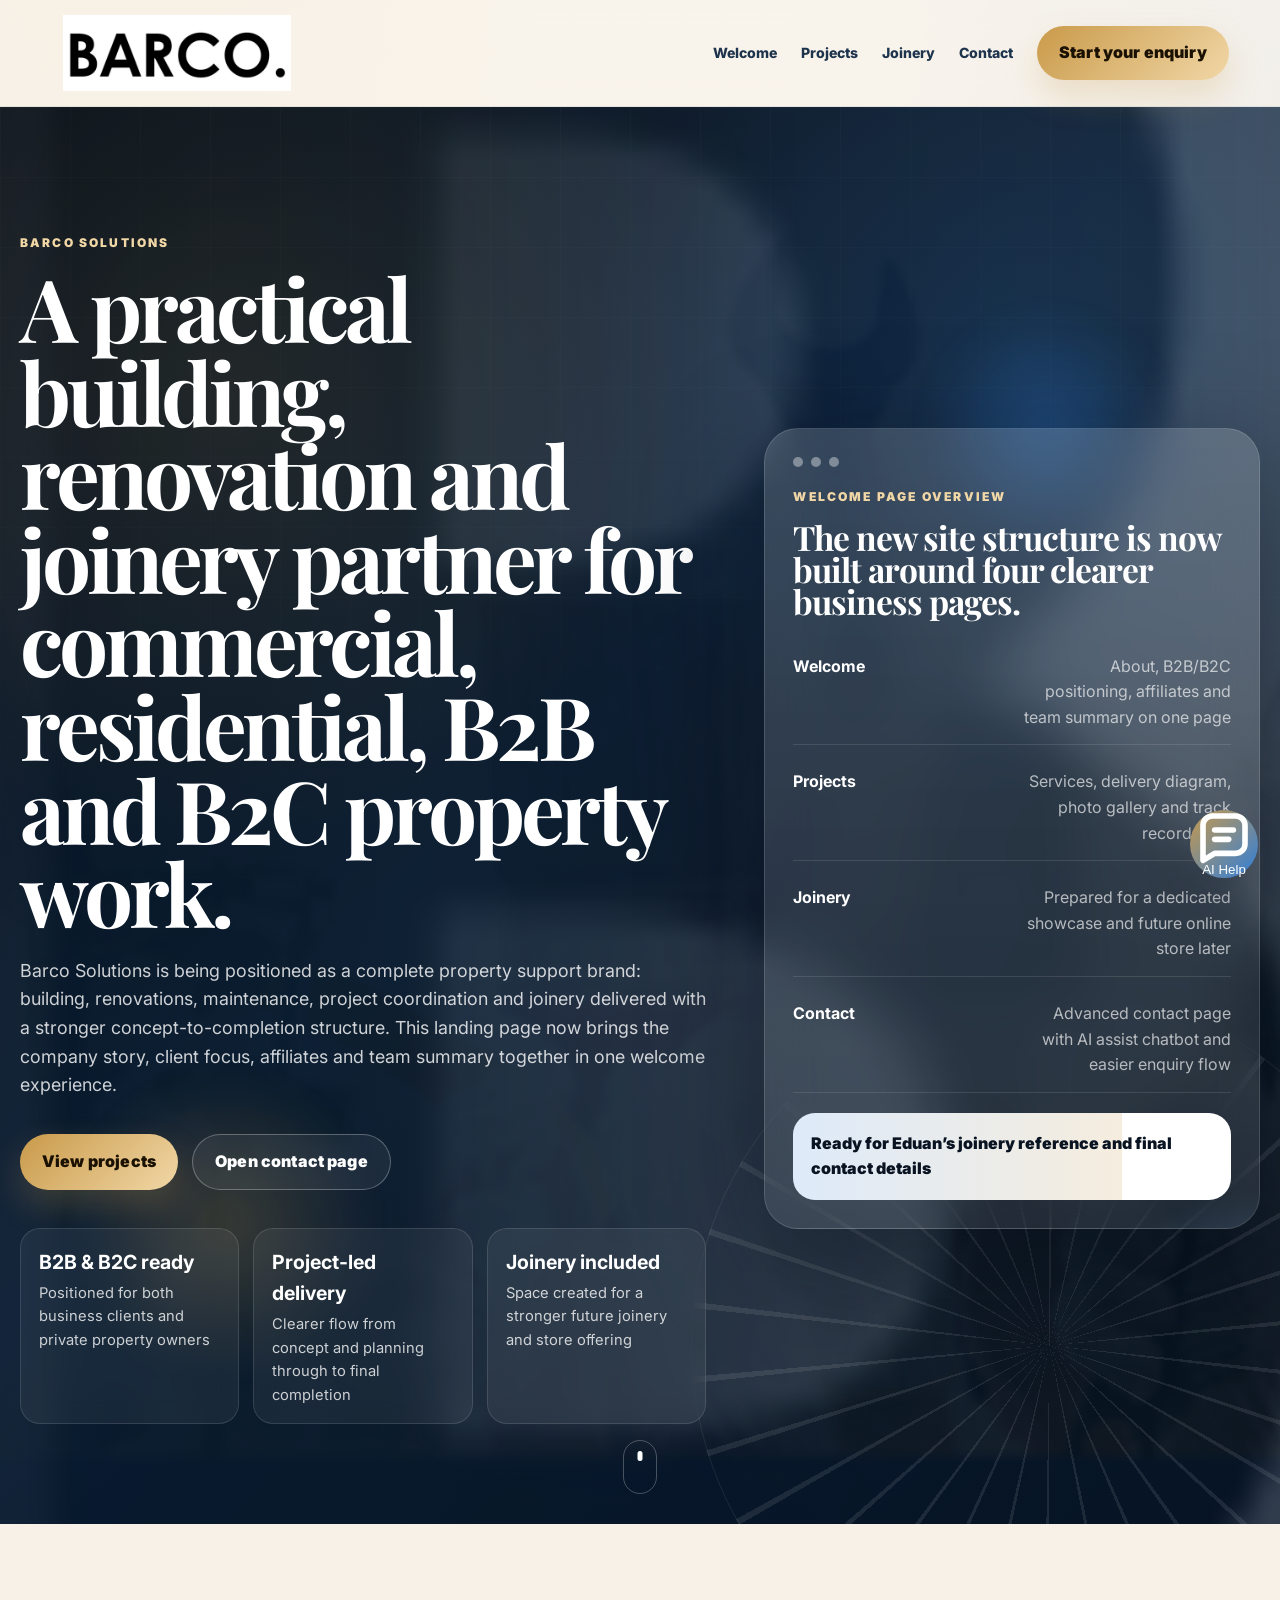
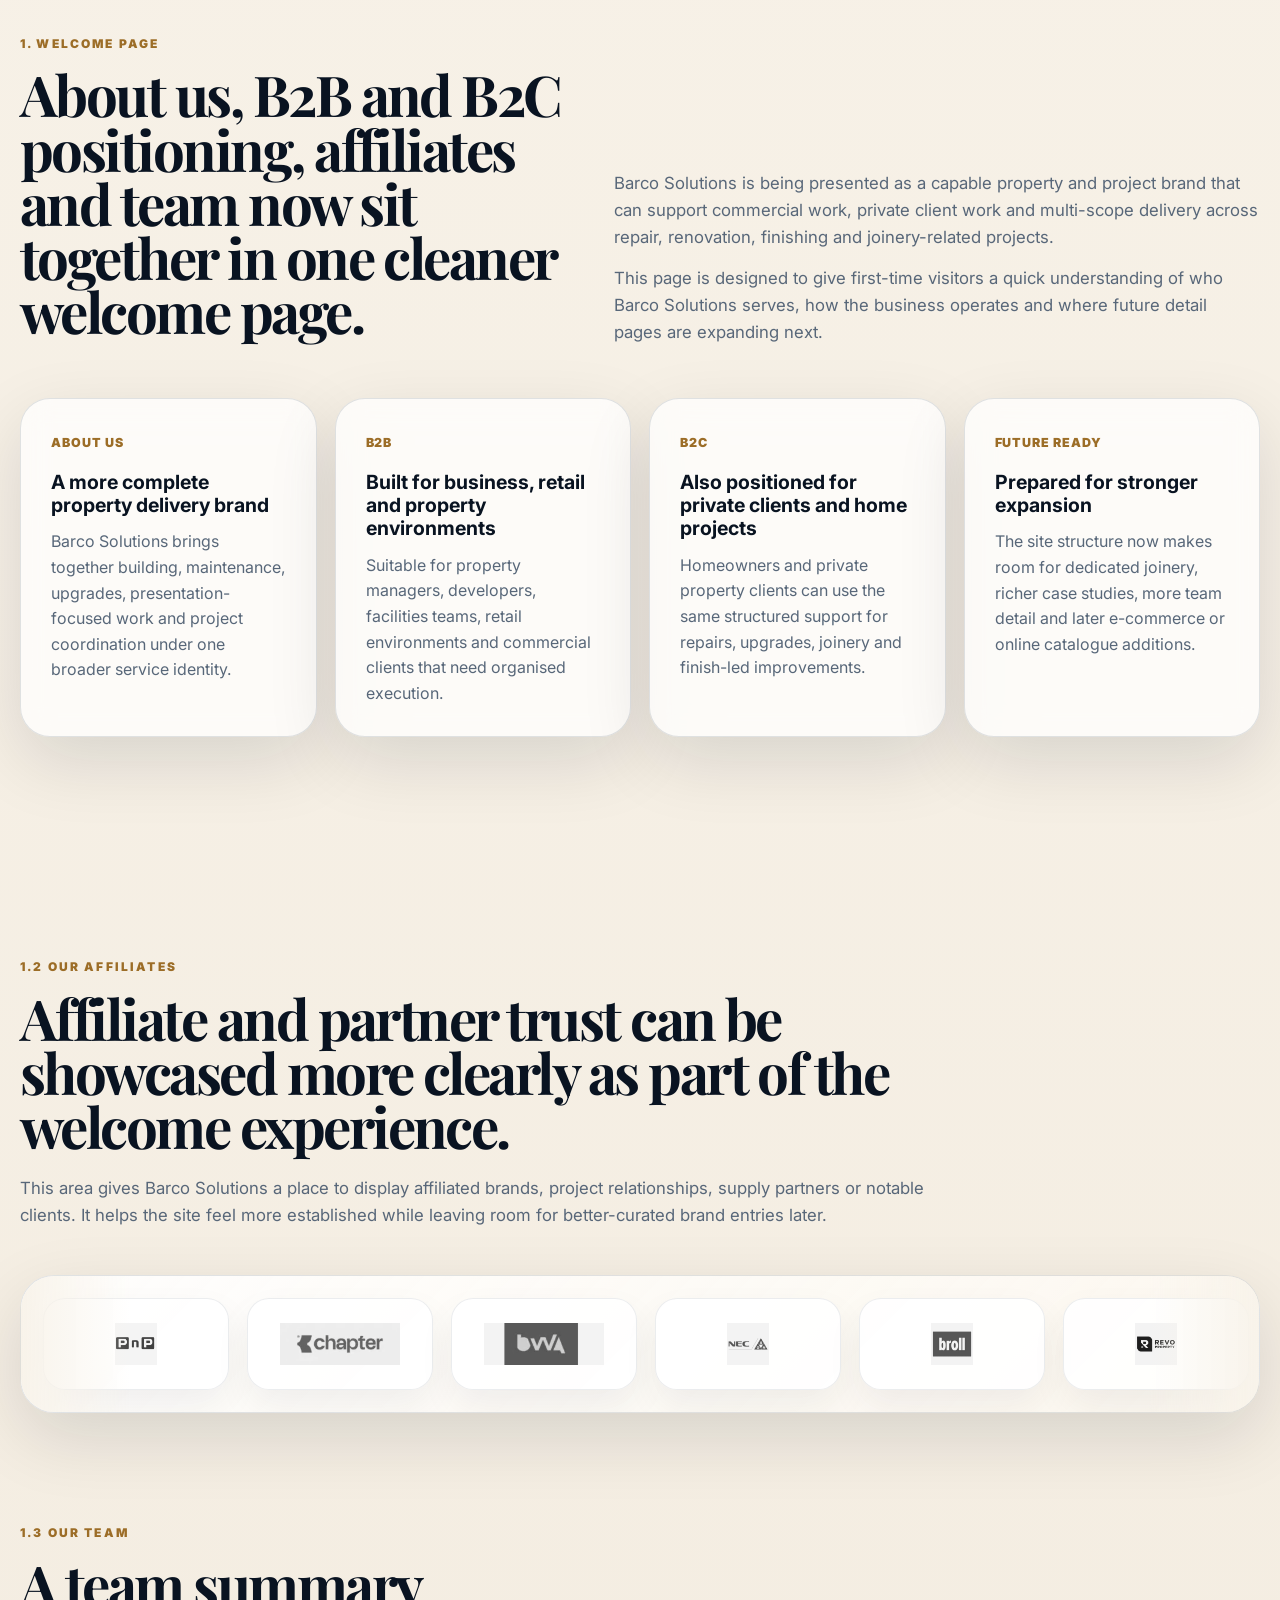
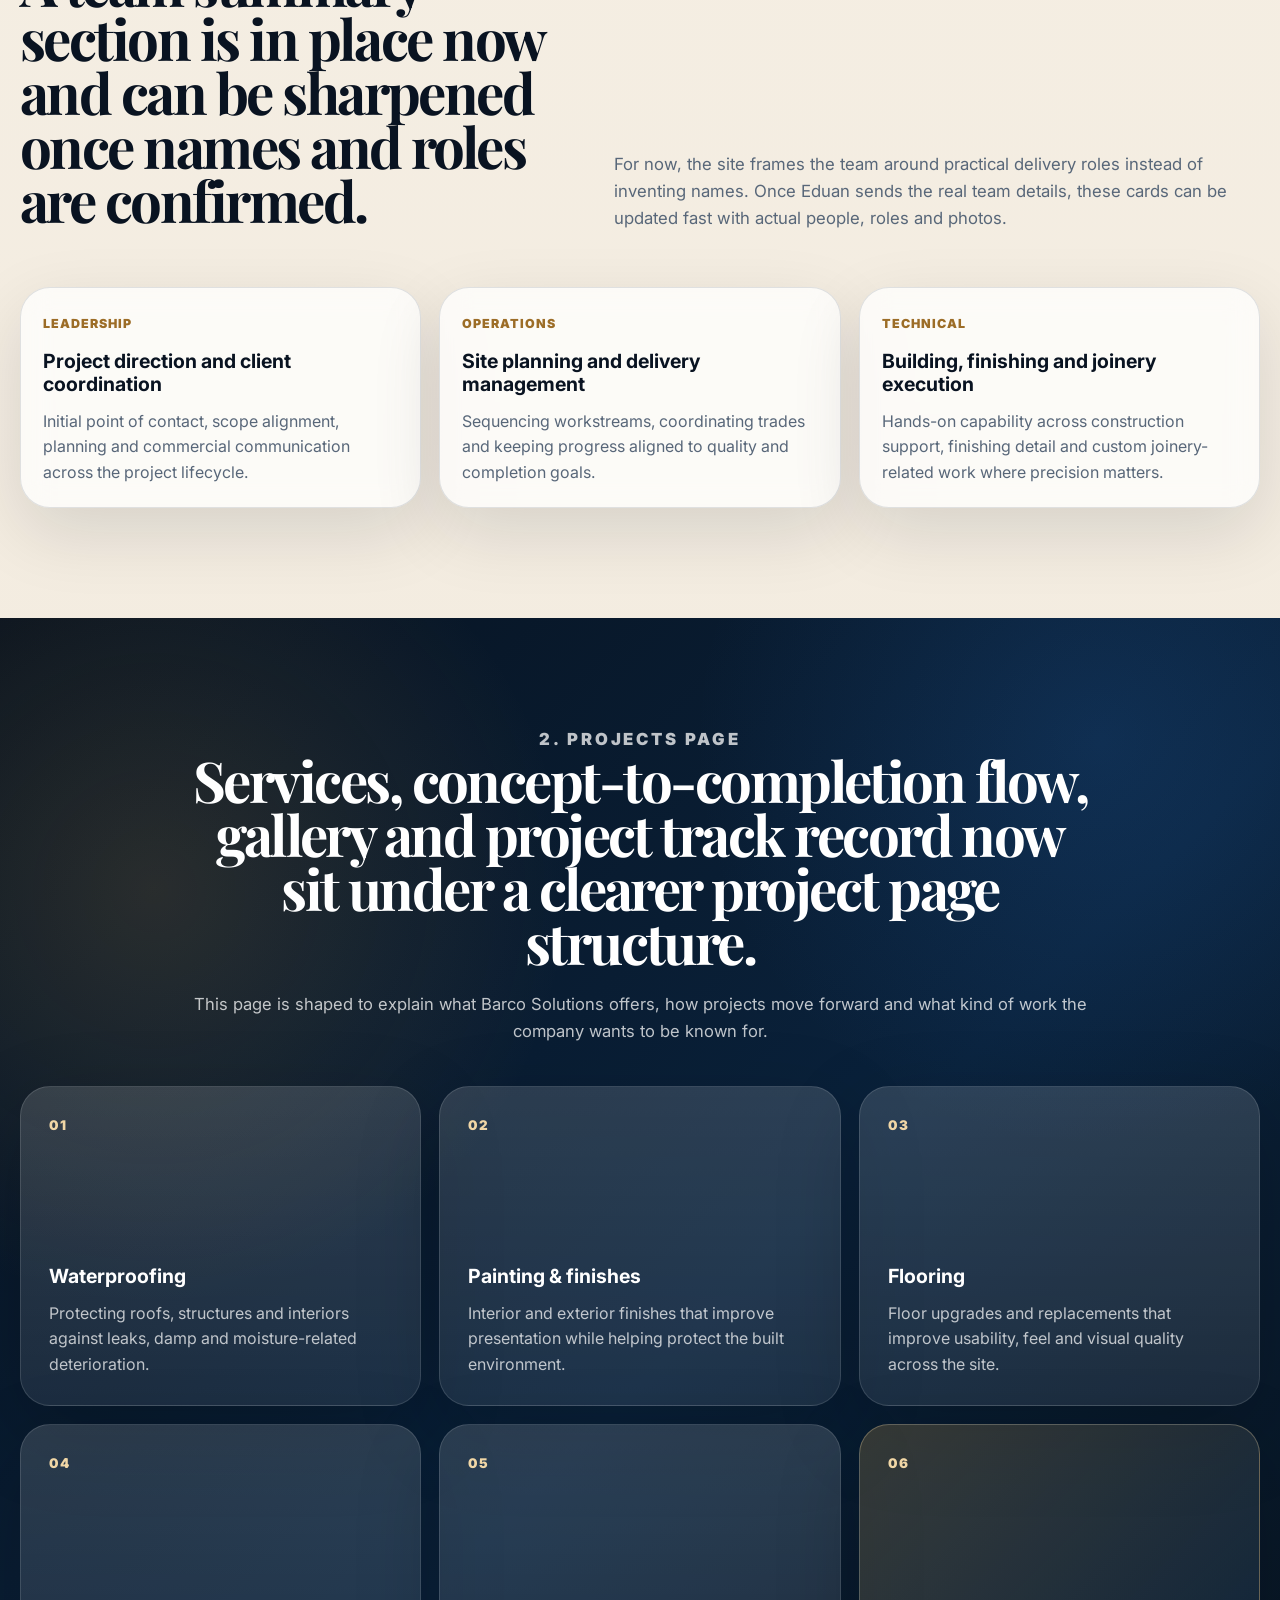
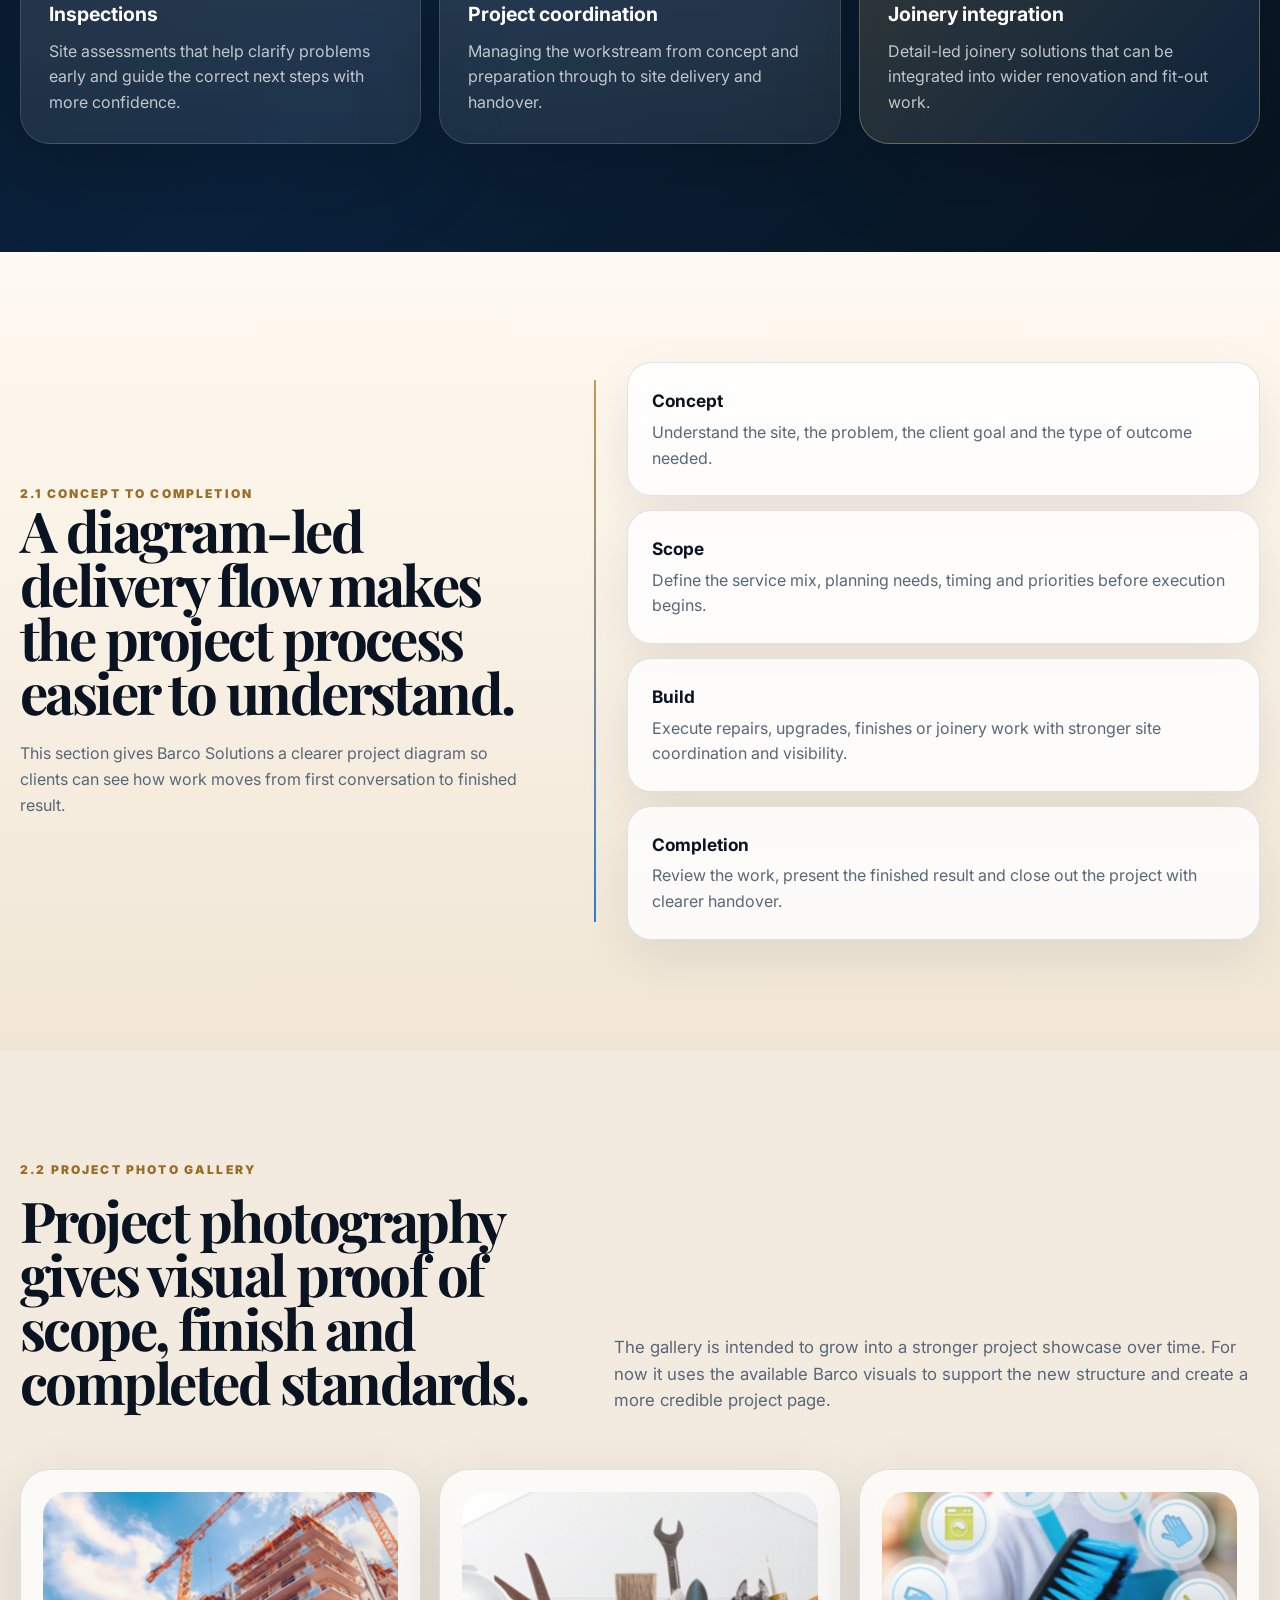
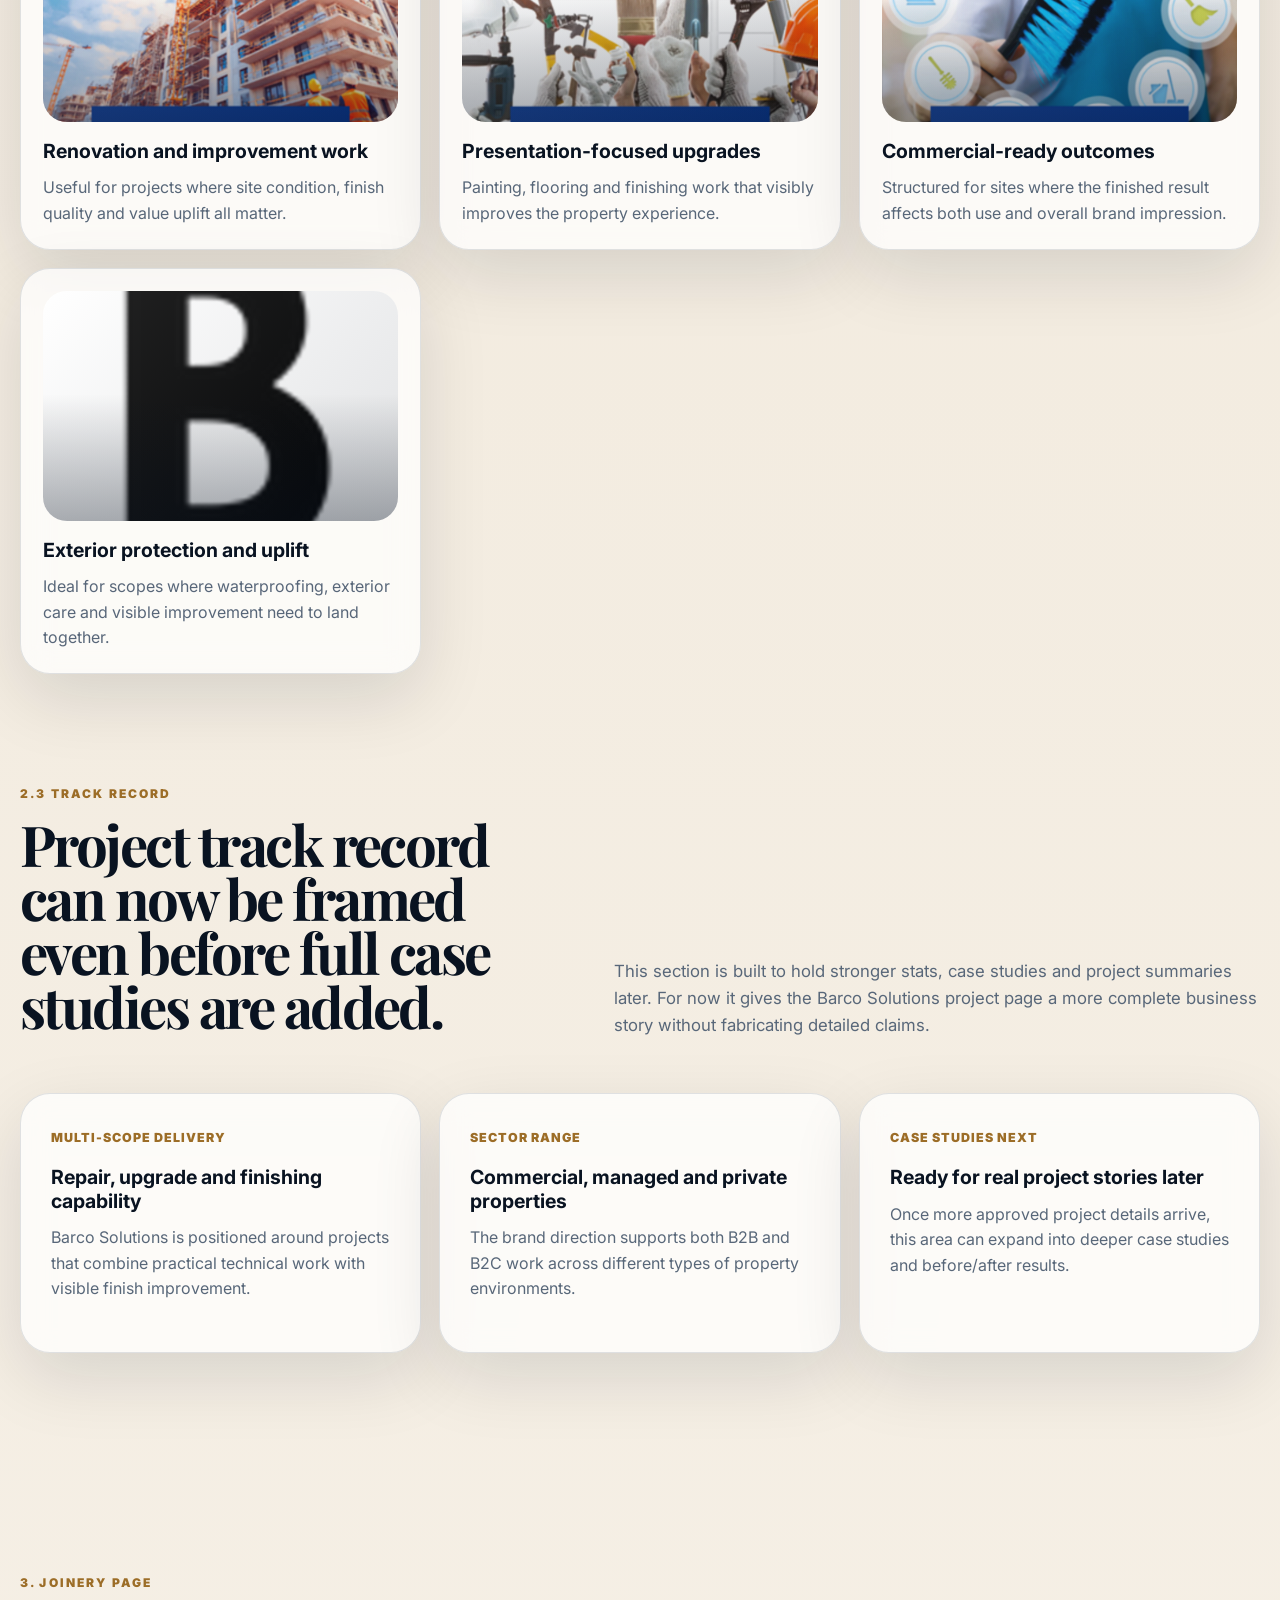
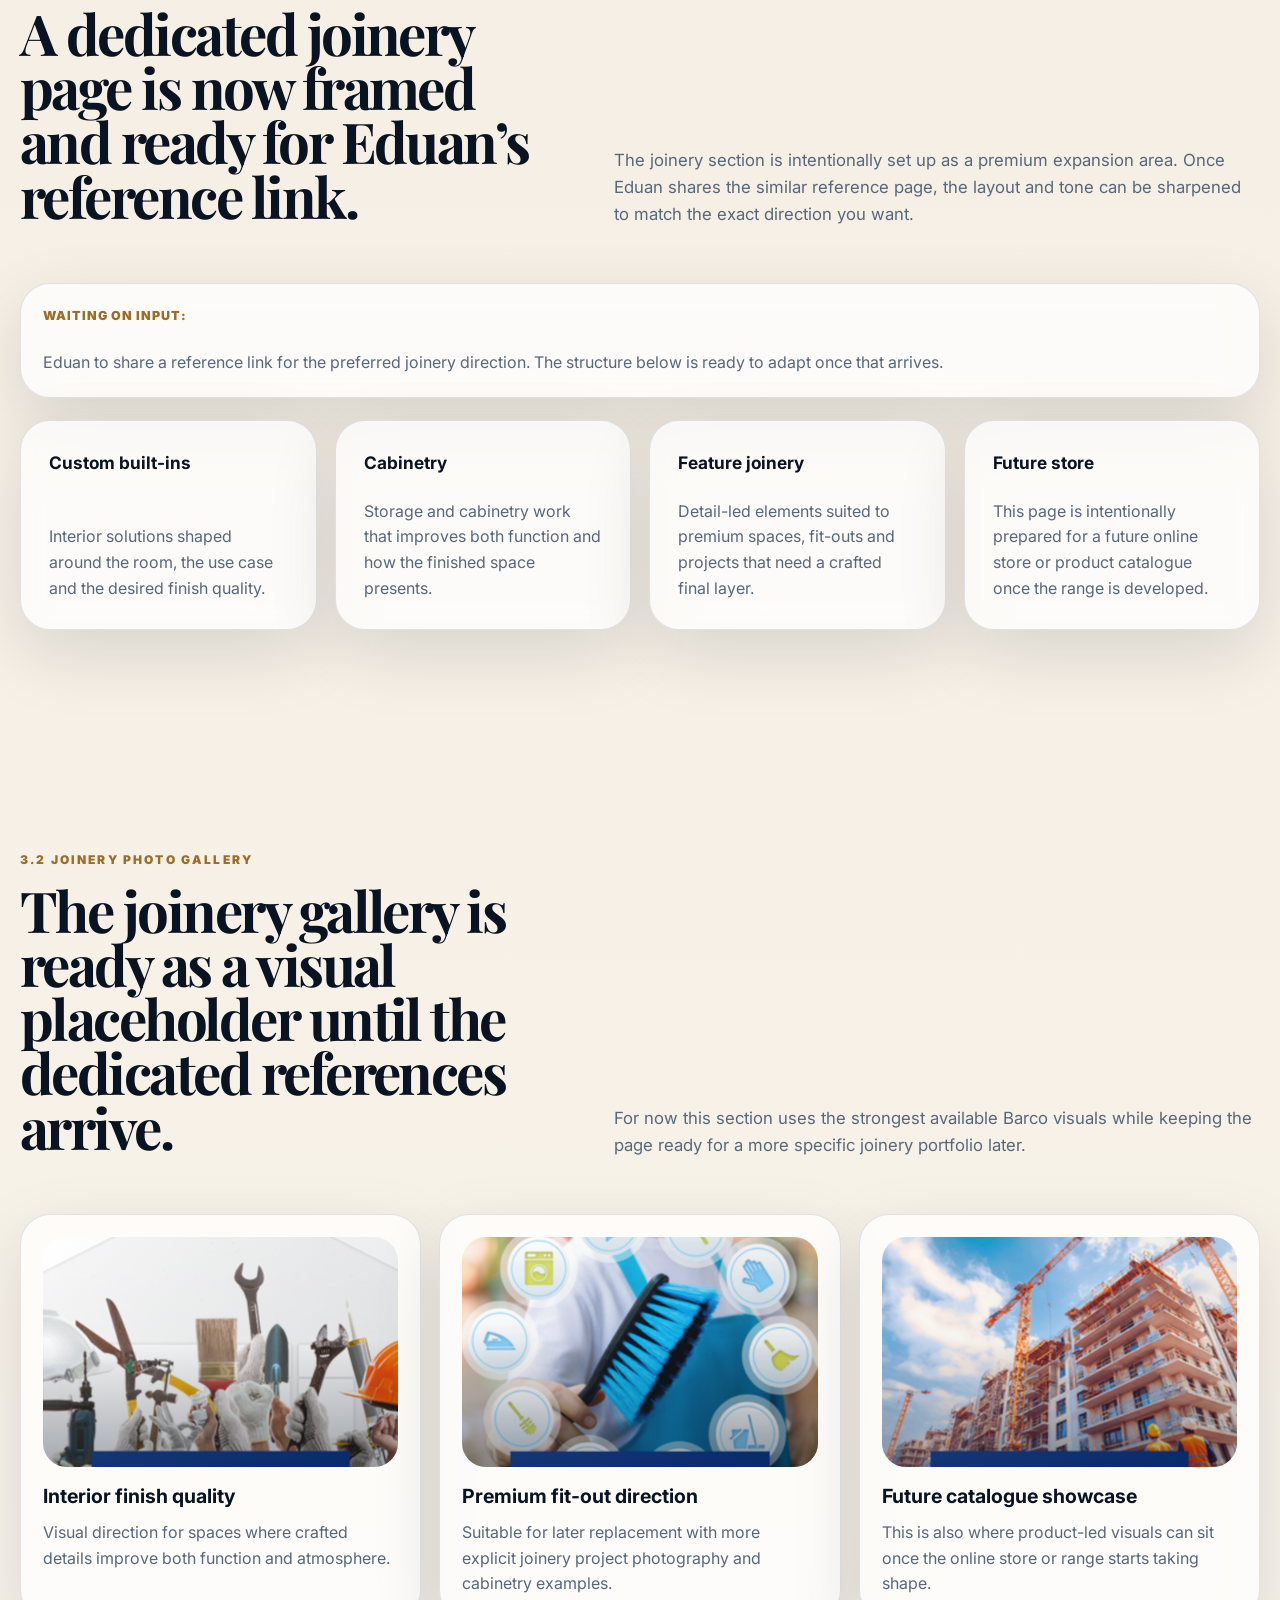
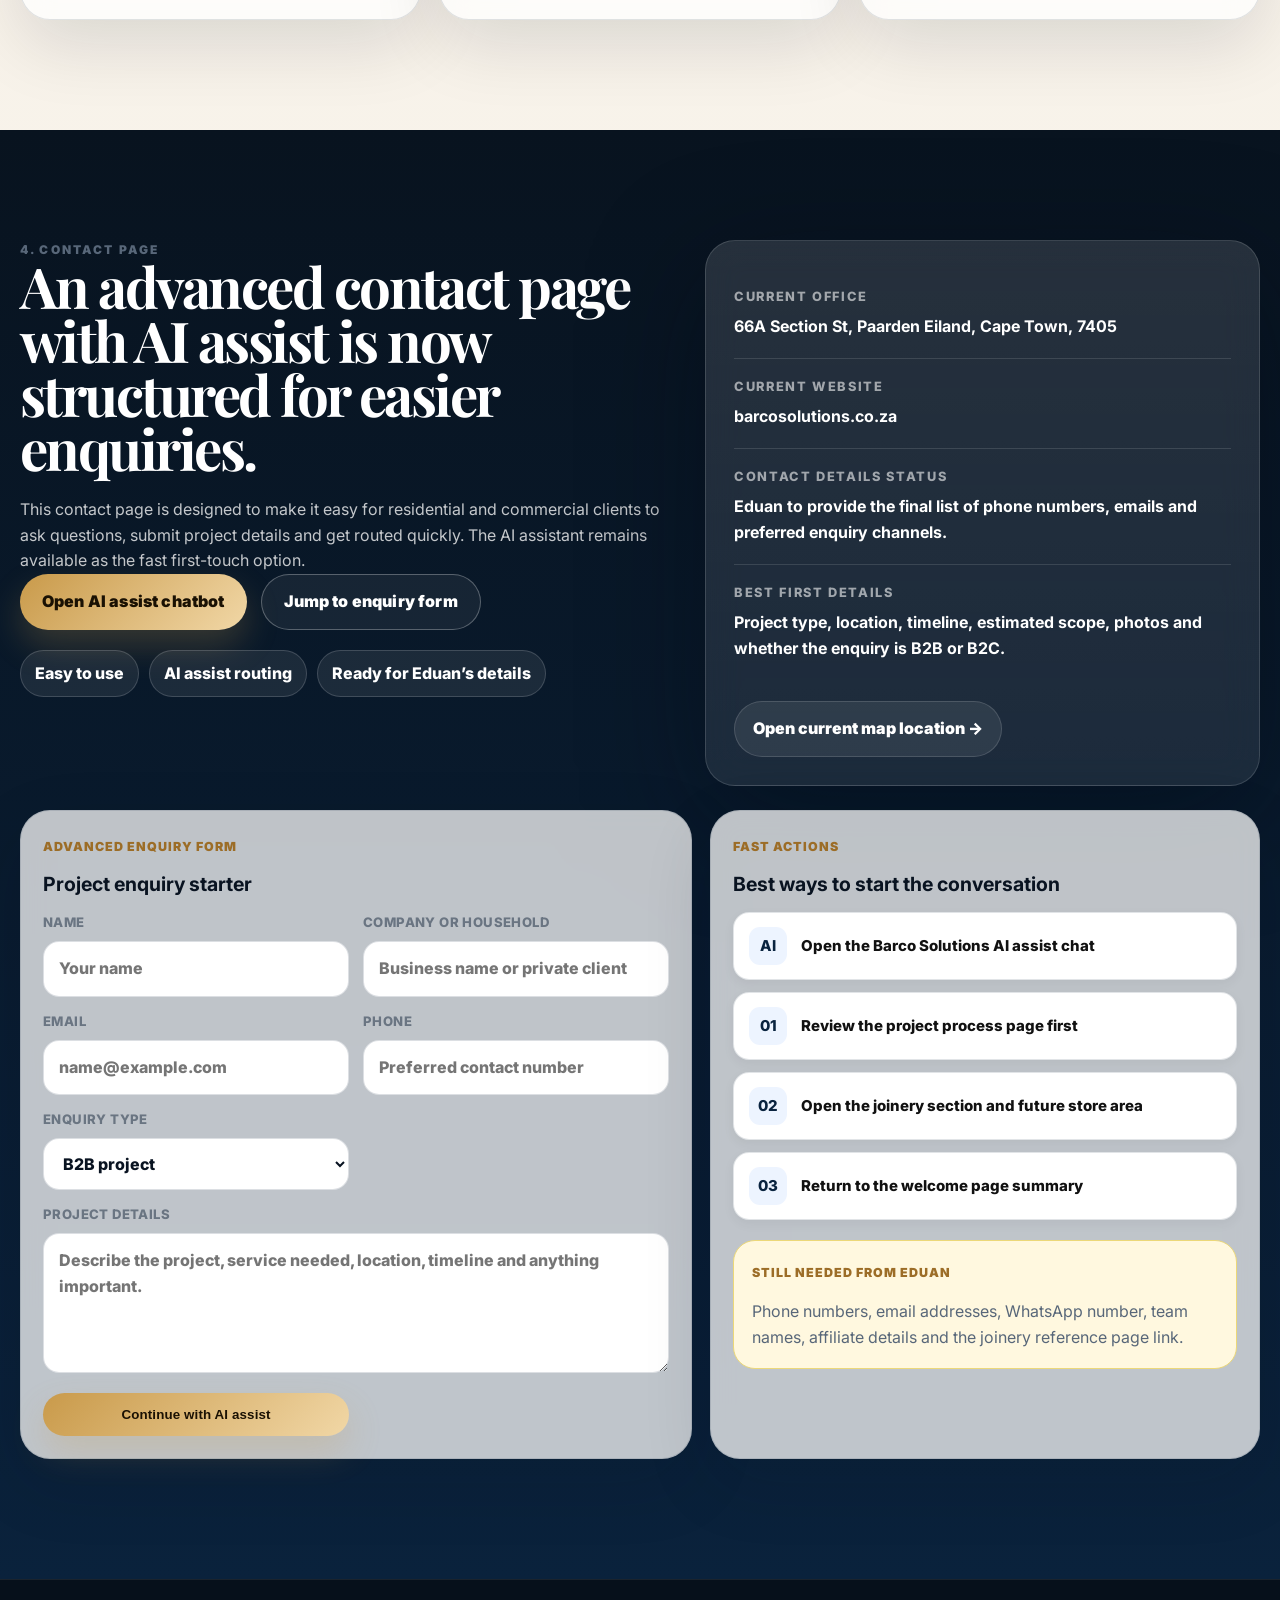
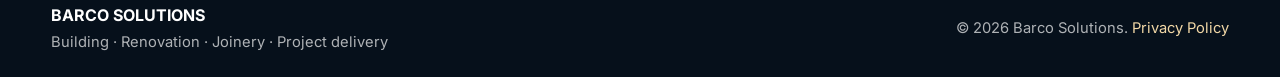
==== index.html @ ae9f6ff8 "Add polished local Barco project images" ====
<!DOCTYPE html>
<html lang="en">
<head>
  <meta charset="UTF-8">
  <meta name="viewport" content="width=device-width, initial-scale=1.0">
  <title>Barco Solutions | Building, renovation and joinery</title>
  <meta name="description" content="Barco Solutions delivers building, renovation, maintenance and joinery support for residential, commercial, B2B and B2C property projects with a practical concept-to-completion approach.">
  <meta name="theme-color" content="#07111f">
  <link rel="preconnect" href="https://fonts.googleapis.com">
  <link rel="preconnect" href="https://fonts.gstatic.com" crossorigin>
  <link href="https://fonts.googleapis.com/css2?family=Inter:wght@400;500;600;700;800;900&family=Playfair+Display:wght@700;800&display=swap" rel="stylesheet">
  <link rel="stylesheet" href="styles.css">
</head>
<body>
  <div class="page-glow" aria-hidden="true"></div>

  <header class="site-head" data-elevate>
    <a class="brand brand-logo-only" href="#top" aria-label="Barco Solutions home">
      <img src="assets/project-images/barco-logo-local.webp" alt="Barco Solutions">
    </a>
    <nav class="main-nav" aria-label="Primary navigation">
      <a href="#welcome">Welcome</a>
      <a href="#projects">Projects</a>
      <a href="#joinery">Joinery</a>
      <a href="#contact">Contact</a>
    </nav>
    <a class="nav-cta" href="#contact">Start your enquiry</a>
  </header>

  <main id="top">
    <section class="hero hero-solutions" id="welcome" aria-labelledby="hero-title">
      <div class="hero-media" aria-hidden="true">
        <div class="hero-photo" style="background-image:url('assets/project-images/live-exterior-uplift-polished.webp')"></div>
        <div class="hero-photo hero-photo-alt" style="background-image:url('assets/project-images/live-interior-finish-polished.webp')"></div>
        <div class="orb orb-one"></div>
        <div class="orb orb-two"></div>
        <div class="blueprint"></div>
      </div>
      <div class="hero-inner">
        <div class="hero-copy reveal">
          <p class="eyebrow">BARCO SOLUTIONS</p>
          <h1 id="hero-title">A practical building, renovation and joinery partner for commercial, residential, B2B and B2C property work.</h1>
          <p class="lead">Barco Solutions is being positioned as a complete property support brand: building, renovations, maintenance, project coordination and joinery delivered with a stronger concept-to-completion structure. This landing page now brings the company story, client focus, affiliates and team summary together in one welcome experience.</p>
          <div class="hero-actions">
            <a class="btn primary" href="#projects">View projects</a>
            <a class="btn ghost" href="#contact">Open contact page</a>
          </div>
          <div class="hero-proof">
            <span><b>B2B & B2C ready</b> Positioned for both business clients and private property owners</span>
            <span><b>Project-led delivery</b> Clearer flow from concept and planning through to final completion</span>
            <span><b>Joinery included</b> Space created for a stronger future joinery and store offering</span>
          </div>
        </div>
        <aside class="command-card reveal delay-1" aria-labelledby="welcome-command-title">
          <div class="card-top"><span></span><span></span><span></span></div>
          <p class="panel-label">WELCOME PAGE OVERVIEW</p>
          <h2 id="welcome-command-title">The new site structure is now built around four clearer business pages.</h2>
          <div class="status-lines">
            <div><strong>Welcome</strong><span>About, B2B/B2C positioning, affiliates and team summary on one page</span></div>
            <div><strong>Projects</strong><span>Services, delivery diagram, photo gallery and track record view</span></div>
            <div><strong>Joinery</strong><span>Prepared for a dedicated showcase and future online store later</span></div>
            <div><strong>Contact</strong><span>Advanced contact page with AI assist chatbot and easier enquiry flow</span></div>
          </div>
          <div class="live-meter"><i></i><span>Ready for Eduan’s joinery reference and final contact details</span></div>
        </aside>
      </div>
      <a class="scroll-cue" href="#about" aria-label="Scroll to about"><span></span></a>
    </section>

    <section id="about" class="section-shell about-section">
      <div class="split reveal">
        <div>
          <p class="eyebrow dark">1. Welcome page</p>
          <h2>About us, B2B and B2C positioning, affiliates and team now sit together in one cleaner welcome page.</h2>
        </div>
        <div class="rich-copy">
          <p>Barco Solutions is being presented as a capable property and project brand that can support commercial work, private client work and multi-scope delivery across repair, renovation, finishing and joinery-related projects.</p>
          <p>This page is designed to give first-time visitors a quick understanding of who Barco Solutions serves, how the business operates and where future detail pages are expanding next.</p>
        </div>
      </div>

      <div class="value-grid four-up">
        <article class="value-card reveal"><span>ABOUT US</span><h3>A more complete property delivery brand</h3><p>Barco Solutions brings together building, maintenance, upgrades, presentation-focused work and project coordination under one broader service identity.</p></article>
        <article class="value-card reveal delay-1"><span>B2B</span><h3>Built for business, retail and property environments</h3><p>Suitable for property managers, developers, facilities teams, retail environments and commercial clients that need organised execution.</p></article>
        <article class="value-card reveal delay-2"><span>B2C</span><h3>Also positioned for private clients and home projects</h3><p>Homeowners and private property clients can use the same structured support for repairs, upgrades, joinery and finish-led improvements.</p></article>
        <article class="value-card reveal delay-3"><span>FUTURE READY</span><h3>Prepared for stronger expansion</h3><p>The site structure now makes room for dedicated joinery, richer case studies, more team detail and later e-commerce or online catalogue additions.</p></article>
      </div>
    </section>

    <section class="clients-section">
      <div class="section-shell clients-grid">
        <div class="clients-copy reveal">
          <p class="eyebrow dark">1.2 Our affiliates</p>
          <h2>Affiliate and partner trust can be showcased more clearly as part of the welcome experience.</h2>
          <p class="rich-copy">This area gives Barco Solutions a place to display affiliated brands, project relationships, supply partners or notable clients. It helps the site feel more established while leaving room for better-curated brand entries later.</p>
        </div>
        <div class="logo-marquee reveal delay-1" aria-label="Affiliate logo showcase">
          <div class="logo-track">
            <div class="logo-item"><img src="assets/client-logos/logo-01.webp" alt="Pick n Pay"></div>
            <div class="logo-item"><img src="assets/client-logos/logo-02.webp" alt="Chapter"></div>
            <div class="logo-item"><img src="assets/client-logos/logo-03.webp" alt="BWA"></div>
            <div class="logo-item"><img src="assets/client-logos/logo-04.webp" alt="NEC OXN"></div>
            <div class="logo-item"><img src="assets/client-logos/logo-05.webp" alt="Broll"></div>
            <div class="logo-item"><img src="assets/client-logos/logo-06.webp" alt="Revo Property"></div>
            <div class="logo-item"><img src="assets/client-logos/logo-07.webp" alt="FPG Property Fund"></div>
            <div class="logo-item"><img src="assets/client-logos/logo-08.webp" alt="Republica Student Living"></div>
            <div class="logo-item"><img src="assets/client-logos/logo-09.webp" alt="Maison and Marble"></div>
            <div class="logo-item"><img src="assets/client-logos/logo-10.webp" alt="Residentia"></div>
            <div class="logo-item"><img src="assets/client-logos/logo-11.webp" alt="Vukile Property Fund"></div>
            <div class="logo-item"><img src="assets/client-logos/logo-12.webp" alt="Boxwood Property Fund"></div>
            <div class="logo-item"><img src="assets/client-logos/logo-13.webp" alt="BWA"></div>
            <div class="logo-item"><img src="assets/client-logos/logo-01.webp" alt="Pick n Pay"></div>
            <div class="logo-item"><img src="assets/client-logos/logo-02.webp" alt="Chapter"></div>
            <div class="logo-item"><img src="assets/client-logos/logo-03.webp" alt="BWA"></div>
            <div class="logo-item"><img src="assets/client-logos/logo-04.webp" alt="NEC OXN"></div>
            <div class="logo-item"><img src="assets/client-logos/logo-05.webp" alt="Broll"></div>
            <div class="logo-item"><img src="assets/client-logos/logo-06.webp" alt="Revo Property"></div>
            <div class="logo-item"><img src="assets/client-logos/logo-07.webp" alt="FPG Property Fund"></div>
            <div class="logo-item"><img src="assets/client-logos/logo-08.webp" alt="Republica Student Living"></div>
            <div class="logo-item"><img src="assets/client-logos/logo-09.webp" alt="Maison and Marble"></div>
            <div class="logo-item"><img src="assets/client-logos/logo-10.webp" alt="Residentia"></div>
            <div class="logo-item"><img src="assets/client-logos/logo-11.webp" alt="Vukile Property Fund"></div>
            <div class="logo-item"><img src="assets/client-logos/logo-12.webp" alt="Boxwood Property Fund"></div>
            <div class="logo-item"><img src="assets/client-logos/logo-13.webp" alt="BWA"></div>
          </div>
        </div>
      </div>
    </section>

    <section class="section-shell team-section" id="team">
      <div class="split reveal">
        <div>
          <p class="eyebrow dark">1.3 Our team</p>
          <h2>A team summary section is in place now and can be sharpened once names and roles are confirmed.</h2>
        </div>
        <p class="rich-copy">For now, the site frames the team around practical delivery roles instead of inventing names. Once Eduan sends the real team details, these cards can be updated fast with actual people, roles and photos.</p>
      </div>
      <div class="team-grid">
        <article class="team-card reveal"><span>Leadership</span><h3>Project direction and client coordination</h3><p>Initial point of contact, scope alignment, planning and commercial communication across the project lifecycle.</p></article>
        <article class="team-card reveal delay-1"><span>Operations</span><h3>Site planning and delivery management</h3><p>Sequencing workstreams, coordinating trades and keeping progress aligned to quality and completion goals.</p></article>
        <article class="team-card reveal delay-2"><span>Technical</span><h3>Building, finishing and joinery execution</h3><p>Hands-on capability across construction support, finishing detail and custom joinery-related work where precision matters.</p></article>
      </div>
    </section>

    <section id="projects" class="dark-section services-section projects-page-shell">
      <div class="section-shell">
        <div class="section-heading reveal">
          <p class="eyebrow">2. Projects page</p>
          <h2>Services, concept-to-completion flow, gallery and project track record now sit under a clearer project page structure.</h2>
          <p>This page is shaped to explain what Barco Solutions offers, how projects move forward and what kind of work the company wants to be known for.</p>
        </div>
        <div class="service-grid concept-grid">
          <article class="service-card reveal"><small>01</small><h3>Waterproofing</h3><p>Protecting roofs, structures and interiors against leaks, damp and moisture-related deterioration.</p></article>
          <article class="service-card reveal delay-1"><small>02</small><h3>Painting & finishes</h3><p>Interior and exterior finishes that improve presentation while helping protect the built environment.</p></article>
          <article class="service-card reveal delay-2"><small>03</small><h3>Flooring</h3><p>Floor upgrades and replacements that improve usability, feel and visual quality across the site.</p></article>
          <article class="service-card reveal"><small>04</small><h3>Inspections</h3><p>Site assessments that help clarify problems early and guide the correct next steps with more confidence.</p></article>
          <article class="service-card reveal delay-1"><small>05</small><h3>Project coordination</h3><p>Managing the workstream from concept and preparation through to site delivery and handover.</p></article>
          <article class="service-card premium reveal delay-2"><small>06</small><h3>Joinery integration</h3><p>Detail-led joinery solutions that can be integrated into wider renovation and fit-out work.</p></article>
        </div>
      </div>
    </section>

    <section class="process-section">
      <div class="section-shell process-grid">
        <div class="process-copy reveal">
          <p class="eyebrow dark">2.1 Concept to completion</p>
          <h2>A diagram-led delivery flow makes the project process easier to understand.</h2>
          <p>This section gives Barco Solutions a clearer project diagram so clients can see how work moves from first conversation to finished result.</p>
        </div>
        <div class="timeline reveal delay-1">
          <div><span>01</span><strong>Concept</strong><p>Understand the site, the problem, the client goal and the type of outcome needed.</p></div>
          <div><span>02</span><strong>Scope</strong><p>Define the service mix, planning needs, timing and priorities before execution begins.</p></div>
          <div><span>03</span><strong>Build</strong><p>Execute repairs, upgrades, finishes or joinery work with stronger site coordination and visibility.</p></div>
          <div><span>04</span><strong>Completion</strong><p>Review the work, present the finished result and close out the project with clearer handover.</p></div>
        </div>
      </div>
    </section>

    <section class="section-shell gallery-section" id="project-gallery">
      <div class="split reveal">
        <div>
          <p class="eyebrow dark">2.2 Project photo gallery</p>
          <h2>Project photography gives visual proof of scope, finish and completed standards.</h2>
        </div>
        <p class="rich-copy">The gallery is intended to grow into a stronger project showcase over time. For now it uses the available Barco visuals to support the new structure and create a more credible project page.</p>
      </div>
      <div class="project-gallery real-gallery">
        <article class="gallery-card reveal"><div class="gallery-visual photo" style="background-image:url('assets/project-images/live-renovation-work-polished.webp')"></div><h3>Renovation and improvement work</h3><p>Useful for projects where site condition, finish quality and value uplift all matter.</p></article>
        <article class="gallery-card reveal delay-1"><div class="gallery-visual photo" style="background-image:url('assets/project-images/live-interior-finish-polished.webp')"></div><h3>Presentation-focused upgrades</h3><p>Painting, flooring and finishing work that visibly improves the property experience.</p></article>
        <article class="gallery-card reveal delay-2"><div class="gallery-visual photo" style="background-image:url('assets/project-images/live-commercial-outcome-polished.webp')"></div><h3>Commercial-ready outcomes</h3><p>Structured for sites where the finished result affects both use and overall brand impression.</p></article>
        <article class="gallery-card reveal"><div class="gallery-visual photo" style="background-image:url('assets/project-images/live-exterior-uplift-polished.webp')"></div><h3>Exterior protection and uplift</h3><p>Ideal for scopes where waterproofing, exterior care and visible improvement need to land together.</p></article>
      </div>
    </section>

    <section class="section-shell track-record-section">
      <div class="split reveal">
        <div>
          <p class="eyebrow dark">2.3 Track record</p>
          <h2>Project track record can now be framed even before full case studies are added.</h2>
        </div>
        <p class="rich-copy">This section is built to hold stronger stats, case studies and project summaries later. For now it gives the Barco Solutions project page a more complete business story without fabricating detailed claims.</p>
      </div>
      <div class="track-record-grid">
        <article class="value-card reveal"><span>MULTI-SCOPE DELIVERY</span><h3>Repair, upgrade and finishing capability</h3><p>Barco Solutions is positioned around projects that combine practical technical work with visible finish improvement.</p></article>
        <article class="value-card reveal delay-1"><span>SECTOR RANGE</span><h3>Commercial, managed and private properties</h3><p>The brand direction supports both B2B and B2C work across different types of property environments.</p></article>
        <article class="value-card reveal delay-2"><span>CASE STUDIES NEXT</span><h3>Ready for real project stories later</h3><p>Once more approved project details arrive, this area can expand into deeper case studies and before/after results.</p></article>
      </div>
    </section>

    <section id="joinery" class="section-shell joinery-page-shell sectors-section">
      <div class="split reveal">
        <div>
          <p class="eyebrow dark">3. Joinery page</p>
          <h2>A dedicated joinery page is now framed and ready for Eduan’s reference link.</h2>
        </div>
        <p class="rich-copy">The joinery section is intentionally set up as a premium expansion area. Once Eduan shares the similar reference page, the layout and tone can be sharpened to match the exact direction you want.</p>
      </div>
      <div class="joinery-note reveal">
        <strong>Waiting on input:</strong>
        <span>Eduan to share a reference link for the preferred joinery direction. The structure below is ready to adapt once that arrives.</span>
      </div>
      <div class="sector-track">
        <article class="sector-card reveal"><b>Custom built-ins</b><span>Interior solutions shaped around the room, the use case and the desired finish quality.</span></article>
        <article class="sector-card reveal delay-1"><b>Cabinetry</b><span>Storage and cabinetry work that improves both function and how the finished space presents.</span></article>
        <article class="sector-card reveal delay-2"><b>Feature joinery</b><span>Detail-led elements suited to premium spaces, fit-outs and projects that need a crafted final layer.</span></article>
        <article class="sector-card reveal delay-3"><b>Future store</b><span>This page is intentionally prepared for a future online store or product catalogue once the range is developed.</span></article>
      </div>
    </section>

    <section class="section-shell gallery-section" id="joinery-gallery">
      <div class="split reveal">
        <div>
          <p class="eyebrow dark">3.2 Joinery photo gallery</p>
          <h2>The joinery gallery is ready as a visual placeholder until the dedicated references arrive.</h2>
        </div>
        <p class="rich-copy">For now this section uses the strongest available Barco visuals while keeping the page ready for a more specific joinery portfolio later.</p>
      </div>
      <div class="project-gallery real-gallery">
        <article class="gallery-card reveal"><div class="gallery-visual photo" style="background-image:url('assets/project-images/live-interior-finish-polished.webp')"></div><h3>Interior finish quality</h3><p>Visual direction for spaces where crafted details improve both function and atmosphere.</p></article>
        <article class="gallery-card reveal delay-1"><div class="gallery-visual photo" style="background-image:url('assets/project-images/live-commercial-outcome-polished.webp')"></div><h3>Premium fit-out direction</h3><p>Suitable for later replacement with more explicit joinery project photography and cabinetry examples.</p></article>
        <article class="gallery-card reveal delay-2"><div class="gallery-visual photo" style="background-image:url('assets/project-images/live-renovation-work-polished.webp')"></div><h3>Future catalogue showcase</h3><p>This is also where product-led visuals can sit once the online store or range starts taking shape.</p></article>
      </div>
    </section>

    <section id="contact" class="contact-section advanced-contact-section">
      <div class="section-shell contact-grid advanced-contact-grid">
        <div class="contact-copy reveal">
          <p class="eyebrow">4. Contact page</p>
          <h2>An advanced contact page with AI assist is now structured for easier enquiries.</h2>
          <p>This contact page is designed to make it easy for residential and commercial clients to ask questions, submit project details and get routed quickly. The AI assistant remains available as the fast first-touch option.</p>
          <div class="contact-actions">
            <a class="btn primary" href="javascript:void(0)" onclick="window.openSmartSiteBot && window.openSmartSiteBot()">Open AI assist chatbot</a>
            <a class="btn ghost" href="#contact-form">Jump to enquiry form</a>
          </div>
          <div class="contact-pills">
            <span>Easy to use</span>
            <span>AI assist routing</span>
            <span>Ready for Eduan’s details</span>
          </div>
        </div>
        <div class="contact-card reveal delay-1">
          <div class="contact-line"><span>Current office</span><strong>66A Section St, Paarden Eiland, Cape Town, 7405</strong></div>
          <div class="contact-line"><span>Current website</span><strong>barcosolutions.co.za</strong></div>
          <div class="contact-line"><span>Contact details status</span><strong>Eduan to provide the final list of phone numbers, emails and preferred enquiry channels.</strong></div>
          <div class="contact-line"><span>Best first details</span><strong>Project type, location, timeline, estimated scope, photos and whether the enquiry is B2B or B2C.</strong></div>
          <a class="map-link" href="https://maps.google.com/?q=66A+Section+St,+Paarden+Eiland,+Cape+Town,+7405" target="_blank" rel="noreferrer">Open current map location →</a>
        </div>
      </div>
      <div class="section-shell contact-tools-grid">
        <div class="contact-form-card reveal" id="contact-form">
          <p class="eyebrow">Advanced enquiry form</p>
          <h3>Project enquiry starter</h3>
          <form class="contact-form-shell" onsubmit="event.preventDefault(); window.openSmartSiteBot && window.openSmartSiteBot();">
            <label><span>Name</span><input type="text" placeholder="Your name"></label>
            <label><span>Company or household</span><input type="text" placeholder="Business name or private client"></label>
            <label><span>Email</span><input type="email" placeholder="name@example.com"></label>
            <label><span>Phone</span><input type="tel" placeholder="Preferred contact number"></label>
            <label><span>Enquiry type</span><select><option>B2B project</option><option>B2C / home project</option><option>Joinery enquiry</option><option>General enquiry</option></select></label>
            <label class="full"><span>Project details</span><textarea placeholder="Describe the project, service needed, location, timeline and anything important."></textarea></label>
            <button class="btn primary form-submit" type="submit">Continue with AI assist</button>
          </form>
        </div>
        <div class="contact-form-card reveal delay-1">
          <p class="eyebrow">Fast actions</p>
          <h3>Best ways to start the conversation</h3>
          <div class="quick-actions-list">
            <a class="contactOption" href="javascript:void(0)" onclick="window.openSmartSiteBot && window.openSmartSiteBot()"><span class="contactIcon">AI</span><span>Open the Barco Solutions AI assist chat</span></a>
            <a class="contactOption" href="#projects"><span class="contactIcon">01</span><span>Review the project process page first</span></a>
            <a class="contactOption" href="#joinery"><span class="contactIcon">02</span><span>Open the joinery section and future store area</span></a>
            <a class="contactOption" href="#welcome"><span class="contactIcon">03</span><span>Return to the welcome page summary</span></a>
          </div>
          <div class="waiting-note">
            <strong>Still needed from Eduan</strong>
            <p>Phone numbers, email addresses, WhatsApp number, team names, affiliate details and the joinery reference page link.</p>
          </div>
        </div>
      </div>
    </section>
  </main>

  <footer class="site-footer">
    <div><strong>BARCO SOLUTIONS</strong><span>Building · Renovation · Joinery · Project delivery</span></div>
    <p>© 2026 Barco Solutions. <a href="privacy.html">Privacy Policy</a></p>
  </footer>

  <script src="bot-config.js"></script>
  <script src="bot-widget.js"></script>
  <script src="site.js"></script>
</body>
</html>
---- styles.css ----
:root{--bg:#f4efe7;--bg-soft:#fbf7f0;--surface:#fffdf9;--surface-2:rgba(255,255,255,.74);--ink:#091321;--navy:#0a223c;--navy-2:#102f52;--blue:#2f7edb;--blue-soft:#86bbff;--gold:#c99a4a;--gold-soft:#f1d7a6;--line:rgba(10,34,60,.12);--line-strong:rgba(255,255,255,.16);--muted:#586779;--shadow:0 24px 70px rgba(9,19,33,.12);--shadow-deep:0 30px 120px rgba(3,9,18,.42);--radius:30px;--radius-sm:20px;--max:1240px}*{box-sizing:border-box}html{scroll-behavior:smooth}body{margin:0;font-family:Inter,system-ui,-apple-system,Segoe UI,sans-serif;color:var(--ink);background:linear-gradient(180deg,#f9f4eb 0%,#f1e9dc 48%,#faf6ef 100%);line-height:1.6;overflow-x:hidden}body:before{content:"";position:fixed;inset:0;z-index:-4;background:radial-gradient(circle at 10% 0%,rgba(201,154,74,.12),transparent 28%),radial-gradient(circle at 100% 10%,rgba(47,126,219,.12),transparent 32%)}body:after{content:"";position:fixed;inset:0;z-index:-5;background-image:linear-gradient(rgba(10,34,60,.022) 1px,transparent 1px),linear-gradient(90deg,rgba(10,34,60,.022) 1px,transparent 1px);background-size:38px 38px;mask-image:linear-gradient(180deg,rgba(0,0,0,.5),transparent 90%);pointer-events:none}a{color:inherit;text-decoration:none}img{display:block;max-width:100%}.page-glow{position:fixed;right:-16vw;top:14vh;width:45vw;height:45vw;border-radius:50%;background:radial-gradient(circle,rgba(47,126,219,.18),transparent 66%);z-index:-3;pointer-events:none}.site-head{position:sticky;top:0;z-index:80;display:flex;align-items:center;gap:24px;padding:15px clamp(18px,4vw,54px);background:rgba(249,244,235,.7);backdrop-filter:blur(20px);border-bottom:1px solid rgba(10,34,60,.08);transition:background .25s,box-shadow .25s,border-color .25s}.site-head.is-scrolled{background:rgba(249,244,235,.94);box-shadow:0 18px 50px rgba(9,19,33,.08);border-color:rgba(10,34,60,.12)}.brand{display:flex;align-items:center;gap:14px;margin-right:auto}.brand img{width:252px;height:76px;object-fit:contain}.main-nav{display:flex;gap:24px;align-items:center;font-size:.88rem;font-weight:800;color:#1e344d}.main-nav a{position:relative}.main-nav a:after{content:"";position:absolute;left:0;right:100%;bottom:-8px;height:2px;border-radius:999px;background:linear-gradient(90deg,var(--gold),var(--blue));transition:right .24s}.main-nav a:hover:after,.main-nav a:focus-visible:after{right:0}.nav-cta,.btn{display:inline-flex;align-items:center;justify-content:center;border:0;border-radius:999px;padding:14px 22px;font-weight:900;letter-spacing:.01em;transition:transform .2s,box-shadow .2s,background .2s,color .2s}.nav-cta,.btn.primary{background:linear-gradient(135deg,var(--gold),var(--gold-soft));color:#1a1103;box-shadow:0 16px 34px rgba(201,154,74,.24)}.nav-cta:hover,.btn:hover{transform:translateY(-2px)}.btn.ghost{border:1px solid rgba(255,255,255,.28);background:rgba(255,255,255,.06);color:#fff}.hero{position:relative;min-height:860px;display:grid;align-items:center;overflow:hidden;color:#fff;background:linear-gradient(135deg,#06101a 0%,#0a223c 45%,#081523 100%)}.hero:before{content:"";position:absolute;inset:0;background:radial-gradient(circle at 18% 20%,rgba(201,154,74,.18),transparent 30%),radial-gradient(circle at 80% 18%,rgba(47,126,219,.22),transparent 28%)}.hero:after{content:"";position:absolute;inset:0;background-image:linear-gradient(rgba(255,255,255,.06) 1px,transparent 1px),linear-gradient(90deg,rgba(255,255,255,.06) 1px,transparent 1px);background-size:70px 70px;mask-image:linear-gradient(180deg,#000,transparent 86%);opacity:.34}.hero-media{position:absolute;inset:0}.hero-photo{position:absolute;inset:0;background-size:cover;background-position:center;opacity:.3;transform:scale(1.05);animation:heroParallax 18s ease-in-out infinite alternate}.hero-photo:after{content:"";position:absolute;inset:0;background:linear-gradient(90deg,rgba(4,9,16,.9) 0%,rgba(4,9,16,.78) 35%,rgba(4,9,16,.44) 100%)}.hero-photo-alt{opacity:.12;mix-blend-mode:screen;animation-duration:24s;animation-direction:alternate-reverse}.orb{position:absolute;border-radius:50%;filter:blur(18px);animation:float 9s ease-in-out infinite;opacity:.82}.orb-one{right:8%;top:14%;width:260px;height:260px;background:radial-gradient(circle,rgba(47,126,219,.44),transparent 68%)}.orb-two{left:5%;bottom:10%;width:320px;height:320px;background:radial-gradient(circle,rgba(201,154,74,.3),transparent 68%);animation-delay:-2s}.blueprint{position:absolute;right:-10vw;bottom:-20vh;width:56vw;height:56vw;border-radius:50%;border:1px solid rgba(255,255,255,.08);background:repeating-conic-gradient(from 0deg,rgba(255,255,255,.09) 0 1deg,transparent 1deg 12deg);animation:spin 38s linear infinite}.hero-inner{position:relative;z-index:2;width:min(var(--max),calc(100% - 34px));margin:0 auto;display:grid;grid-template-columns:1.08fr .78fr;gap:58px;align-items:center;padding:126px 0 100px}.eyebrow{margin:0 0 14px;text-transform:uppercase;letter-spacing:.18em;font-size:.75rem;font-weight:900;color:var(--gold-soft)}.eyebrow.dark{color:#9c6d27}h1,h2{margin:0 0 22px;font-family:"Playfair Display",Georgia,serif;line-height:.96;letter-spacing:-.045em}h1{font-size:clamp(3.2rem,6.8vw,7.2rem);max-width:880px}h2{font-size:clamp(2.2rem,4.4vw,4.9rem)}h3{margin:0 0 12px;font-size:1.22rem;line-height:1.2}.lead{max-width:760px;margin:0 0 34px;font-size:1.12rem;color:rgba(255,255,255,.8)}.hero-actions,.contact-actions{display:flex;flex-wrap:wrap;gap:14px}.hero-proof{display:grid;grid-template-columns:repeat(3,1fr);gap:14px;margin-top:38px;max-width:860px}.hero-proof span{padding:18px 18px 16px;border-radius:20px;border:1px solid rgba(255,255,255,.12);background:rgba(255,255,255,.06);backdrop-filter:blur(12px);font-size:.92rem;color:rgba(255,255,255,.78);animation:proofPulse 7s ease-in-out infinite}.hero-proof span:nth-child(2){animation-delay:1.2s}.hero-proof span:nth-child(3){animation-delay:2.4s}.hero-proof b{display:block;margin-bottom:4px;font-size:1.22rem;color:#fff}.command-card{position:relative;padding:28px;border:1px solid rgba(255,255,255,.14);border-radius:34px;background:linear-gradient(180deg,rgba(255,255,255,.16),rgba(255,255,255,.08));box-shadow:var(--shadow-deep);backdrop-filter:blur(24px);overflow:hidden}.command-card:before{content:"";position:absolute;inset:auto -20% -25% auto;width:240px;height:240px;border-radius:50%;background:radial-gradient(circle,rgba(134,187,255,.26),transparent 70%)}.card-top{display:flex;gap:8px;margin-bottom:20px}.card-top span{width:10px;height:10px;border-radius:50%;background:rgba(255,255,255,.38)}.panel-label{margin:0 0 14px;font-size:.76rem;font-weight:900;letter-spacing:.18em;color:var(--gold-soft)}.command-card h2{font-size:2.1rem;letter-spacing:-.03em}.status-lines{display:grid;gap:10px;margin:20px 0}.status-lines div{display:flex;justify-content:space-between;gap:18px;padding:14px 0;border-bottom:1px solid rgba(255,255,255,.11)}.status-lines span{max-width:210px;color:rgba(255,255,255,.66);text-align:right}.live-meter{position:relative;margin-top:18px;padding:18px;border-radius:22px;background:#fff;color:var(--ink);font-weight:900;overflow:hidden}.live-meter i{position:absolute;left:0;top:0;bottom:0;width:75%;background:linear-gradient(90deg,rgba(47,126,219,.16),rgba(201,154,74,.18));animation:pulseWidth 3.8s ease-in-out infinite}.live-meter span{position:relative}.scroll-cue{position:absolute;left:50%;bottom:30px;z-index:2;width:34px;height:54px;border:1px solid rgba(255,255,255,.26);border-radius:999px;transform:translateX(-50%)}.scroll-cue span{position:absolute;left:50%;top:10px;width:5px;height:10px;border-radius:999px;background:#fff;transform:translateX(-50%);animation:scrollDot 1.8s infinite}.section-shell{width:min(var(--max),calc(100% - 34px));margin:0 auto}.about-section,.gallery-section,.sectors-section,.clients-section,.faq-section{padding:110px 0}.split{display:grid;grid-template-columns:.92fr 1.08fr;gap:44px;align-items:end;margin-bottom:38px}.rich-copy{font-size:1.05rem;color:var(--muted)}.rich-copy p{margin:0 0 14px}.clients-grid{display:grid;gap:30px}.clients-copy{max-width:920px}.logo-marquee{position:relative;overflow:hidden;padding:22px;border:1px solid var(--line);border-radius:34px;background:linear-gradient(135deg,rgba(255,255,255,.9),rgba(255,251,244,.72));box-shadow:var(--shadow)}.logo-marquee:before,.logo-marquee:after{content:"";position:absolute;top:0;bottom:0;width:110px;z-index:2;pointer-events:none}.logo-marquee:before{left:0;background:linear-gradient(90deg,#f8f3ea,rgba(248,243,234,0))}.logo-marquee:after{right:0;background:linear-gradient(270deg,#f8f3ea,rgba(248,243,234,0))}.logo-track{display:flex;align-items:center;gap:18px;width:max-content;animation:logoScroll 42s linear infinite}.logo-marquee:hover .logo-track{animation-play-state:paused}.logo-item{display:flex;align-items:center;justify-content:center;min-width:186px;height:92px;padding:16px 22px;border:1px solid rgba(10,34,60,.08);border-radius:22px;background:rgba(255,255,255,.88);box-shadow:0 16px 36px rgba(9,19,33,.06);transition:transform .22s ease,box-shadow .22s ease}.logo-item:hover{transform:translateY(-4px);box-shadow:0 20px 44px rgba(9,19,33,.1)}.logo-item img{max-width:120px;max-height:42px;width:auto;height:auto;object-fit:contain;filter:grayscale(1) contrast(1.06) saturate(.15) brightness(.95);opacity:.88;transition:filter .22s ease,opacity .22s ease,transform .22s ease}.logo-item:hover img{filter:none;opacity:1;transform:scale(1.03)}.value-grid{display:grid;grid-template-columns:repeat(3,1fr);gap:18px}.value-grid.four-up{grid-template-columns:repeat(4,1fr)}.value-card,.service-card,.sector-card,.gallery-card,.contact-card,.contact-line,.timeline div{position:relative;overflow:hidden}.value-card,.service-card,.sector-card,.contact-card,.gallery-card{border:1px solid var(--line);border-radius:var(--radius);background:var(--surface-2);box-shadow:var(--shadow)}.value-card,.sector-card,.gallery-card{backdrop-filter:blur(14px)}.value-card:before,.service-card:before,.sector-card:before{content:"";position:absolute;left:var(--mx,50%);top:var(--my,50%);width:220px;height:220px;border-radius:50%;background:radial-gradient(circle,rgba(47,126,219,.14),transparent 68%);transform:translate(-50%,-50%);opacity:0;transition:opacity .28s;pointer-events:none}.value-card:hover:before,.service-card:hover:before,.sector-card:hover:before{opacity:1}.value-card{padding:30px;min-height:260px;transition:transform .22s,box-shadow .22s}.value-card:hover,.service-card:hover,.sector-card:hover,.gallery-card:hover{transform:translateY(-6px);box-shadow:0 34px 90px rgba(9,19,33,.16)}.value-card span{display:inline-flex;margin-bottom:18px;color:#9c6d27;font-weight:900;letter-spacing:.08em;font-size:.78rem}.value-card p,.service-card p,.section-heading p,.sector-card span,.process-copy p,.contact-copy p,.gallery-card p{margin:0;color:var(--muted)}.dark-section{position:relative;padding:108px 0;background:linear-gradient(135deg,#07121f,#0a223c 56%,#081420);color:#fff;overflow:hidden}.dark-section:before{content:"";position:absolute;inset:0;background:radial-gradient(circle at 12% 22%,rgba(201,154,74,.17),transparent 28%),radial-gradient(circle at 86% 10%,rgba(47,126,219,.16),transparent 26%)}.dark-section .section-shell{position:relative}.section-heading{text-align:center;max-width:900px;margin:0 auto 42px}.section-heading p{font-size:1.04rem;color:rgba(255,255,255,.74)}.service-grid{display:grid;grid-template-columns:repeat(3,1fr);gap:18px}.service-grid.concept-grid .service-card{min-height:320px}.service-card{min-height:310px;padding:28px;display:flex;flex-direction:column;justify-content:flex-end;border-color:rgba(255,255,255,.13);background:linear-gradient(180deg,rgba(255,255,255,.14),rgba(255,255,255,.08));box-shadow:0 28px 86px rgba(0,0,0,.2);transition:transform .24s,border-color .24s,box-shadow .24s}.service-card small{display:inline-flex;margin-bottom:auto;color:var(--gold-soft);font-weight:900;letter-spacing:.14em}.service-card p{color:rgba(255,255,255,.72)}.service-card.premium{background:linear-gradient(135deg,rgba(201,154,74,.24),rgba(47,126,219,.12));border-color:rgba(241,215,166,.3)}.process-section{padding:110px 0;background:linear-gradient(180deg,#fffaf2,#f1e6d5)}.process-grid{display:grid;grid-template-columns:.84fr 1.16fr;gap:48px;align-items:center}.timeline{position:relative;display:grid;gap:14px}.timeline:before{content:"";position:absolute;left:25px;top:18px;bottom:18px;width:2px;background:linear-gradient(var(--gold),var(--blue))}.timeline div{margin-left:58px;padding:24px;border:1px solid var(--line);border-radius:24px;background:rgba(255,255,255,.82);box-shadow:0 18px 50px rgba(9,19,33,.08)}.timeline span{position:absolute;left:-58px;top:20px;width:52px;height:52px;border-radius:50%;display:grid;place-items:center;background:linear-gradient(135deg,var(--gold),var(--blue));color:#08131f;font-weight:900;border:6px solid #fff7ec}.timeline strong{display:block;font-size:1.08rem}.timeline p{margin:5px 0 0;color:var(--muted)}.project-gallery,.track-record-grid,.software-grid,.team-grid,.contact-tools-grid{display:grid;grid-template-columns:repeat(3,1fr);gap:18px}.gallery-card,.team-card,.contact-form-card,.joinery-note{padding:22px}.gallery-visual{height:230px;border-radius:24px;margin-bottom:18px;overflow:hidden;position:relative;background-size:cover;background-position:center}.gallery-visual:before{content:"";position:absolute;inset:0;background:linear-gradient(135deg,rgba(255,255,255,.14),rgba(9,19,33,.12))}.gallery-visual.photo:after{content:"";position:absolute;inset:auto 0 0 0;height:55%;background:linear-gradient(180deg,transparent,rgba(9,19,33,.32))}.gallery-visual.photo{transition:transform .8s ease,filter .8s ease}.gallery-card:hover .gallery-visual.photo{transform:scale(1.06);filter:saturate(1.05)}.team-section,.track-record-section{padding:0 0 110px}.team-grid{grid-template-columns:repeat(3,1fr)}.team-card,.contact-form-card,.joinery-note{border:1px solid var(--line);border-radius:var(--radius);background:var(--surface-2);box-shadow:var(--shadow);backdrop-filter:blur(14px)}.team-card span,.waiting-note strong,.joinery-note strong,.contact-form-card .eyebrow{display:inline-flex;margin-bottom:16px;color:#9c6d27;font-weight:900;letter-spacing:.08em;font-size:.78rem;text-transform:uppercase}.team-card p,.joinery-note span,.waiting-note p{margin:0;color:var(--muted)}.joinery-note{display:flex;flex-direction:column;gap:8px;margin-bottom:22px}.sector-track{display:grid;grid-template-columns:repeat(4,1fr);gap:18px}.sector-card{padding:28px;min-height:210px;display:flex;flex-direction:column;justify-content:space-between}.sector-card b{font-size:1.08rem}.contact-section{padding:110px 0 120px;background:linear-gradient(180deg,#08131f,#0a223c)}.contact-grid{display:grid;grid-template-columns:1fr .84fr;gap:24px;align-items:stretch}.advanced-contact-grid{margin-bottom:24px}.contact-copy{color:#fff}.contact-copy p:not(.eyebrow){color:rgba(255,255,255,.76)}.contact-pills{display:flex;flex-wrap:wrap;gap:10px;margin-top:20px}.contact-pills span{padding:10px 14px;border-radius:999px;border:1px solid rgba(255,255,255,.16);background:rgba(255,255,255,.08);font-weight:800;color:#fff}.contact-card{padding:28px;background:linear-gradient(180deg,rgba(255,255,255,.12),rgba(255,255,255,.08));border:1px solid rgba(255,255,255,.14);box-shadow:var(--shadow-deep);backdrop-filter:blur(18px);color:#fff}.contact-line{padding:18px 0;border-bottom:1px solid rgba(255,255,255,.12)}.contact-line:last-of-type{border-bottom:0}.contact-line span{display:block;margin-bottom:7px;font-size:.8rem;letter-spacing:.13em;text-transform:uppercase;color:rgba(255,255,255,.58);font-weight:800}.contact-line strong{font-size:1rem;line-height:1.5}.contact-tools-grid{grid-template-columns:1.1fr .9fr}.contact-form-card h3{margin:0 0 16px}.contact-form-shell{display:grid;grid-template-columns:repeat(2,1fr);gap:14px}.contact-form-shell label{display:grid;gap:8px;font-weight:800;color:var(--ink)}.contact-form-shell label span{font-size:.82rem;letter-spacing:.03em;text-transform:uppercase;color:#6a7582}.contact-form-shell input,.contact-form-shell textarea,.contact-form-shell select{width:100%;padding:14px 15px;border-radius:16px;border:1px solid rgba(10,34,60,.14);background:#fff;font:inherit;color:var(--ink)}.contact-form-shell textarea{min-height:140px;resize:vertical}.contact-form-shell .full{grid-column:1/-1}.form-submit{margin-top:6px}.quick-actions-list{display:grid;gap:12px}.waiting-note{margin-top:20px;padding:18px;border-radius:22px;background:#fff8df;border:1px solid #ecd878}.map-link{display:inline-flex;align-items:center;gap:8px;margin-top:22px;padding:14px 18px;border-radius:999px;background:rgba(255,255,255,.08);border:1px solid rgba(255,255,255,.14);font-weight:900;color:#fff}.site-footer{display:flex;justify-content:space-between;gap:18px;align-items:center;padding:22px clamp(18px,4vw,54px);background:#06101b;color:rgba(255,255,255,.68);font-size:.92rem;border-top:1px solid rgba(255,255,255,.08)}.site-footer strong{display:block;color:#fff;font-size:1rem}.site-footer span{display:block;margin-top:3px}.site-footer a{color:#f1d7a6}.reveal{opacity:0;transform:translateY(26px);transition:opacity .75s ease,transform .75s ease}.reveal.in-view{opacity:1;transform:none}.delay-1{transition-delay:.12s}.delay-2{transition-delay:.24s}.delay-3{transition-delay:.36s}@keyframes float{0%,100%{transform:translateY(0)}50%{transform:translateY(-18px)}}@keyframes spin{to{transform:rotate(360deg)}}@keyframes pulseWidth{0%,100%{width:62%}50%{width:83%}}@keyframes scrollDot{0%{opacity:0;transform:translate(-50%,0)}30%{opacity:1}100%{opacity:0;transform:translate(-50%,18px)}}@keyframes logoScroll{from{transform:translateX(0)}to{transform:translateX(-50%)}}@keyframes heroParallax{0%{transform:scale(1.05) translate3d(0,0,0)}100%{transform:scale(1.12) translate3d(0,-18px,0)}}@keyframes proofPulse{0%,100%{transform:translateY(0);box-shadow:none}50%{transform:translateY(-4px);box-shadow:0 18px 34px rgba(9,19,33,.14)}}.aiFab{position:fixed;right:22px;bottom:22px;z-index:95;width:68px;height:68px;border:0;border-radius:50%;display:grid;place-items:center;background:linear-gradient(135deg,var(--gold),var(--blue));color:#fff;box-shadow:0 18px 45px rgba(9,19,33,.28);cursor:pointer}.aiPanel{position:fixed;right:22px;bottom:106px;z-index:96;width:min(390px,calc(100vw - 28px));max-height:min(78vh,720px);border-radius:22px;background:#f7f8fb;box-shadow:0 24px 90px rgba(0,0,0,.24);color:#111;font-family:Inter,Arial,sans-serif}.aiHead{display:flex;align-items:center;justify-content:space-between;gap:14px;padding:17px 18px;background:#09233f;color:#fff;border-radius:22px 22px 0 0}.aiHeadMain{display:flex;gap:12px;align-items:center}.aiLogo{width:42px;height:42px;border-radius:50%;background:#fff;display:grid;place-items:center;color:#09233f;font-weight:900;font-size:19px;box-shadow:0 2px 8px rgba(0,0,0,.12)}.aiHead b{display:block;font-size:18px;line-height:1.1}.aiHead small{display:block;font-size:13px;color:rgba(255,255,255,.86);margin-top:4px}.aiHead button{border:0;background:transparent;color:#fff;font-size:28px;line-height:1;cursor:pointer}.aiBack{font-size:24px!important}.aiBody{padding:16px;display:grid;gap:12px}.aiBody p{margin:0 0 8px;color:#506072;font-size:14px}.contactOption{display:flex;align-items:center;gap:14px;width:100%;border:1px solid rgba(9,35,63,.12);border-radius:16px;background:#fff;color:#111;padding:14px 15px;font-weight:800;font-size:15px;text-align:left;box-shadow:0 4px 12px rgba(0,0,0,.05);cursor:pointer;text-decoration:none;font-family:inherit}.contactIcon{width:38px;height:38px;border-radius:11px;background:#edf4ff;display:grid;place-items:center;color:#09233f;flex:0 0 38px}.contactIcon.whatsapp{background:#25d366;color:#fff;border-radius:50%}.contactIcon svg{width:21px;height:21px}.aiFooter{display:flex;align-items:center;gap:6px;justify-content:center;color:#7d8790;font-size:12px;padding:12px 0 2px;border-top:1px solid rgba(9,35,63,.1)}.aiFooter a{color:#09233f;font-weight:800}.aiField{display:grid;gap:7px}.aiField label{font-size:13px;font-weight:800;color:#20262d}.aiInput,.aiTextarea{width:100%;border:1px solid rgba(9,35,63,.18);border-radius:10px;background:#fff;padding:13px 14px;font:inherit;color:#111}.aiTextarea{min-height:90px;resize:vertical}.aiSubmit{border:0;border-radius:10px;background:#09233f;color:#fff;font-weight:900;padding:14px 16px;font:inherit;cursor:pointer}.aiNotice{padding:12px 14px;border-radius:10px;background:#fff8df;border:1px solid #ecd878;color:#5c4b00;font-size:13px}.aiChat{display:grid;gap:10px;max-height:390px;overflow:auto;padding-right:2px}.chatMsg{max-width:88%;padding:10px 12px;border-radius:16px;font-size:14px;line-height:1.4}.chatMsg.bot{background:#fff;color:#1e2832;border:1px solid rgba(9,35,63,.1);border-top-left-radius:5px}.chatMsg.user{background:#09233f;color:#fff;justify-self:end;border-top-right-radius:5px}.chatChoices{display:flex;flex-wrap:wrap;gap:8px;margin:10px 0 4px}.chatChoices button{border:1px solid rgba(9,35,63,.14);background:#fff;color:#09233f;border-radius:999px;padding:9px 11px;font-weight:800;cursor:pointer;font-size:12px}.chatInputRow{display:flex;gap:8px;margin-top:4px}.chatInputRow input{flex:1;border:1px solid rgba(9,35,63,.18);border-radius:999px;background:#fff;padding:12px 14px;font:inherit;min-width:0}.chatInputRow button{border:0;border-radius:999px;background:#09233f;color:#fff;font-weight:900;padding:0 16px;cursor:pointer}.botLang{display:flex;justify-content:flex-end;gap:.35rem;margin-bottom:.35rem}.botLang button{border:1px solid rgba(9,35,63,.14);background:#fff;color:#09233f;border-radius:999px;padding:.35rem .65rem;font-weight:900;cursor:pointer}.botLang button.active,.botLang button:hover{background:#09233f;border-color:#09233f;color:#fff}.botLinks{display:grid;gap:.45rem;margin-top:.7rem}.botLinks a{display:inline-flex;align-items:center;justify-content:center;text-decoration:none;border-radius:999px;padding:.65rem .85rem;background:#09233f;color:#fff;font-weight:900}.privacy-shell{min-height:100vh;display:grid;place-items:center;padding:72px 0}.privacy-card{max-width:920px;background:#fff!important;color:var(--ink)!important}.privacy-card h1{font-size:clamp(2.5rem,5vw,5rem)}.privacy-card h2{font-size:clamp(1.7rem,3vw,2.6rem);margin-top:28px}.privacy-card p{color:var(--muted)}@media (max-width:1100px){.hero-inner,.contact-grid,.process-grid,.split,.contact-tools-grid{grid-template-columns:1fr}.hero-proof,.value-grid.four-up,.service-grid,.project-gallery,.sector-track,.team-grid,.track-record-grid{grid-template-columns:repeat(2,1fr)}.command-card{max-width:720px}.status-lines span{max-width:none}.contact-form-shell{grid-template-columns:1fr}}@media (max-width:780px){.site-head{flex-wrap:wrap}.main-nav{order:3;flex-wrap:wrap;gap:14px;width:100%}.hero{min-height:auto}.hero-inner{padding:120px 0 90px}.hero-proof,.value-grid,.value-grid.four-up,.service-grid,.project-gallery,.sector-track,.team-grid,.track-record-grid,.contact-tools-grid{grid-template-columns:1fr}.logo-marquee{padding:16px}.logo-item{min-width:150px;height:82px;padding:14px 18px}.logo-item img{max-width:100px;max-height:34px}.brand img{width:220px;height:64px}h1{font-size:clamp(2.6rem,14vw,4.3rem)}h2{font-size:clamp(2rem,9vw,3.2rem)}.site-footer{flex-direction:column;align-items:flex-start}.contact-form-shell{grid-template-columns:1fr}.aiPanel{right:14px;bottom:96px;width:calc(100vw - 28px)}.aiFab{right:14px;bottom:14px}}@media (prefers-reduced-motion:reduce){html{scroll-behavior:auto}.hero-photo,.hero-photo-alt,.orb,.blueprint,.hero-proof span,.logo-track{animation:none!important}.reveal{opacity:1;transform:none;transition:none}.nav-cta,.btn,.value-card,.service-card,.sector-card,.gallery-card,.gallery-visual.photo{transition:none!important}}
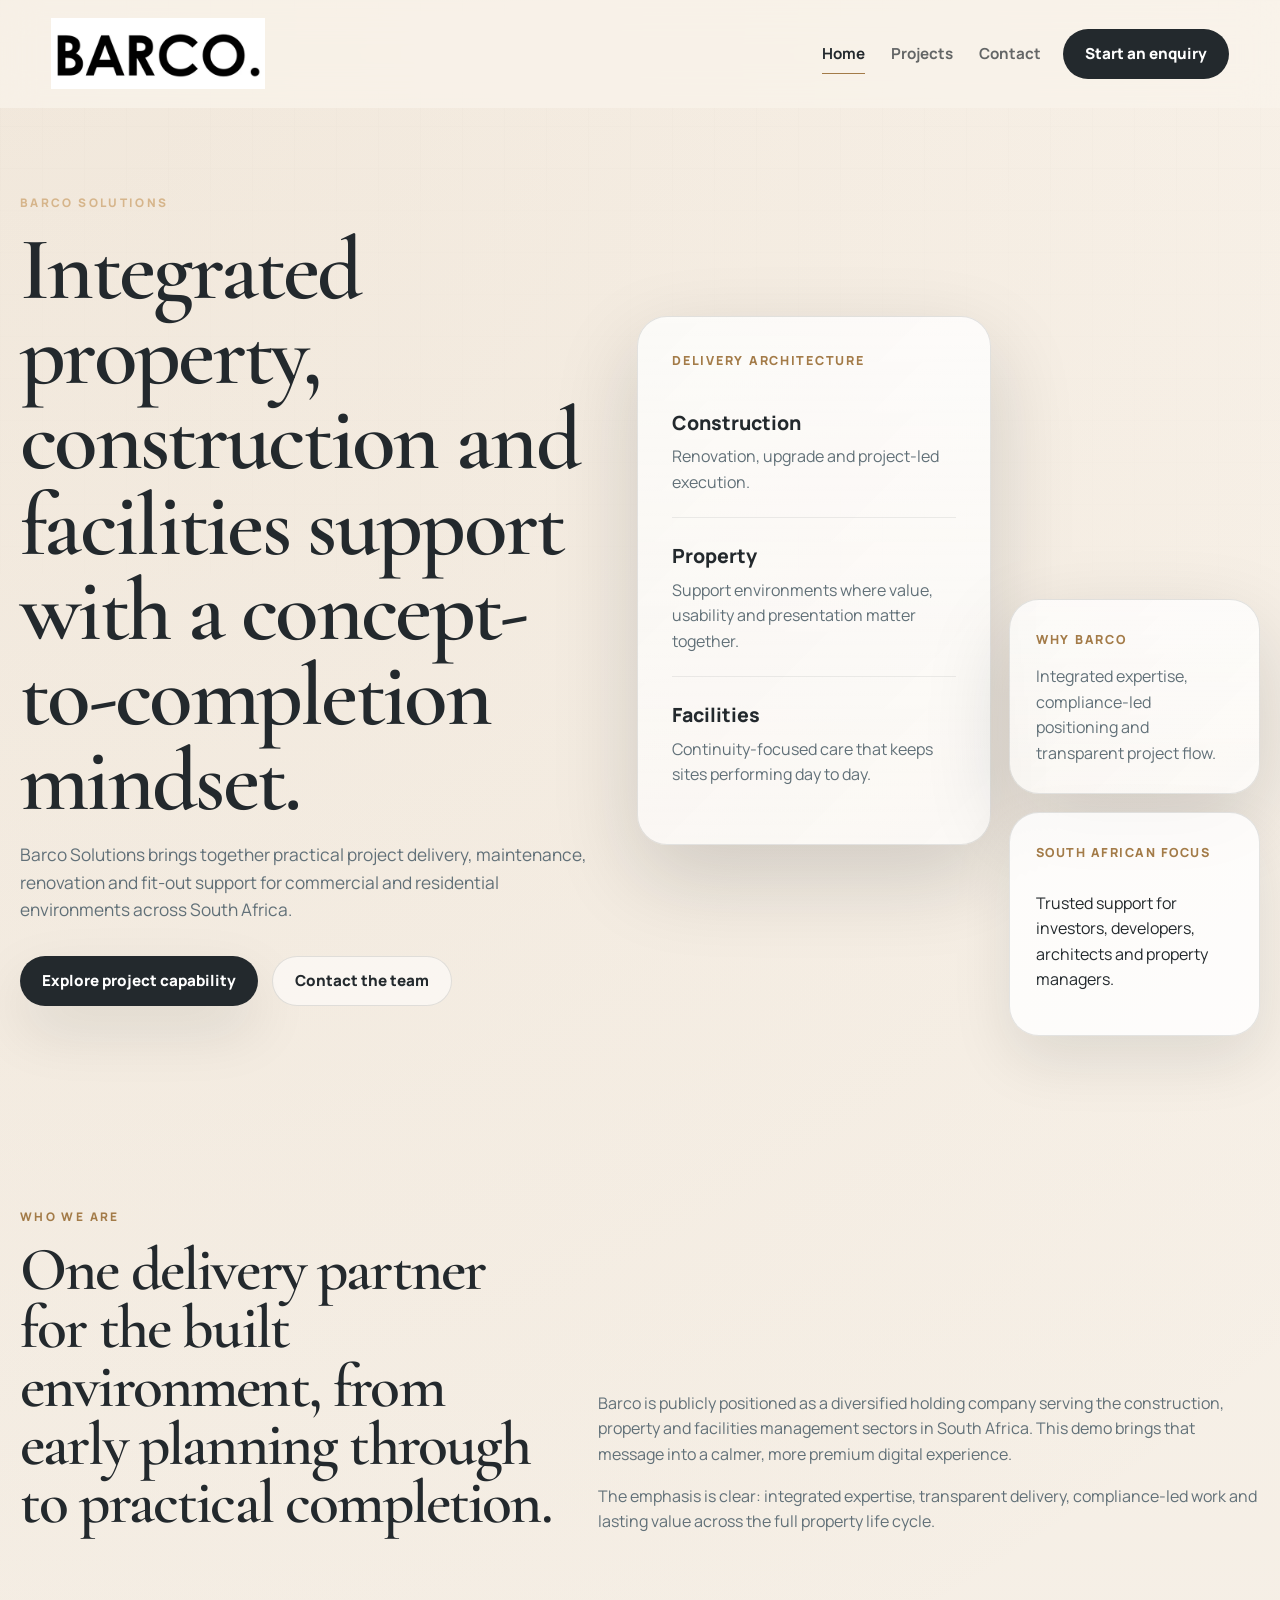
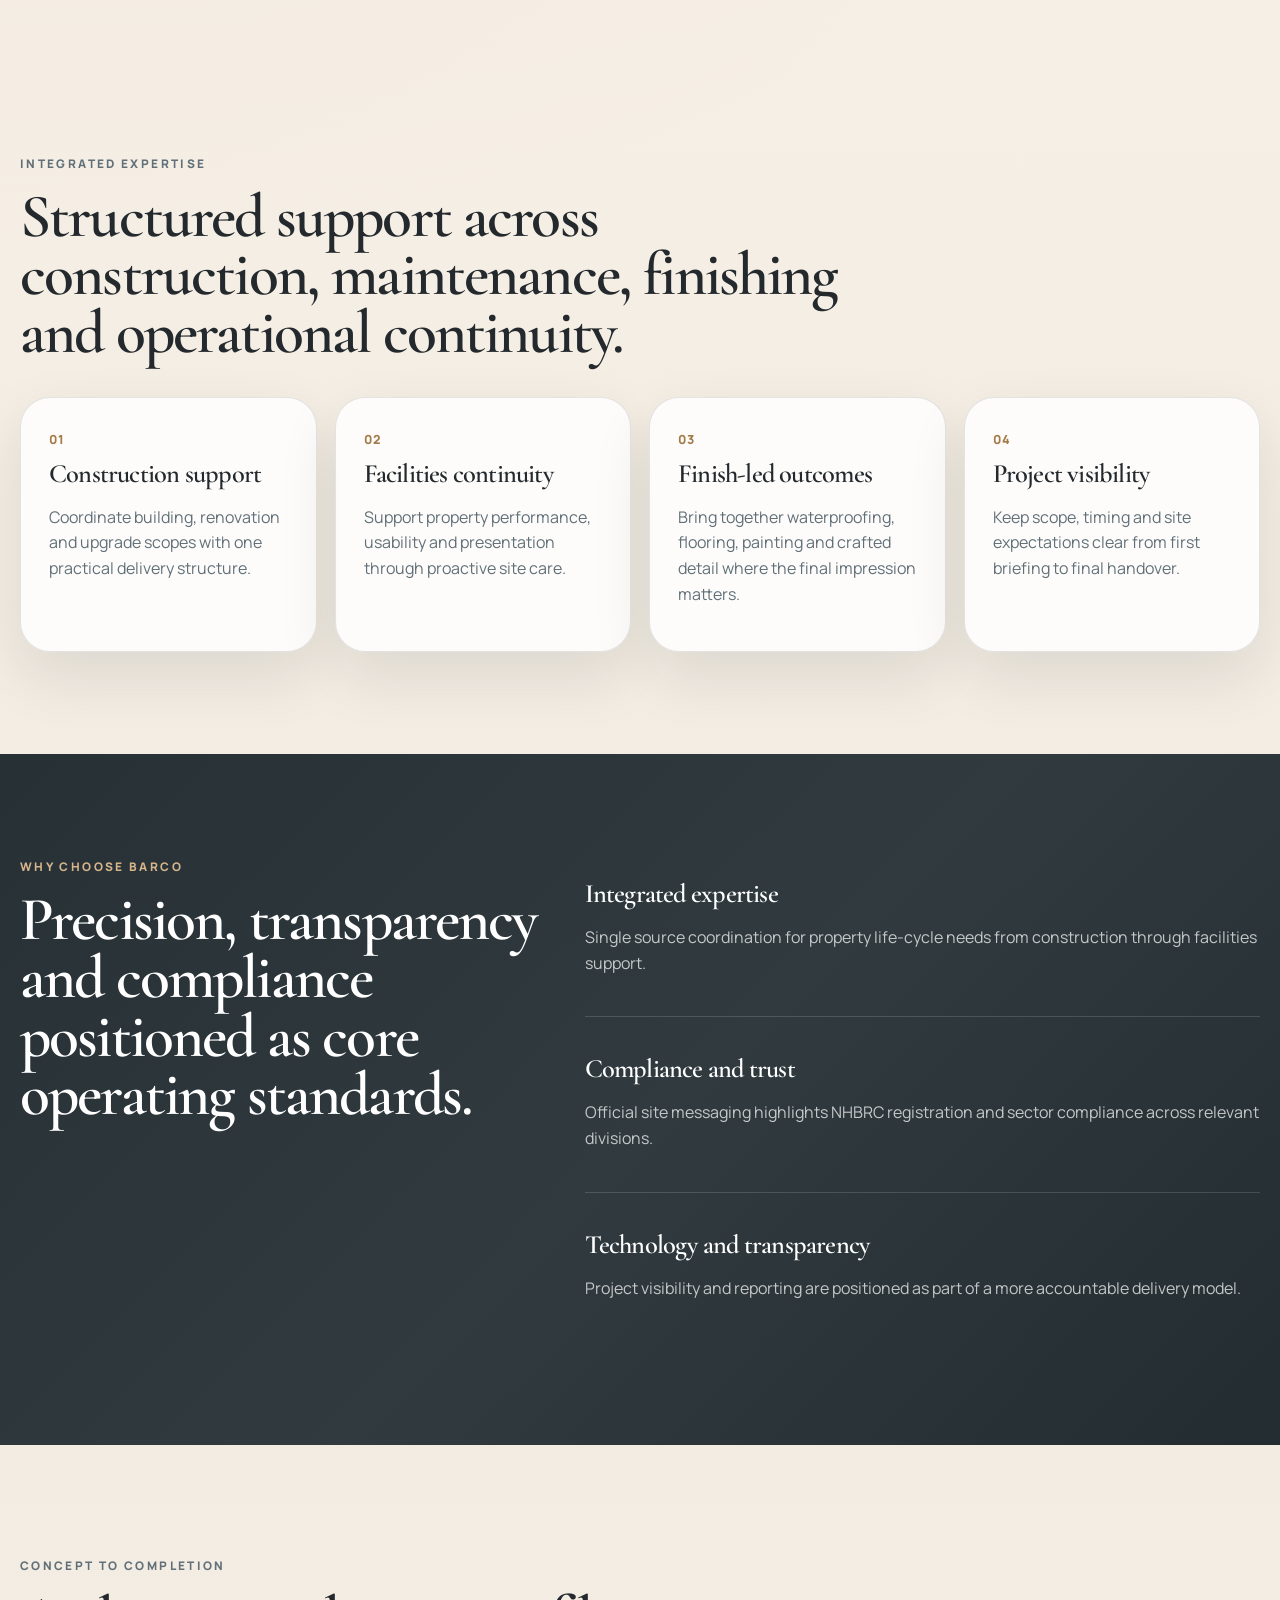
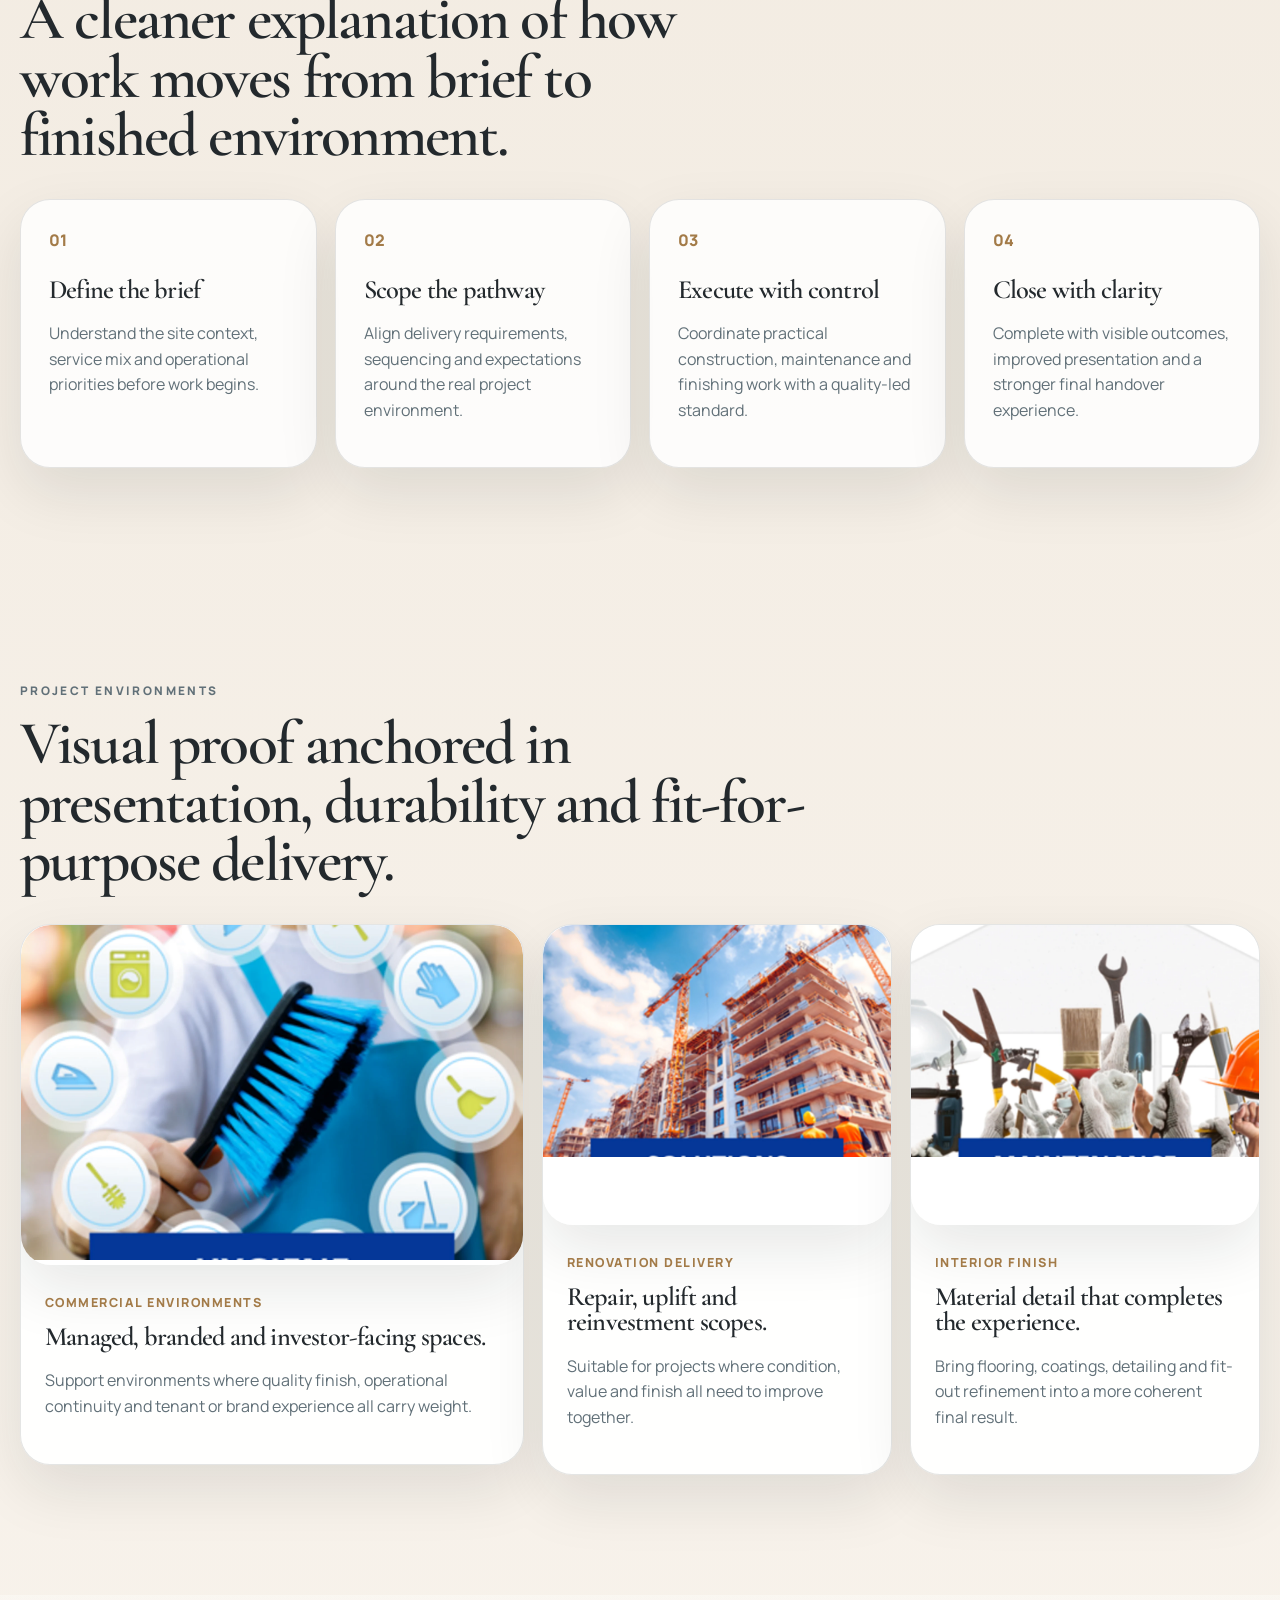
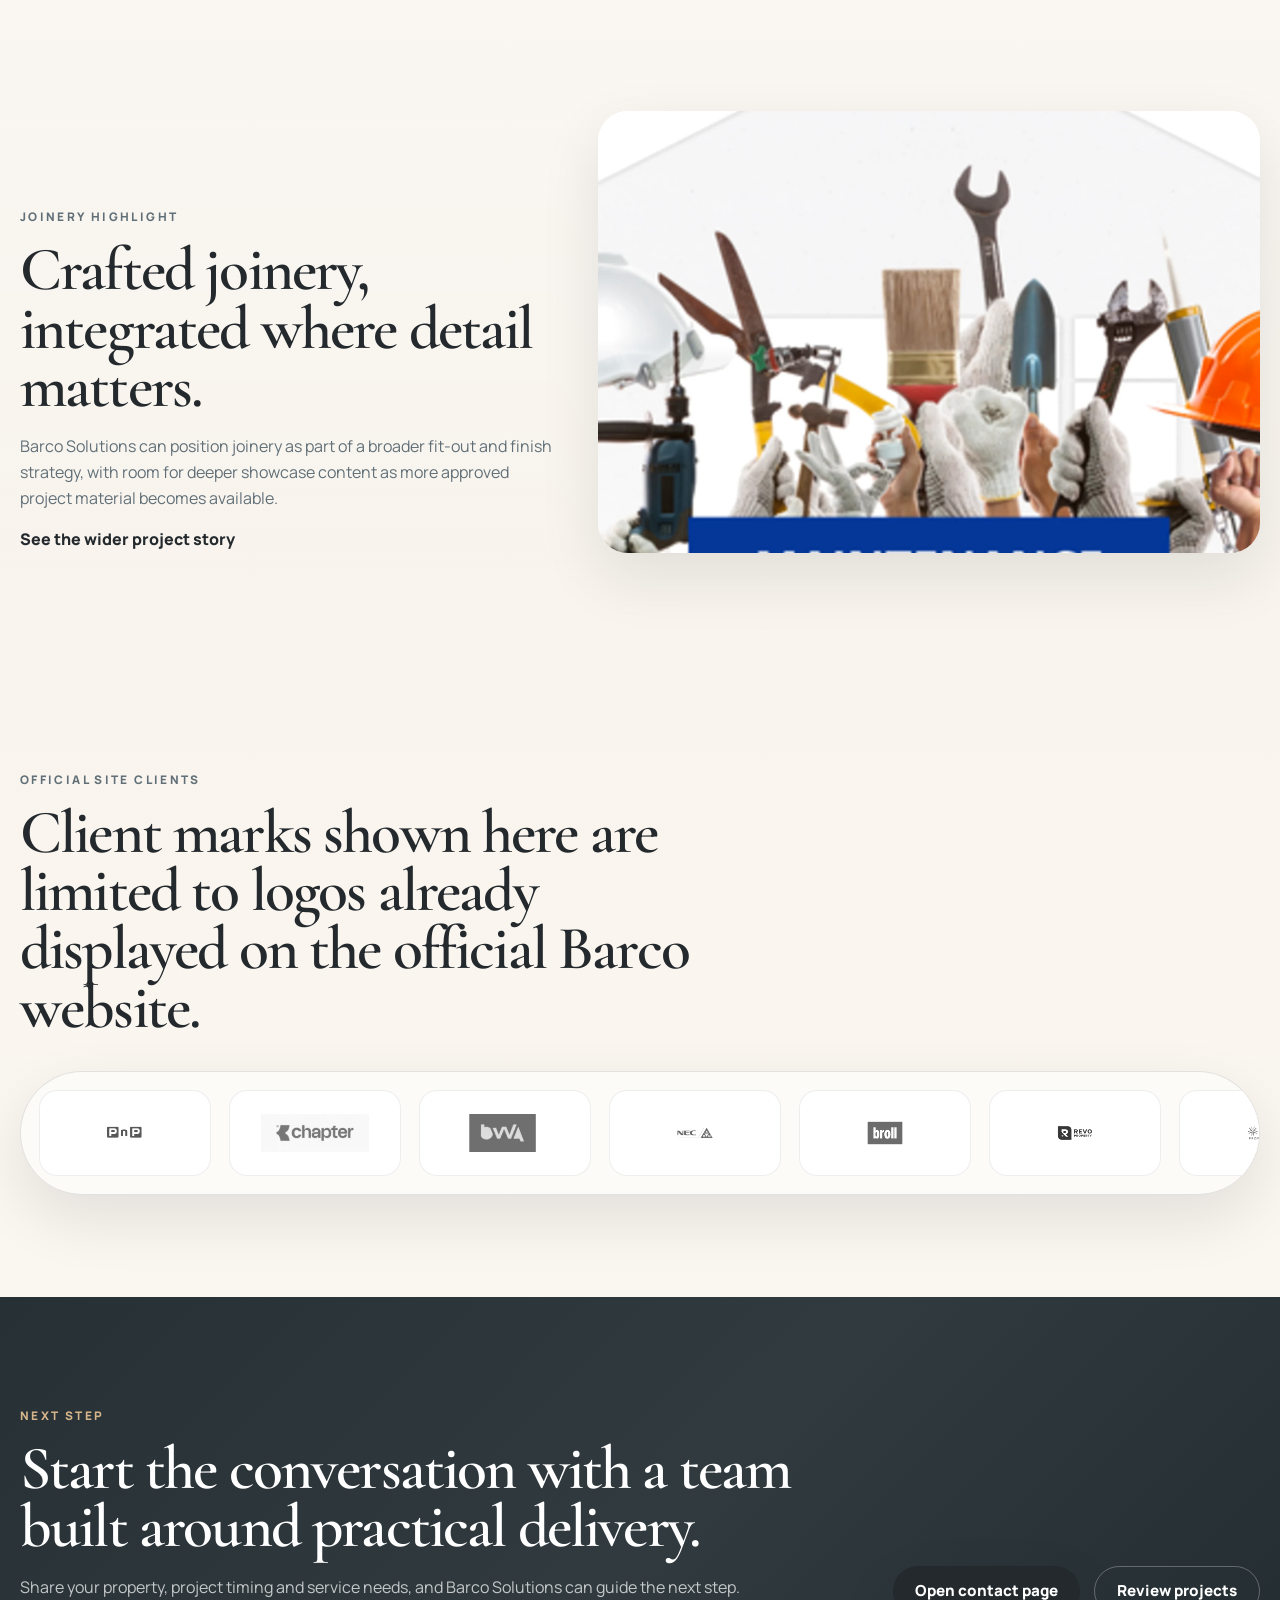
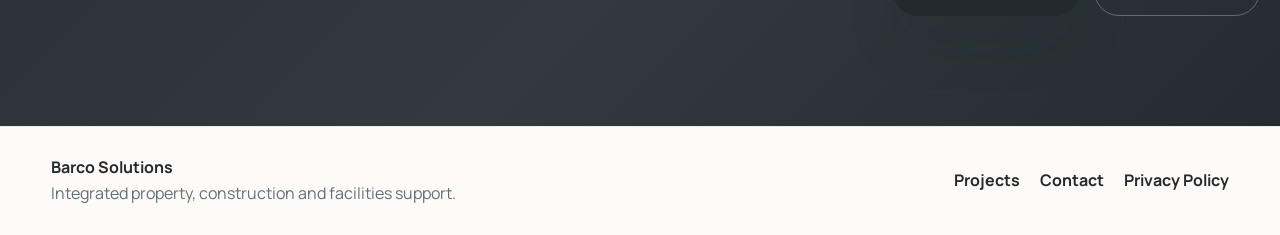
==== commit 5d94c6f8: "feat: rebuild barco solutions premium demo" ====
--- a/index.html
+++ b/index.html
@@ -3,98 +3,227 @@
 <head>
   <meta charset="UTF-8">
   <meta name="viewport" content="width=device-width, initial-scale=1.0">
-  <title>Barco Solutions | Building, renovation and joinery</title>
-  <meta name="description" content="Barco Solutions delivers building, renovation, maintenance and joinery support for residential, commercial, B2B and B2C property projects with a practical concept-to-completion approach.">
-  <meta name="theme-color" content="#07111f">
+  <title>Barco Solutions | Integrated Property, Construction and Facilities Support</title>
+  <meta name="description" content="Barco Solutions delivers integrated property, construction and facilities support with a concept-to-completion mindset across South Africa.">
+  <meta name="theme-color" content="#f5efe6">
   <link rel="preconnect" href="https://fonts.googleapis.com">
   <link rel="preconnect" href="https://fonts.gstatic.com" crossorigin>
-  <link href="https://fonts.googleapis.com/css2?family=Inter:wght@400;500;600;700;800;900&family=Playfair+Display:wght@700;800&display=swap" rel="stylesheet">
+  <link href="https://fonts.googleapis.com/css2?family=Cormorant+Garamond:wght@500;600;700&family=Manrope:wght@400;500;600;700;800&display=swap" rel="stylesheet">
   <link rel="stylesheet" href="styles.css">
 </head>
 <body>
-  <div class="page-glow" aria-hidden="true"></div>
+  <div class="page-noise" aria-hidden="true"></div>
 
   <header class="site-head" data-elevate>
-    <a class="brand brand-logo-only" href="#top" aria-label="Barco Solutions home">
+    <a class="brand" href="index.html" aria-label="Barco Solutions home">
       <img src="assets/project-images/barco-logo-local.webp" alt="Barco Solutions">
     </a>
     <nav class="main-nav" aria-label="Primary navigation">
-      <a href="#welcome">Welcome</a>
-      <a href="#projects">Projects</a>
-      <a href="#joinery">Joinery</a>
-      <a href="#contact">Contact</a>
+      <a href="index.html" aria-current="page">Home</a>
+      <a href="projects.html">Projects</a>
+      <a href="contact.html">Contact</a>
     </nav>
-    <a class="nav-cta" href="#contact">Start your enquiry</a>
+    <a class="nav-cta" href="contact.html">Start an enquiry</a>
   </header>
 
-  <main id="top">
-    <section class="hero hero-solutions" id="welcome" aria-labelledby="hero-title">
-      <div class="hero-media" aria-hidden="true">
-        <div class="hero-photo" style="background-image:url('assets/project-images/live-exterior-uplift-polished.webp')"></div>
-        <div class="hero-photo hero-photo-alt" style="background-image:url('assets/project-images/live-interior-finish-polished.webp')"></div>
-        <div class="orb orb-one"></div>
-        <div class="orb orb-two"></div>
-        <div class="blueprint"></div>
-      </div>
-      <div class="hero-inner">
-        <div class="hero-copy reveal">
-          <p class="eyebrow">BARCO SOLUTIONS</p>
-          <h1 id="hero-title">A practical building, renovation and joinery partner for commercial, residential, B2B and B2C property work.</h1>
-          <p class="lead">Barco Solutions is being positioned as a complete property support brand: building, renovations, maintenance, project coordination and joinery delivered with a stronger concept-to-completion structure. This landing page now brings the company story, client focus, affiliates and team summary together in one welcome experience.</p>
+  <main>
+    <section class="hero">
+      <div class="hero-shell">
+        <div class="hero-copy" data-reveal>
+          <p class="eyebrow">Barco Solutions</p>
+          <h1>Integrated property, construction and facilities support with a concept-to-completion mindset.</h1>
+          <p class="lead">Barco Solutions brings together practical project delivery, maintenance, renovation and fit-out support for commercial and residential environments across South Africa.</p>
           <div class="hero-actions">
-            <a class="btn primary" href="#projects">View projects</a>
-            <a class="btn ghost" href="#contact">Open contact page</a>
-          </div>
-          <div class="hero-proof">
-            <span><b>B2B & B2C ready</b> Positioned for both business clients and private property owners</span>
-            <span><b>Project-led delivery</b> Clearer flow from concept and planning through to final completion</span>
-            <span><b>Joinery included</b> Space created for a stronger future joinery and store offering</span>
-          </div>
-        </div>
-        <aside class="command-card reveal delay-1" aria-labelledby="welcome-command-title">
-          <div class="card-top"><span></span><span></span><span></span></div>
-          <p class="panel-label">WELCOME PAGE OVERVIEW</p>
-          <h2 id="welcome-command-title">The new site structure is now built around four clearer business pages.</h2>
-          <div class="status-lines">
-            <div><strong>Welcome</strong><span>About, B2B/B2C positioning, affiliates and team summary on one page</span></div>
-            <div><strong>Projects</strong><span>Services, delivery diagram, photo gallery and track record view</span></div>
-            <div><strong>Joinery</strong><span>Prepared for a dedicated showcase and future online store later</span></div>
-            <div><strong>Contact</strong><span>Advanced contact page with AI assist chatbot and easier enquiry flow</span></div>
-          </div>
-          <div class="live-meter"><i></i><span>Ready for Eduan’s joinery reference and final contact details</span></div>
-        </aside>
-      </div>
-      <a class="scroll-cue" href="#about" aria-label="Scroll to about"><span></span></a>
-    </section>
-
-    <section id="about" class="section-shell about-section">
-      <div class="split reveal">
-        <div>
-          <p class="eyebrow dark">1. Welcome page</p>
-          <h2>About us, B2B and B2C positioning, affiliates and team now sit together in one cleaner welcome page.</h2>
-        </div>
-        <div class="rich-copy">
-          <p>Barco Solutions is being presented as a capable property and project brand that can support commercial work, private client work and multi-scope delivery across repair, renovation, finishing and joinery-related projects.</p>
-          <p>This page is designed to give first-time visitors a quick understanding of who Barco Solutions serves, how the business operates and where future detail pages are expanding next.</p>
-        </div>
-      </div>
-
-      <div class="value-grid four-up">
-        <article class="value-card reveal"><span>ABOUT US</span><h3>A more complete property delivery brand</h3><p>Barco Solutions brings together building, maintenance, upgrades, presentation-focused work and project coordination under one broader service identity.</p></article>
-        <article class="value-card reveal delay-1"><span>B2B</span><h3>Built for business, retail and property environments</h3><p>Suitable for property managers, developers, facilities teams, retail environments and commercial clients that need organised execution.</p></article>
-        <article class="value-card reveal delay-2"><span>B2C</span><h3>Also positioned for private clients and home projects</h3><p>Homeowners and private property clients can use the same structured support for repairs, upgrades, joinery and finish-led improvements.</p></article>
-        <article class="value-card reveal delay-3"><span>FUTURE READY</span><h3>Prepared for stronger expansion</h3><p>The site structure now makes room for dedicated joinery, richer case studies, more team detail and later e-commerce or online catalogue additions.</p></article>
+            <a class="btn btn-solid" href="projects.html">Explore project capability</a>
+            <a class="btn btn-outline" href="contact.html">Contact the team</a>
+          </div>
+        </div>
+        <div class="hero-visual" data-reveal>
+          <div class="hero-matrix">
+            <div class="matrix-card matrix-card-lead">
+              <span>Delivery architecture</span>
+              <div class="matrix-row">
+                <strong>Construction</strong>
+                <p>Renovation, upgrade and project-led execution.</p>
+              </div>
+              <div class="matrix-row">
+                <strong>Property</strong>
+                <p>Support environments where value, usability and presentation matter together.</p>
+              </div>
+              <div class="matrix-row">
+                <strong>Facilities</strong>
+                <p>Continuity-focused care that keeps sites performing day to day.</p>
+              </div>
+            </div>
+          </div>
+          <div class="visual-aside">
+            <div class="matrix-card matrix-card-note">
+              <span>Why Barco</span>
+              <p>Integrated expertise, compliance-led positioning and transparent project flow.</p>
+            </div>
+            <div class="note-card">
+              <span>South African focus</span>
+              <p>Trusted support for investors, developers, architects and property managers.</p>
+            </div>
+          </div>
+        </div>
+      </div>
+    </section>
+
+    <section class="intro-band">
+      <div class="section-shell two-column">
+        <div data-reveal>
+          <p class="eyebrow eyebrow-dark">Who we are</p>
+          <h2>One delivery partner for the built environment, from early planning through to practical completion.</h2>
+        </div>
+        <div class="rich-copy" data-reveal>
+          <p>Barco is publicly positioned as a diversified holding company serving the construction, property and facilities management sectors in South Africa. This demo brings that message into a calmer, more premium digital experience.</p>
+          <p>The emphasis is clear: integrated expertise, transparent delivery, compliance-led work and lasting value across the full property life cycle.</p>
+        </div>
+      </div>
+    </section>
+
+    <section class="section-shell expertise-section">
+      <div class="section-heading left" data-reveal>
+        <p class="eyebrow eyebrow-dark">Integrated expertise</p>
+        <h2>Structured support across construction, maintenance, finishing and operational continuity.</h2>
+      </div>
+      <div class="feature-grid feature-grid-four">
+        <article class="feature-card" data-reveal>
+          <span>01</span>
+          <h3>Construction support</h3>
+          <p>Coordinate building, renovation and upgrade scopes with one practical delivery structure.</p>
+        </article>
+        <article class="feature-card" data-reveal>
+          <span>02</span>
+          <h3>Facilities continuity</h3>
+          <p>Support property performance, usability and presentation through proactive site care.</p>
+        </article>
+        <article class="feature-card" data-reveal>
+          <span>03</span>
+          <h3>Finish-led outcomes</h3>
+          <p>Bring together waterproofing, flooring, painting and crafted detail where the final impression matters.</p>
+        </article>
+        <article class="feature-card" data-reveal>
+          <span>04</span>
+          <h3>Project visibility</h3>
+          <p>Keep scope, timing and site expectations clear from first briefing to final handover.</p>
+        </article>
+      </div>
+    </section>
+
+    <section class="contrast-band">
+      <div class="section-shell trust-grid">
+        <div class="trust-copy" data-reveal>
+          <p class="eyebrow">Why choose Barco</p>
+          <h2>Precision, transparency and compliance positioned as core operating standards.</h2>
+        </div>
+        <div class="trust-list">
+          <article class="trust-item" data-reveal>
+            <h3>Integrated expertise</h3>
+            <p>Single source coordination for property life-cycle needs from construction through facilities support.</p>
+          </article>
+          <article class="trust-item" data-reveal>
+            <h3>Compliance and trust</h3>
+            <p>Official site messaging highlights NHBRC registration and sector compliance across relevant divisions.</p>
+          </article>
+          <article class="trust-item" data-reveal>
+            <h3>Technology and transparency</h3>
+            <p>Project visibility and reporting are positioned as part of a more accountable delivery model.</p>
+          </article>
+        </div>
+      </div>
+    </section>
+
+    <section class="section-shell process-section">
+      <div class="section-heading left narrow" data-reveal>
+        <p class="eyebrow eyebrow-dark">Concept to completion</p>
+        <h2>A cleaner explanation of how work moves from brief to finished environment.</h2>
+      </div>
+      <div class="timeline-grid">
+        <article class="timeline-card" data-reveal>
+          <strong>01</strong>
+          <h3>Define the brief</h3>
+          <p>Understand the site context, service mix and operational priorities before work begins.</p>
+        </article>
+        <article class="timeline-card" data-reveal>
+          <strong>02</strong>
+          <h3>Scope the pathway</h3>
+          <p>Align delivery requirements, sequencing and expectations around the real project environment.</p>
+        </article>
+        <article class="timeline-card" data-reveal>
+          <strong>03</strong>
+          <h3>Execute with control</h3>
+          <p>Coordinate practical construction, maintenance and finishing work with a quality-led standard.</p>
+        </article>
+        <article class="timeline-card" data-reveal>
+          <strong>04</strong>
+          <h3>Close with clarity</h3>
+          <p>Complete with visible outcomes, improved presentation and a stronger final handover experience.</p>
+        </article>
+      </div>
+    </section>
+
+    <section class="section-shell environments-section">
+      <div class="section-heading left" data-reveal>
+        <p class="eyebrow eyebrow-dark">Project environments</p>
+        <h2>Visual proof anchored in presentation, durability and fit-for-purpose delivery.</h2>
+      </div>
+      <div class="project-grid">
+        <article class="project-card project-card-wide" data-reveal>
+          <div class="media-frame landscape">
+            <img src="assets/project-images/live-commercial-outcome-polished.webp" alt="Commercial-ready environment">
+          </div>
+          <div class="project-copy">
+            <span>Commercial environments</span>
+            <h3>Managed, branded and investor-facing spaces.</h3>
+            <p>Support environments where quality finish, operational continuity and tenant or brand experience all carry weight.</p>
+          </div>
+        </article>
+        <article class="project-card" data-reveal>
+          <div class="media-frame square">
+            <img src="assets/project-images/live-renovation-work-polished.webp" alt="Renovation work in progress">
+          </div>
+          <div class="project-copy">
+            <span>Renovation delivery</span>
+            <h3>Repair, uplift and reinvestment scopes.</h3>
+            <p>Suitable for projects where condition, value and finish all need to improve together.</p>
+          </div>
+        </article>
+        <article class="project-card" data-reveal>
+          <div class="media-frame square">
+            <img src="assets/project-images/live-interior-finish-polished.webp" alt="Interior finish detail and joinery atmosphere">
+          </div>
+          <div class="project-copy">
+            <span>Interior finish</span>
+            <h3>Material detail that completes the experience.</h3>
+            <p>Bring flooring, coatings, detailing and fit-out refinement into a more coherent final result.</p>
+          </div>
+        </article>
+      </div>
+    </section>
+
+    <section class="joinery-section">
+      <div class="section-shell joinery-layout">
+        <div class="joinery-copy" data-reveal>
+          <p class="eyebrow">Joinery highlight</p>
+          <h2>Crafted joinery, integrated where detail matters.</h2>
+          <p>Barco Solutions can position joinery as part of a broader fit-out and finish strategy, with room for deeper showcase content as more approved project material becomes available.</p>
+          <a class="text-link" href="projects.html">See the wider project story</a>
+        </div>
+        <div class="media-frame wide-soft" data-reveal>
+          <img src="assets/project-images/live-interior-finish-polished.webp" alt="Joinery and interior detail">
+        </div>
       </div>
     </section>
 
     <section class="clients-section">
-      <div class="section-shell clients-grid">
-        <div class="clients-copy reveal">
-          <p class="eyebrow dark">1.2 Our affiliates</p>
-          <h2>Affiliate and partner trust can be showcased more clearly as part of the welcome experience.</h2>
-          <p class="rich-copy">This area gives Barco Solutions a place to display affiliated brands, project relationships, supply partners or notable clients. It helps the site feel more established while leaving room for better-curated brand entries later.</p>
-        </div>
-        <div class="logo-marquee reveal delay-1" aria-label="Affiliate logo showcase">
+      <div class="section-shell">
+        <div class="section-heading left narrow" data-reveal>
+          <p class="eyebrow eyebrow-dark">Official site clients</p>
+          <h2>Client marks shown here are limited to logos already displayed on the official Barco website.</h2>
+        </div>
+        <div class="logo-marquee" data-reveal aria-label="Official Barco client logos">
           <div class="logo-track">
             <div class="logo-item"><img src="assets/client-logos/logo-01.webp" alt="Pick n Pay"></div>
             <div class="logo-item"><img src="assets/client-logos/logo-02.webp" alt="Chapter"></div>
@@ -109,202 +238,38 @@
             <div class="logo-item"><img src="assets/client-logos/logo-11.webp" alt="Vukile Property Fund"></div>
             <div class="logo-item"><img src="assets/client-logos/logo-12.webp" alt="Boxwood Property Fund"></div>
             <div class="logo-item"><img src="assets/client-logos/logo-13.webp" alt="BWA"></div>
-            <div class="logo-item"><img src="assets/client-logos/logo-01.webp" alt="Pick n Pay"></div>
-            <div class="logo-item"><img src="assets/client-logos/logo-02.webp" alt="Chapter"></div>
-            <div class="logo-item"><img src="assets/client-logos/logo-03.webp" alt="BWA"></div>
-            <div class="logo-item"><img src="assets/client-logos/logo-04.webp" alt="NEC OXN"></div>
-            <div class="logo-item"><img src="assets/client-logos/logo-05.webp" alt="Broll"></div>
-            <div class="logo-item"><img src="assets/client-logos/logo-06.webp" alt="Revo Property"></div>
-            <div class="logo-item"><img src="assets/client-logos/logo-07.webp" alt="FPG Property Fund"></div>
-            <div class="logo-item"><img src="assets/client-logos/logo-08.webp" alt="Republica Student Living"></div>
-            <div class="logo-item"><img src="assets/client-logos/logo-09.webp" alt="Maison and Marble"></div>
-            <div class="logo-item"><img src="assets/client-logos/logo-10.webp" alt="Residentia"></div>
-            <div class="logo-item"><img src="assets/client-logos/logo-11.webp" alt="Vukile Property Fund"></div>
-            <div class="logo-item"><img src="assets/client-logos/logo-12.webp" alt="Boxwood Property Fund"></div>
-            <div class="logo-item"><img src="assets/client-logos/logo-13.webp" alt="BWA"></div>
-          </div>
-        </div>
-      </div>
-    </section>
-
-    <section class="section-shell team-section" id="team">
-      <div class="split reveal">
-        <div>
-          <p class="eyebrow dark">1.3 Our team</p>
-          <h2>A team summary section is in place now and can be sharpened once names and roles are confirmed.</h2>
-        </div>
-        <p class="rich-copy">For now, the site frames the team around practical delivery roles instead of inventing names. Once Eduan sends the real team details, these cards can be updated fast with actual people, roles and photos.</p>
-      </div>
-      <div class="team-grid">
-        <article class="team-card reveal"><span>Leadership</span><h3>Project direction and client coordination</h3><p>Initial point of contact, scope alignment, planning and commercial communication across the project lifecycle.</p></article>
-        <article class="team-card reveal delay-1"><span>Operations</span><h3>Site planning and delivery management</h3><p>Sequencing workstreams, coordinating trades and keeping progress aligned to quality and completion goals.</p></article>
-        <article class="team-card reveal delay-2"><span>Technical</span><h3>Building, finishing and joinery execution</h3><p>Hands-on capability across construction support, finishing detail and custom joinery-related work where precision matters.</p></article>
-      </div>
-    </section>
-
-    <section id="projects" class="dark-section services-section projects-page-shell">
-      <div class="section-shell">
-        <div class="section-heading reveal">
-          <p class="eyebrow">2. Projects page</p>
-          <h2>Services, concept-to-completion flow, gallery and project track record now sit under a clearer project page structure.</h2>
-          <p>This page is shaped to explain what Barco Solutions offers, how projects move forward and what kind of work the company wants to be known for.</p>
-        </div>
-        <div class="service-grid concept-grid">
-          <article class="service-card reveal"><small>01</small><h3>Waterproofing</h3><p>Protecting roofs, structures and interiors against leaks, damp and moisture-related deterioration.</p></article>
-          <article class="service-card reveal delay-1"><small>02</small><h3>Painting & finishes</h3><p>Interior and exterior finishes that improve presentation while helping protect the built environment.</p></article>
-          <article class="service-card reveal delay-2"><small>03</small><h3>Flooring</h3><p>Floor upgrades and replacements that improve usability, feel and visual quality across the site.</p></article>
-          <article class="service-card reveal"><small>04</small><h3>Inspections</h3><p>Site assessments that help clarify problems early and guide the correct next steps with more confidence.</p></article>
-          <article class="service-card reveal delay-1"><small>05</small><h3>Project coordination</h3><p>Managing the workstream from concept and preparation through to site delivery and handover.</p></article>
-          <article class="service-card premium reveal delay-2"><small>06</small><h3>Joinery integration</h3><p>Detail-led joinery solutions that can be integrated into wider renovation and fit-out work.</p></article>
-        </div>
-      </div>
-    </section>
-
-    <section class="process-section">
-      <div class="section-shell process-grid">
-        <div class="process-copy reveal">
-          <p class="eyebrow dark">2.1 Concept to completion</p>
-          <h2>A diagram-led delivery flow makes the project process easier to understand.</h2>
-          <p>This section gives Barco Solutions a clearer project diagram so clients can see how work moves from first conversation to finished result.</p>
-        </div>
-        <div class="timeline reveal delay-1">
-          <div><span>01</span><strong>Concept</strong><p>Understand the site, the problem, the client goal and the type of outcome needed.</p></div>
-          <div><span>02</span><strong>Scope</strong><p>Define the service mix, planning needs, timing and priorities before execution begins.</p></div>
-          <div><span>03</span><strong>Build</strong><p>Execute repairs, upgrades, finishes or joinery work with stronger site coordination and visibility.</p></div>
-          <div><span>04</span><strong>Completion</strong><p>Review the work, present the finished result and close out the project with clearer handover.</p></div>
-        </div>
-      </div>
-    </section>
-
-    <section class="section-shell gallery-section" id="project-gallery">
-      <div class="split reveal">
-        <div>
-          <p class="eyebrow dark">2.2 Project photo gallery</p>
-          <h2>Project photography gives visual proof of scope, finish and completed standards.</h2>
-        </div>
-        <p class="rich-copy">The gallery is intended to grow into a stronger project showcase over time. For now it uses the available Barco visuals to support the new structure and create a more credible project page.</p>
-      </div>
-      <div class="project-gallery real-gallery">
-        <article class="gallery-card reveal"><div class="gallery-visual photo" style="background-image:url('assets/project-images/live-renovation-work-polished.webp')"></div><h3>Renovation and improvement work</h3><p>Useful for projects where site condition, finish quality and value uplift all matter.</p></article>
-        <article class="gallery-card reveal delay-1"><div class="gallery-visual photo" style="background-image:url('assets/project-images/live-interior-finish-polished.webp')"></div><h3>Presentation-focused upgrades</h3><p>Painting, flooring and finishing work that visibly improves the property experience.</p></article>
-        <article class="gallery-card reveal delay-2"><div class="gallery-visual photo" style="background-image:url('assets/project-images/live-commercial-outcome-polished.webp')"></div><h3>Commercial-ready outcomes</h3><p>Structured for sites where the finished result affects both use and overall brand impression.</p></article>
-        <article class="gallery-card reveal"><div class="gallery-visual photo" style="background-image:url('assets/project-images/live-exterior-uplift-polished.webp')"></div><h3>Exterior protection and uplift</h3><p>Ideal for scopes where waterproofing, exterior care and visible improvement need to land together.</p></article>
-      </div>
-    </section>
-
-    <section class="section-shell track-record-section">
-      <div class="split reveal">
-        <div>
-          <p class="eyebrow dark">2.3 Track record</p>
-          <h2>Project track record can now be framed even before full case studies are added.</h2>
-        </div>
-        <p class="rich-copy">This section is built to hold stronger stats, case studies and project summaries later. For now it gives the Barco Solutions project page a more complete business story without fabricating detailed claims.</p>
-      </div>
-      <div class="track-record-grid">
-        <article class="value-card reveal"><span>MULTI-SCOPE DELIVERY</span><h3>Repair, upgrade and finishing capability</h3><p>Barco Solutions is positioned around projects that combine practical technical work with visible finish improvement.</p></article>
-        <article class="value-card reveal delay-1"><span>SECTOR RANGE</span><h3>Commercial, managed and private properties</h3><p>The brand direction supports both B2B and B2C work across different types of property environments.</p></article>
-        <article class="value-card reveal delay-2"><span>CASE STUDIES NEXT</span><h3>Ready for real project stories later</h3><p>Once more approved project details arrive, this area can expand into deeper case studies and before/after results.</p></article>
-      </div>
-    </section>
-
-    <section id="joinery" class="section-shell joinery-page-shell sectors-section">
-      <div class="split reveal">
-        <div>
-          <p class="eyebrow dark">3. Joinery page</p>
-          <h2>A dedicated joinery page is now framed and ready for Eduan’s reference link.</h2>
-        </div>
-        <p class="rich-copy">The joinery section is intentionally set up as a premium expansion area. Once Eduan shares the similar reference page, the layout and tone can be sharpened to match the exact direction you want.</p>
-      </div>
-      <div class="joinery-note reveal">
-        <strong>Waiting on input:</strong>
-        <span>Eduan to share a reference link for the preferred joinery direction. The structure below is ready to adapt once that arrives.</span>
-      </div>
-      <div class="sector-track">
-        <article class="sector-card reveal"><b>Custom built-ins</b><span>Interior solutions shaped around the room, the use case and the desired finish quality.</span></article>
-        <article class="sector-card reveal delay-1"><b>Cabinetry</b><span>Storage and cabinetry work that improves both function and how the finished space presents.</span></article>
-        <article class="sector-card reveal delay-2"><b>Feature joinery</b><span>Detail-led elements suited to premium spaces, fit-outs and projects that need a crafted final layer.</span></article>
-        <article class="sector-card reveal delay-3"><b>Future store</b><span>This page is intentionally prepared for a future online store or product catalogue once the range is developed.</span></article>
-      </div>
-    </section>
-
-    <section class="section-shell gallery-section" id="joinery-gallery">
-      <div class="split reveal">
-        <div>
-          <p class="eyebrow dark">3.2 Joinery photo gallery</p>
-          <h2>The joinery gallery is ready as a visual placeholder until the dedicated references arrive.</h2>
-        </div>
-        <p class="rich-copy">For now this section uses the strongest available Barco visuals while keeping the page ready for a more specific joinery portfolio later.</p>
-      </div>
-      <div class="project-gallery real-gallery">
-        <article class="gallery-card reveal"><div class="gallery-visual photo" style="background-image:url('assets/project-images/live-interior-finish-polished.webp')"></div><h3>Interior finish quality</h3><p>Visual direction for spaces where crafted details improve both function and atmosphere.</p></article>
-        <article class="gallery-card reveal delay-1"><div class="gallery-visual photo" style="background-image:url('assets/project-images/live-commercial-outcome-polished.webp')"></div><h3>Premium fit-out direction</h3><p>Suitable for later replacement with more explicit joinery project photography and cabinetry examples.</p></article>
-        <article class="gallery-card reveal delay-2"><div class="gallery-visual photo" style="background-image:url('assets/project-images/live-renovation-work-polished.webp')"></div><h3>Future catalogue showcase</h3><p>This is also where product-led visuals can sit once the online store or range starts taking shape.</p></article>
-      </div>
-    </section>
-
-    <section id="contact" class="contact-section advanced-contact-section">
-      <div class="section-shell contact-grid advanced-contact-grid">
-        <div class="contact-copy reveal">
-          <p class="eyebrow">4. Contact page</p>
-          <h2>An advanced contact page with AI assist is now structured for easier enquiries.</h2>
-          <p>This contact page is designed to make it easy for residential and commercial clients to ask questions, submit project details and get routed quickly. The AI assistant remains available as the fast first-touch option.</p>
-          <div class="contact-actions">
-            <a class="btn primary" href="javascript:void(0)" onclick="window.openSmartSiteBot && window.openSmartSiteBot()">Open AI assist chatbot</a>
-            <a class="btn ghost" href="#contact-form">Jump to enquiry form</a>
-          </div>
-          <div class="contact-pills">
-            <span>Easy to use</span>
-            <span>AI assist routing</span>
-            <span>Ready for Eduan’s details</span>
-          </div>
-        </div>
-        <div class="contact-card reveal delay-1">
-          <div class="contact-line"><span>Current office</span><strong>66A Section St, Paarden Eiland, Cape Town, 7405</strong></div>
-          <div class="contact-line"><span>Current website</span><strong>barcosolutions.co.za</strong></div>
-          <div class="contact-line"><span>Contact details status</span><strong>Eduan to provide the final list of phone numbers, emails and preferred enquiry channels.</strong></div>
-          <div class="contact-line"><span>Best first details</span><strong>Project type, location, timeline, estimated scope, photos and whether the enquiry is B2B or B2C.</strong></div>
-          <a class="map-link" href="https://maps.google.com/?q=66A+Section+St,+Paarden+Eiland,+Cape+Town,+7405" target="_blank" rel="noreferrer">Open current map location →</a>
-        </div>
-      </div>
-      <div class="section-shell contact-tools-grid">
-        <div class="contact-form-card reveal" id="contact-form">
-          <p class="eyebrow">Advanced enquiry form</p>
-          <h3>Project enquiry starter</h3>
-          <form class="contact-form-shell" onsubmit="event.preventDefault(); window.openSmartSiteBot && window.openSmartSiteBot();">
-            <label><span>Name</span><input type="text" placeholder="Your name"></label>
-            <label><span>Company or household</span><input type="text" placeholder="Business name or private client"></label>
-            <label><span>Email</span><input type="email" placeholder="name@example.com"></label>
-            <label><span>Phone</span><input type="tel" placeholder="Preferred contact number"></label>
-            <label><span>Enquiry type</span><select><option>B2B project</option><option>B2C / home project</option><option>Joinery enquiry</option><option>General enquiry</option></select></label>
-            <label class="full"><span>Project details</span><textarea placeholder="Describe the project, service needed, location, timeline and anything important."></textarea></label>
-            <button class="btn primary form-submit" type="submit">Continue with AI assist</button>
-          </form>
-        </div>
-        <div class="contact-form-card reveal delay-1">
-          <p class="eyebrow">Fast actions</p>
-          <h3>Best ways to start the conversation</h3>
-          <div class="quick-actions-list">
-            <a class="contactOption" href="javascript:void(0)" onclick="window.openSmartSiteBot && window.openSmartSiteBot()"><span class="contactIcon">AI</span><span>Open the Barco Solutions AI assist chat</span></a>
-            <a class="contactOption" href="#projects"><span class="contactIcon">01</span><span>Review the project process page first</span></a>
-            <a class="contactOption" href="#joinery"><span class="contactIcon">02</span><span>Open the joinery section and future store area</span></a>
-            <a class="contactOption" href="#welcome"><span class="contactIcon">03</span><span>Return to the welcome page summary</span></a>
-          </div>
-          <div class="waiting-note">
-            <strong>Still needed from Eduan</strong>
-            <p>Phone numbers, email addresses, WhatsApp number, team names, affiliate details and the joinery reference page link.</p>
-          </div>
+          </div>
+        </div>
+      </div>
+    </section>
+
+    <section class="cta-section">
+      <div class="section-shell cta-shell">
+        <div data-reveal>
+          <p class="eyebrow">Next step</p>
+          <h2>Start the conversation with a team built around practical delivery.</h2>
+          <p>Share your property, project timing and service needs, and Barco Solutions can guide the next step.</p>
+        </div>
+        <div class="cta-actions" data-reveal>
+          <a class="btn btn-light" href="contact.html">Open contact page</a>
+          <a class="btn btn-light-outline" href="projects.html">Review projects</a>
         </div>
       </div>
     </section>
   </main>
 
   <footer class="site-footer">
-    <div><strong>BARCO SOLUTIONS</strong><span>Building · Renovation · Joinery · Project delivery</span></div>
-    <p>© 2026 Barco Solutions. <a href="privacy.html">Privacy Policy</a></p>
+    <div>
+      <strong>Barco Solutions</strong>
+      <span>Integrated property, construction and facilities support.</span>
+    </div>
+    <div class="footer-links">
+      <a href="projects.html">Projects</a>
+      <a href="contact.html">Contact</a>
+      <a href="privacy.html">Privacy Policy</a>
+    </div>
   </footer>
 
-  <script src="bot-config.js"></script>
-  <script src="bot-widget.js"></script>
   <script src="site.js"></script>
 </body>
 </html>
--- a/styles.css
+++ b/styles.css
@@ -1 +1,918 @@
-:root{--bg:#f4efe7;--bg-soft:#fbf7f0;--surface:#fffdf9;--surface-2:rgba(255,255,255,.74);--ink:#091321;--navy:#0a223c;--navy-2:#102f52;--blue:#2f7edb;--blue-soft:#86bbff;--gold:#c99a4a;--gold-soft:#f1d7a6;--line:rgba(10,34,60,.12);--line-strong:rgba(255,255,255,.16);--muted:#586779;--shadow:0 24px 70px rgba(9,19,33,.12);--shadow-deep:0 30px 120px rgba(3,9,18,.42);--radius:30px;--radius-sm:20px;--max:1240px}*{box-sizing:border-box}html{scroll-behavior:smooth}body{margin:0;font-family:Inter,system-ui,-apple-system,Segoe UI,sans-serif;color:var(--ink);background:linear-gradient(180deg,#f9f4eb 0%,#f1e9dc 48%,#faf6ef 100%);line-height:1.6;overflow-x:hidden}body:before{content:"";position:fixed;inset:0;z-index:-4;background:radial-gradient(circle at 10% 0%,rgba(201,154,74,.12),transparent 28%),radial-gradient(circle at 100% 10%,rgba(47,126,219,.12),transparent 32%)}body:after{content:"";position:fixed;inset:0;z-index:-5;background-image:linear-gradient(rgba(10,34,60,.022) 1px,transparent 1px),linear-gradient(90deg,rgba(10,34,60,.022) 1px,transparent 1px);background-size:38px 38px;mask-image:linear-gradient(180deg,rgba(0,0,0,.5),transparent 90%);pointer-events:none}a{color:inherit;text-decoration:none}img{display:block;max-width:100%}.page-glow{position:fixed;right:-16vw;top:14vh;width:45vw;height:45vw;border-radius:50%;background:radial-gradient(circle,rgba(47,126,219,.18),transparent 66%);z-index:-3;pointer-events:none}.site-head{position:sticky;top:0;z-index:80;display:flex;align-items:center;gap:24px;padding:15px clamp(18px,4vw,54px);background:rgba(249,244,235,.7);backdrop-filter:blur(20px);border-bottom:1px solid rgba(10,34,60,.08);transition:background .25s,box-shadow .25s,border-color .25s}.site-head.is-scrolled{background:rgba(249,244,235,.94);box-shadow:0 18px 50px rgba(9,19,33,.08);border-color:rgba(10,34,60,.12)}.brand{display:flex;align-items:center;gap:14px;margin-right:auto}.brand img{width:252px;height:76px;object-fit:contain}.main-nav{display:flex;gap:24px;align-items:center;font-size:.88rem;font-weight:800;color:#1e344d}.main-nav a{position:relative}.main-nav a:after{content:"";position:absolute;left:0;right:100%;bottom:-8px;height:2px;border-radius:999px;background:linear-gradient(90deg,var(--gold),var(--blue));transition:right .24s}.main-nav a:hover:after,.main-nav a:focus-visible:after{right:0}.nav-cta,.btn{display:inline-flex;align-items:center;justify-content:center;border:0;border-radius:999px;padding:14px 22px;font-weight:900;letter-spacing:.01em;transition:transform .2s,box-shadow .2s,background .2s,color .2s}.nav-cta,.btn.primary{background:linear-gradient(135deg,var(--gold),var(--gold-soft));color:#1a1103;box-shadow:0 16px 34px rgba(201,154,74,.24)}.nav-cta:hover,.btn:hover{transform:translateY(-2px)}.btn.ghost{border:1px solid rgba(255,255,255,.28);background:rgba(255,255,255,.06);color:#fff}.hero{position:relative;min-height:860px;display:grid;align-items:center;overflow:hidden;color:#fff;background:linear-gradient(135deg,#06101a 0%,#0a223c 45%,#081523 100%)}.hero:before{content:"";position:absolute;inset:0;background:radial-gradient(circle at 18% 20%,rgba(201,154,74,.18),transparent 30%),radial-gradient(circle at 80% 18%,rgba(47,126,219,.22),transparent 28%)}.hero:after{content:"";position:absolute;inset:0;background-image:linear-gradient(rgba(255,255,255,.06) 1px,transparent 1px),linear-gradient(90deg,rgba(255,255,255,.06) 1px,transparent 1px);background-size:70px 70px;mask-image:linear-gradient(180deg,#000,transparent 86%);opacity:.34}.hero-media{position:absolute;inset:0}.hero-photo{position:absolute;inset:0;background-size:cover;background-position:center;opacity:.3;transform:scale(1.05);animation:heroParallax 18s ease-in-out infinite alternate}.hero-photo:after{content:"";position:absolute;inset:0;background:linear-gradient(90deg,rgba(4,9,16,.9) 0%,rgba(4,9,16,.78) 35%,rgba(4,9,16,.44) 100%)}.hero-photo-alt{opacity:.12;mix-blend-mode:screen;animation-duration:24s;animation-direction:alternate-reverse}.orb{position:absolute;border-radius:50%;filter:blur(18px);animation:float 9s ease-in-out infinite;opacity:.82}.orb-one{right:8%;top:14%;width:260px;height:260px;background:radial-gradient(circle,rgba(47,126,219,.44),transparent 68%)}.orb-two{left:5%;bottom:10%;width:320px;height:320px;background:radial-gradient(circle,rgba(201,154,74,.3),transparent 68%);animation-delay:-2s}.blueprint{position:absolute;right:-10vw;bottom:-20vh;width:56vw;height:56vw;border-radius:50%;border:1px solid rgba(255,255,255,.08);background:repeating-conic-gradient(from 0deg,rgba(255,255,255,.09) 0 1deg,transparent 1deg 12deg);animation:spin 38s linear infinite}.hero-inner{position:relative;z-index:2;width:min(var(--max),calc(100% - 34px));margin:0 auto;display:grid;grid-template-columns:1.08fr .78fr;gap:58px;align-items:center;padding:126px 0 100px}.eyebrow{margin:0 0 14px;text-transform:uppercase;letter-spacing:.18em;font-size:.75rem;font-weight:900;color:var(--gold-soft)}.eyebrow.dark{color:#9c6d27}h1,h2{margin:0 0 22px;font-family:"Playfair Display",Georgia,serif;line-height:.96;letter-spacing:-.045em}h1{font-size:clamp(3.2rem,6.8vw,7.2rem);max-width:880px}h2{font-size:clamp(2.2rem,4.4vw,4.9rem)}h3{margin:0 0 12px;font-size:1.22rem;line-height:1.2}.lead{max-width:760px;margin:0 0 34px;font-size:1.12rem;color:rgba(255,255,255,.8)}.hero-actions,.contact-actions{display:flex;flex-wrap:wrap;gap:14px}.hero-proof{display:grid;grid-template-columns:repeat(3,1fr);gap:14px;margin-top:38px;max-width:860px}.hero-proof span{padding:18px 18px 16px;border-radius:20px;border:1px solid rgba(255,255,255,.12);background:rgba(255,255,255,.06);backdrop-filter:blur(12px);font-size:.92rem;color:rgba(255,255,255,.78);animation:proofPulse 7s ease-in-out infinite}.hero-proof span:nth-child(2){animation-delay:1.2s}.hero-proof span:nth-child(3){animation-delay:2.4s}.hero-proof b{display:block;margin-bottom:4px;font-size:1.22rem;color:#fff}.command-card{position:relative;padding:28px;border:1px solid rgba(255,255,255,.14);border-radius:34px;background:linear-gradient(180deg,rgba(255,255,255,.16),rgba(255,255,255,.08));box-shadow:var(--shadow-deep);backdrop-filter:blur(24px);overflow:hidden}.command-card:before{content:"";position:absolute;inset:auto -20% -25% auto;width:240px;height:240px;border-radius:50%;background:radial-gradient(circle,rgba(134,187,255,.26),transparent 70%)}.card-top{display:flex;gap:8px;margin-bottom:20px}.card-top span{width:10px;height:10px;border-radius:50%;background:rgba(255,255,255,.38)}.panel-label{margin:0 0 14px;font-size:.76rem;font-weight:900;letter-spacing:.18em;color:var(--gold-soft)}.command-card h2{font-size:2.1rem;letter-spacing:-.03em}.status-lines{display:grid;gap:10px;margin:20px 0}.status-lines div{display:flex;justify-content:space-between;gap:18px;padding:14px 0;border-bottom:1px solid rgba(255,255,255,.11)}.status-lines span{max-width:210px;color:rgba(255,255,255,.66);text-align:right}.live-meter{position:relative;margin-top:18px;padding:18px;border-radius:22px;background:#fff;color:var(--ink);font-weight:900;overflow:hidden}.live-meter i{position:absolute;left:0;top:0;bottom:0;width:75%;background:linear-gradient(90deg,rgba(47,126,219,.16),rgba(201,154,74,.18));animation:pulseWidth 3.8s ease-in-out infinite}.live-meter span{position:relative}.scroll-cue{position:absolute;left:50%;bottom:30px;z-index:2;width:34px;height:54px;border:1px solid rgba(255,255,255,.26);border-radius:999px;transform:translateX(-50%)}.scroll-cue span{position:absolute;left:50%;top:10px;width:5px;height:10px;border-radius:999px;background:#fff;transform:translateX(-50%);animation:scrollDot 1.8s infinite}.section-shell{width:min(var(--max),calc(100% - 34px));margin:0 auto}.about-section,.gallery-section,.sectors-section,.clients-section,.faq-section{padding:110px 0}.split{display:grid;grid-template-columns:.92fr 1.08fr;gap:44px;align-items:end;margin-bottom:38px}.rich-copy{font-size:1.05rem;color:var(--muted)}.rich-copy p{margin:0 0 14px}.clients-grid{display:grid;gap:30px}.clients-copy{max-width:920px}.logo-marquee{position:relative;overflow:hidden;padding:22px;border:1px solid var(--line);border-radius:34px;background:linear-gradient(135deg,rgba(255,255,255,.9),rgba(255,251,244,.72));box-shadow:var(--shadow)}.logo-marquee:before,.logo-marquee:after{content:"";position:absolute;top:0;bottom:0;width:110px;z-index:2;pointer-events:none}.logo-marquee:before{left:0;background:linear-gradient(90deg,#f8f3ea,rgba(248,243,234,0))}.logo-marquee:after{right:0;background:linear-gradient(270deg,#f8f3ea,rgba(248,243,234,0))}.logo-track{display:flex;align-items:center;gap:18px;width:max-content;animation:logoScroll 42s linear infinite}.logo-marquee:hover .logo-track{animation-play-state:paused}.logo-item{display:flex;align-items:center;justify-content:center;min-width:186px;height:92px;padding:16px 22px;border:1px solid rgba(10,34,60,.08);border-radius:22px;background:rgba(255,255,255,.88);box-shadow:0 16px 36px rgba(9,19,33,.06);transition:transform .22s ease,box-shadow .22s ease}.logo-item:hover{transform:translateY(-4px);box-shadow:0 20px 44px rgba(9,19,33,.1)}.logo-item img{max-width:120px;max-height:42px;width:auto;height:auto;object-fit:contain;filter:grayscale(1) contrast(1.06) saturate(.15) brightness(.95);opacity:.88;transition:filter .22s ease,opacity .22s ease,transform .22s ease}.logo-item:hover img{filter:none;opacity:1;transform:scale(1.03)}.value-grid{display:grid;grid-template-columns:repeat(3,1fr);gap:18px}.value-grid.four-up{grid-template-columns:repeat(4,1fr)}.value-card,.service-card,.sector-card,.gallery-card,.contact-card,.contact-line,.timeline div{position:relative;overflow:hidden}.value-card,.service-card,.sector-card,.contact-card,.gallery-card{border:1px solid var(--line);border-radius:var(--radius);background:var(--surface-2);box-shadow:var(--shadow)}.value-card,.sector-card,.gallery-card{backdrop-filter:blur(14px)}.value-card:before,.service-card:before,.sector-card:before{content:"";position:absolute;left:var(--mx,50%);top:var(--my,50%);width:220px;height:220px;border-radius:50%;background:radial-gradient(circle,rgba(47,126,219,.14),transparent 68%);transform:translate(-50%,-50%);opacity:0;transition:opacity .28s;pointer-events:none}.value-card:hover:before,.service-card:hover:before,.sector-card:hover:before{opacity:1}.value-card{padding:30px;min-height:260px;transition:transform .22s,box-shadow .22s}.value-card:hover,.service-card:hover,.sector-card:hover,.gallery-card:hover{transform:translateY(-6px);box-shadow:0 34px 90px rgba(9,19,33,.16)}.value-card span{display:inline-flex;margin-bottom:18px;color:#9c6d27;font-weight:900;letter-spacing:.08em;font-size:.78rem}.value-card p,.service-card p,.section-heading p,.sector-card span,.process-copy p,.contact-copy p,.gallery-card p{margin:0;color:var(--muted)}.dark-section{position:relative;padding:108px 0;background:linear-gradient(135deg,#07121f,#0a223c 56%,#081420);color:#fff;overflow:hidden}.dark-section:before{content:"";position:absolute;inset:0;background:radial-gradient(circle at 12% 22%,rgba(201,154,74,.17),transparent 28%),radial-gradient(circle at 86% 10%,rgba(47,126,219,.16),transparent 26%)}.dark-section .section-shell{position:relative}.section-heading{text-align:center;max-width:900px;margin:0 auto 42px}.section-heading p{font-size:1.04rem;color:rgba(255,255,255,.74)}.service-grid{display:grid;grid-template-columns:repeat(3,1fr);gap:18px}.service-grid.concept-grid .service-card{min-height:320px}.service-card{min-height:310px;padding:28px;display:flex;flex-direction:column;justify-content:flex-end;border-color:rgba(255,255,255,.13);background:linear-gradient(180deg,rgba(255,255,255,.14),rgba(255,255,255,.08));box-shadow:0 28px 86px rgba(0,0,0,.2);transition:transform .24s,border-color .24s,box-shadow .24s}.service-card small{display:inline-flex;margin-bottom:auto;color:var(--gold-soft);font-weight:900;letter-spacing:.14em}.service-card p{color:rgba(255,255,255,.72)}.service-card.premium{background:linear-gradient(135deg,rgba(201,154,74,.24),rgba(47,126,219,.12));border-color:rgba(241,215,166,.3)}.process-section{padding:110px 0;background:linear-gradient(180deg,#fffaf2,#f1e6d5)}.process-grid{display:grid;grid-template-columns:.84fr 1.16fr;gap:48px;align-items:center}.timeline{position:relative;display:grid;gap:14px}.timeline:before{content:"";position:absolute;left:25px;top:18px;bottom:18px;width:2px;background:linear-gradient(var(--gold),var(--blue))}.timeline div{margin-left:58px;padding:24px;border:1px solid var(--line);border-radius:24px;background:rgba(255,255,255,.82);box-shadow:0 18px 50px rgba(9,19,33,.08)}.timeline span{position:absolute;left:-58px;top:20px;width:52px;height:52px;border-radius:50%;display:grid;place-items:center;background:linear-gradient(135deg,var(--gold),var(--blue));color:#08131f;font-weight:900;border:6px solid #fff7ec}.timeline strong{display:block;font-size:1.08rem}.timeline p{margin:5px 0 0;color:var(--muted)}.project-gallery,.track-record-grid,.software-grid,.team-grid,.contact-tools-grid{display:grid;grid-template-columns:repeat(3,1fr);gap:18px}.gallery-card,.team-card,.contact-form-card,.joinery-note{padding:22px}.gallery-visual{height:230px;border-radius:24px;margin-bottom:18px;overflow:hidden;position:relative;background-size:cover;background-position:center}.gallery-visual:before{content:"";position:absolute;inset:0;background:linear-gradient(135deg,rgba(255,255,255,.14),rgba(9,19,33,.12))}.gallery-visual.photo:after{content:"";position:absolute;inset:auto 0 0 0;height:55%;background:linear-gradient(180deg,transparent,rgba(9,19,33,.32))}.gallery-visual.photo{transition:transform .8s ease,filter .8s ease}.gallery-card:hover .gallery-visual.photo{transform:scale(1.06);filter:saturate(1.05)}.team-section,.track-record-section{padding:0 0 110px}.team-grid{grid-template-columns:repeat(3,1fr)}.team-card,.contact-form-card,.joinery-note{border:1px solid var(--line);border-radius:var(--radius);background:var(--surface-2);box-shadow:var(--shadow);backdrop-filter:blur(14px)}.team-card span,.waiting-note strong,.joinery-note strong,.contact-form-card .eyebrow{display:inline-flex;margin-bottom:16px;color:#9c6d27;font-weight:900;letter-spacing:.08em;font-size:.78rem;text-transform:uppercase}.team-card p,.joinery-note span,.waiting-note p{margin:0;color:var(--muted)}.joinery-note{display:flex;flex-direction:column;gap:8px;margin-bottom:22px}.sector-track{display:grid;grid-template-columns:repeat(4,1fr);gap:18px}.sector-card{padding:28px;min-height:210px;display:flex;flex-direction:column;justify-content:space-between}.sector-card b{font-size:1.08rem}.contact-section{padding:110px 0 120px;background:linear-gradient(180deg,#08131f,#0a223c)}.contact-grid{display:grid;grid-template-columns:1fr .84fr;gap:24px;align-items:stretch}.advanced-contact-grid{margin-bottom:24px}.contact-copy{color:#fff}.contact-copy p:not(.eyebrow){color:rgba(255,255,255,.76)}.contact-pills{display:flex;flex-wrap:wrap;gap:10px;margin-top:20px}.contact-pills span{padding:10px 14px;border-radius:999px;border:1px solid rgba(255,255,255,.16);background:rgba(255,255,255,.08);font-weight:800;color:#fff}.contact-card{padding:28px;background:linear-gradient(180deg,rgba(255,255,255,.12),rgba(255,255,255,.08));border:1px solid rgba(255,255,255,.14);box-shadow:var(--shadow-deep);backdrop-filter:blur(18px);color:#fff}.contact-line{padding:18px 0;border-bottom:1px solid rgba(255,255,255,.12)}.contact-line:last-of-type{border-bottom:0}.contact-line span{display:block;margin-bottom:7px;font-size:.8rem;letter-spacing:.13em;text-transform:uppercase;color:rgba(255,255,255,.58);font-weight:800}.contact-line strong{font-size:1rem;line-height:1.5}.contact-tools-grid{grid-template-columns:1.1fr .9fr}.contact-form-card h3{margin:0 0 16px}.contact-form-shell{display:grid;grid-template-columns:repeat(2,1fr);gap:14px}.contact-form-shell label{display:grid;gap:8px;font-weight:800;color:var(--ink)}.contact-form-shell label span{font-size:.82rem;letter-spacing:.03em;text-transform:uppercase;color:#6a7582}.contact-form-shell input,.contact-form-shell textarea,.contact-form-shell select{width:100%;padding:14px 15px;border-radius:16px;border:1px solid rgba(10,34,60,.14);background:#fff;font:inherit;color:var(--ink)}.contact-form-shell textarea{min-height:140px;resize:vertical}.contact-form-shell .full{grid-column:1/-1}.form-submit{margin-top:6px}.quick-actions-list{display:grid;gap:12px}.waiting-note{margin-top:20px;padding:18px;border-radius:22px;background:#fff8df;border:1px solid #ecd878}.map-link{display:inline-flex;align-items:center;gap:8px;margin-top:22px;padding:14px 18px;border-radius:999px;background:rgba(255,255,255,.08);border:1px solid rgba(255,255,255,.14);font-weight:900;color:#fff}.site-footer{display:flex;justify-content:space-between;gap:18px;align-items:center;padding:22px clamp(18px,4vw,54px);background:#06101b;color:rgba(255,255,255,.68);font-size:.92rem;border-top:1px solid rgba(255,255,255,.08)}.site-footer strong{display:block;color:#fff;font-size:1rem}.site-footer span{display:block;margin-top:3px}.site-footer a{color:#f1d7a6}.reveal{opacity:0;transform:translateY(26px);transition:opacity .75s ease,transform .75s ease}.reveal.in-view{opacity:1;transform:none}.delay-1{transition-delay:.12s}.delay-2{transition-delay:.24s}.delay-3{transition-delay:.36s}@keyframes float{0%,100%{transform:translateY(0)}50%{transform:translateY(-18px)}}@keyframes spin{to{transform:rotate(360deg)}}@keyframes pulseWidth{0%,100%{width:62%}50%{width:83%}}@keyframes scrollDot{0%{opacity:0;transform:translate(-50%,0)}30%{opacity:1}100%{opacity:0;transform:translate(-50%,18px)}}@keyframes logoScroll{from{transform:translateX(0)}to{transform:translateX(-50%)}}@keyframes heroParallax{0%{transform:scale(1.05) translate3d(0,0,0)}100%{transform:scale(1.12) translate3d(0,-18px,0)}}@keyframes proofPulse{0%,100%{transform:translateY(0);box-shadow:none}50%{transform:translateY(-4px);box-shadow:0 18px 34px rgba(9,19,33,.14)}}.aiFab{position:fixed;right:22px;bottom:22px;z-index:95;width:68px;height:68px;border:0;border-radius:50%;display:grid;place-items:center;background:linear-gradient(135deg,var(--gold),var(--blue));color:#fff;box-shadow:0 18px 45px rgba(9,19,33,.28);cursor:pointer}.aiPanel{position:fixed;right:22px;bottom:106px;z-index:96;width:min(390px,calc(100vw - 28px));max-height:min(78vh,720px);border-radius:22px;background:#f7f8fb;box-shadow:0 24px 90px rgba(0,0,0,.24);color:#111;font-family:Inter,Arial,sans-serif}.aiHead{display:flex;align-items:center;justify-content:space-between;gap:14px;padding:17px 18px;background:#09233f;color:#fff;border-radius:22px 22px 0 0}.aiHeadMain{display:flex;gap:12px;align-items:center}.aiLogo{width:42px;height:42px;border-radius:50%;background:#fff;display:grid;place-items:center;color:#09233f;font-weight:900;font-size:19px;box-shadow:0 2px 8px rgba(0,0,0,.12)}.aiHead b{display:block;font-size:18px;line-height:1.1}.aiHead small{display:block;font-size:13px;color:rgba(255,255,255,.86);margin-top:4px}.aiHead button{border:0;background:transparent;color:#fff;font-size:28px;line-height:1;cursor:pointer}.aiBack{font-size:24px!important}.aiBody{padding:16px;display:grid;gap:12px}.aiBody p{margin:0 0 8px;color:#506072;font-size:14px}.contactOption{display:flex;align-items:center;gap:14px;width:100%;border:1px solid rgba(9,35,63,.12);border-radius:16px;background:#fff;color:#111;padding:14px 15px;font-weight:800;font-size:15px;text-align:left;box-shadow:0 4px 12px rgba(0,0,0,.05);cursor:pointer;text-decoration:none;font-family:inherit}.contactIcon{width:38px;height:38px;border-radius:11px;background:#edf4ff;display:grid;place-items:center;color:#09233f;flex:0 0 38px}.contactIcon.whatsapp{background:#25d366;color:#fff;border-radius:50%}.contactIcon svg{width:21px;height:21px}.aiFooter{display:flex;align-items:center;gap:6px;justify-content:center;color:#7d8790;font-size:12px;padding:12px 0 2px;border-top:1px solid rgba(9,35,63,.1)}.aiFooter a{color:#09233f;font-weight:800}.aiField{display:grid;gap:7px}.aiField label{font-size:13px;font-weight:800;color:#20262d}.aiInput,.aiTextarea{width:100%;border:1px solid rgba(9,35,63,.18);border-radius:10px;background:#fff;padding:13px 14px;font:inherit;color:#111}.aiTextarea{min-height:90px;resize:vertical}.aiSubmit{border:0;border-radius:10px;background:#09233f;color:#fff;font-weight:900;padding:14px 16px;font:inherit;cursor:pointer}.aiNotice{padding:12px 14px;border-radius:10px;background:#fff8df;border:1px solid #ecd878;color:#5c4b00;font-size:13px}.aiChat{display:grid;gap:10px;max-height:390px;overflow:auto;padding-right:2px}.chatMsg{max-width:88%;padding:10px 12px;border-radius:16px;font-size:14px;line-height:1.4}.chatMsg.bot{background:#fff;color:#1e2832;border:1px solid rgba(9,35,63,.1);border-top-left-radius:5px}.chatMsg.user{background:#09233f;color:#fff;justify-self:end;border-top-right-radius:5px}.chatChoices{display:flex;flex-wrap:wrap;gap:8px;margin:10px 0 4px}.chatChoices button{border:1px solid rgba(9,35,63,.14);background:#fff;color:#09233f;border-radius:999px;padding:9px 11px;font-weight:800;cursor:pointer;font-size:12px}.chatInputRow{display:flex;gap:8px;margin-top:4px}.chatInputRow input{flex:1;border:1px solid rgba(9,35,63,.18);border-radius:999px;background:#fff;padding:12px 14px;font:inherit;min-width:0}.chatInputRow button{border:0;border-radius:999px;background:#09233f;color:#fff;font-weight:900;padding:0 16px;cursor:pointer}.botLang{display:flex;justify-content:flex-end;gap:.35rem;margin-bottom:.35rem}.botLang button{border:1px solid rgba(9,35,63,.14);background:#fff;color:#09233f;border-radius:999px;padding:.35rem .65rem;font-weight:900;cursor:pointer}.botLang button.active,.botLang button:hover{background:#09233f;border-color:#09233f;color:#fff}.botLinks{display:grid;gap:.45rem;margin-top:.7rem}.botLinks a{display:inline-flex;align-items:center;justify-content:center;text-decoration:none;border-radius:999px;padding:.65rem .85rem;background:#09233f;color:#fff;font-weight:900}.privacy-shell{min-height:100vh;display:grid;place-items:center;padding:72px 0}.privacy-card{max-width:920px;background:#fff!important;color:var(--ink)!important}.privacy-card h1{font-size:clamp(2.5rem,5vw,5rem)}.privacy-card h2{font-size:clamp(1.7rem,3vw,2.6rem);margin-top:28px}.privacy-card p{color:var(--muted)}@media (max-width:1100px){.hero-inner,.contact-grid,.process-grid,.split,.contact-tools-grid{grid-template-columns:1fr}.hero-proof,.value-grid.four-up,.service-grid,.project-gallery,.sector-track,.team-grid,.track-record-grid{grid-template-columns:repeat(2,1fr)}.command-card{max-width:720px}.status-lines span{max-width:none}.contact-form-shell{grid-template-columns:1fr}}@media (max-width:780px){.site-head{flex-wrap:wrap}.main-nav{order:3;flex-wrap:wrap;gap:14px;width:100%}.hero{min-height:auto}.hero-inner{padding:120px 0 90px}.hero-proof,.value-grid,.value-grid.four-up,.service-grid,.project-gallery,.sector-track,.team-grid,.track-record-grid,.contact-tools-grid{grid-template-columns:1fr}.logo-marquee{padding:16px}.logo-item{min-width:150px;height:82px;padding:14px 18px}.logo-item img{max-width:100px;max-height:34px}.brand img{width:220px;height:64px}h1{font-size:clamp(2.6rem,14vw,4.3rem)}h2{font-size:clamp(2rem,9vw,3.2rem)}.site-footer{flex-direction:column;align-items:flex-start}.contact-form-shell{grid-template-columns:1fr}.aiPanel{right:14px;bottom:96px;width:calc(100vw - 28px)}.aiFab{right:14px;bottom:14px}}@media (prefers-reduced-motion:reduce){html{scroll-behavior:auto}.hero-photo,.hero-photo-alt,.orb,.blueprint,.hero-proof span,.logo-track{animation:none!important}.reveal{opacity:1;transform:none;transition:none}.nav-cta,.btn,.value-card,.service-card,.sector-card,.gallery-card,.gallery-visual.photo{transition:none!important}}+:root {
+  --bg: #f5efe6;
+  --bg-soft: #fbf8f2;
+  --surface: rgba(255, 255, 255, 0.82);
+  --surface-strong: rgba(255, 255, 255, 0.94);
+  --ink: #23292d;
+  --ink-soft: #617078;
+  --accent: #a37b48;
+  --accent-soft: #d6b58b;
+  --band: #2a3337;
+  --band-soft: #394448;
+  --line: rgba(35, 41, 45, 0.12);
+  --line-light: rgba(255, 255, 255, 0.14);
+  --shadow: 0 24px 60px rgba(21, 26, 31, 0.1);
+  --shadow-deep: 0 32px 86px rgba(21, 26, 31, 0.16);
+  --radius: 30px;
+  --radius-sm: 22px;
+  --max: 1240px;
+}
+
+* {
+  box-sizing: border-box;
+}
+
+html {
+  scroll-behavior: smooth;
+}
+
+body {
+  margin: 0;
+  font-family: "Manrope", system-ui, sans-serif;
+  color: var(--ink);
+  background:
+    radial-gradient(circle at top left, rgba(163, 123, 72, 0.1), transparent 28%),
+    linear-gradient(180deg, #faf4ec 0%, #f2ebe1 42%, #fcf8f3 100%);
+  line-height: 1.6;
+  overflow-x: hidden;
+}
+
+img {
+  display: block;
+  max-width: 100%;
+}
+
+a {
+  color: inherit;
+  text-decoration: none;
+}
+
+.page-noise {
+  position: fixed;
+  inset: 0;
+  z-index: -1;
+  background-image:
+    linear-gradient(rgba(35, 41, 45, 0.02) 1px, transparent 1px),
+    linear-gradient(90deg, rgba(35, 41, 45, 0.02) 1px, transparent 1px);
+  background-size: 42px 42px;
+  mask-image: linear-gradient(180deg, rgba(0, 0, 0, 0.4), transparent 85%);
+  pointer-events: none;
+}
+
+.site-head {
+  position: sticky;
+  top: 0;
+  z-index: 50;
+  display: flex;
+  align-items: center;
+  justify-content: space-between;
+  gap: 22px;
+  padding: 18px clamp(18px, 4vw, 52px);
+  background: rgba(250, 244, 236, 0.7);
+  border-bottom: 1px solid transparent;
+  backdrop-filter: blur(18px);
+  transition: background 0.25s ease, border-color 0.25s ease, box-shadow 0.25s ease;
+}
+
+.site-head.is-scrolled {
+  background: rgba(251, 248, 242, 0.92);
+  border-color: rgba(35, 41, 45, 0.08);
+  box-shadow: 0 14px 36px rgba(21, 26, 31, 0.06);
+}
+
+.brand img {
+  width: clamp(160px, 18vw, 214px);
+  height: auto;
+}
+
+.main-nav {
+  display: flex;
+  align-items: center;
+  gap: 26px;
+  margin-left: auto;
+}
+
+.main-nav a {
+  position: relative;
+  font-size: 0.95rem;
+  font-weight: 700;
+  color: rgba(35, 41, 45, 0.7);
+}
+
+.main-nav a::after {
+  content: "";
+  position: absolute;
+  left: 0;
+  right: 0;
+  bottom: -8px;
+  height: 1px;
+  background: var(--accent);
+  transform: scaleX(0);
+  transform-origin: left;
+  transition: transform 0.24s ease;
+}
+
+.main-nav a:hover::after,
+.main-nav a[aria-current="page"]::after {
+  transform: scaleX(1);
+}
+
+.main-nav a[aria-current="page"] {
+  color: var(--ink);
+}
+
+.nav-cta,
+.btn,
+.text-link {
+  transition: transform 0.22s ease, background 0.22s ease, color 0.22s ease, border-color 0.22s ease, box-shadow 0.22s ease;
+}
+
+.nav-cta,
+.btn {
+  display: inline-flex;
+  align-items: center;
+  justify-content: center;
+  min-height: 50px;
+  padding: 0 22px;
+  border-radius: 999px;
+  font-size: 0.95rem;
+  font-weight: 800;
+}
+
+.nav-cta {
+  background: var(--ink);
+  color: #fff;
+}
+
+.nav-cta:hover,
+.btn:hover {
+  transform: translateY(-2px);
+}
+
+.section-shell,
+.hero-shell,
+.privacy-wrap {
+  width: min(var(--max), calc(100% - 34px));
+  margin: 0 auto;
+}
+
+.hero {
+  padding: 42px 0 70px;
+}
+
+.hero-shell {
+  display: grid;
+  grid-template-columns: 0.96fr 1.04fr;
+  gap: 42px;
+  align-items: end;
+}
+
+.hero-copy {
+  padding: 44px 0 30px;
+}
+
+.eyebrow {
+  margin: 0 0 14px;
+  text-transform: uppercase;
+  letter-spacing: 0.2em;
+  font-size: 0.74rem;
+  font-weight: 800;
+  color: var(--accent-soft);
+}
+
+.eyebrow-dark {
+  color: var(--accent);
+}
+
+h1,
+h2,
+h3 {
+  margin: 0 0 18px;
+  font-family: "Cormorant Garamond", Georgia, serif;
+  letter-spacing: -0.03em;
+  line-height: 0.95;
+  font-weight: 600;
+}
+
+h1 {
+  font-size: clamp(3.2rem, 7vw, 6.8rem);
+  max-width: 740px;
+}
+
+h2 {
+  font-size: clamp(2.4rem, 4.8vw, 4.6rem);
+  max-width: 820px;
+}
+
+h3 {
+  font-size: 1.65rem;
+}
+
+.lead,
+.rich-copy,
+.section-heading p,
+.feature-card p,
+.trust-item p,
+.timeline-card p,
+.project-copy p,
+.joinery-copy p,
+.cta-shell p,
+.privacy-card p,
+.privacy-card li,
+.contact-card p,
+.contact-list li,
+.contact-form-card p,
+.fact-card p {
+  color: var(--ink-soft);
+}
+
+.lead {
+  max-width: 620px;
+  margin: 0 0 32px;
+  font-size: 1.08rem;
+}
+
+.hero-actions,
+.cta-actions,
+.contact-actions {
+  display: flex;
+  flex-wrap: wrap;
+  gap: 14px;
+}
+
+.btn-solid,
+.btn-light {
+  background: var(--ink);
+  color: #fff;
+  box-shadow: var(--shadow);
+}
+
+.btn-outline {
+  border: 1px solid var(--line);
+  color: var(--ink);
+  background: rgba(255, 255, 255, 0.54);
+}
+
+.btn-light-outline {
+  border: 1px solid rgba(255, 255, 255, 0.28);
+  color: #fff;
+  background: transparent;
+}
+
+.hero-visual {
+  display: grid;
+  grid-template-columns: 1.1fr 0.78fr;
+  gap: 18px;
+  align-items: end;
+}
+
+.hero-matrix {
+  min-height: 720px;
+}
+
+.matrix-card {
+  border: 1px solid var(--line);
+  border-radius: var(--radius);
+  background:
+    linear-gradient(180deg, rgba(255, 255, 255, 0.82), rgba(255, 255, 255, 0.66)),
+    linear-gradient(135deg, rgba(163, 123, 72, 0.08), rgba(255, 255, 255, 0));
+  box-shadow: var(--shadow-deep);
+}
+
+.matrix-card span {
+  display: inline-block;
+  margin-bottom: 14px;
+  font-size: 0.78rem;
+  font-weight: 800;
+  text-transform: uppercase;
+  letter-spacing: 0.14em;
+  color: var(--accent);
+}
+
+.matrix-card-lead {
+  display: flex;
+  flex-direction: column;
+  justify-content: flex-end;
+  min-height: 100%;
+  padding: 34px;
+}
+
+.matrix-row {
+  padding: 22px 0;
+  border-top: 1px solid rgba(35, 41, 45, 0.08);
+}
+
+.matrix-row:first-of-type {
+  border-top: 0;
+}
+
+.matrix-row strong {
+  display: block;
+  margin-bottom: 6px;
+  font-size: 1.22rem;
+  font-weight: 800;
+}
+
+.matrix-row p,
+.matrix-card-note p {
+  margin: 0;
+  color: var(--ink-soft);
+}
+
+.matrix-card-note {
+  padding: 26px;
+}
+
+.media-frame {
+  overflow: hidden;
+  border-radius: var(--radius);
+  background: rgba(255, 255, 255, 0.56);
+  box-shadow: var(--shadow);
+}
+
+.media-frame img {
+  width: 100%;
+  height: 100%;
+  object-fit: cover;
+}
+
+.media-frame.tall {
+  min-height: 720px;
+}
+
+.media-frame.small {
+  min-height: 280px;
+}
+
+.media-frame.landscape {
+  min-height: 340px;
+}
+
+.media-frame.square {
+  min-height: 300px;
+}
+
+.media-frame.wide-soft {
+  min-height: 360px;
+}
+
+.visual-aside {
+  display: grid;
+  gap: 18px;
+}
+
+.note-card,
+.feature-card,
+.timeline-card,
+.contact-card,
+.contact-form-card,
+.fact-card,
+.privacy-card {
+  border: 1px solid var(--line);
+  border-radius: var(--radius);
+  background: var(--surface);
+  box-shadow: var(--shadow);
+}
+
+.note-card {
+  padding: 26px;
+}
+
+.note-card span,
+.feature-card span,
+.project-copy span,
+.fact-card span {
+  display: inline-block;
+  margin-bottom: 12px;
+  font-size: 0.78rem;
+  font-weight: 800;
+  text-transform: uppercase;
+  letter-spacing: 0.12em;
+  color: var(--accent);
+}
+
+.intro-band,
+.expertise-section,
+.environments-section,
+.clients-section,
+.contact-page {
+  padding: 102px 0;
+}
+
+.process-section {
+  padding: 112px 0;
+}
+
+.two-column,
+.joinery-layout,
+.contact-layout,
+.contact-grid {
+  display: grid;
+  grid-template-columns: 0.9fr 1.1fr;
+  gap: 36px;
+  align-items: end;
+}
+
+.feature-grid,
+.project-grid,
+.timeline-grid,
+.fact-grid {
+  display: grid;
+  gap: 18px;
+}
+
+.feature-grid-four {
+  grid-template-columns: repeat(4, 1fr);
+}
+
+.feature-card,
+.timeline-card,
+.fact-card {
+  min-height: 240px;
+  padding: 28px;
+}
+
+.contrast-band,
+.cta-section,
+.projects-hero,
+.contact-hero {
+  color: #fff;
+  background: linear-gradient(135deg, #263035 0%, #313b3f 52%, #232c30 100%);
+}
+
+.contrast-band {
+  padding: 104px 0;
+}
+
+.trust-grid {
+  display: grid;
+  grid-template-columns: 0.88fr 1.12fr;
+  gap: 34px;
+  align-items: start;
+}
+
+.trust-copy .eyebrow,
+.cta-section .eyebrow,
+.projects-hero .eyebrow,
+.contact-hero .eyebrow {
+  color: var(--accent-soft);
+}
+
+.trust-list {
+  display: grid;
+  gap: 16px;
+}
+
+.trust-item {
+  padding: 24px 0;
+  border-bottom: 1px solid var(--line-light);
+}
+
+.trust-item:last-child {
+  border-bottom: 0;
+}
+
+.trust-item p,
+.contrast-band p,
+.cta-section p,
+.projects-hero p,
+.contact-hero p {
+  color: rgba(255, 255, 255, 0.72);
+}
+
+.section-heading {
+  margin-bottom: 34px;
+}
+
+.section-heading.left,
+.section-heading.narrow {
+  text-align: left;
+}
+
+.section-heading.narrow h2 {
+  max-width: 700px;
+}
+
+.timeline-grid {
+  grid-template-columns: repeat(4, 1fr);
+}
+
+.timeline-card strong {
+  display: inline-flex;
+  margin-bottom: 24px;
+  font-size: 1rem;
+  font-weight: 800;
+  color: var(--accent);
+}
+
+.project-grid {
+  grid-template-columns: 1.18fr 0.82fr 0.82fr;
+  align-items: start;
+}
+
+.project-card {
+  overflow: hidden;
+  border-radius: var(--radius);
+  background: var(--surface-strong);
+  border: 1px solid var(--line);
+  box-shadow: var(--shadow);
+}
+
+.project-card-wide {
+  grid-row: span 2;
+}
+
+.project-copy {
+  padding: 24px 24px 28px;
+}
+
+.joinery-section {
+  padding: 116px 0;
+  background: linear-gradient(180deg, rgba(255, 255, 255, 0.36), rgba(255, 255, 255, 0));
+}
+
+.text-link {
+  display: inline-flex;
+  align-items: center;
+  gap: 8px;
+  font-weight: 800;
+  color: var(--ink);
+}
+
+.text-link:hover {
+  color: var(--accent);
+}
+
+.logo-marquee {
+  overflow: hidden;
+  padding: 18px;
+  border: 1px solid var(--line);
+  border-radius: 999px;
+  background: rgba(255, 255, 255, 0.56);
+  box-shadow: var(--shadow);
+}
+
+.logo-track {
+  display: flex;
+  align-items: center;
+  gap: 18px;
+  width: max-content;
+  animation: logoScroll 30s linear infinite;
+}
+
+.logo-item {
+  display: flex;
+  align-items: center;
+  justify-content: center;
+  min-width: 172px;
+  height: 86px;
+  padding: 14px 20px;
+  border-radius: 18px;
+  background: rgba(255, 255, 255, 0.9);
+  border: 1px solid rgba(35, 41, 45, 0.08);
+}
+
+.logo-item img {
+  max-width: 114px;
+  max-height: 38px;
+  width: auto;
+  height: auto;
+  object-fit: contain;
+  filter: grayscale(1) contrast(1.05);
+  opacity: 0.78;
+  transition: filter 0.22s ease, opacity 0.22s ease, transform 0.22s ease;
+}
+
+.logo-item:hover img {
+  filter: none;
+  opacity: 1;
+  transform: scale(1.03);
+}
+
+.cta-section {
+  padding: 110px 0;
+}
+
+.cta-shell {
+  display: grid;
+  grid-template-columns: 1fr auto;
+  gap: 28px;
+  align-items: end;
+}
+
+.site-footer {
+  display: flex;
+  justify-content: space-between;
+  gap: 24px;
+  align-items: center;
+  padding: 28px clamp(18px, 4vw, 52px);
+  border-top: 1px solid rgba(35, 41, 45, 0.08);
+  background: rgba(255, 255, 255, 0.42);
+}
+
+.site-footer strong {
+  display: block;
+  font-size: 1rem;
+}
+
+.site-footer span {
+  display: block;
+  color: var(--ink-soft);
+}
+
+.footer-links {
+  display: flex;
+  flex-wrap: wrap;
+  gap: 20px;
+  font-weight: 700;
+}
+
+.footer-links a:hover {
+  color: var(--accent);
+}
+
+.projects-hero,
+.contact-hero {
+  padding: 64px 0 84px;
+}
+
+.projects-hero-shell,
+.contact-hero-shell {
+  width: min(var(--max), calc(100% - 34px));
+  margin: 0 auto;
+  display: grid;
+  grid-template-columns: 0.88fr 1.12fr;
+  gap: 34px;
+  align-items: end;
+}
+
+.hero-panel {
+  border: 1px solid rgba(255, 255, 255, 0.14);
+  border-radius: var(--radius);
+  background: rgba(255, 255, 255, 0.08);
+  padding: 28px;
+}
+
+.hero-panel ul,
+.contact-list,
+.privacy-card ul {
+  margin: 0;
+  padding-left: 18px;
+}
+
+.hero-panel li,
+.contact-list li,
+.privacy-card li {
+  margin-bottom: 10px;
+}
+
+.fact-grid {
+  grid-template-columns: repeat(3, 1fr);
+}
+
+.contact-page {
+  padding-top: 96px;
+}
+
+.contact-layout {
+  align-items: start;
+}
+
+.contact-card,
+.contact-form-card {
+  padding: 30px;
+}
+
+.contact-list {
+  color: var(--ink-soft);
+}
+
+.contact-list a,
+.privacy-card a {
+  font-weight: 800;
+}
+
+.contact-list a:hover,
+.privacy-card a:hover {
+  color: var(--accent);
+}
+
+.contact-form {
+  display: grid;
+  gap: 14px;
+}
+
+.contact-form-grid {
+  display: grid;
+  grid-template-columns: repeat(2, 1fr);
+  gap: 14px;
+}
+
+.contact-form label {
+  display: grid;
+  gap: 8px;
+  font-size: 0.88rem;
+  font-weight: 700;
+  color: var(--ink);
+}
+
+.contact-form input,
+.contact-form textarea {
+  width: 100%;
+  border: 1px solid rgba(35, 41, 45, 0.12);
+  border-radius: 18px;
+  background: #fff;
+  padding: 15px 16px;
+  font: inherit;
+  color: var(--ink);
+}
+
+.contact-form textarea {
+  min-height: 150px;
+  resize: vertical;
+}
+
+.form-note {
+  margin: 0;
+  font-size: 0.92rem;
+}
+
+.privacy-shell {
+  min-height: calc(100vh - 180px);
+  padding: 92px 0;
+}
+
+.privacy-card {
+  padding: clamp(28px, 4vw, 48px);
+  background: var(--surface-strong);
+}
+
+[data-reveal] {
+  opacity: 0;
+  transform: translateY(22px);
+  transition: opacity 0.72s ease, transform 0.72s ease;
+}
+
+[data-reveal].in-view {
+  opacity: 1;
+  transform: none;
+}
+
+@keyframes logoScroll {
+  from {
+    transform: translateX(0);
+  }
+  to {
+    transform: translateX(-50%);
+  }
+}
+
+@media (max-width: 1100px) {
+  .hero-shell,
+  .projects-hero-shell,
+  .contact-hero-shell,
+  .two-column,
+  .joinery-layout,
+  .contact-layout,
+  .trust-grid,
+  .cta-shell {
+    grid-template-columns: 1fr;
+  }
+
+  .hero-visual,
+  .feature-grid-four,
+  .timeline-grid,
+  .fact-grid,
+  .project-grid {
+    grid-template-columns: repeat(2, 1fr);
+  }
+
+  .project-card-wide {
+    grid-row: auto;
+    grid-column: 1 / -1;
+  }
+}
+
+@media (max-width: 780px) {
+  .site-head {
+    display: grid;
+    grid-template-columns: 1fr auto;
+    align-items: center;
+  }
+
+  .main-nav {
+    width: 100%;
+    order: 3;
+    gap: 16px;
+    justify-content: flex-start;
+    grid-column: 1 / -1;
+  }
+
+  .hero,
+  .intro-band,
+  .expertise-section,
+  .contrast-band,
+  .process-section,
+  .environments-section,
+  .joinery-section,
+  .clients-section,
+  .cta-section,
+  .projects-hero,
+  .contact-hero,
+  .contact-page {
+    padding-top: 78px;
+    padding-bottom: 78px;
+  }
+
+  h1 {
+    font-size: clamp(1.42rem, 6.9vw, 2.2rem);
+  }
+
+  h2 {
+    font-size: clamp(2.1rem, 10vw, 3.5rem);
+  }
+
+  .brand img {
+    width: 160px;
+  }
+
+  .nav-cta,
+  .btn {
+    min-height: 44px;
+    padding: 0 16px;
+    font-size: 0.88rem;
+  }
+
+  .nav-cta {
+    display: none;
+  }
+
+  .hero-actions,
+  .cta-actions,
+  .contact-actions {
+    flex-direction: column;
+    align-items: flex-start;
+  }
+
+  .hero-visual,
+  .feature-grid-four,
+  .timeline-grid,
+  .fact-grid,
+  .project-grid,
+  .contact-form-grid {
+    grid-template-columns: 1fr;
+  }
+
+  .hero-copy h1 {
+    max-width: 320px;
+    overflow-wrap: anywhere;
+  }
+
+  .hero-copy,
+  .hero-copy .lead {
+    max-width: 320px;
+  }
+
+  .media-frame.tall {
+    min-height: 420px;
+  }
+
+  .hero-matrix {
+    min-height: auto;
+  }
+
+  .media-frame.landscape,
+  .media-frame.square,
+  .media-frame.wide-soft {
+    min-height: 260px;
+  }
+
+  .logo-marquee {
+    border-radius: 28px;
+  }
+
+  .logo-item {
+    min-width: 150px;
+  }
+
+  .site-footer {
+    flex-direction: column;
+    align-items: flex-start;
+  }
+}
+
+@media (prefers-reduced-motion: reduce) {
+  html {
+    scroll-behavior: auto;
+  }
+
+  * {
+    animation: none !important;
+    transition: none !important;
+  }
+
+  [data-reveal] {
+    opacity: 1;
+    transform: none;
+  }
+}
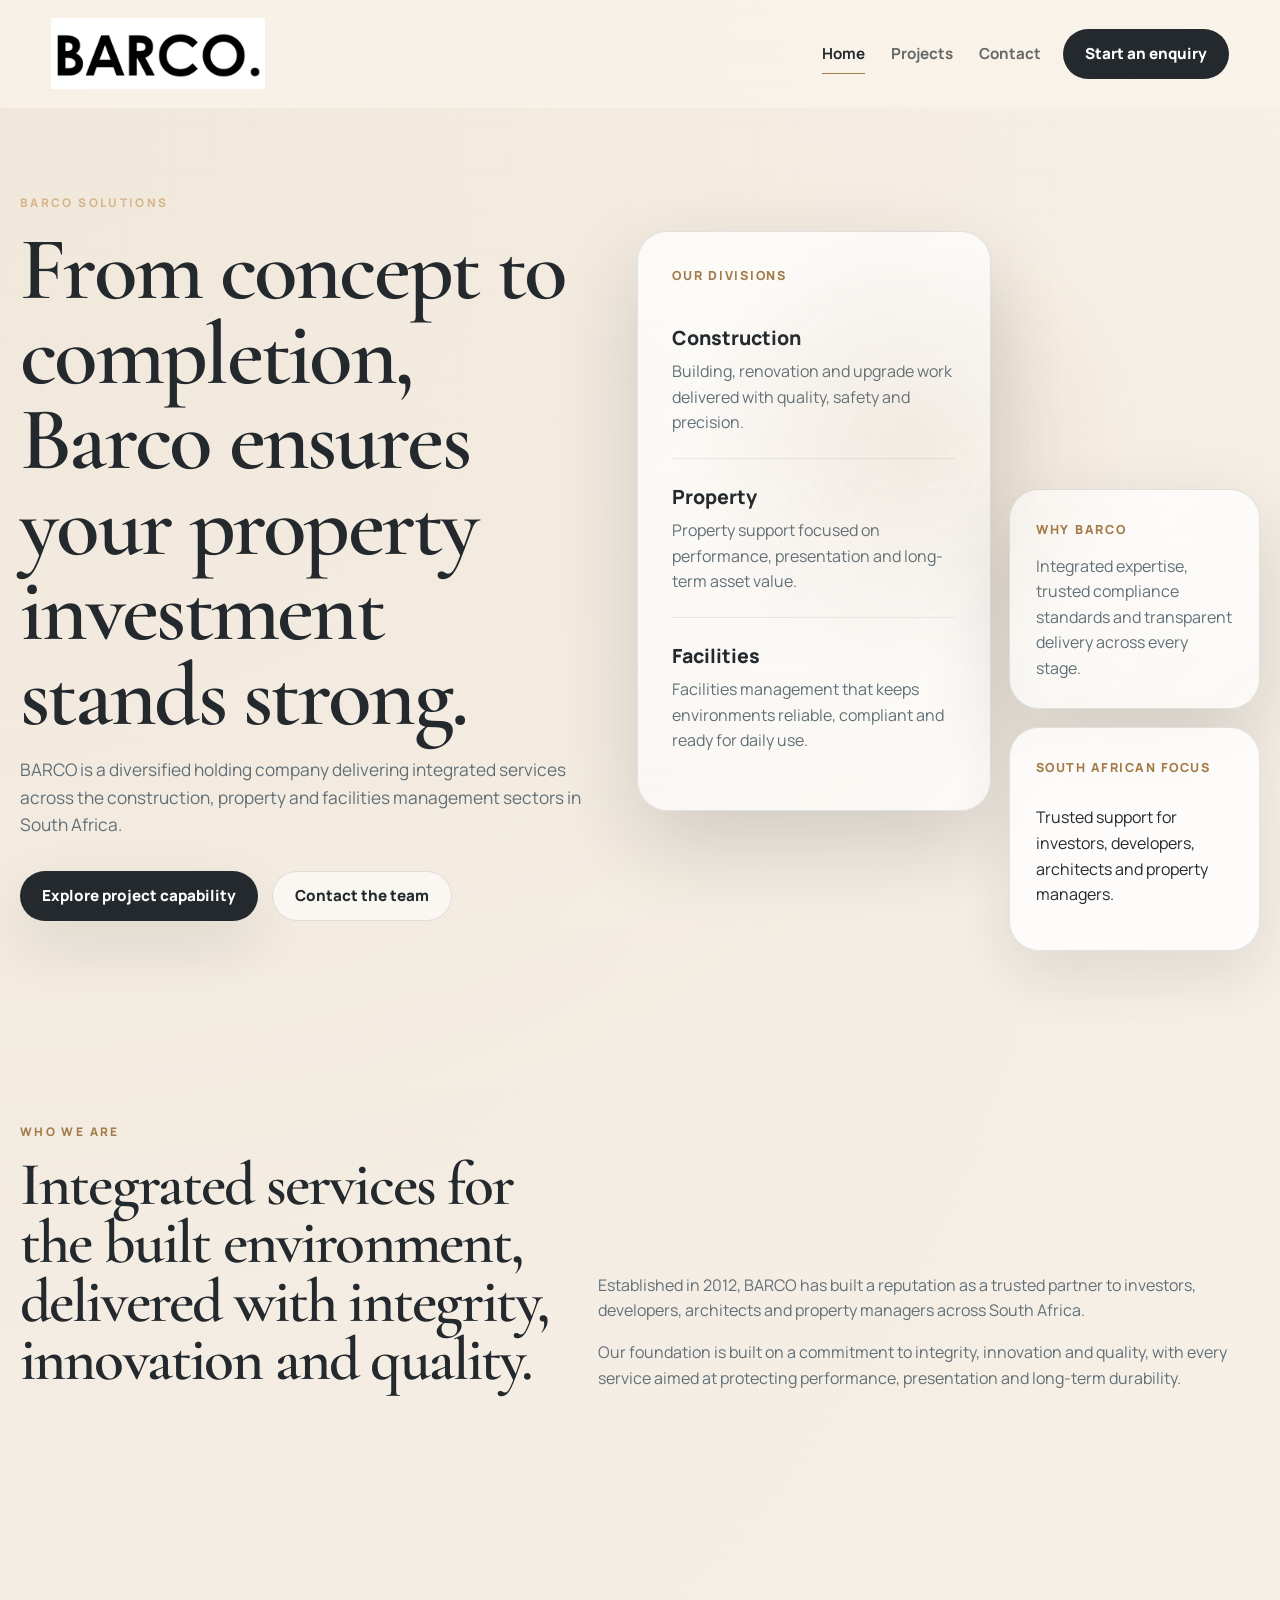
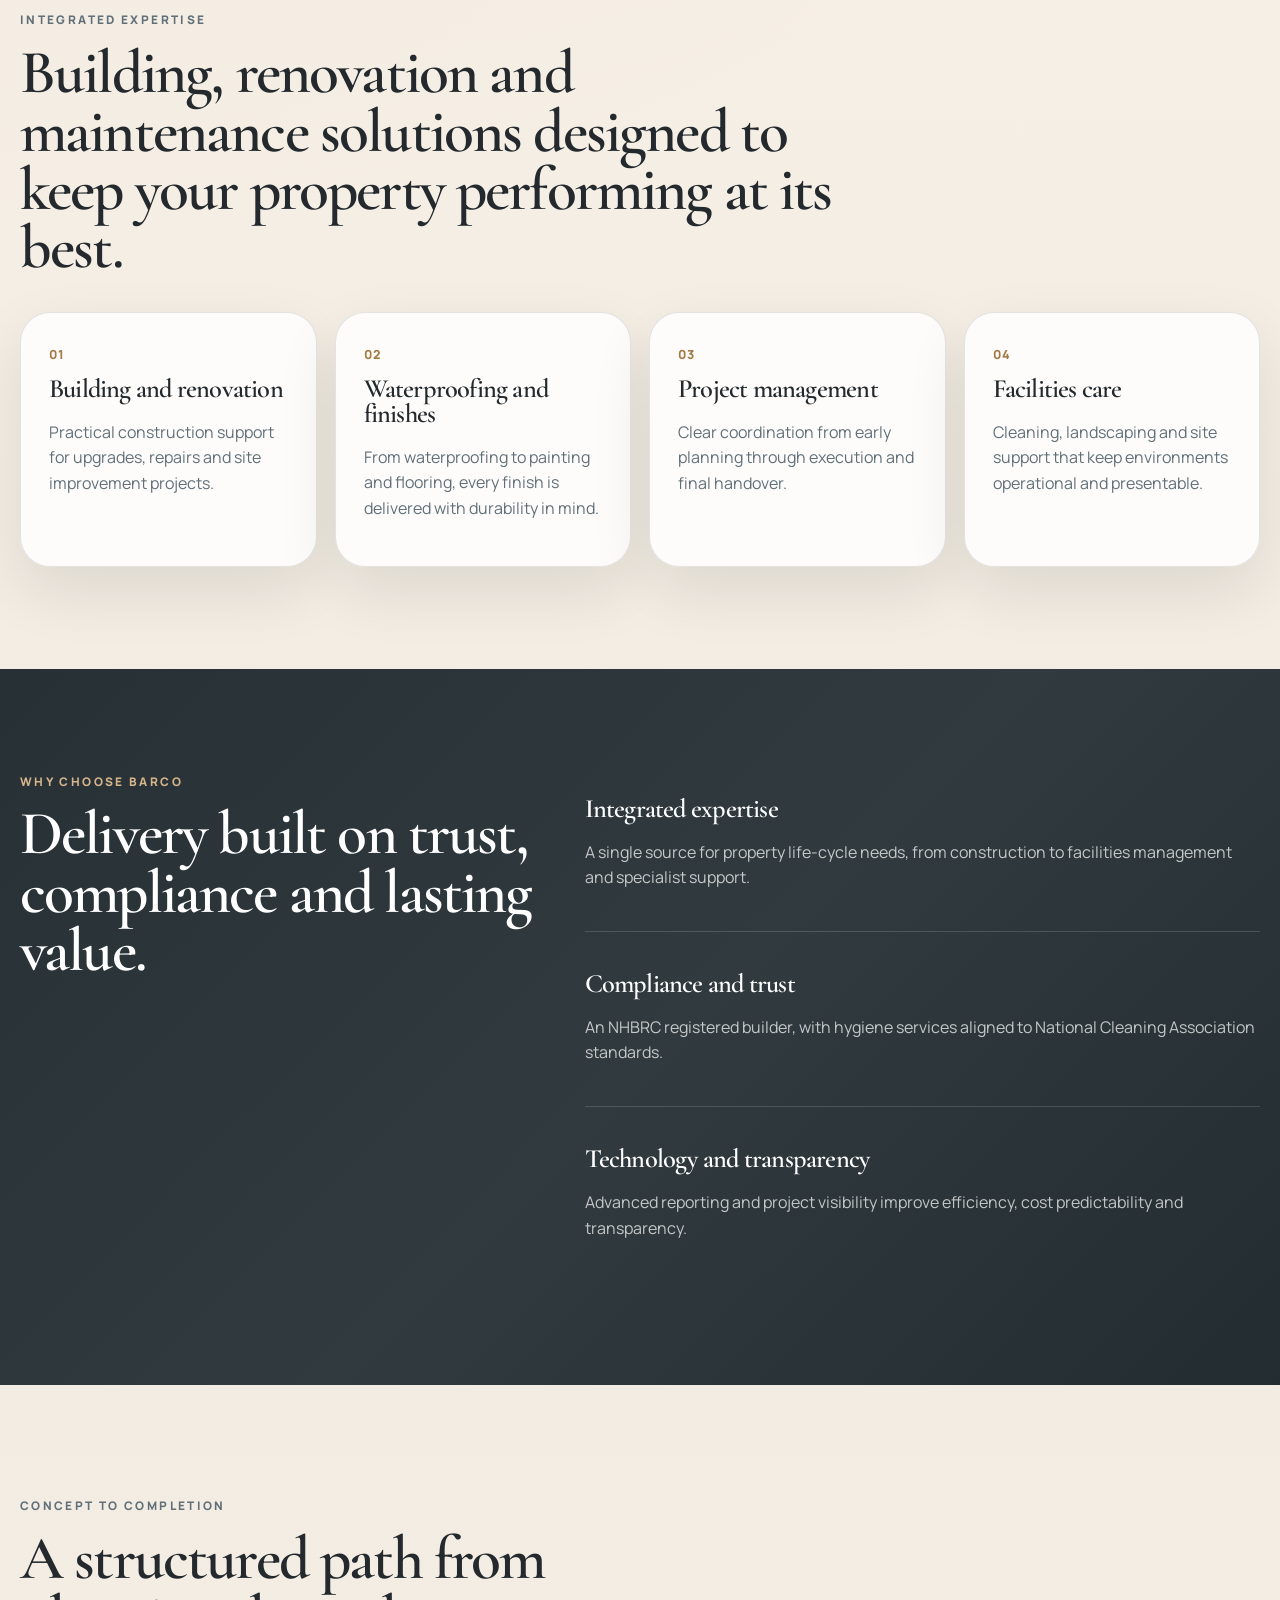
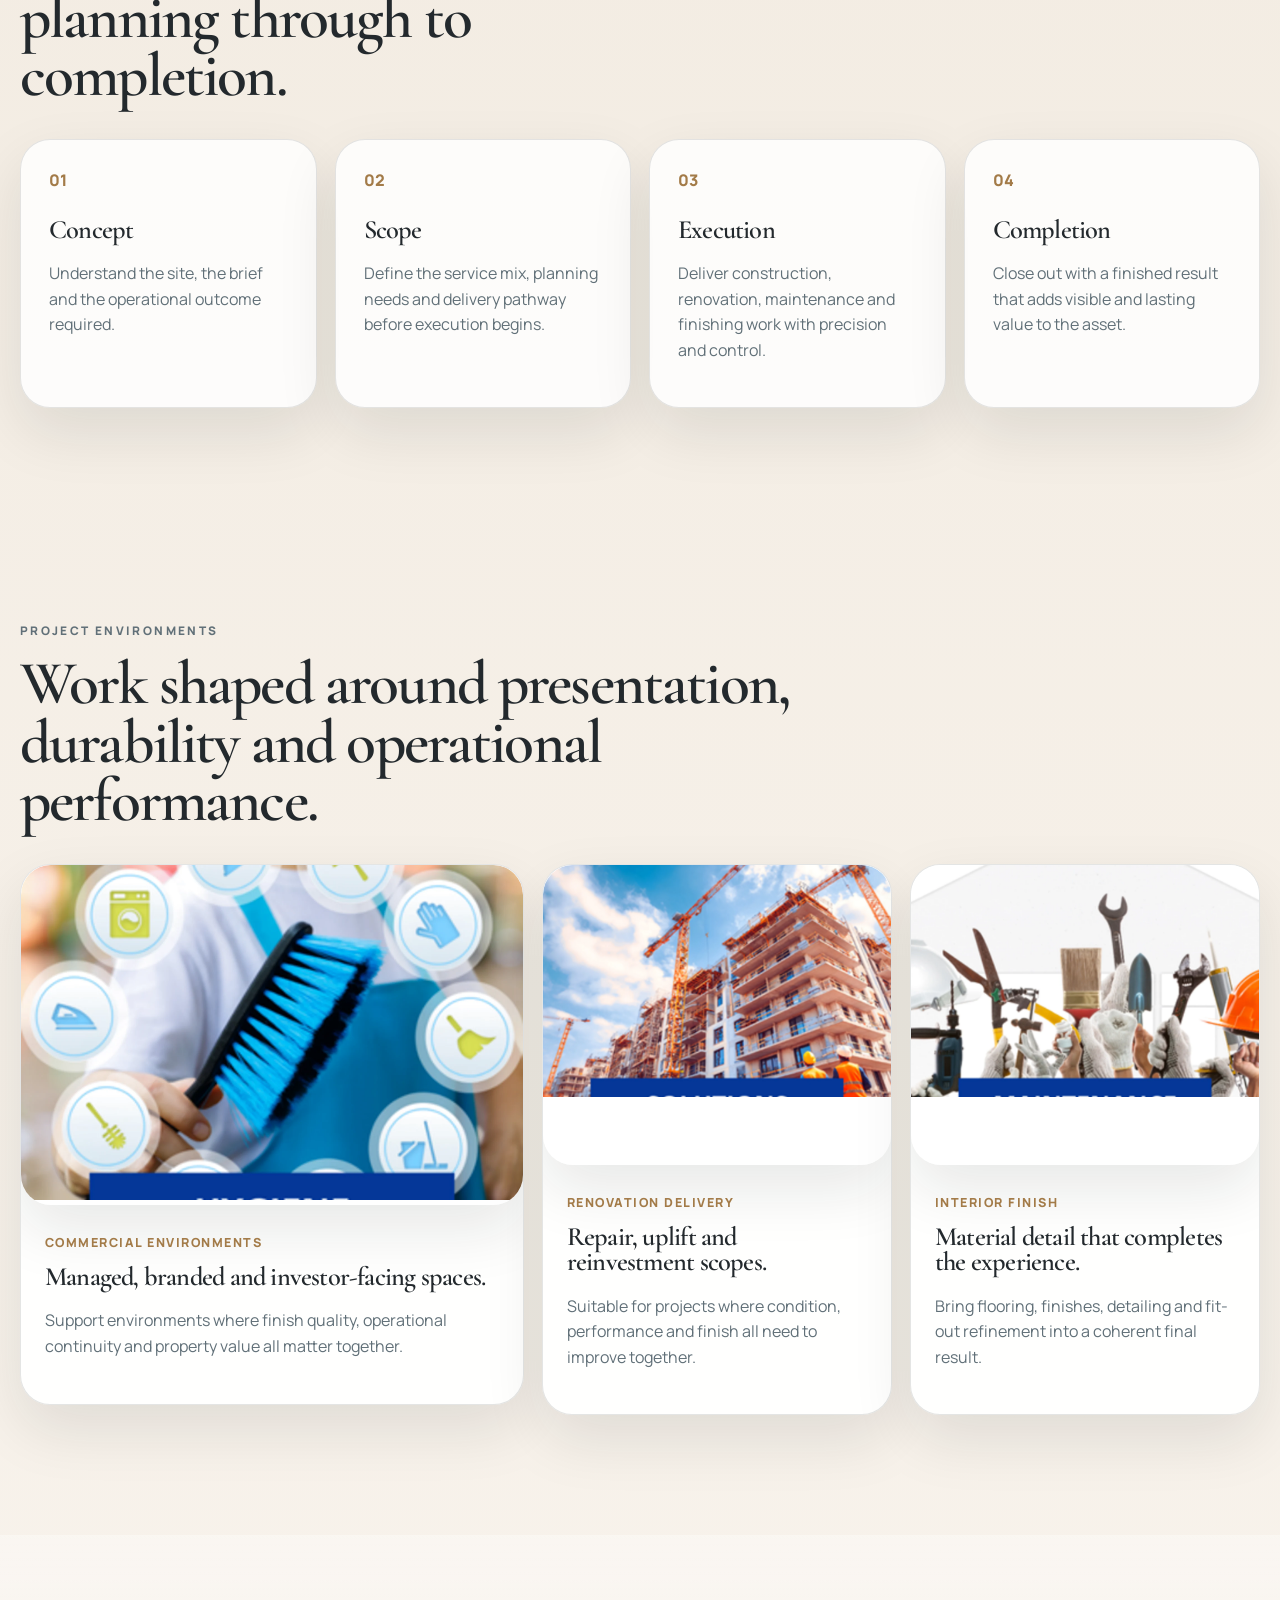
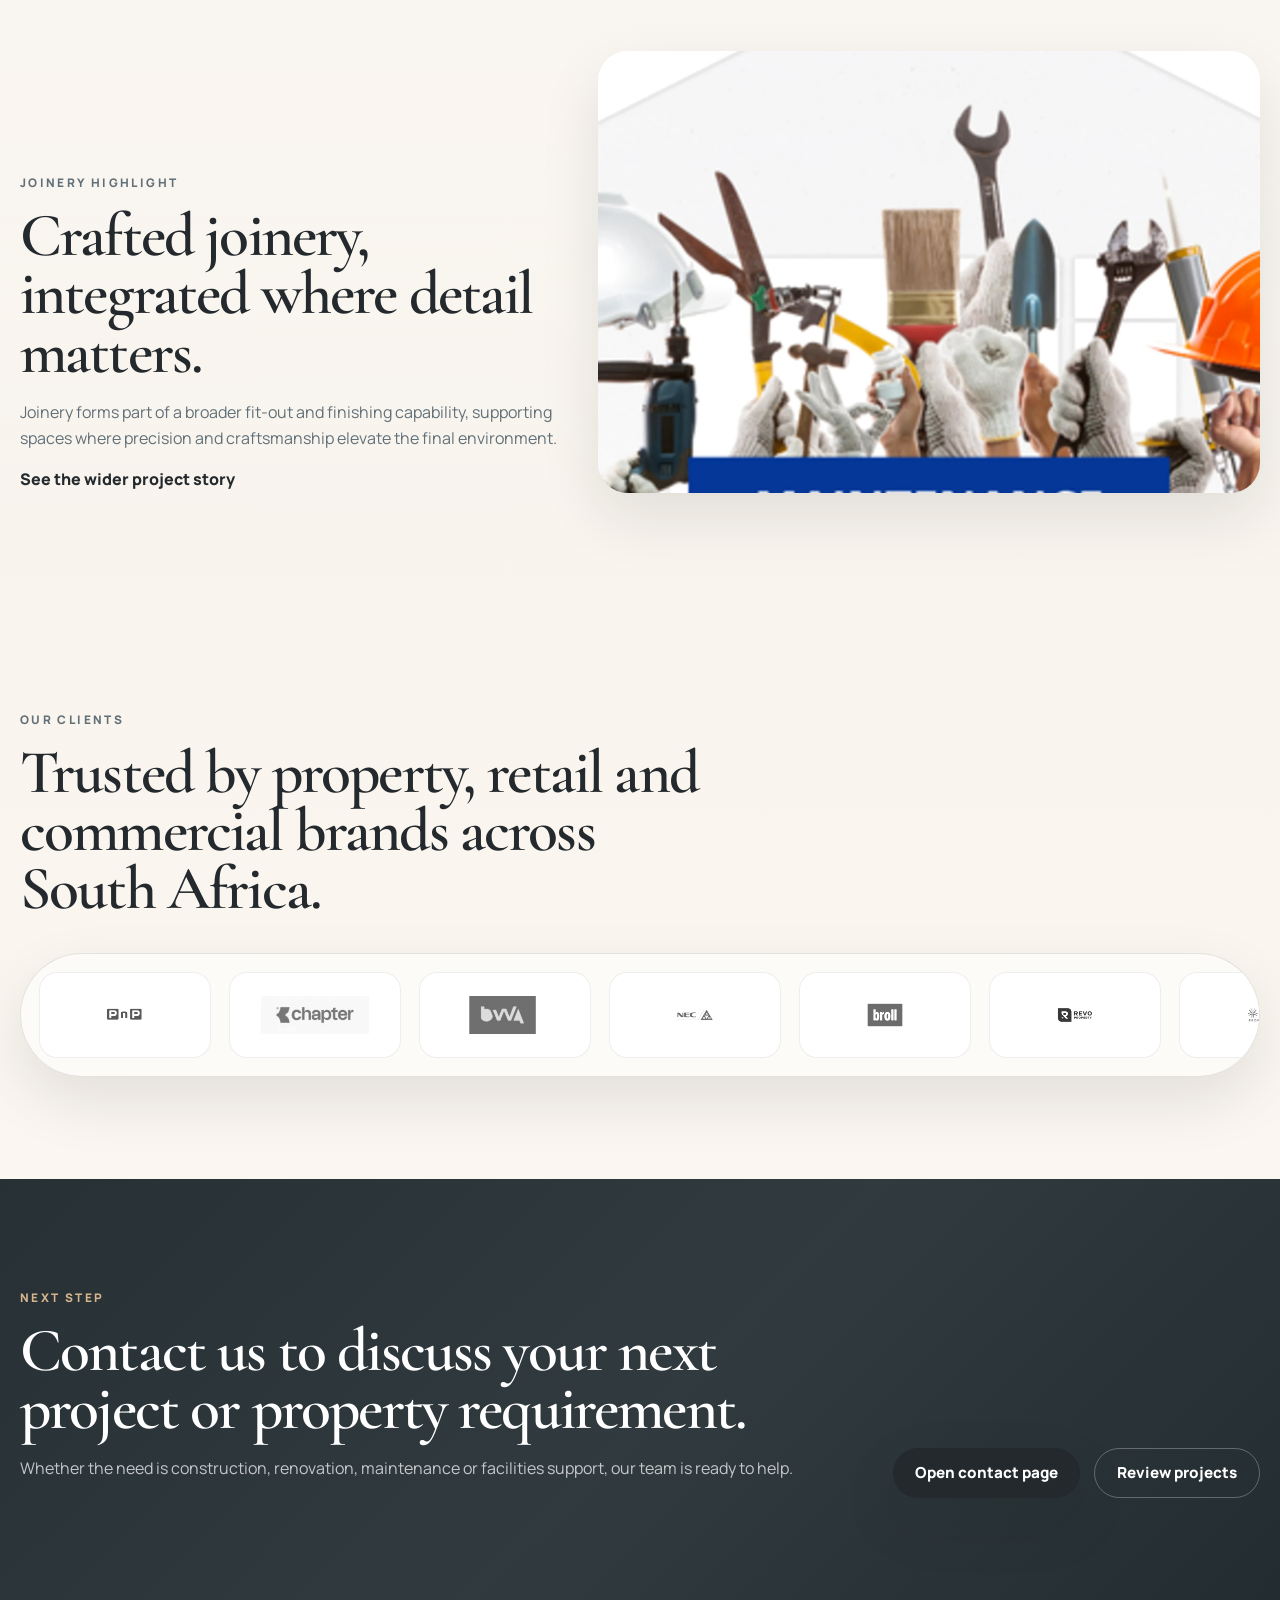
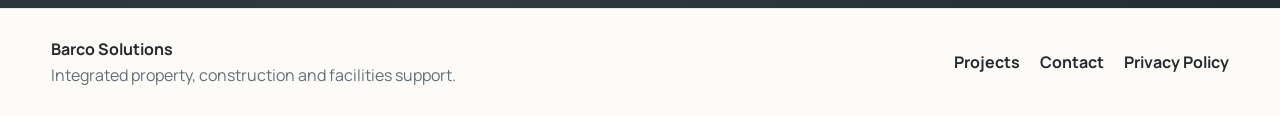
==== commit df2463be: "refine live site copy and motion" ====
--- a/index.html
+++ b/index.html
@@ -31,8 +31,8 @@
       <div class="hero-shell">
         <div class="hero-copy" data-reveal>
           <p class="eyebrow">Barco Solutions</p>
-          <h1>Integrated property, construction and facilities support with a concept-to-completion mindset.</h1>
-          <p class="lead">Barco Solutions brings together practical project delivery, maintenance, renovation and fit-out support for commercial and residential environments across South Africa.</p>
+          <h1>From concept to completion, Barco ensures your property investment stands strong.</h1>
+          <p class="lead">BARCO is a diversified holding company delivering integrated services across the construction, property and facilities management sectors in South Africa.</p>
           <div class="hero-actions">
             <a class="btn btn-solid" href="projects.html">Explore project capability</a>
             <a class="btn btn-outline" href="contact.html">Contact the team</a>
@@ -41,25 +41,25 @@
         <div class="hero-visual" data-reveal>
           <div class="hero-matrix">
             <div class="matrix-card matrix-card-lead">
-              <span>Delivery architecture</span>
+              <span>Our divisions</span>
               <div class="matrix-row">
                 <strong>Construction</strong>
-                <p>Renovation, upgrade and project-led execution.</p>
+                <p>Building, renovation and upgrade work delivered with quality, safety and precision.</p>
               </div>
               <div class="matrix-row">
                 <strong>Property</strong>
-                <p>Support environments where value, usability and presentation matter together.</p>
+                <p>Property support focused on performance, presentation and long-term asset value.</p>
               </div>
               <div class="matrix-row">
                 <strong>Facilities</strong>
-                <p>Continuity-focused care that keeps sites performing day to day.</p>
+                <p>Facilities management that keeps environments reliable, compliant and ready for daily use.</p>
               </div>
             </div>
           </div>
           <div class="visual-aside">
             <div class="matrix-card matrix-card-note">
               <span>Why Barco</span>
-              <p>Integrated expertise, compliance-led positioning and transparent project flow.</p>
+              <p>Integrated expertise, trusted compliance standards and transparent delivery across every stage.</p>
             </div>
             <div class="note-card">
               <span>South African focus</span>
@@ -74,11 +74,11 @@
       <div class="section-shell two-column">
         <div data-reveal>
           <p class="eyebrow eyebrow-dark">Who we are</p>
-          <h2>One delivery partner for the built environment, from early planning through to practical completion.</h2>
+          <h2>Integrated services for the built environment, delivered with integrity, innovation and quality.</h2>
         </div>
         <div class="rich-copy" data-reveal>
-          <p>Barco is publicly positioned as a diversified holding company serving the construction, property and facilities management sectors in South Africa. This demo brings that message into a calmer, more premium digital experience.</p>
-          <p>The emphasis is clear: integrated expertise, transparent delivery, compliance-led work and lasting value across the full property life cycle.</p>
+          <p>Established in 2012, BARCO has built a reputation as a trusted partner to investors, developers, architects and property managers across South Africa.</p>
+          <p>Our foundation is built on a commitment to integrity, innovation and quality, with every service aimed at protecting performance, presentation and long-term durability.</p>
         </div>
       </div>
     </section>
@@ -86,28 +86,28 @@
     <section class="section-shell expertise-section">
       <div class="section-heading left" data-reveal>
         <p class="eyebrow eyebrow-dark">Integrated expertise</p>
-        <h2>Structured support across construction, maintenance, finishing and operational continuity.</h2>
+        <h2>Building, renovation and maintenance solutions designed to keep your property performing at its best.</h2>
       </div>
       <div class="feature-grid feature-grid-four">
         <article class="feature-card" data-reveal>
           <span>01</span>
-          <h3>Construction support</h3>
-          <p>Coordinate building, renovation and upgrade scopes with one practical delivery structure.</p>
+          <h3>Building and renovation</h3>
+          <p>Practical construction support for upgrades, repairs and site improvement projects.</p>
         </article>
         <article class="feature-card" data-reveal>
           <span>02</span>
-          <h3>Facilities continuity</h3>
-          <p>Support property performance, usability and presentation through proactive site care.</p>
+          <h3>Waterproofing and finishes</h3>
+          <p>From waterproofing to painting and flooring, every finish is delivered with durability in mind.</p>
         </article>
         <article class="feature-card" data-reveal>
           <span>03</span>
-          <h3>Finish-led outcomes</h3>
-          <p>Bring together waterproofing, flooring, painting and crafted detail where the final impression matters.</p>
+          <h3>Project management</h3>
+          <p>Clear coordination from early planning through execution and final handover.</p>
         </article>
         <article class="feature-card" data-reveal>
           <span>04</span>
-          <h3>Project visibility</h3>
-          <p>Keep scope, timing and site expectations clear from first briefing to final handover.</p>
+          <h3>Facilities care</h3>
+          <p>Cleaning, landscaping and site support that keep environments operational and presentable.</p>
         </article>
       </div>
     </section>
@@ -116,20 +116,20 @@
       <div class="section-shell trust-grid">
         <div class="trust-copy" data-reveal>
           <p class="eyebrow">Why choose Barco</p>
-          <h2>Precision, transparency and compliance positioned as core operating standards.</h2>
+          <h2>Delivery built on trust, compliance and lasting value.</h2>
         </div>
         <div class="trust-list">
           <article class="trust-item" data-reveal>
             <h3>Integrated expertise</h3>
-            <p>Single source coordination for property life-cycle needs from construction through facilities support.</p>
+            <p>A single source for property life-cycle needs, from construction to facilities management and specialist support.</p>
           </article>
           <article class="trust-item" data-reveal>
             <h3>Compliance and trust</h3>
-            <p>Official site messaging highlights NHBRC registration and sector compliance across relevant divisions.</p>
+            <p>An NHBRC registered builder, with hygiene services aligned to National Cleaning Association standards.</p>
           </article>
           <article class="trust-item" data-reveal>
             <h3>Technology and transparency</h3>
-            <p>Project visibility and reporting are positioned as part of a more accountable delivery model.</p>
+            <p>Advanced reporting and project visibility improve efficiency, cost predictability and transparency.</p>
           </article>
         </div>
       </div>
@@ -138,28 +138,28 @@
     <section class="section-shell process-section">
       <div class="section-heading left narrow" data-reveal>
         <p class="eyebrow eyebrow-dark">Concept to completion</p>
-        <h2>A cleaner explanation of how work moves from brief to finished environment.</h2>
+        <h2>A structured path from planning through to completion.</h2>
       </div>
       <div class="timeline-grid">
         <article class="timeline-card" data-reveal>
           <strong>01</strong>
-          <h3>Define the brief</h3>
-          <p>Understand the site context, service mix and operational priorities before work begins.</p>
+          <h3>Concept</h3>
+          <p>Understand the site, the brief and the operational outcome required.</p>
         </article>
         <article class="timeline-card" data-reveal>
           <strong>02</strong>
-          <h3>Scope the pathway</h3>
-          <p>Align delivery requirements, sequencing and expectations around the real project environment.</p>
+          <h3>Scope</h3>
+          <p>Define the service mix, planning needs and delivery pathway before execution begins.</p>
         </article>
         <article class="timeline-card" data-reveal>
           <strong>03</strong>
-          <h3>Execute with control</h3>
-          <p>Coordinate practical construction, maintenance and finishing work with a quality-led standard.</p>
+          <h3>Execution</h3>
+          <p>Deliver construction, renovation, maintenance and finishing work with precision and control.</p>
         </article>
         <article class="timeline-card" data-reveal>
           <strong>04</strong>
-          <h3>Close with clarity</h3>
-          <p>Complete with visible outcomes, improved presentation and a stronger final handover experience.</p>
+          <h3>Completion</h3>
+          <p>Close out with a finished result that adds visible and lasting value to the asset.</p>
         </article>
       </div>
     </section>
@@ -167,7 +167,7 @@
     <section class="section-shell environments-section">
       <div class="section-heading left" data-reveal>
         <p class="eyebrow eyebrow-dark">Project environments</p>
-        <h2>Visual proof anchored in presentation, durability and fit-for-purpose delivery.</h2>
+        <h2>Work shaped around presentation, durability and operational performance.</h2>
       </div>
       <div class="project-grid">
         <article class="project-card project-card-wide" data-reveal>
@@ -177,7 +177,7 @@
           <div class="project-copy">
             <span>Commercial environments</span>
             <h3>Managed, branded and investor-facing spaces.</h3>
-            <p>Support environments where quality finish, operational continuity and tenant or brand experience all carry weight.</p>
+            <p>Support environments where finish quality, operational continuity and property value all matter together.</p>
           </div>
         </article>
         <article class="project-card" data-reveal>
@@ -187,7 +187,7 @@
           <div class="project-copy">
             <span>Renovation delivery</span>
             <h3>Repair, uplift and reinvestment scopes.</h3>
-            <p>Suitable for projects where condition, value and finish all need to improve together.</p>
+            <p>Suitable for projects where condition, performance and finish all need to improve together.</p>
           </div>
         </article>
         <article class="project-card" data-reveal>
@@ -197,7 +197,7 @@
           <div class="project-copy">
             <span>Interior finish</span>
             <h3>Material detail that completes the experience.</h3>
-            <p>Bring flooring, coatings, detailing and fit-out refinement into a more coherent final result.</p>
+            <p>Bring flooring, finishes, detailing and fit-out refinement into a coherent final result.</p>
           </div>
         </article>
       </div>
@@ -208,7 +208,7 @@
         <div class="joinery-copy" data-reveal>
           <p class="eyebrow">Joinery highlight</p>
           <h2>Crafted joinery, integrated where detail matters.</h2>
-          <p>Barco Solutions can position joinery as part of a broader fit-out and finish strategy, with room for deeper showcase content as more approved project material becomes available.</p>
+          <p>Joinery forms part of a broader fit-out and finishing capability, supporting spaces where precision and craftsmanship elevate the final environment.</p>
           <a class="text-link" href="projects.html">See the wider project story</a>
         </div>
         <div class="media-frame wide-soft" data-reveal>
@@ -220,8 +220,8 @@
     <section class="clients-section">
       <div class="section-shell">
         <div class="section-heading left narrow" data-reveal>
-          <p class="eyebrow eyebrow-dark">Official site clients</p>
-          <h2>Client marks shown here are limited to logos already displayed on the official Barco website.</h2>
+          <p class="eyebrow eyebrow-dark">Our clients</p>
+          <h2>Trusted by property, retail and commercial brands across South Africa.</h2>
         </div>
         <div class="logo-marquee" data-reveal aria-label="Official Barco client logos">
           <div class="logo-track">
@@ -247,8 +247,8 @@
       <div class="section-shell cta-shell">
         <div data-reveal>
           <p class="eyebrow">Next step</p>
-          <h2>Start the conversation with a team built around practical delivery.</h2>
-          <p>Share your property, project timing and service needs, and Barco Solutions can guide the next step.</p>
+          <h2>Contact us to discuss your next project or property requirement.</h2>
+          <p>Whether the need is construction, renovation, maintenance or facilities support, our team is ready to help.</p>
         </div>
         <div class="cta-actions" data-reveal>
           <a class="btn btn-light" href="contact.html">Open contact page</a>
--- a/styles.css
+++ b/styles.css
@@ -57,6 +57,7 @@
   background-size: 42px 42px;
   mask-image: linear-gradient(180deg, rgba(0, 0, 0, 0.4), transparent 85%);
   pointer-events: none;
+  animation: noiseShift 22s ease-in-out infinite alternate;
 }
 
 .site-head {
@@ -158,6 +159,21 @@
 
 .hero {
   padding: 42px 0 70px;
+  position: relative;
+  overflow: hidden;
+}
+
+.hero::before {
+  content: "";
+  position: absolute;
+  inset: 10% auto auto 52%;
+  width: 38vw;
+  height: 38vw;
+  border-radius: 50%;
+  background: radial-gradient(circle, rgba(163, 123, 72, 0.12), transparent 66%);
+  filter: blur(10px);
+  animation: driftGlow 18s ease-in-out infinite alternate;
+  pointer-events: none;
 }
 
 .hero-shell {
@@ -277,6 +293,7 @@
     linear-gradient(180deg, rgba(255, 255, 255, 0.82), rgba(255, 255, 255, 0.66)),
     linear-gradient(135deg, rgba(163, 123, 72, 0.08), rgba(255, 255, 255, 0));
   box-shadow: var(--shadow-deep);
+  transition: transform 0.28s ease, box-shadow 0.28s ease, border-color 0.28s ease;
 }
 
 .matrix-card span {
@@ -372,6 +389,20 @@
   border-radius: var(--radius);
   background: var(--surface);
   box-shadow: var(--shadow);
+  transition: transform 0.28s ease, box-shadow 0.28s ease, border-color 0.28s ease;
+}
+
+.matrix-card:hover,
+.note-card:hover,
+.feature-card:hover,
+.timeline-card:hover,
+.project-card:hover,
+.contact-card:hover,
+.contact-form-card:hover,
+.fact-card:hover {
+  transform: translateY(-4px);
+  box-shadow: 0 30px 72px rgba(21, 26, 31, 0.14);
+  border-color: rgba(163, 123, 72, 0.2);
 }
 
 .note-card {
@@ -764,6 +795,24 @@
   }
   to {
     transform: translateX(-50%);
+  }
+}
+
+@keyframes noiseShift {
+  from {
+    transform: translate3d(0, 0, 0);
+  }
+  to {
+    transform: translate3d(6px, -8px, 0);
+  }
+}
+
+@keyframes driftGlow {
+  from {
+    transform: translate3d(0, 0, 0) scale(1);
+  }
+  to {
+    transform: translate3d(-18px, 24px, 0) scale(1.08);
   }
 }
 
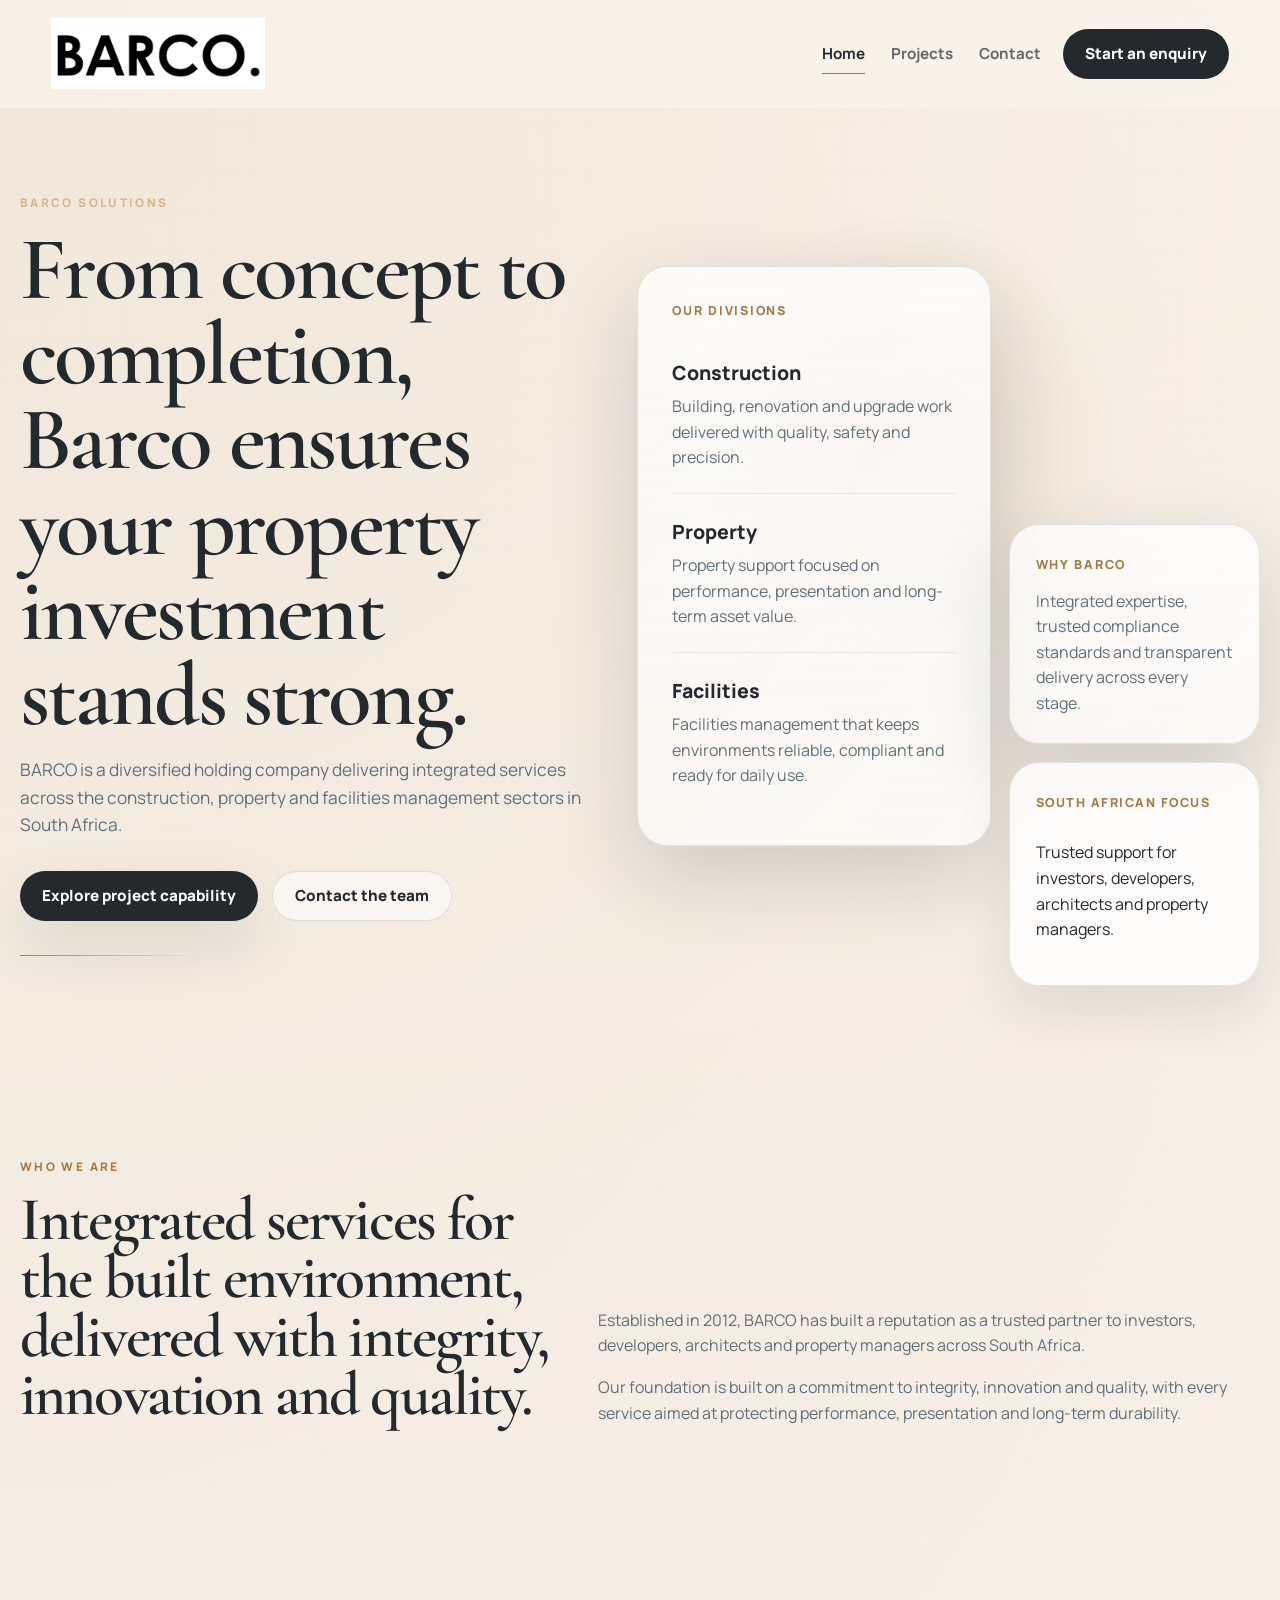
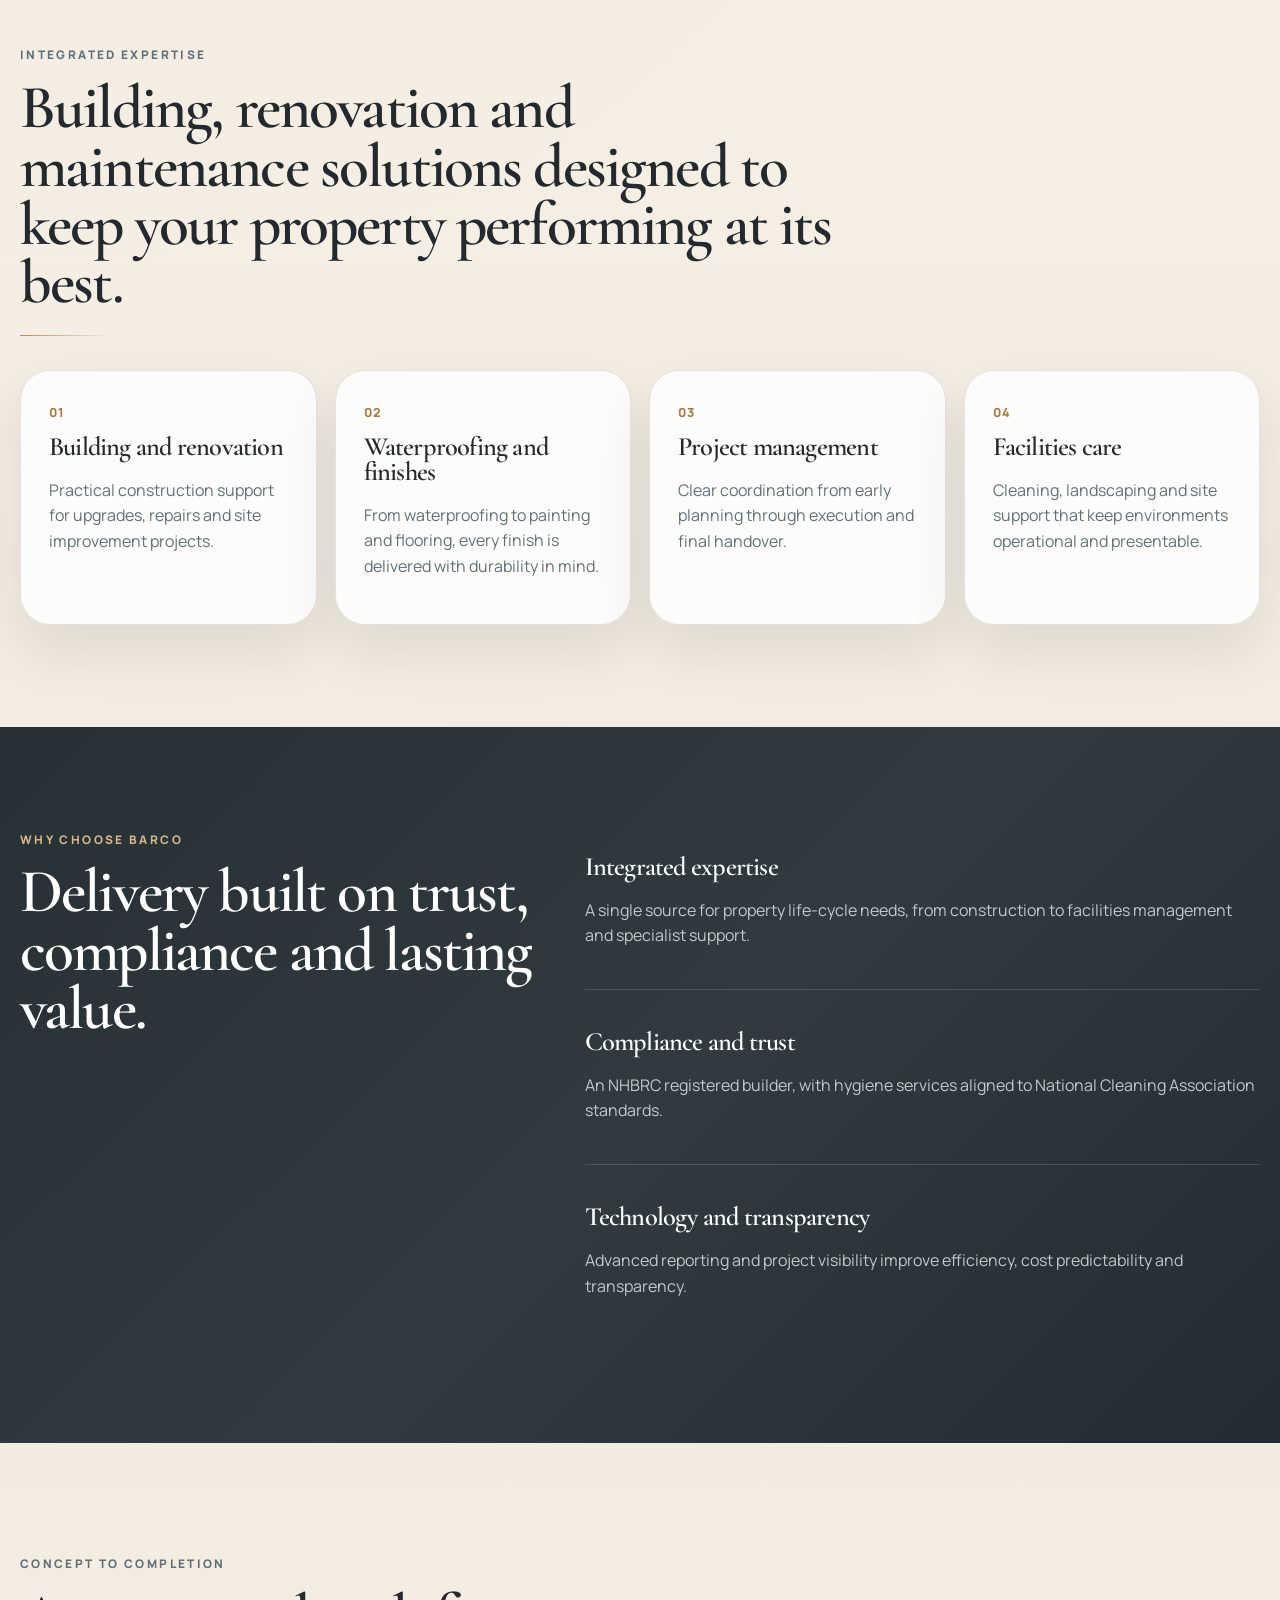
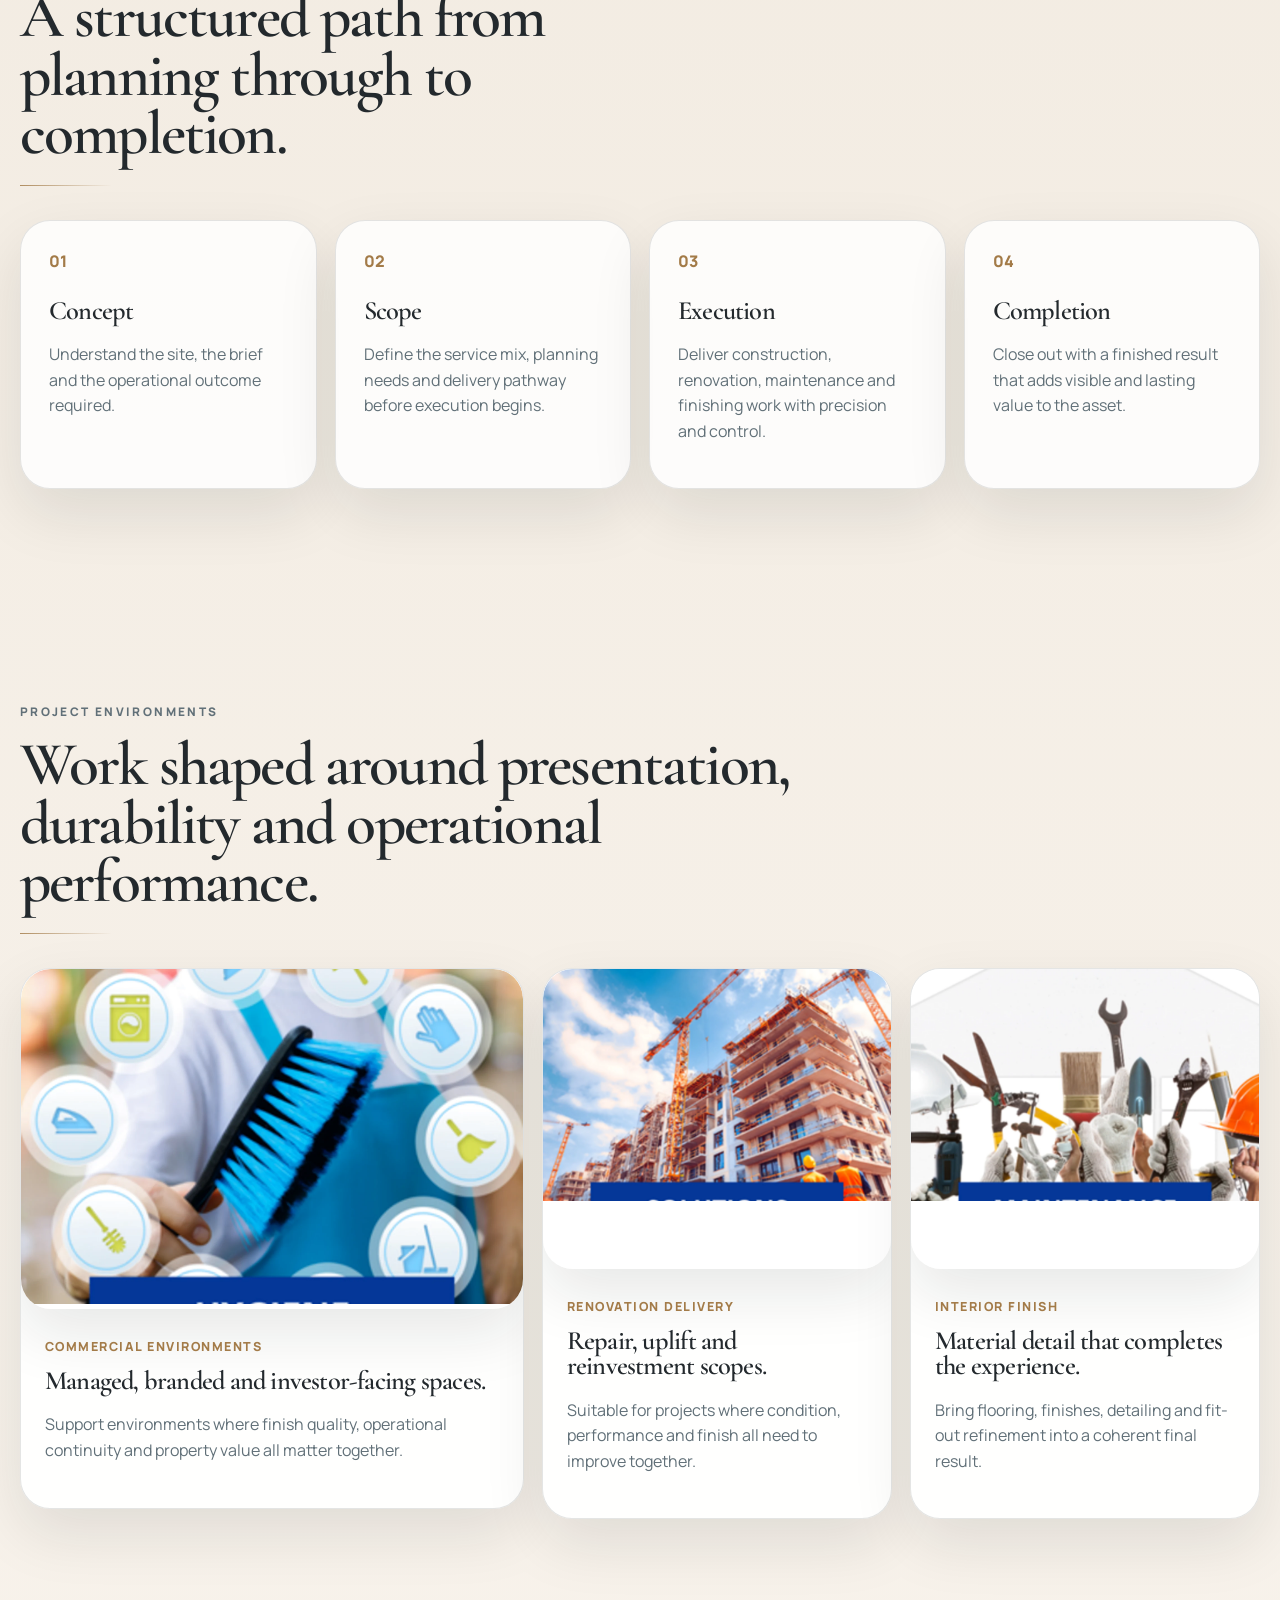
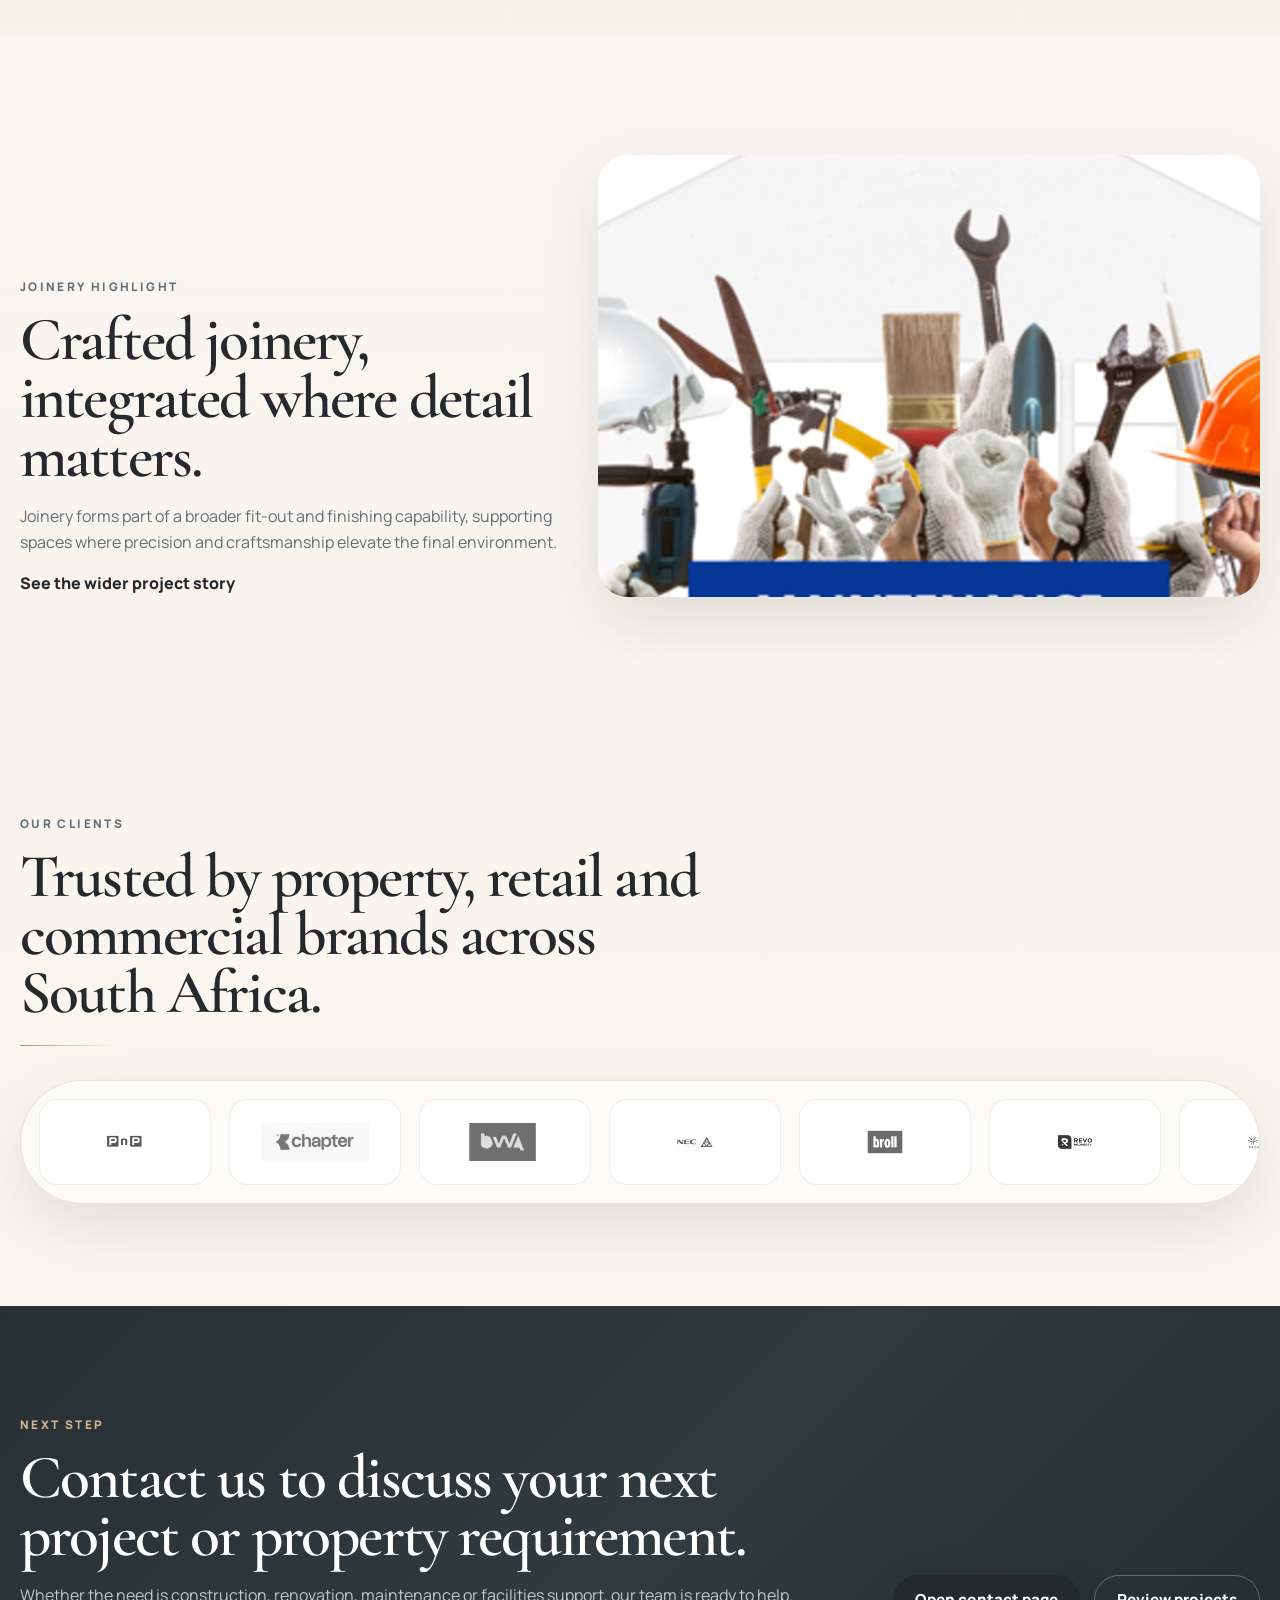
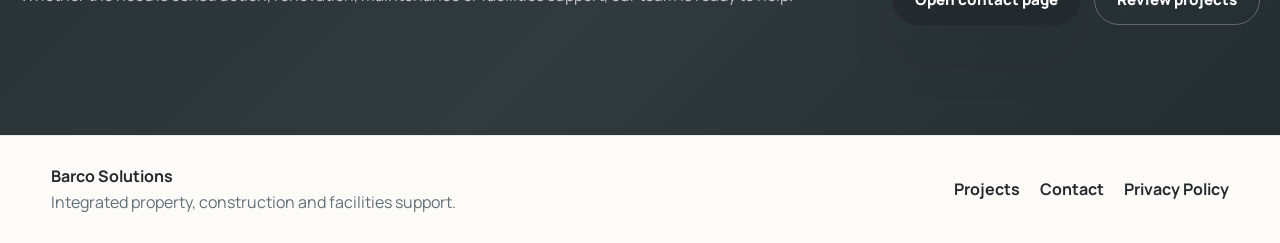
==== commit d8ea6d55: "add premium motion cues" ====
--- a/index.html
+++ b/index.html
@@ -13,6 +13,7 @@
 </head>
 <body>
   <div class="page-noise" aria-hidden="true"></div>
+  <div class="scroll-progress" aria-hidden="true"><i></i></div>
 
   <header class="site-head" data-elevate>
     <a class="brand" href="index.html" aria-label="Barco Solutions home">
@@ -37,9 +38,10 @@
             <a class="btn btn-solid" href="projects.html">Explore project capability</a>
             <a class="btn btn-outline" href="contact.html">Contact the team</a>
           </div>
+          <div class="hero-line" aria-hidden="true"></div>
         </div>
         <div class="hero-visual" data-reveal>
-          <div class="hero-matrix">
+          <div class="hero-matrix" data-float data-float-speed="0.7">
             <div class="matrix-card matrix-card-lead">
               <span>Our divisions</span>
               <div class="matrix-row">
@@ -57,11 +59,11 @@
             </div>
           </div>
           <div class="visual-aside">
-            <div class="matrix-card matrix-card-note">
+            <div class="matrix-card matrix-card-note" data-float data-float-speed="1.15">
               <span>Why Barco</span>
               <p>Integrated expertise, trusted compliance standards and transparent delivery across every stage.</p>
             </div>
-            <div class="note-card">
+            <div class="note-card" data-float data-float-speed="1.45">
               <span>South African focus</span>
               <p>Trusted support for investors, developers, architects and property managers.</p>
             </div>
--- a/styles.css
+++ b/styles.css
@@ -60,6 +60,25 @@
   animation: noiseShift 22s ease-in-out infinite alternate;
 }
 
+.scroll-progress {
+  position: fixed;
+  top: 0;
+  left: 0;
+  right: 0;
+  z-index: 120;
+  height: 3px;
+  pointer-events: none;
+}
+
+.scroll-progress i {
+  display: block;
+  width: var(--scroll-progress, 0%);
+  height: 100%;
+  background: linear-gradient(90deg, var(--accent), #d9c29d 52%, var(--ink));
+  box-shadow: 0 0 18px rgba(163, 123, 72, 0.45);
+  transition: width 0.12s linear;
+}
+
 .site-head {
   position: sticky;
   top: 0;
@@ -185,6 +204,14 @@
 
 .hero-copy {
   padding: 44px 0 30px;
+}
+
+.hero-line {
+  width: min(180px, 42vw);
+  height: 1px;
+  margin-top: 34px;
+  background: linear-gradient(90deg, rgba(163, 123, 72, 0.92), rgba(163, 123, 72, 0));
+  animation: linePulse 4.8s ease-in-out infinite;
 }
 
 .eyebrow {
@@ -294,6 +321,8 @@
     linear-gradient(135deg, rgba(163, 123, 72, 0.08), rgba(255, 255, 255, 0));
   box-shadow: var(--shadow-deep);
   transition: transform 0.28s ease, box-shadow 0.28s ease, border-color 0.28s ease;
+  position: relative;
+  overflow: hidden;
 }
 
 .matrix-card span {
@@ -390,6 +419,25 @@
   background: var(--surface);
   box-shadow: var(--shadow);
   transition: transform 0.28s ease, box-shadow 0.28s ease, border-color 0.28s ease;
+  position: relative;
+  overflow: hidden;
+}
+
+.matrix-card::after,
+.note-card::after,
+.feature-card::after,
+.timeline-card::after,
+.project-card::after,
+.contact-card::after,
+.contact-form-card::after,
+.fact-card::after {
+  content: "";
+  position: absolute;
+  inset: 0;
+  background: linear-gradient(120deg, transparent 20%, rgba(255, 255, 255, 0.22) 42%, transparent 62%);
+  transform: translateX(-130%);
+  transition: transform 0.8s ease;
+  pointer-events: none;
 }
 
 .matrix-card:hover,
@@ -405,6 +453,17 @@
   border-color: rgba(163, 123, 72, 0.2);
 }
 
+.matrix-card:hover::after,
+.note-card:hover::after,
+.feature-card:hover::after,
+.timeline-card:hover::after,
+.project-card:hover::after,
+.contact-card:hover::after,
+.contact-form-card:hover::after,
+.fact-card:hover::after {
+  transform: translateX(130%);
+}
+
 .note-card {
   padding: 26px;
 }
@@ -513,6 +572,7 @@
 
 .section-heading {
   margin-bottom: 34px;
+  position: relative;
 }
 
 .section-heading.left,
@@ -522,6 +582,15 @@
 
 .section-heading.narrow h2 {
   max-width: 700px;
+}
+
+.section-heading::after {
+  content: "";
+  display: block;
+  width: 92px;
+  height: 1px;
+  margin-top: 22px;
+  background: linear-gradient(90deg, rgba(163, 123, 72, 0.84), rgba(163, 123, 72, 0));
 }
 
 .timeline-grid {
@@ -780,13 +849,15 @@
 
 [data-reveal] {
   opacity: 0;
-  transform: translateY(22px);
-  transition: opacity 0.72s ease, transform 0.72s ease;
+  transform: translateY(28px) scale(0.985);
+  filter: blur(8px);
+  transition: opacity 0.82s ease, transform 0.82s ease, filter 0.82s ease;
 }
 
 [data-reveal].in-view {
   opacity: 1;
   transform: none;
+  filter: blur(0);
 }
 
 @keyframes logoScroll {
@@ -813,6 +884,19 @@
   }
   to {
     transform: translate3d(-18px, 24px, 0) scale(1.08);
+  }
+}
+
+@keyframes linePulse {
+  0%, 100% {
+    opacity: 0.7;
+    transform: scaleX(1);
+    transform-origin: left;
+  }
+  50% {
+    opacity: 1;
+    transform: scaleX(1.18);
+    transform-origin: left;
   }
 }
 
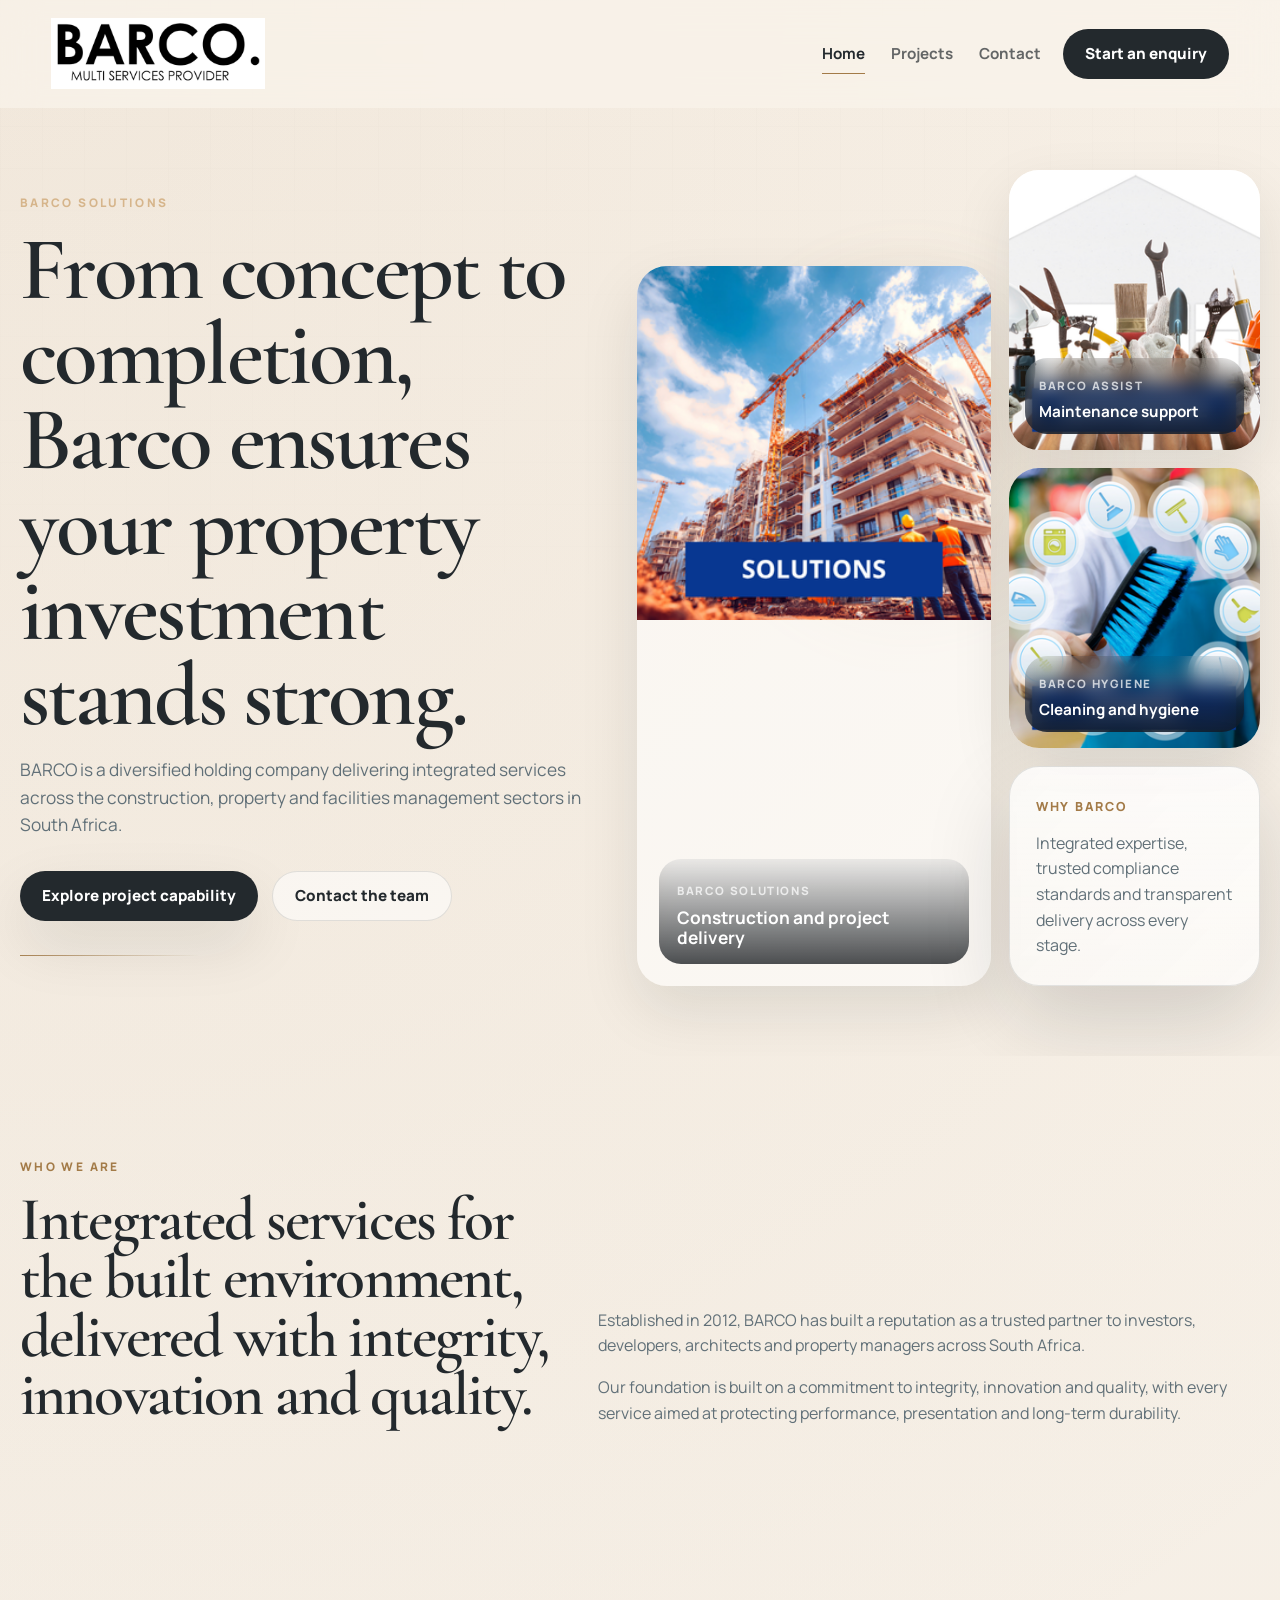
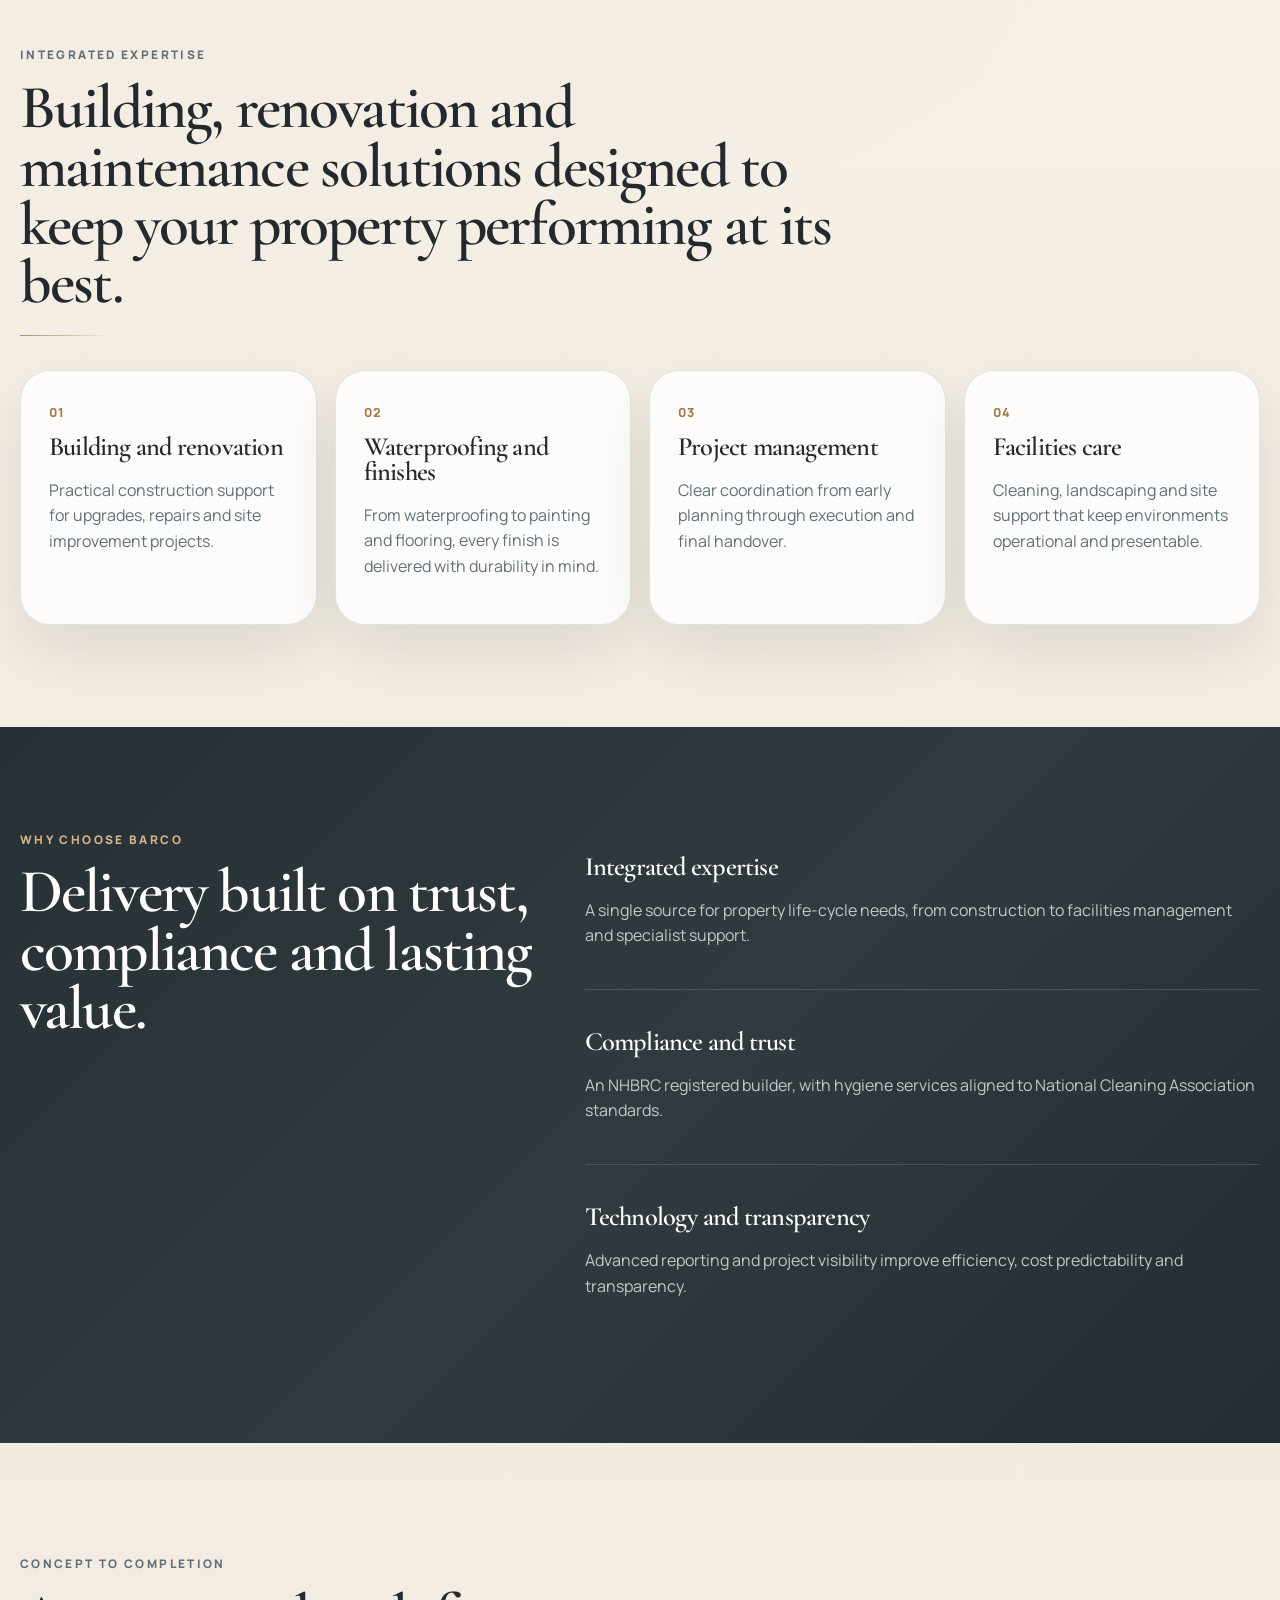
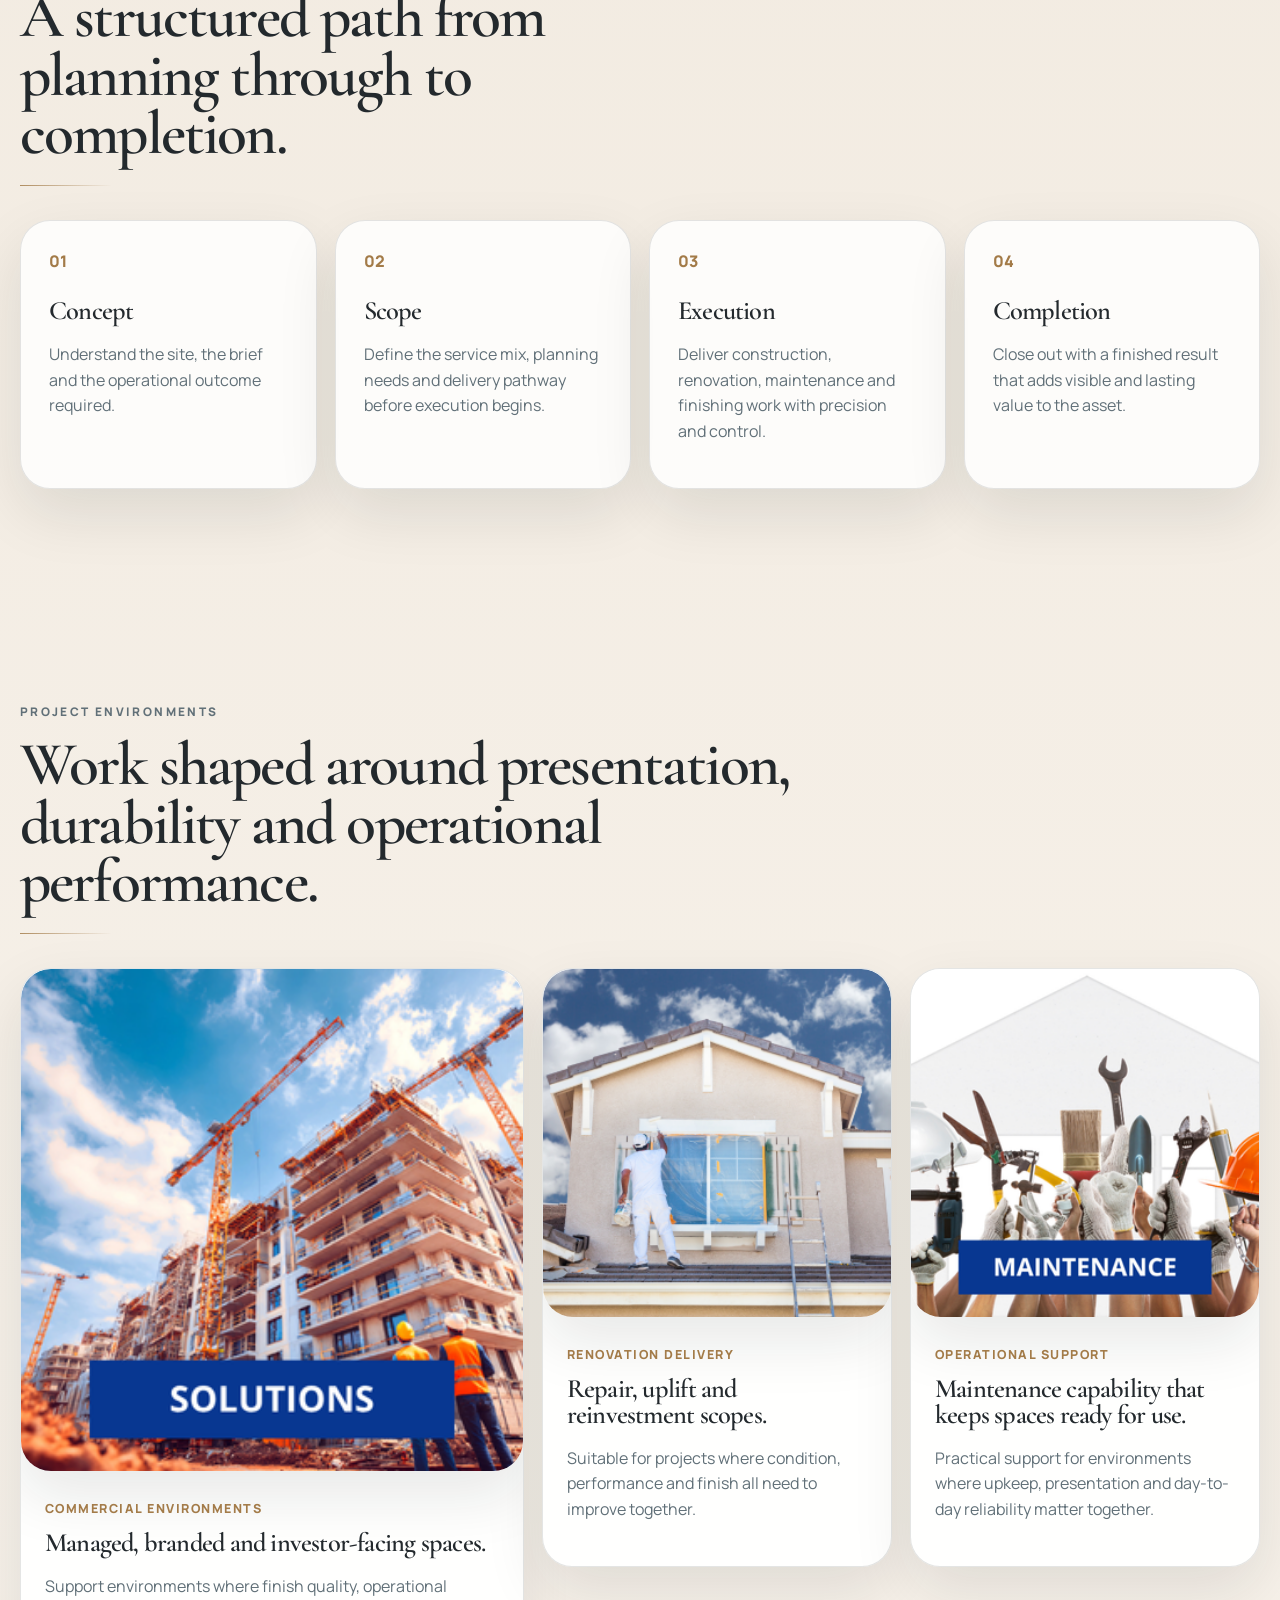
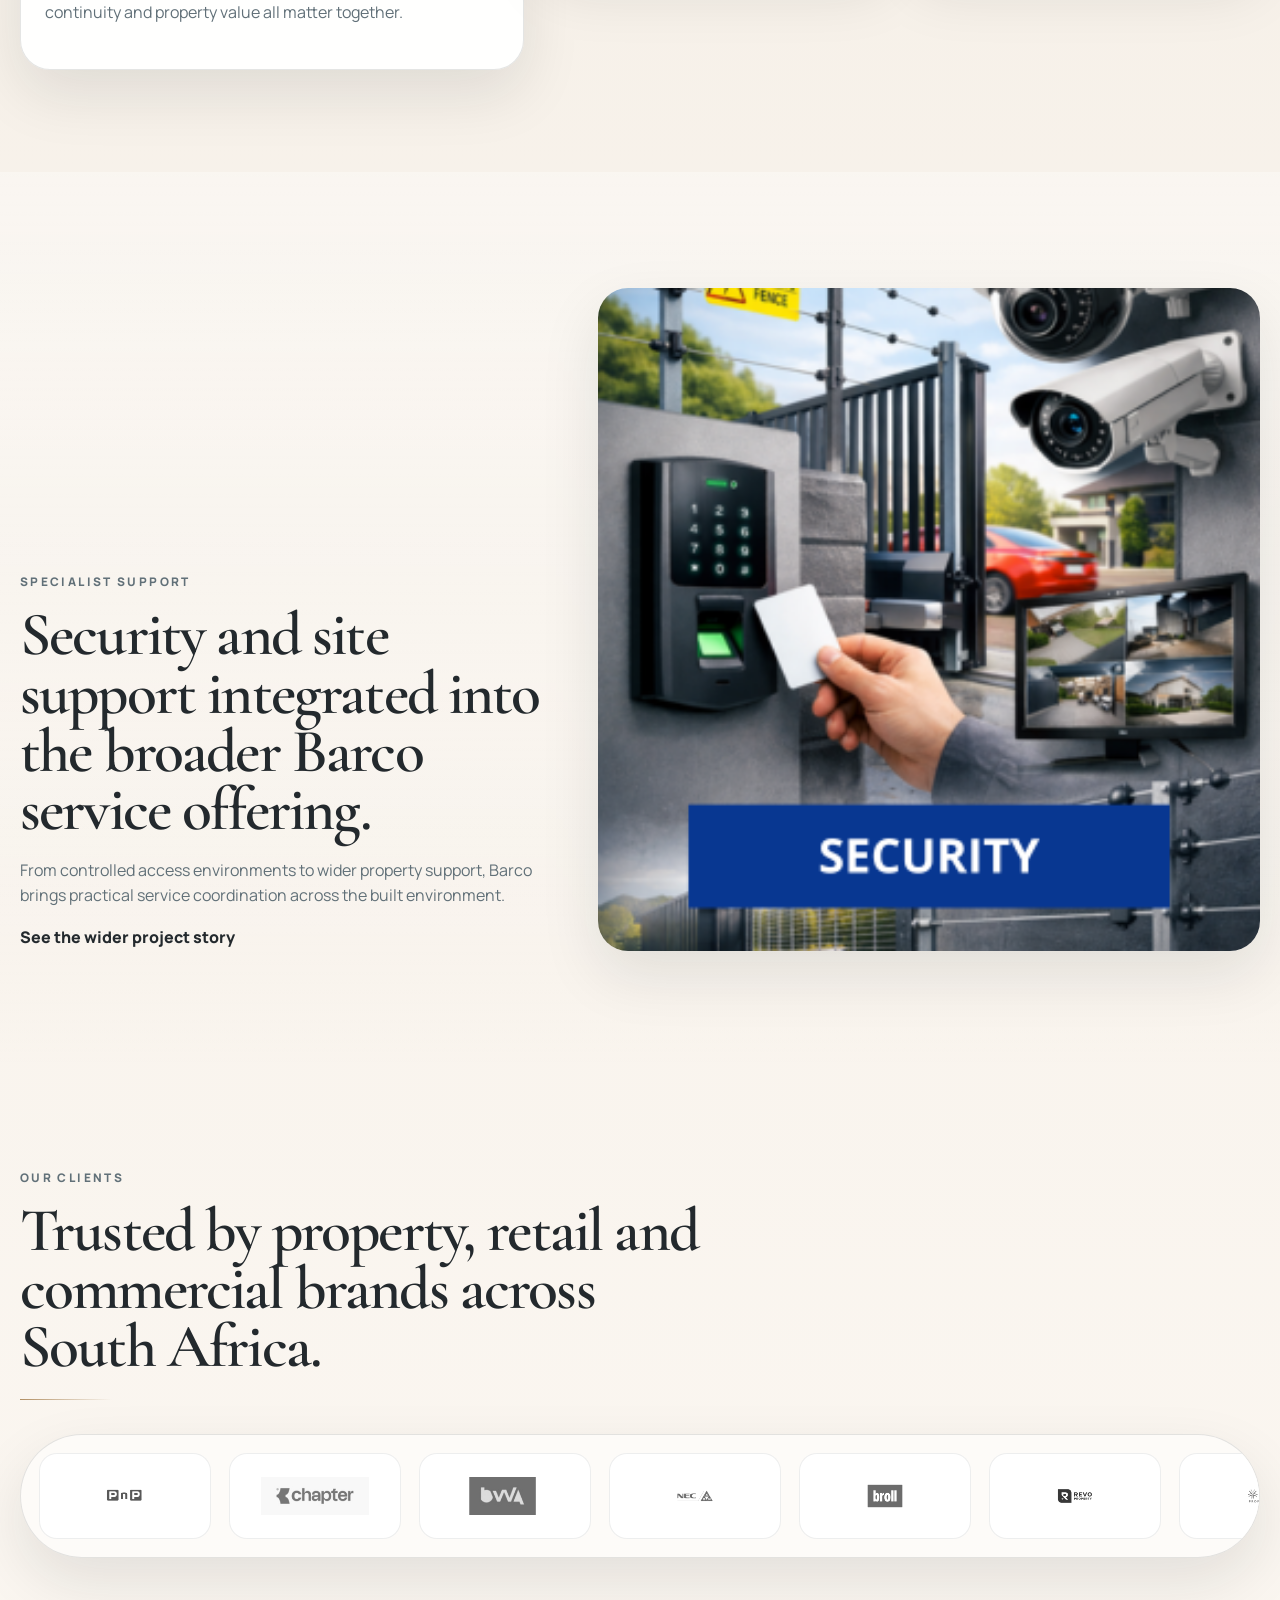
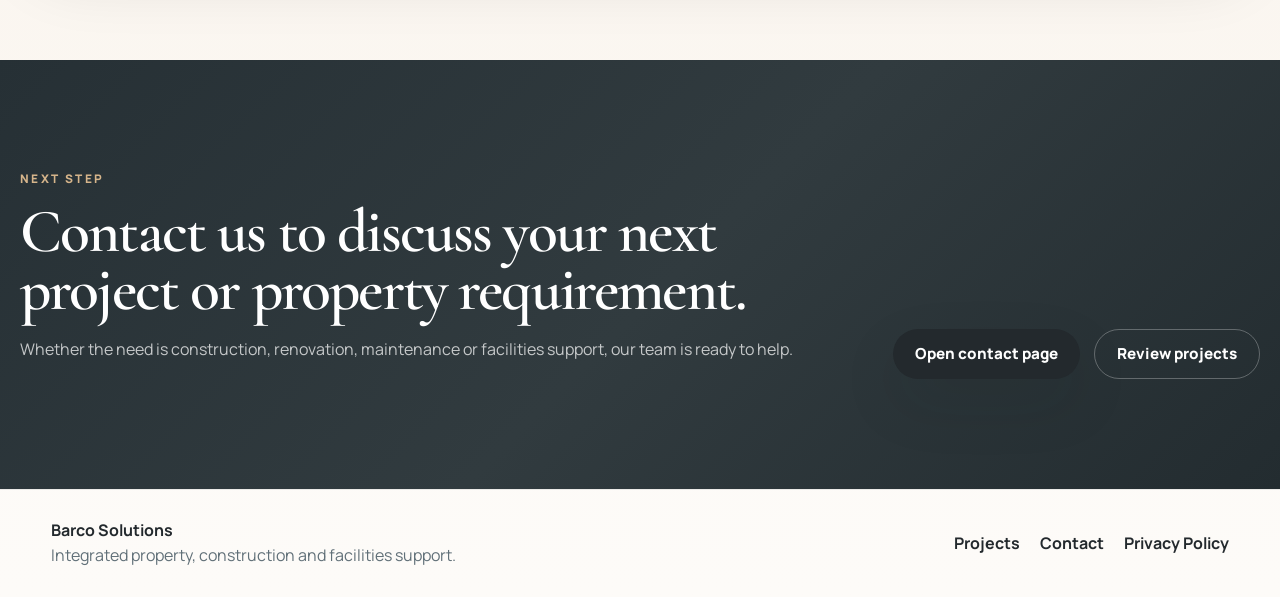
==== commit dab192f4: "feat: use live Barco site assets across premium demo" ====
--- a/index.html
+++ b/index.html
@@ -6,6 +6,7 @@
   <title>Barco Solutions | Integrated Property, Construction and Facilities Support</title>
   <meta name="description" content="Barco Solutions delivers integrated property, construction and facilities support with a concept-to-completion mindset across South Africa.">
   <meta name="theme-color" content="#f5efe6">
+  <link rel="icon" type="image/png" href="assets/live-site/68da5935373f4e2c315653e8.png">
   <link rel="preconnect" href="https://fonts.googleapis.com">
   <link rel="preconnect" href="https://fonts.gstatic.com" crossorigin>
   <link href="https://fonts.googleapis.com/css2?family=Cormorant+Garamond:wght@500;600;700&family=Manrope:wght@400;500;600;700;800&display=swap" rel="stylesheet">
@@ -17,7 +18,7 @@
 
   <header class="site-head" data-elevate>
     <a class="brand" href="index.html" aria-label="Barco Solutions home">
-      <img src="assets/project-images/barco-logo-local.webp" alt="Barco Solutions">
+      <img src="assets/live-site/68da3c4e373f4e697c51dfaf.png" alt="Barco Solutions">
     </a>
     <nav class="main-nav" aria-label="Primary navigation">
       <a href="index.html" aria-current="page">Home</a>
@@ -41,31 +42,31 @@
           <div class="hero-line" aria-hidden="true"></div>
         </div>
         <div class="hero-visual" data-reveal>
-          <div class="hero-matrix" data-float data-float-speed="0.7">
-            <div class="matrix-card matrix-card-lead">
-              <span>Our divisions</span>
-              <div class="matrix-row">
-                <strong>Construction</strong>
-                <p>Building, renovation and upgrade work delivered with quality, safety and precision.</p>
+          <div class="media-frame tall hero-primary-shot" data-float data-float-speed="0.7">
+            <img src="assets/live-site/690866dbf6799f78db1ed13f.png" alt="Barco Solutions construction and project delivery">
+            <div class="hero-photo-caption">
+              <span>Barco Solutions</span>
+              <strong>Construction and project delivery</strong>
+            </div>
+          </div>
+          <div class="visual-aside">
+            <div class="media-frame small hero-side-shot" data-float data-float-speed="1">
+              <img src="assets/live-site/690853745e5b74b26886f1ca.png" alt="Barco maintenance services">
+              <div class="hero-photo-caption hero-photo-caption-compact">
+                <span>Barco Assist</span>
+                <strong>Maintenance support</strong>
               </div>
-              <div class="matrix-row">
-                <strong>Property</strong>
-                <p>Property support focused on performance, presentation and long-term asset value.</p>
+            </div>
+            <div class="media-frame small hero-side-shot" data-float data-float-speed="1.2">
+              <img src="assets/live-site/6908537468dfc2a18da0f8c2.png" alt="Barco hygiene services">
+              <div class="hero-photo-caption hero-photo-caption-compact">
+                <span>Barco Hygiene</span>
+                <strong>Cleaning and hygiene</strong>
               </div>
-              <div class="matrix-row">
-                <strong>Facilities</strong>
-                <p>Facilities management that keeps environments reliable, compliant and ready for daily use.</p>
-              </div>
-            </div>
-          </div>
-          <div class="visual-aside">
-            <div class="matrix-card matrix-card-note" data-float data-float-speed="1.15">
+            </div>
+            <div class="matrix-card matrix-card-note" data-float data-float-speed="1.45">
               <span>Why Barco</span>
               <p>Integrated expertise, trusted compliance standards and transparent delivery across every stage.</p>
-            </div>
-            <div class="note-card" data-float data-float-speed="1.45">
-              <span>South African focus</span>
-              <p>Trusted support for investors, developers, architects and property managers.</p>
             </div>
           </div>
         </div>
@@ -174,7 +175,7 @@
       <div class="project-grid">
         <article class="project-card project-card-wide" data-reveal>
           <div class="media-frame landscape">
-            <img src="assets/project-images/live-commercial-outcome-polished.webp" alt="Commercial-ready environment">
+            <img src="assets/live-site/690866dbf6799f78db1ed13f.png" alt="Commercial construction environment">
           </div>
           <div class="project-copy">
             <span>Commercial environments</span>
@@ -184,7 +185,7 @@
         </article>
         <article class="project-card" data-reveal>
           <div class="media-frame square">
-            <img src="assets/project-images/live-renovation-work-polished.webp" alt="Renovation work in progress">
+            <img src="assets/live-site/68d533da19c729f42a561307.png" alt="Property maintenance and finishing work">
           </div>
           <div class="project-copy">
             <span>Renovation delivery</span>
@@ -194,12 +195,12 @@
         </article>
         <article class="project-card" data-reveal>
           <div class="media-frame square">
-            <img src="assets/project-images/live-interior-finish-polished.webp" alt="Interior finish detail and joinery atmosphere">
+            <img src="assets/live-site/690853745e5b74b26886f1ca.png" alt="Facilities maintenance support">
           </div>
           <div class="project-copy">
-            <span>Interior finish</span>
-            <h3>Material detail that completes the experience.</h3>
-            <p>Bring flooring, finishes, detailing and fit-out refinement into a coherent final result.</p>
+            <span>Operational support</span>
+            <h3>Maintenance capability that keeps spaces ready for use.</h3>
+            <p>Practical support for environments where upkeep, presentation and day-to-day reliability matter together.</p>
           </div>
         </article>
       </div>
@@ -208,13 +209,13 @@
     <section class="joinery-section">
       <div class="section-shell joinery-layout">
         <div class="joinery-copy" data-reveal>
-          <p class="eyebrow">Joinery highlight</p>
-          <h2>Crafted joinery, integrated where detail matters.</h2>
-          <p>Joinery forms part of a broader fit-out and finishing capability, supporting spaces where precision and craftsmanship elevate the final environment.</p>
+          <p class="eyebrow">Specialist support</p>
+          <h2>Security and site support integrated into the broader Barco service offering.</h2>
+          <p>From controlled access environments to wider property support, Barco brings practical service coordination across the built environment.</p>
           <a class="text-link" href="projects.html">See the wider project story</a>
         </div>
         <div class="media-frame wide-soft" data-reveal>
-          <img src="assets/project-images/live-interior-finish-polished.webp" alt="Joinery and interior detail">
+          <img src="assets/live-site/6969fe604e42b9475f2816b7.png" alt="Security and access control support">
         </div>
       </div>
     </section>
@@ -227,19 +228,32 @@
         </div>
         <div class="logo-marquee" data-reveal aria-label="Official Barco client logos">
           <div class="logo-track">
-            <div class="logo-item"><img src="assets/client-logos/logo-01.webp" alt="Pick n Pay"></div>
-            <div class="logo-item"><img src="assets/client-logos/logo-02.webp" alt="Chapter"></div>
-            <div class="logo-item"><img src="assets/client-logos/logo-03.webp" alt="BWA"></div>
-            <div class="logo-item"><img src="assets/client-logos/logo-04.webp" alt="NEC OXN"></div>
-            <div class="logo-item"><img src="assets/client-logos/logo-05.webp" alt="Broll"></div>
-            <div class="logo-item"><img src="assets/client-logos/logo-06.webp" alt="Revo Property"></div>
-            <div class="logo-item"><img src="assets/client-logos/logo-07.webp" alt="FPG Property Fund"></div>
-            <div class="logo-item"><img src="assets/client-logos/logo-08.webp" alt="Republica Student Living"></div>
-            <div class="logo-item"><img src="assets/client-logos/logo-09.webp" alt="Maison and Marble"></div>
-            <div class="logo-item"><img src="assets/client-logos/logo-10.webp" alt="Residentia"></div>
-            <div class="logo-item"><img src="assets/client-logos/logo-11.webp" alt="Vukile Property Fund"></div>
-            <div class="logo-item"><img src="assets/client-logos/logo-12.webp" alt="Boxwood Property Fund"></div>
-            <div class="logo-item"><img src="assets/client-logos/logo-13.webp" alt="BWA"></div>
+            <div class="logo-item"><img src="assets/live-site/68dd36c83deff08184a10efe.png" alt="Pick n Pay"></div>
+            <div class="logo-item"><img src="assets/live-site/68dd38536218a437bed11549.png" alt="Chapter"></div>
+            <div class="logo-item"><img src="assets/live-site/68dd39bb7f211916325b182e.png" alt="BWA"></div>
+            <div class="logo-item"><img src="assets/live-site/68dd36c9c896344f3a4d6b72.png" alt="NEC OXN"></div>
+            <div class="logo-item"><img src="assets/live-site/68dd36c8dadd7f0345f41980.png" alt="Broll"></div>
+            <div class="logo-item"><img src="assets/live-site/68dd36c89ed67b0480574eae.png" alt="Revo Property"></div>
+            <div class="logo-item"><img src="assets/live-site/68dd36c86218a46f36d0ddf5.png" alt="FPG Property Fund"></div>
+            <div class="logo-item"><img src="assets/live-site/68dd3854111a1d289beeef7c.png" alt="Republica Student Living"></div>
+            <div class="logo-item"><img src="assets/live-site/68dd38537f211948745aad83.png" alt="Maison and Marble"></div>
+            <div class="logo-item"><img src="assets/live-site/68dd36c8111a1d7ae8eebb07.png" alt="Residentia Trust"></div>
+            <div class="logo-item"><img src="assets/live-site/68dd369cc896340d364d66a0.png" alt="Vukile Property Fund"></div>
+            <div class="logo-item"><img src="assets/live-site/68dd38536218a46552d1154a.png" alt="Boxwood Property Fund"></div>
+            <div class="logo-item"><img src="assets/live-site/68dd36c93163a6d0f4ab93a5.png" alt="BWA"></div>
+            <div class="logo-item"><img src="assets/live-site/68dd36c83deff08184a10efe.png" alt="Pick n Pay"></div>
+            <div class="logo-item"><img src="assets/live-site/68dd38536218a437bed11549.png" alt="Chapter"></div>
+            <div class="logo-item"><img src="assets/live-site/68dd39bb7f211916325b182e.png" alt="BWA"></div>
+            <div class="logo-item"><img src="assets/live-site/68dd36c9c896344f3a4d6b72.png" alt="NEC OXN"></div>
+            <div class="logo-item"><img src="assets/live-site/68dd36c8dadd7f0345f41980.png" alt="Broll"></div>
+            <div class="logo-item"><img src="assets/live-site/68dd36c89ed67b0480574eae.png" alt="Revo Property"></div>
+            <div class="logo-item"><img src="assets/live-site/68dd36c86218a46f36d0ddf5.png" alt="FPG Property Fund"></div>
+            <div class="logo-item"><img src="assets/live-site/68dd3854111a1d289beeef7c.png" alt="Republica Student Living"></div>
+            <div class="logo-item"><img src="assets/live-site/68dd38537f211948745aad83.png" alt="Maison and Marble"></div>
+            <div class="logo-item"><img src="assets/live-site/68dd36c8111a1d7ae8eebb07.png" alt="Residentia Trust"></div>
+            <div class="logo-item"><img src="assets/live-site/68dd369cc896340d364d66a0.png" alt="Vukile Property Fund"></div>
+            <div class="logo-item"><img src="assets/live-site/68dd38536218a46552d1154a.png" alt="Boxwood Property Fund"></div>
+            <div class="logo-item"><img src="assets/live-site/68dd36c93163a6d0f4ab93a5.png" alt="BWA"></div>
           </div>
         </div>
       </div>
--- a/styles.css
+++ b/styles.css
@@ -313,6 +313,67 @@
   min-height: 720px;
 }
 
+.hero-primary-shot,
+.hero-side-shot,
+.hero-panel-shot {
+  position: relative;
+  isolation: isolate;
+}
+
+.hero-primary-shot img,
+.hero-side-shot img,
+.hero-panel-shot img,
+.project-card img {
+  transition: transform 0.8s ease;
+}
+
+.hero-primary-shot:hover img,
+.hero-side-shot:hover img,
+.hero-panel-shot:hover img,
+.project-card:hover img {
+  transform: scale(1.04);
+}
+
+.hero-photo-caption {
+  position: absolute;
+  left: 22px;
+  right: 22px;
+  bottom: 22px;
+  z-index: 1;
+  padding: 18px 18px 16px;
+  border-radius: 22px;
+  background: linear-gradient(180deg, rgba(20, 24, 28, 0.08), rgba(20, 24, 28, 0.76));
+  backdrop-filter: blur(10px);
+  color: #fff;
+}
+
+.hero-photo-caption span {
+  display: inline-block;
+  margin-bottom: 8px;
+  font-size: 0.72rem;
+  font-weight: 800;
+  text-transform: uppercase;
+  letter-spacing: 0.14em;
+  color: rgba(255, 255, 255, 0.72);
+}
+
+.hero-photo-caption strong {
+  display: block;
+  font-size: 1.08rem;
+  line-height: 1.15;
+}
+
+.hero-photo-caption-compact {
+  left: 16px;
+  right: 16px;
+  bottom: 16px;
+  padding: 14px 14px 13px;
+}
+
+.hero-photo-caption-compact strong {
+  font-size: 0.95rem;
+}
+
 .matrix-card {
   border: 1px solid var(--line);
   border-radius: var(--radius);
@@ -753,6 +814,26 @@
   padding: 28px;
 }
 
+.hero-panel-media {
+  display: grid;
+  grid-template-columns: repeat(2, 1fr);
+  gap: 14px;
+  margin-top: 20px;
+}
+
+.hero-panel-shot {
+  overflow: hidden;
+  min-height: 160px;
+  border-radius: 22px;
+  border: 1px solid rgba(255, 255, 255, 0.12);
+}
+
+.hero-panel-shot img {
+  width: 100%;
+  height: 100%;
+  object-fit: cover;
+}
+
 .hero-panel ul,
 .contact-list,
 .privacy-card ul {
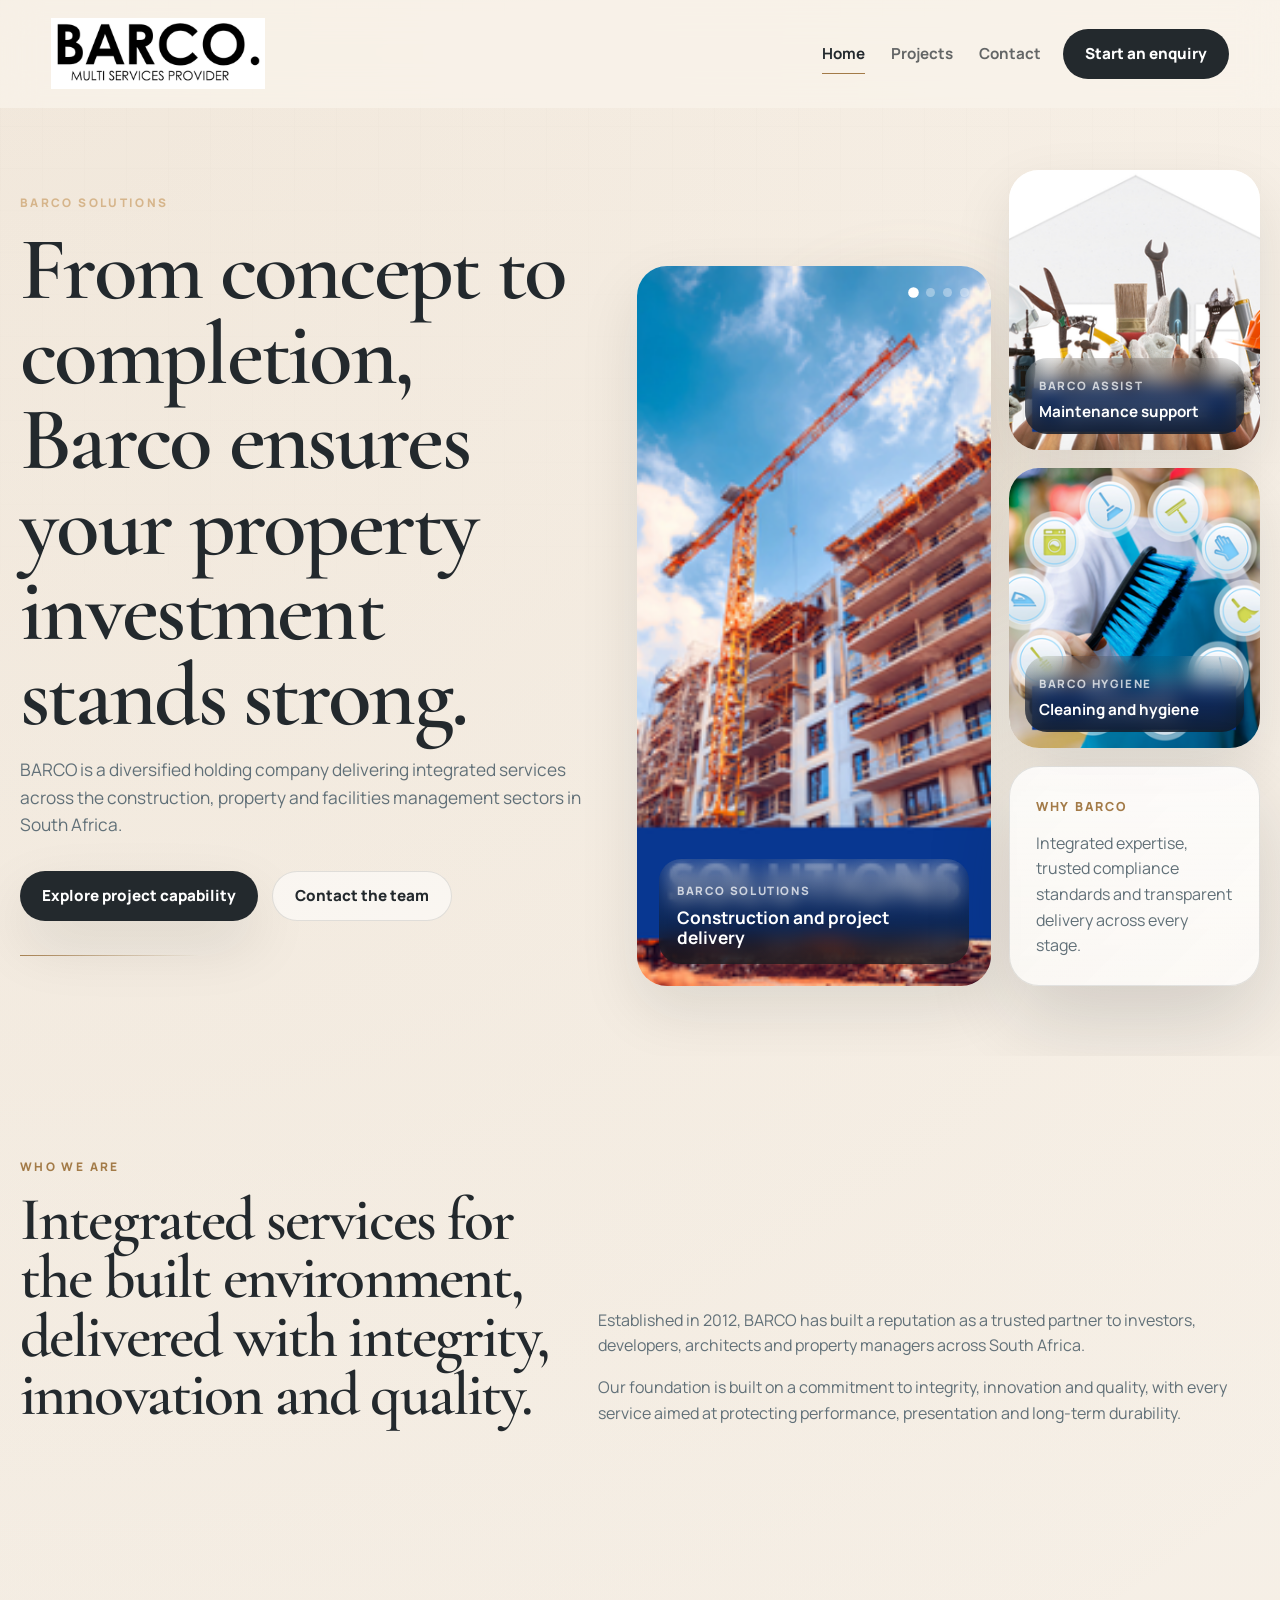
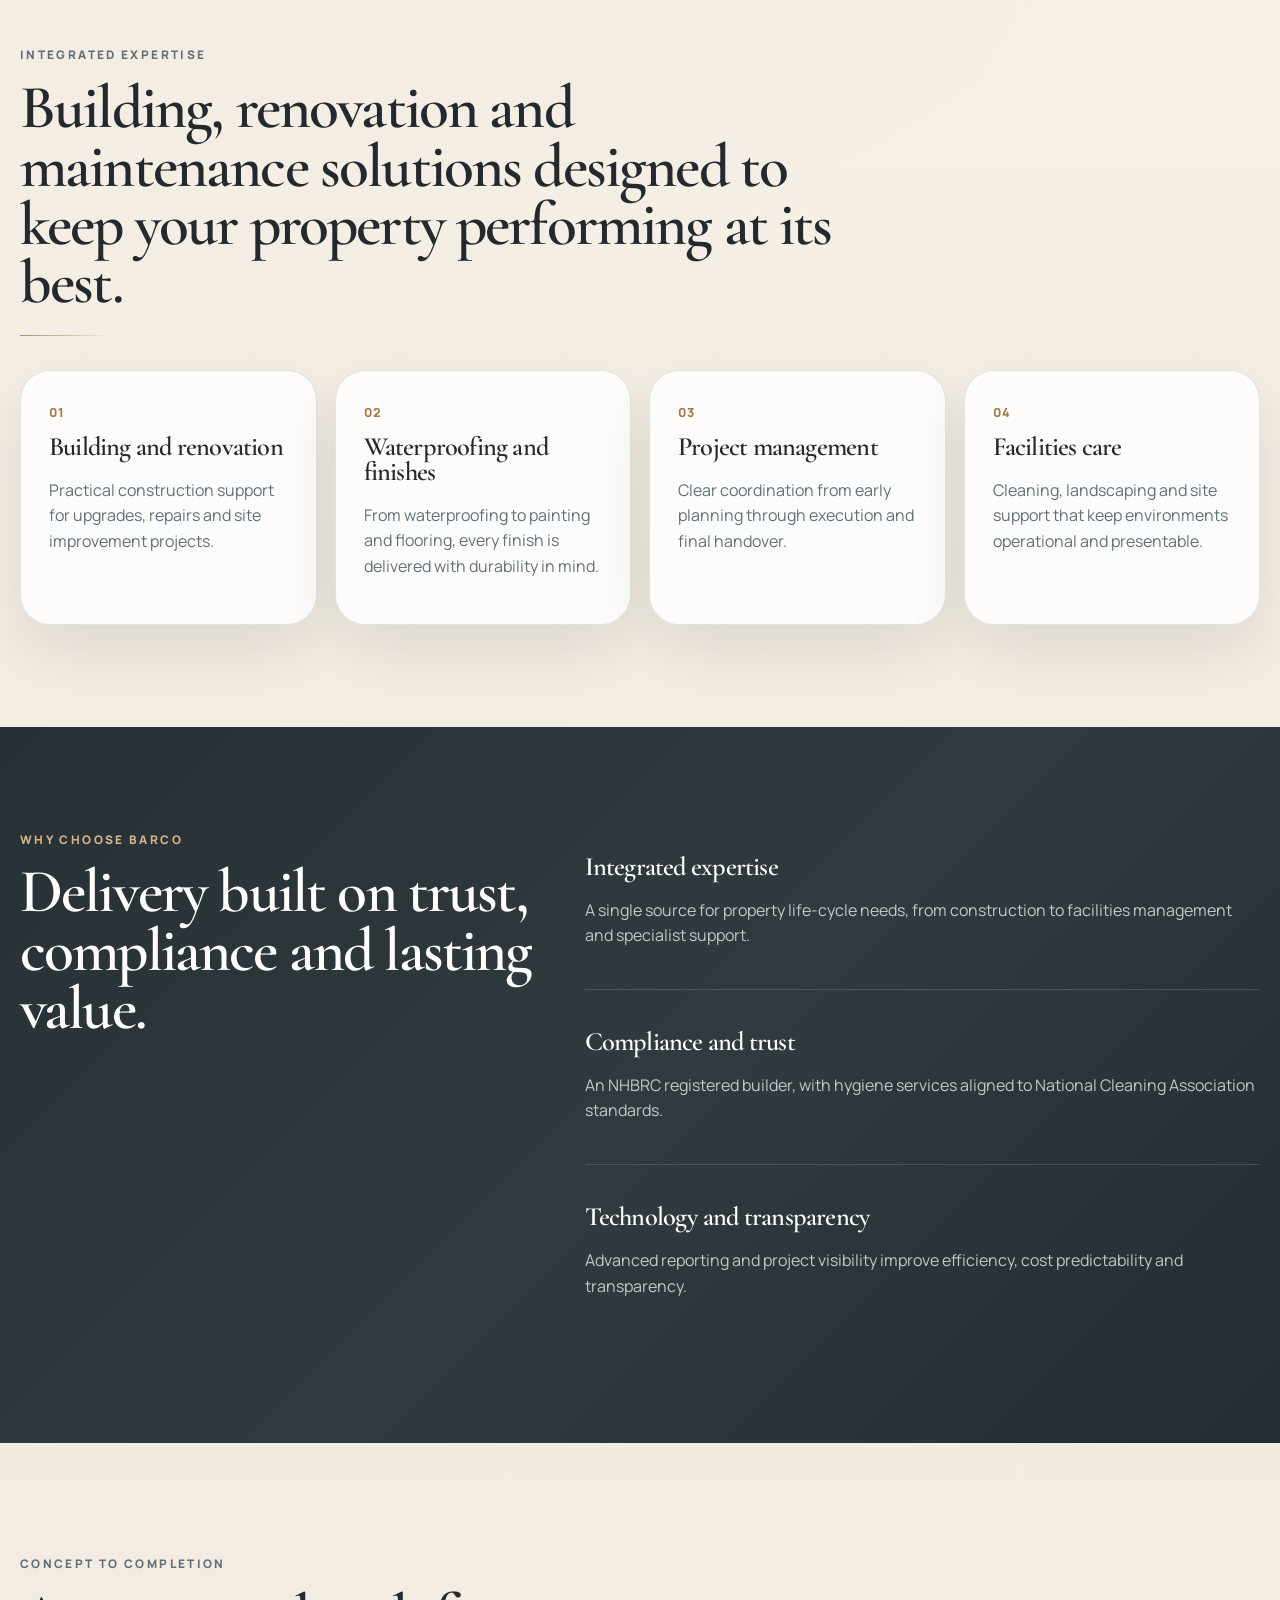
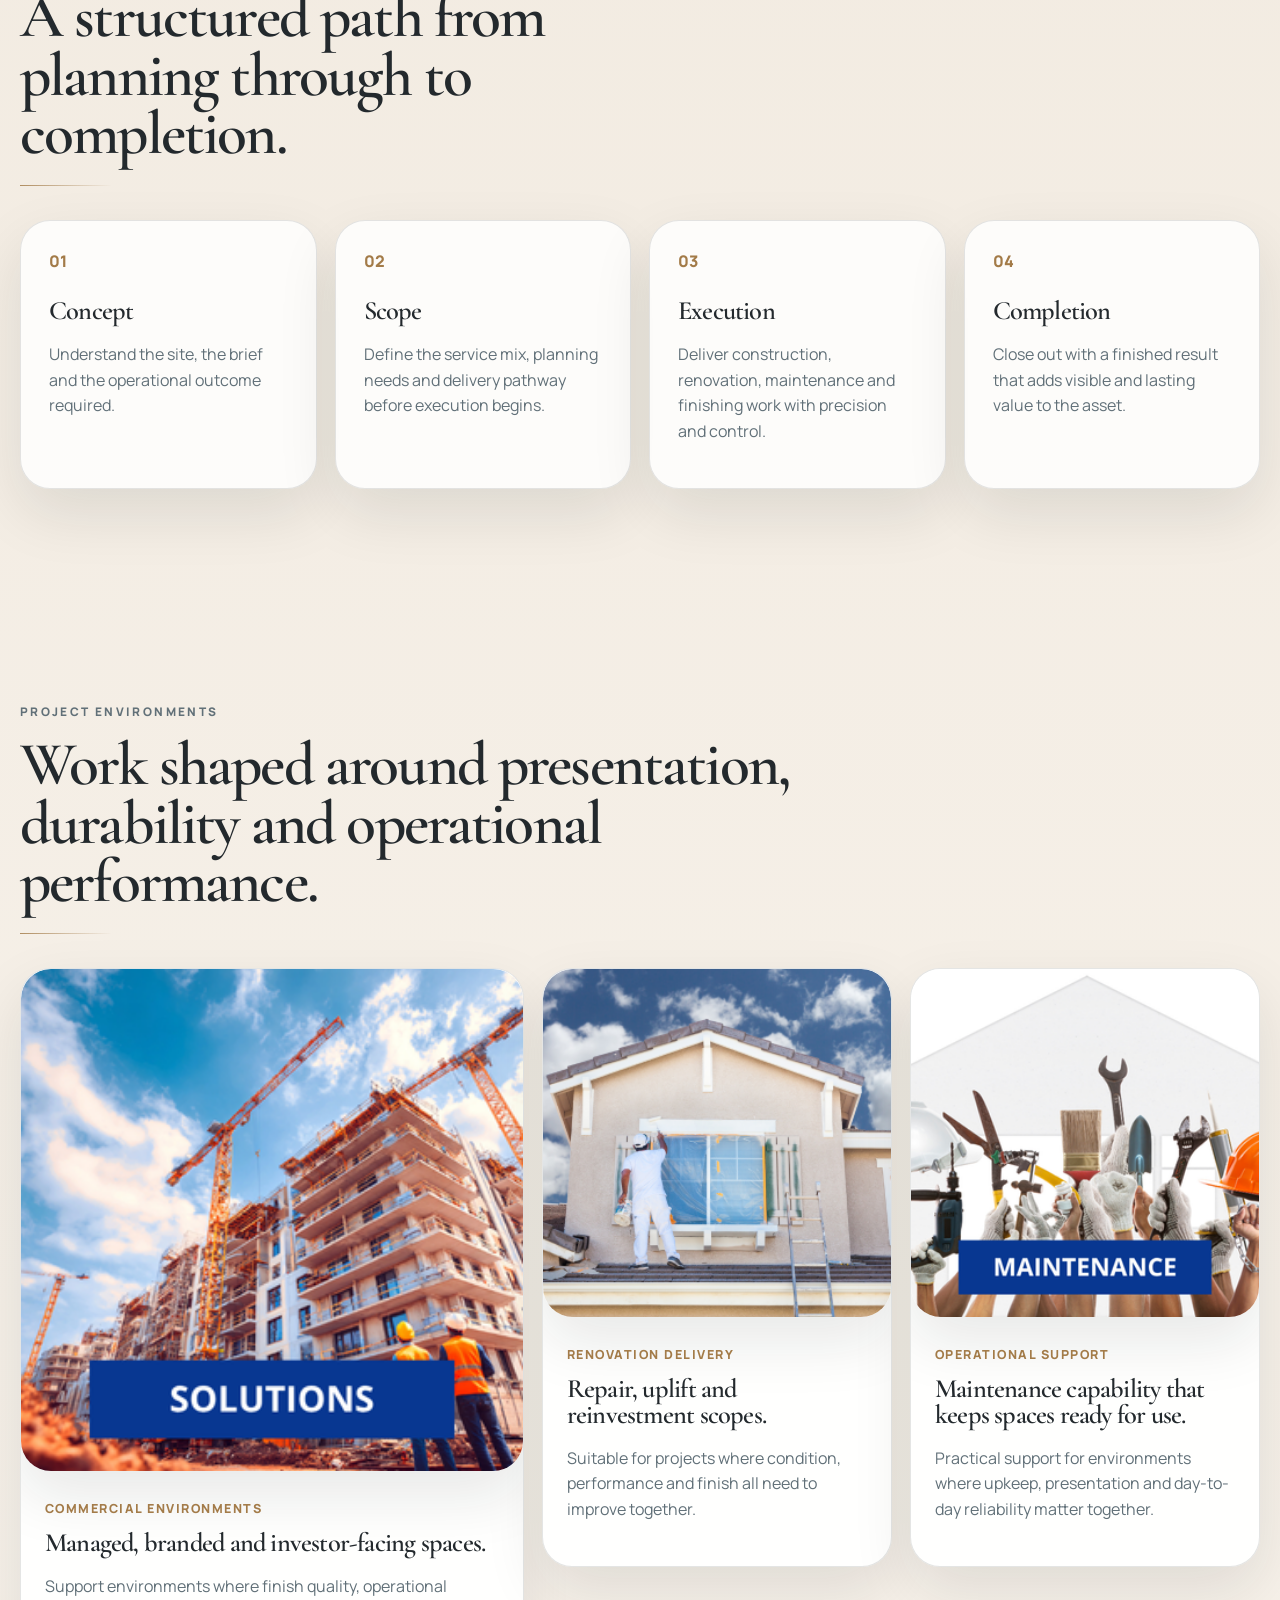
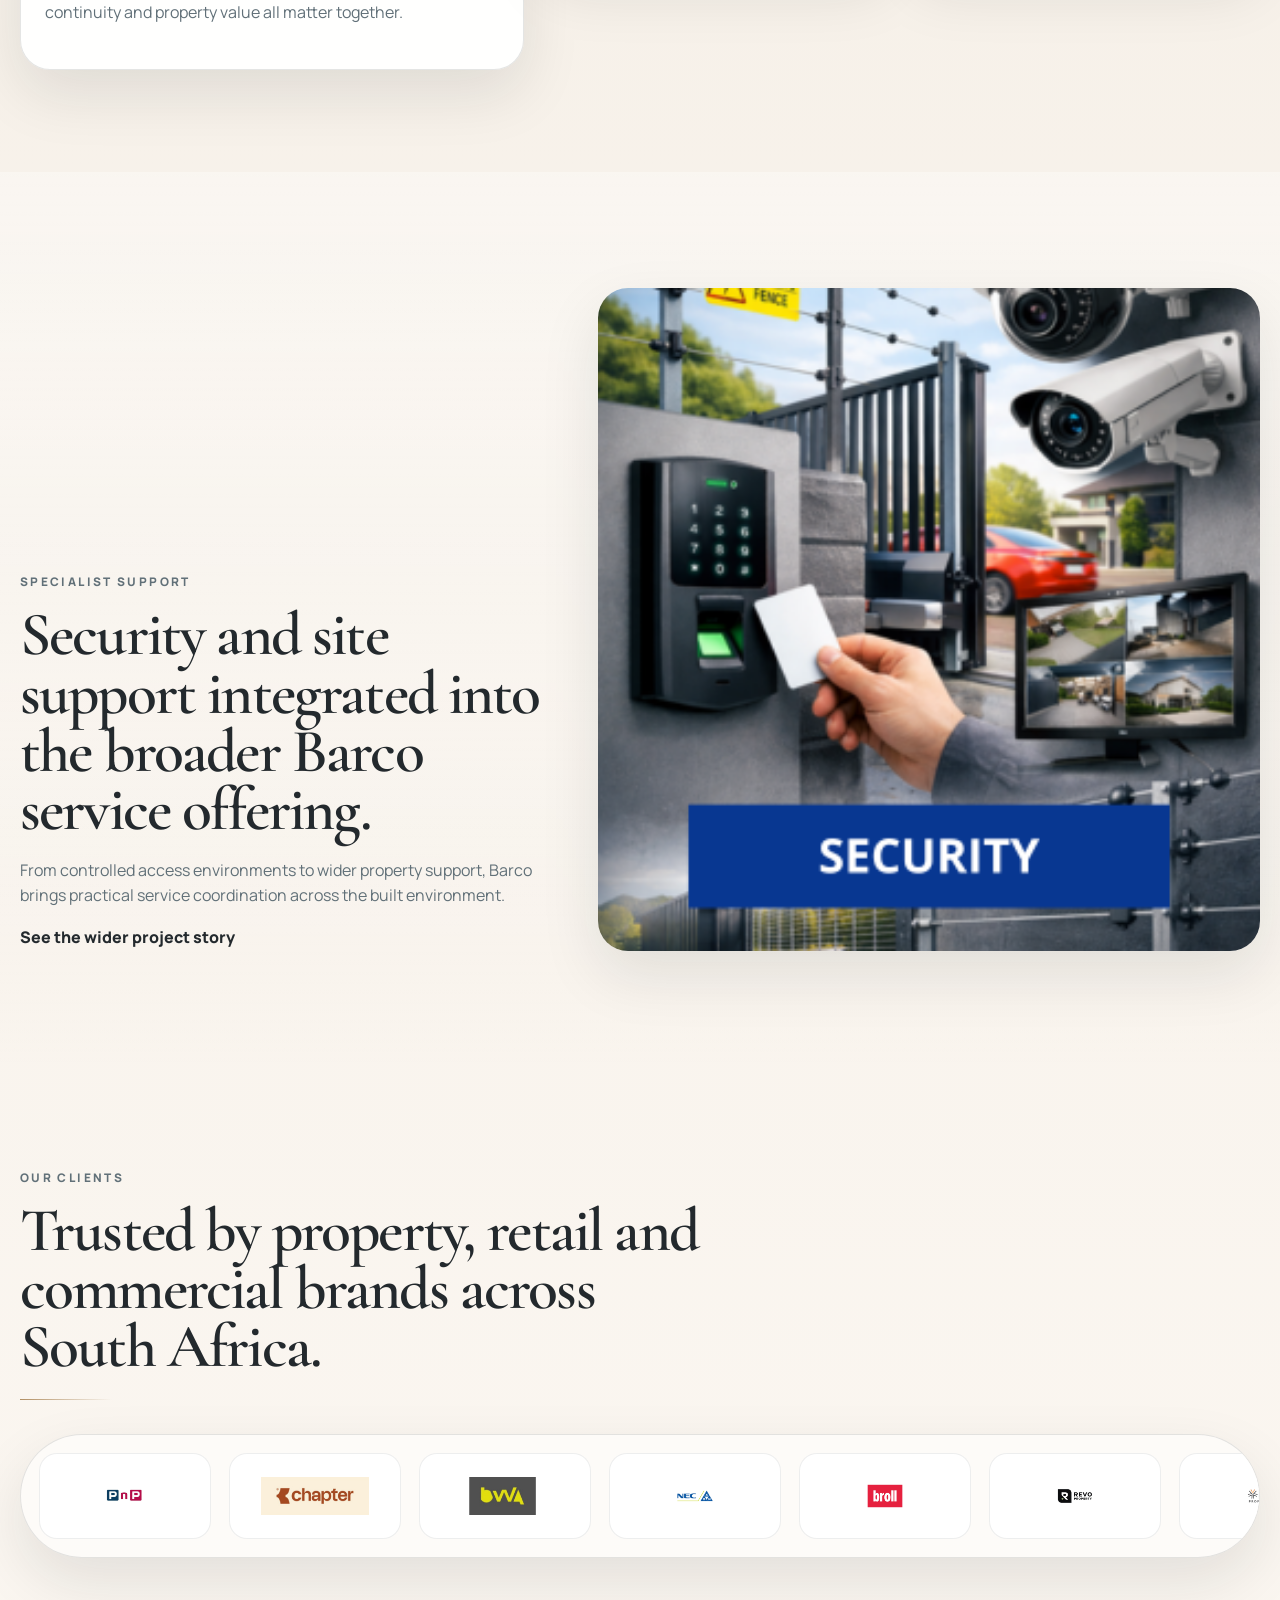
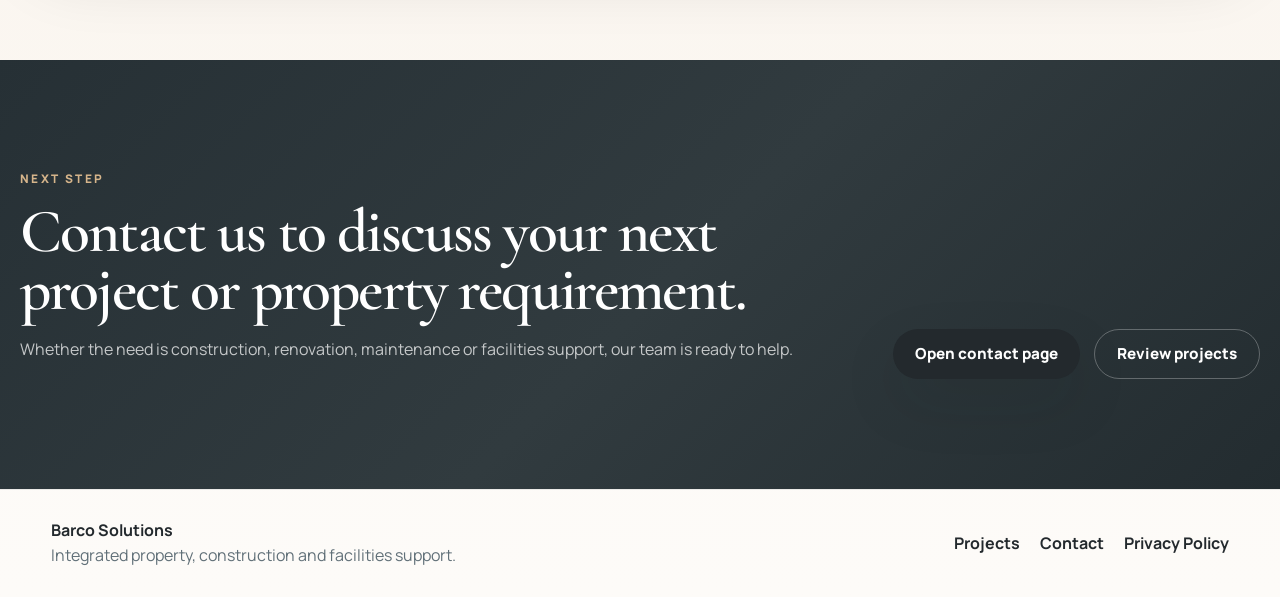
==== commit 10298f30: "fix: restore color logos and add hero slideshow" ====
--- a/index.html
+++ b/index.html
@@ -42,11 +42,20 @@
           <div class="hero-line" aria-hidden="true"></div>
         </div>
         <div class="hero-visual" data-reveal>
-          <div class="media-frame tall hero-primary-shot" data-float data-float-speed="0.7">
-            <img src="assets/live-site/690866dbf6799f78db1ed13f.png" alt="Barco Solutions construction and project delivery">
+          <div class="media-frame tall hero-primary-shot" data-float data-float-speed="0.7" data-slideshow>
+            <img class="hero-slide is-active" src="assets/live-site/690866dbf6799f78db1ed13f.png" alt="Barco Solutions construction and project delivery">
+            <img class="hero-slide" src="assets/live-site/68d533da19c729f42a561307.png" alt="Barco property maintenance and finishing work">
+            <img class="hero-slide" src="assets/live-site/690853745e5b74b26886f1ca.png" alt="Barco maintenance support services">
+            <img class="hero-slide" src="assets/live-site/6908537468dfc2a18da0f8c2.png" alt="Barco hygiene services">
             <div class="hero-photo-caption">
-              <span>Barco Solutions</span>
-              <strong>Construction and project delivery</strong>
+              <span data-slide-label>Barco Solutions</span>
+              <strong data-slide-title>Construction and project delivery</strong>
+            </div>
+            <div class="hero-slide-dots" aria-hidden="true">
+              <i class="is-active"></i>
+              <i></i>
+              <i></i>
+              <i></i>
             </div>
           </div>
           <div class="visual-aside">
--- a/styles.css
+++ b/styles.css
@@ -320,6 +320,26 @@
   isolation: isolate;
 }
 
+.hero-primary-shot {
+  overflow: hidden;
+}
+
+.hero-slide {
+  position: absolute;
+  inset: 0;
+  width: 100%;
+  height: 100%;
+  object-fit: cover;
+  opacity: 0;
+  transform: scale(1.03);
+  transition: opacity 0.9s ease, transform 6s ease;
+}
+
+.hero-slide.is-active {
+  opacity: 1;
+  transform: scale(1);
+}
+
 .hero-primary-shot img,
 .hero-side-shot img,
 .hero-panel-shot img,
@@ -345,6 +365,29 @@
   background: linear-gradient(180deg, rgba(20, 24, 28, 0.08), rgba(20, 24, 28, 0.76));
   backdrop-filter: blur(10px);
   color: #fff;
+}
+
+.hero-slide-dots {
+  position: absolute;
+  right: 22px;
+  top: 22px;
+  z-index: 1;
+  display: flex;
+  gap: 8px;
+}
+
+.hero-slide-dots i {
+  display: block;
+  width: 9px;
+  height: 9px;
+  border-radius: 999px;
+  background: rgba(255, 255, 255, 0.34);
+  transition: transform 0.22s ease, background 0.22s ease;
+}
+
+.hero-slide-dots i.is-active {
+  background: #fff;
+  transform: scale(1.18);
 }
 
 .hero-photo-caption span {
@@ -739,13 +782,11 @@
   width: auto;
   height: auto;
   object-fit: contain;
-  filter: grayscale(1) contrast(1.05);
-  opacity: 0.78;
-  transition: filter 0.22s ease, opacity 0.22s ease, transform 0.22s ease;
+  opacity: 0.96;
+  transition: opacity 0.22s ease, transform 0.22s ease;
 }
 
 .logo-item:hover img {
-  filter: none;
   opacity: 1;
   transform: scale(1.03);
 }
@@ -1091,6 +1132,11 @@
     min-height: 420px;
   }
 
+  .hero-slide-dots {
+    top: 16px;
+    right: 16px;
+  }
+
   .hero-matrix {
     min-height: auto;
   }
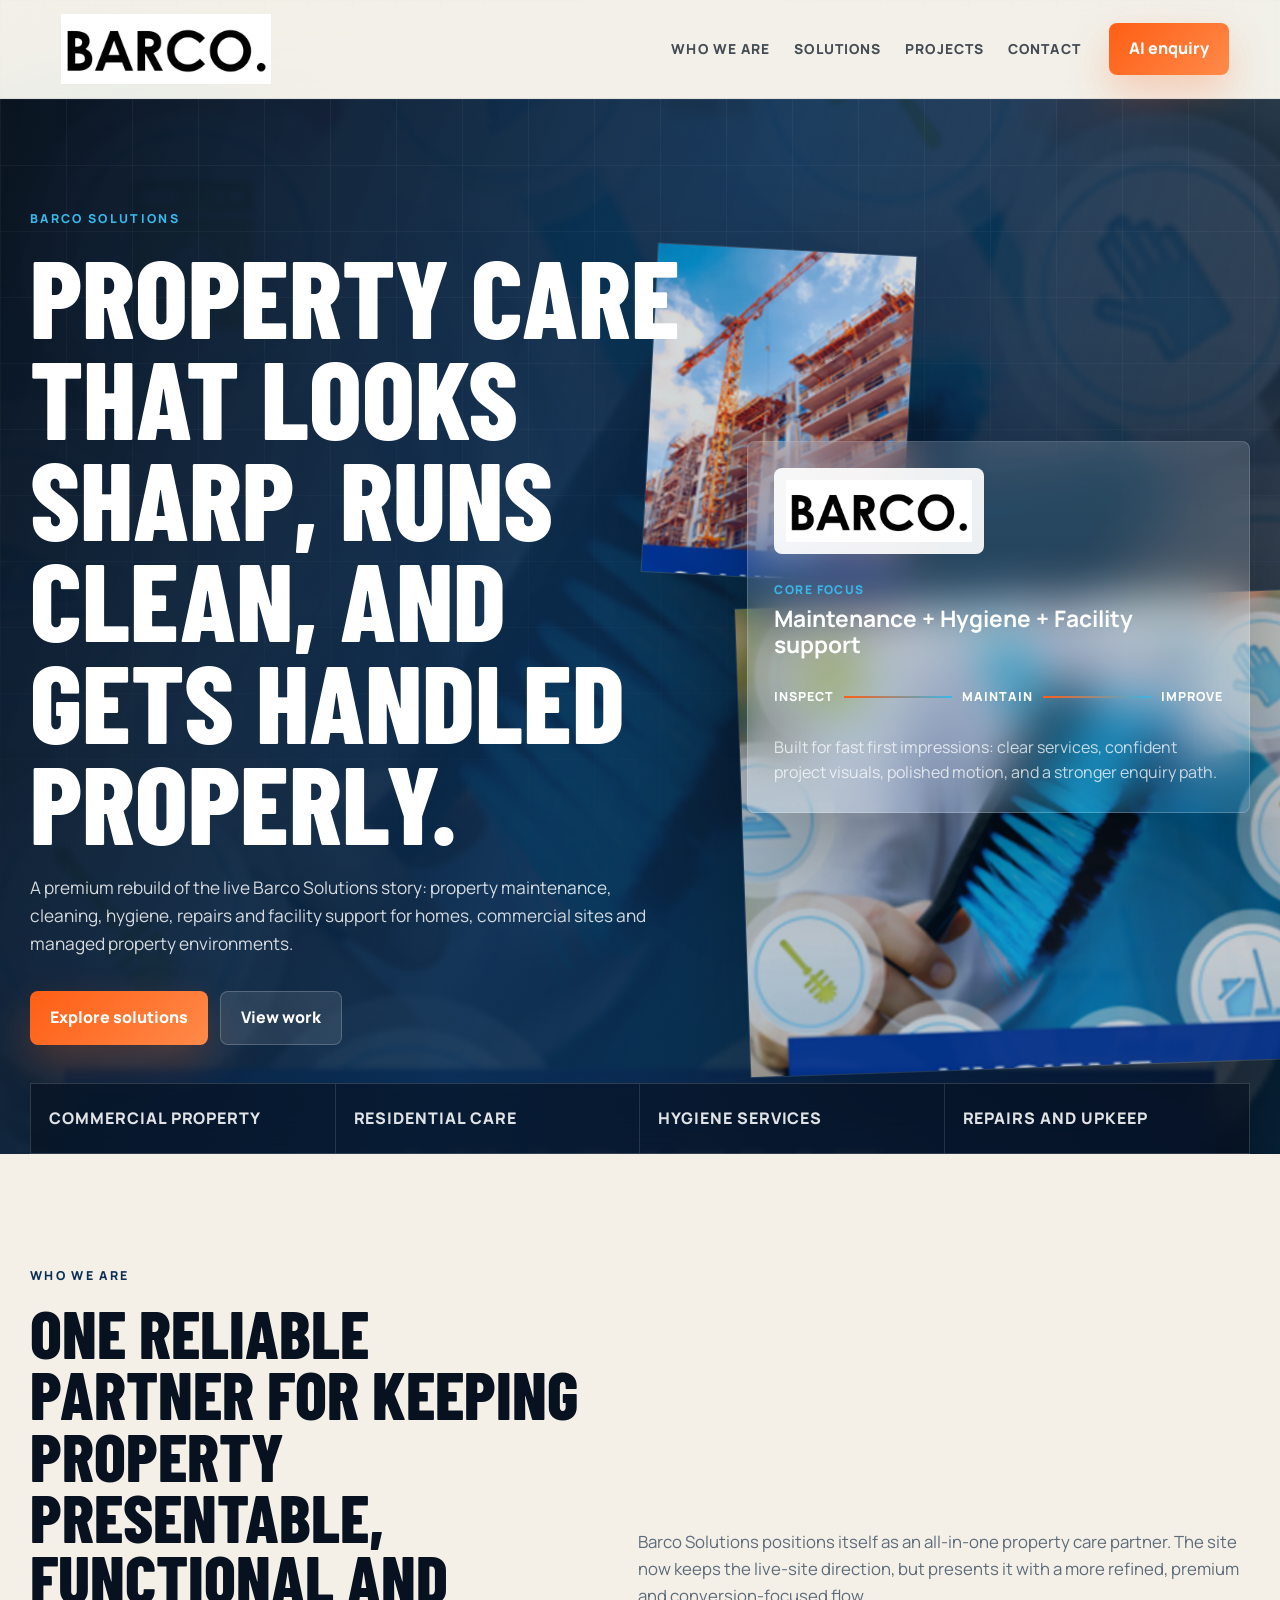
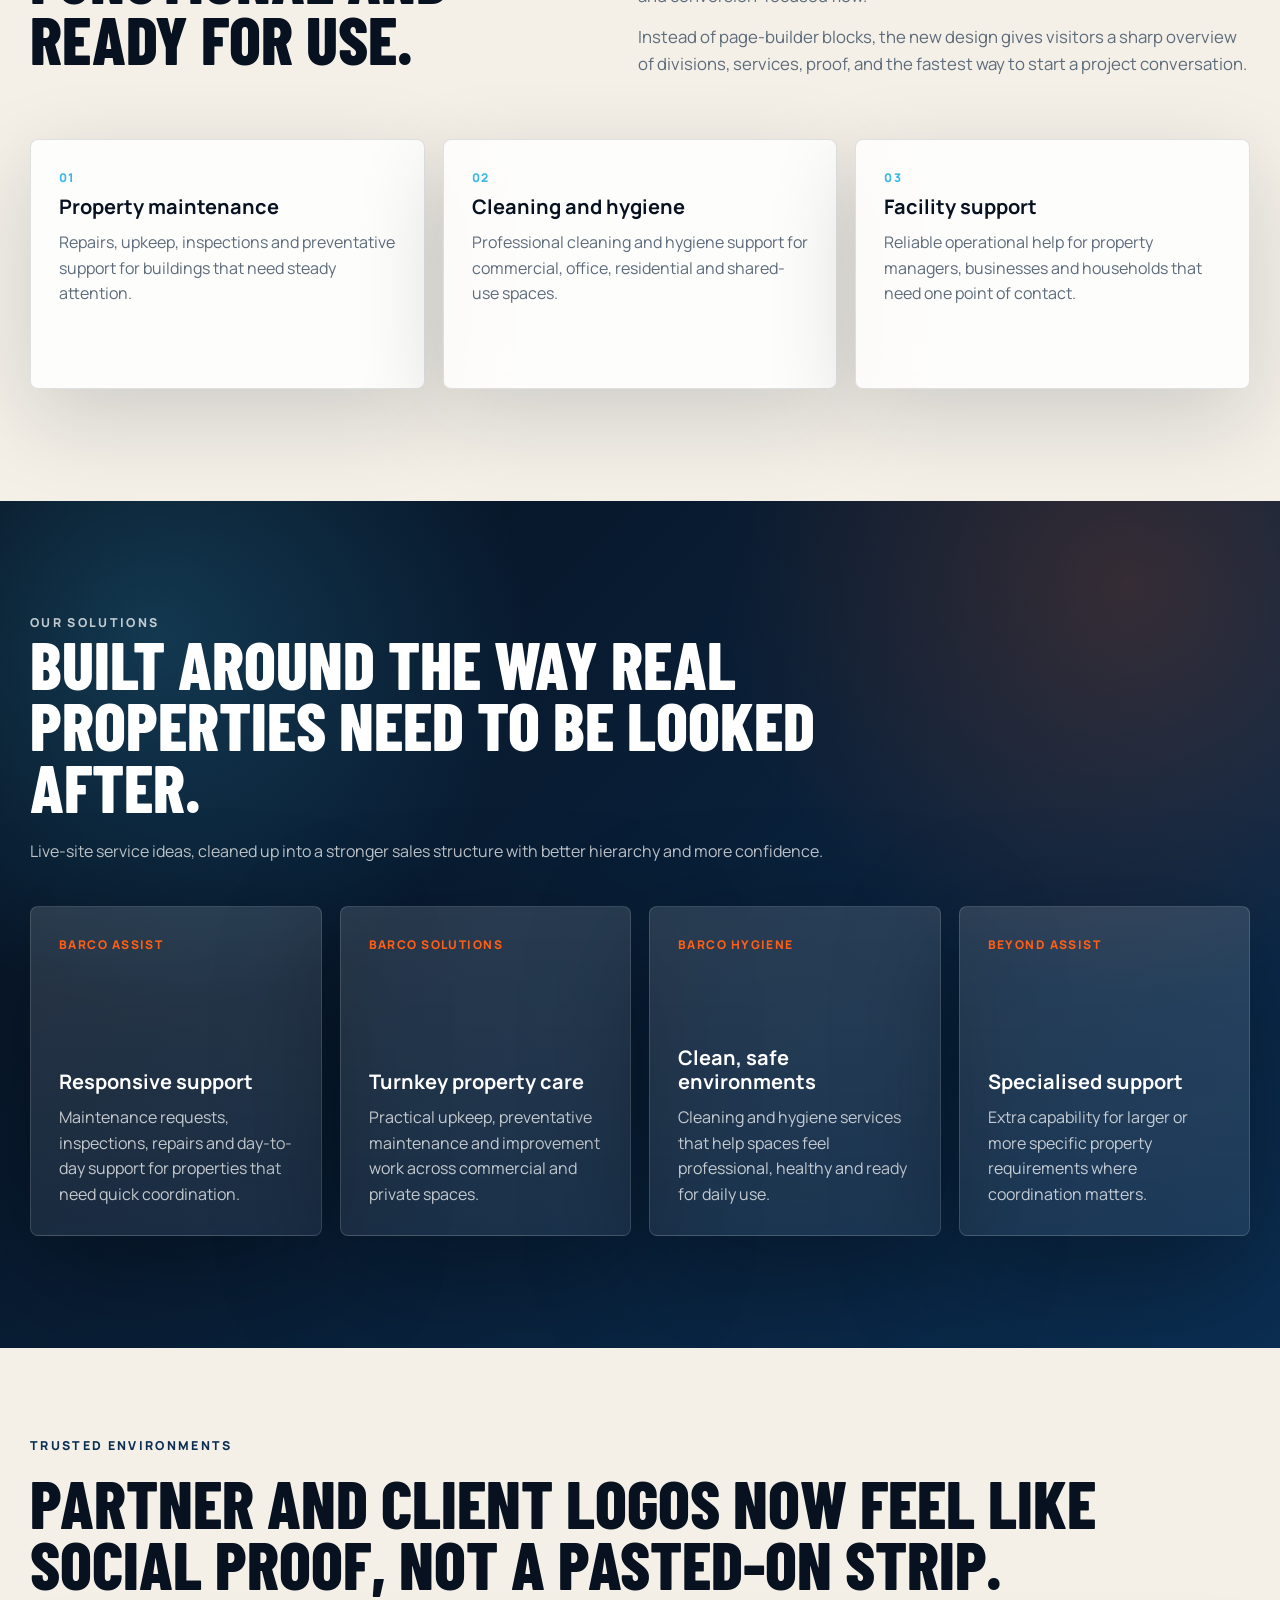
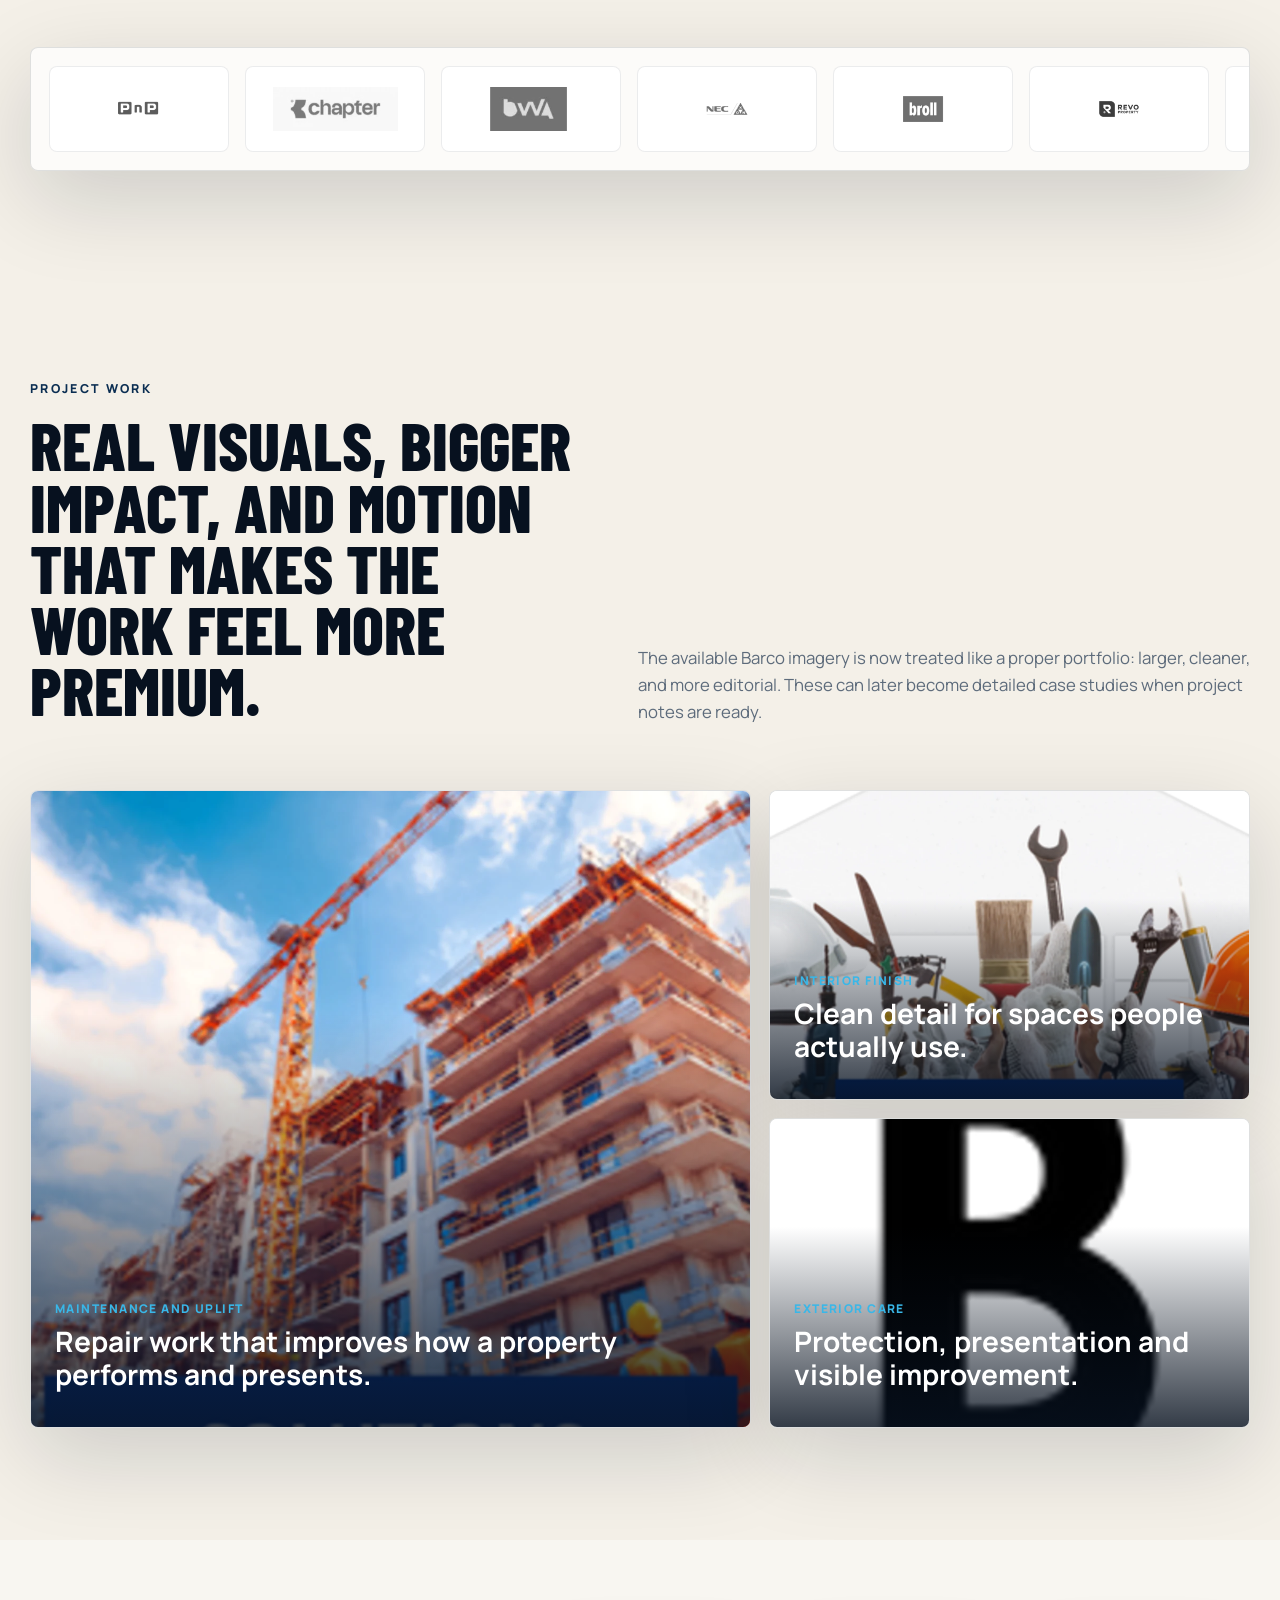
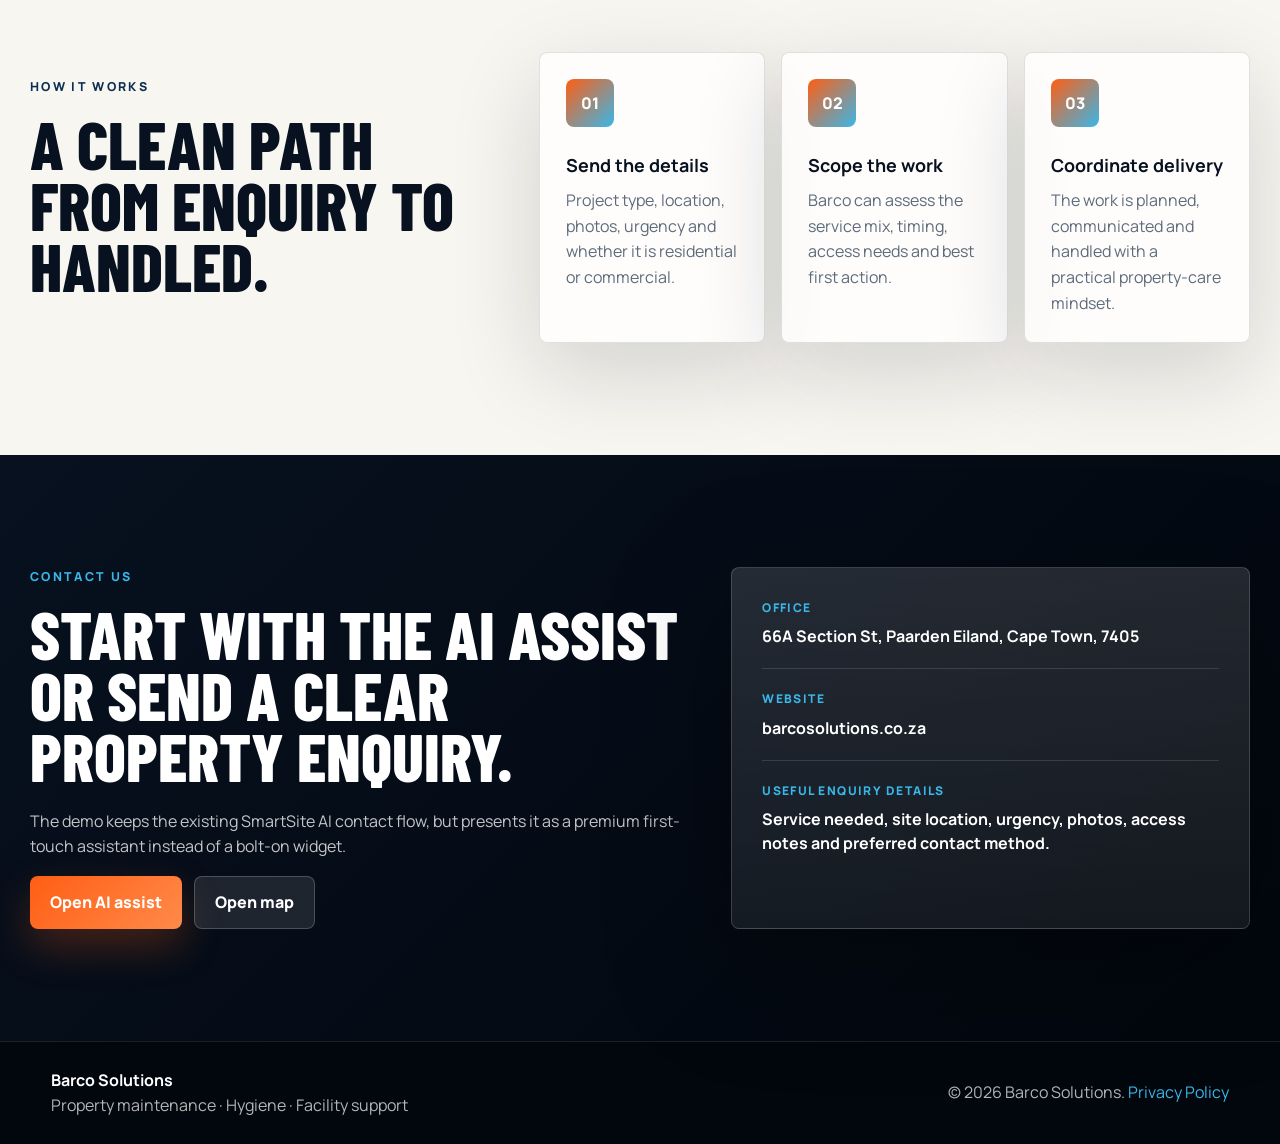
==== commit 7a723e30: "Redesign Barco Solutions demo" ====
--- a/index.html
+++ b/index.html
@@ -3,281 +3,260 @@
 <head>
   <meta charset="UTF-8">
   <meta name="viewport" content="width=device-width, initial-scale=1.0">
-  <title>Barco Solutions | Integrated Property, Construction and Facilities Support</title>
-  <meta name="description" content="Barco Solutions delivers integrated property, construction and facilities support with a concept-to-completion mindset across South Africa.">
-  <meta name="theme-color" content="#f5efe6">
-  <link rel="icon" type="image/png" href="assets/live-site/68da5935373f4e2c315653e8.png">
+  <title>Barco Solutions | Property maintenance, hygiene and facility support</title>
+  <meta name="description" content="Barco Solutions delivers professional property maintenance, hygiene, cleaning, repairs and facility support for commercial, residential and managed property environments.">
+  <meta name="theme-color" content="#07111f">
   <link rel="preconnect" href="https://fonts.googleapis.com">
   <link rel="preconnect" href="https://fonts.gstatic.com" crossorigin>
-  <link href="https://fonts.googleapis.com/css2?family=Cormorant+Garamond:wght@500;600;700&family=Manrope:wght@400;500;600;700;800&display=swap" rel="stylesheet">
+  <link href="https://fonts.googleapis.com/css2?family=Barlow+Condensed:wght@600;700;800&family=Manrope:wght@400;500;600;700;800&display=swap" rel="stylesheet">
   <link rel="stylesheet" href="styles.css">
 </head>
 <body>
-  <div class="page-noise" aria-hidden="true"></div>
-  <div class="scroll-progress" aria-hidden="true"><i></i></div>
+  <div class="background-template" aria-hidden="true">
+    <span class="mesh mesh-one"></span>
+    <span class="mesh mesh-two"></span>
+    <span class="mesh mesh-three"></span>
+    <span class="blueprint-grid"></span>
+  </div>
 
   <header class="site-head" data-elevate>
-    <a class="brand" href="index.html" aria-label="Barco Solutions home">
-      <img src="assets/live-site/68da3c4e373f4e697c51dfaf.png" alt="Barco Solutions">
+    <a class="brand" href="#top" aria-label="Barco Solutions home">
+      <img src="assets/project-images/barco-logo-local.webp" alt="Barco Solutions">
     </a>
     <nav class="main-nav" aria-label="Primary navigation">
-      <a href="index.html" aria-current="page">Home</a>
-      <a href="projects.html">Projects</a>
-      <a href="contact.html">Contact</a>
+      <a href="#who">Who we are</a>
+      <a href="#solutions">Solutions</a>
+      <a href="#projects">Projects</a>
+      <a href="#contact">Contact</a>
     </nav>
-    <a class="nav-cta" href="contact.html">Start an enquiry</a>
+    <a class="nav-cta" href="javascript:void(0)" onclick="window.openSmartSiteBot && window.openSmartSiteBot()">AI enquiry</a>
   </header>
 
-  <main>
-    <section class="hero">
-      <div class="hero-shell">
-        <div class="hero-copy" data-reveal>
+  <main id="top">
+    <section class="hero" aria-labelledby="hero-title">
+      <div class="hero-image-stack" aria-hidden="true">
+        <figure class="hero-photo hero-photo-main">
+          <img src="assets/project-images/live-commercial-outcome-polished.webp" alt="">
+        </figure>
+        <figure class="hero-photo hero-photo-float">
+          <img src="assets/project-images/live-renovation-work-polished.webp" alt="">
+        </figure>
+      </div>
+
+      <div class="hero-inner">
+        <div class="hero-copy reveal">
           <p class="eyebrow">Barco Solutions</p>
-          <h1>From concept to completion, Barco ensures your property investment stands strong.</h1>
-          <p class="lead">BARCO is a diversified holding company delivering integrated services across the construction, property and facilities management sectors in South Africa.</p>
+          <h1 id="hero-title">Property care that looks sharp, runs clean, and gets handled properly.</h1>
+          <p class="lead">A premium rebuild of the live Barco Solutions story: property maintenance, cleaning, hygiene, repairs and facility support for homes, commercial sites and managed property environments.</p>
           <div class="hero-actions">
-            <a class="btn btn-solid" href="projects.html">Explore project capability</a>
-            <a class="btn btn-outline" href="contact.html">Contact the team</a>
-          </div>
-          <div class="hero-line" aria-hidden="true"></div>
-        </div>
-        <div class="hero-visual" data-reveal>
-          <div class="media-frame tall hero-primary-shot" data-float data-float-speed="0.7" data-slideshow>
-            <img class="hero-slide is-active" src="assets/live-site/690866dbf6799f78db1ed13f.png" alt="Barco Solutions construction and project delivery">
-            <img class="hero-slide" src="assets/live-site/68d533da19c729f42a561307.png" alt="Barco property maintenance and finishing work">
-            <img class="hero-slide" src="assets/live-site/690853745e5b74b26886f1ca.png" alt="Barco maintenance support services">
-            <img class="hero-slide" src="assets/live-site/6908537468dfc2a18da0f8c2.png" alt="Barco hygiene services">
-            <div class="hero-photo-caption">
-              <span data-slide-label>Barco Solutions</span>
-              <strong data-slide-title>Construction and project delivery</strong>
-            </div>
-            <div class="hero-slide-dots" aria-hidden="true">
-              <i class="is-active"></i>
-              <i></i>
-              <i></i>
-              <i></i>
-            </div>
-          </div>
-          <div class="visual-aside">
-            <div class="media-frame small hero-side-shot" data-float data-float-speed="1">
-              <img src="assets/live-site/690853745e5b74b26886f1ca.png" alt="Barco maintenance services">
-              <div class="hero-photo-caption hero-photo-caption-compact">
-                <span>Barco Assist</span>
-                <strong>Maintenance support</strong>
-              </div>
-            </div>
-            <div class="media-frame small hero-side-shot" data-float data-float-speed="1.2">
-              <img src="assets/live-site/6908537468dfc2a18da0f8c2.png" alt="Barco hygiene services">
-              <div class="hero-photo-caption hero-photo-caption-compact">
-                <span>Barco Hygiene</span>
-                <strong>Cleaning and hygiene</strong>
-              </div>
-            </div>
-            <div class="matrix-card matrix-card-note" data-float data-float-speed="1.45">
-              <span>Why Barco</span>
-              <p>Integrated expertise, trusted compliance standards and transparent delivery across every stage.</p>
-            </div>
-          </div>
-        </div>
-      </div>
-    </section>
-
-    <section class="intro-band">
-      <div class="section-shell two-column">
-        <div data-reveal>
-          <p class="eyebrow eyebrow-dark">Who we are</p>
-          <h2>Integrated services for the built environment, delivered with integrity, innovation and quality.</h2>
-        </div>
-        <div class="rich-copy" data-reveal>
-          <p>Established in 2012, BARCO has built a reputation as a trusted partner to investors, developers, architects and property managers across South Africa.</p>
-          <p>Our foundation is built on a commitment to integrity, innovation and quality, with every service aimed at protecting performance, presentation and long-term durability.</p>
-        </div>
-      </div>
-    </section>
-
-    <section class="section-shell expertise-section">
-      <div class="section-heading left" data-reveal>
-        <p class="eyebrow eyebrow-dark">Integrated expertise</p>
-        <h2>Building, renovation and maintenance solutions designed to keep your property performing at its best.</h2>
-      </div>
-      <div class="feature-grid feature-grid-four">
-        <article class="feature-card" data-reveal>
+            <a class="btn primary" href="#solutions">Explore solutions</a>
+            <a class="btn secondary" href="#projects">View work</a>
+          </div>
+        </div>
+
+        <aside class="hero-panel reveal delay-1" aria-label="Barco service summary">
+          <div class="panel-logo">
+            <img src="assets/project-images/barco-logo-local.webp" alt="Barco Solutions">
+          </div>
+          <div class="panel-stat">
+            <span>Core focus</span>
+            <strong>Maintenance + Hygiene + Facility support</strong>
+          </div>
+          <div class="panel-flow">
+            <span>Inspect</span>
+            <i></i>
+            <span>Maintain</span>
+            <i></i>
+            <span>Improve</span>
+          </div>
+          <p>Built for fast first impressions: clear services, confident project visuals, polished motion, and a stronger enquiry path.</p>
+        </aside>
+      </div>
+
+      <div class="hero-strip reveal delay-2" aria-label="Key service areas">
+        <span>Commercial property</span>
+        <span>Residential care</span>
+        <span>Hygiene services</span>
+        <span>Repairs and upkeep</span>
+      </div>
+    </section>
+
+    <section id="who" class="section section-intro">
+      <div class="section-shell split">
+        <div class="reveal">
+          <p class="eyebrow dark">Who we are</p>
+          <h2>One reliable partner for keeping property presentable, functional and ready for use.</h2>
+        </div>
+        <div class="intro-copy reveal delay-1">
+          <p>Barco Solutions positions itself as an all-in-one property care partner. The site now keeps the live-site direction, but presents it with a more refined, premium and conversion-focused flow.</p>
+          <p>Instead of page-builder blocks, the new design gives visitors a sharp overview of divisions, services, proof, and the fastest way to start a project conversation.</p>
+        </div>
+      </div>
+
+      <div class="section-shell proof-grid">
+        <article class="proof-card reveal">
           <span>01</span>
-          <h3>Building and renovation</h3>
-          <p>Practical construction support for upgrades, repairs and site improvement projects.</p>
-        </article>
-        <article class="feature-card" data-reveal>
+          <h3>Property maintenance</h3>
+          <p>Repairs, upkeep, inspections and preventative support for buildings that need steady attention.</p>
+        </article>
+        <article class="proof-card reveal delay-1">
           <span>02</span>
-          <h3>Waterproofing and finishes</h3>
-          <p>From waterproofing to painting and flooring, every finish is delivered with durability in mind.</p>
-        </article>
-        <article class="feature-card" data-reveal>
+          <h3>Cleaning and hygiene</h3>
+          <p>Professional cleaning and hygiene support for commercial, office, residential and shared-use spaces.</p>
+        </article>
+        <article class="proof-card reveal delay-2">
           <span>03</span>
-          <h3>Project management</h3>
-          <p>Clear coordination from early planning through execution and final handover.</p>
-        </article>
-        <article class="feature-card" data-reveal>
-          <span>04</span>
-          <h3>Facilities care</h3>
-          <p>Cleaning, landscaping and site support that keep environments operational and presentable.</p>
-        </article>
-      </div>
-    </section>
-
-    <section class="contrast-band">
-      <div class="section-shell trust-grid">
-        <div class="trust-copy" data-reveal>
-          <p class="eyebrow">Why choose Barco</p>
-          <h2>Delivery built on trust, compliance and lasting value.</h2>
-        </div>
-        <div class="trust-list">
-          <article class="trust-item" data-reveal>
-            <h3>Integrated expertise</h3>
-            <p>A single source for property life-cycle needs, from construction to facilities management and specialist support.</p>
-          </article>
-          <article class="trust-item" data-reveal>
-            <h3>Compliance and trust</h3>
-            <p>An NHBRC registered builder, with hygiene services aligned to National Cleaning Association standards.</p>
-          </article>
-          <article class="trust-item" data-reveal>
-            <h3>Technology and transparency</h3>
-            <p>Advanced reporting and project visibility improve efficiency, cost predictability and transparency.</p>
-          </article>
-        </div>
-      </div>
-    </section>
-
-    <section class="section-shell process-section">
-      <div class="section-heading left narrow" data-reveal>
-        <p class="eyebrow eyebrow-dark">Concept to completion</p>
-        <h2>A structured path from planning through to completion.</h2>
-      </div>
-      <div class="timeline-grid">
-        <article class="timeline-card" data-reveal>
-          <strong>01</strong>
-          <h3>Concept</h3>
-          <p>Understand the site, the brief and the operational outcome required.</p>
-        </article>
-        <article class="timeline-card" data-reveal>
-          <strong>02</strong>
-          <h3>Scope</h3>
-          <p>Define the service mix, planning needs and delivery pathway before execution begins.</p>
-        </article>
-        <article class="timeline-card" data-reveal>
-          <strong>03</strong>
-          <h3>Execution</h3>
-          <p>Deliver construction, renovation, maintenance and finishing work with precision and control.</p>
-        </article>
-        <article class="timeline-card" data-reveal>
-          <strong>04</strong>
-          <h3>Completion</h3>
-          <p>Close out with a finished result that adds visible and lasting value to the asset.</p>
-        </article>
-      </div>
-    </section>
-
-    <section class="section-shell environments-section">
-      <div class="section-heading left" data-reveal>
-        <p class="eyebrow eyebrow-dark">Project environments</p>
-        <h2>Work shaped around presentation, durability and operational performance.</h2>
-      </div>
-      <div class="project-grid">
-        <article class="project-card project-card-wide" data-reveal>
-          <div class="media-frame landscape">
-            <img src="assets/live-site/690866dbf6799f78db1ed13f.png" alt="Commercial construction environment">
-          </div>
-          <div class="project-copy">
-            <span>Commercial environments</span>
-            <h3>Managed, branded and investor-facing spaces.</h3>
-            <p>Support environments where finish quality, operational continuity and property value all matter together.</p>
-          </div>
-        </article>
-        <article class="project-card" data-reveal>
-          <div class="media-frame square">
-            <img src="assets/live-site/68d533da19c729f42a561307.png" alt="Property maintenance and finishing work">
-          </div>
-          <div class="project-copy">
-            <span>Renovation delivery</span>
-            <h3>Repair, uplift and reinvestment scopes.</h3>
-            <p>Suitable for projects where condition, performance and finish all need to improve together.</p>
-          </div>
-        </article>
-        <article class="project-card" data-reveal>
-          <div class="media-frame square">
-            <img src="assets/live-site/690853745e5b74b26886f1ca.png" alt="Facilities maintenance support">
-          </div>
-          <div class="project-copy">
-            <span>Operational support</span>
-            <h3>Maintenance capability that keeps spaces ready for use.</h3>
-            <p>Practical support for environments where upkeep, presentation and day-to-day reliability matter together.</p>
-          </div>
-        </article>
-      </div>
-    </section>
-
-    <section class="joinery-section">
-      <div class="section-shell joinery-layout">
-        <div class="joinery-copy" data-reveal>
-          <p class="eyebrow">Specialist support</p>
-          <h2>Security and site support integrated into the broader Barco service offering.</h2>
-          <p>From controlled access environments to wider property support, Barco brings practical service coordination across the built environment.</p>
-          <a class="text-link" href="projects.html">See the wider project story</a>
-        </div>
-        <div class="media-frame wide-soft" data-reveal>
-          <img src="assets/live-site/6969fe604e42b9475f2816b7.png" alt="Security and access control support">
-        </div>
-      </div>
-    </section>
-
-    <section class="clients-section">
+          <h3>Facility support</h3>
+          <p>Reliable operational help for property managers, businesses and households that need one point of contact.</p>
+        </article>
+      </div>
+    </section>
+
+    <section id="solutions" class="section dark-band">
       <div class="section-shell">
-        <div class="section-heading left narrow" data-reveal>
-          <p class="eyebrow eyebrow-dark">Our clients</p>
-          <h2>Trusted by property, retail and commercial brands across South Africa.</h2>
-        </div>
-        <div class="logo-marquee" data-reveal aria-label="Official Barco client logos">
+        <div class="section-heading reveal">
+          <p class="eyebrow">Our solutions</p>
+          <h2>Built around the way real properties need to be looked after.</h2>
+          <p>Live-site service ideas, cleaned up into a stronger sales structure with better hierarchy and more confidence.</p>
+        </div>
+
+        <div class="solutions-grid">
+          <article class="solution-card reveal">
+            <small>Barco Assist</small>
+            <h3>Responsive support</h3>
+            <p>Maintenance requests, inspections, repairs and day-to-day support for properties that need quick coordination.</p>
+          </article>
+          <article class="solution-card reveal delay-1">
+            <small>Barco Solutions</small>
+            <h3>Turnkey property care</h3>
+            <p>Practical upkeep, preventative maintenance and improvement work across commercial and private spaces.</p>
+          </article>
+          <article class="solution-card reveal delay-2">
+            <small>Barco Hygiene</small>
+            <h3>Clean, safe environments</h3>
+            <p>Cleaning and hygiene services that help spaces feel professional, healthy and ready for daily use.</p>
+          </article>
+          <article class="solution-card reveal">
+            <small>Beyond Assist</small>
+            <h3>Specialised support</h3>
+            <p>Extra capability for larger or more specific property requirements where coordination matters.</p>
+          </article>
+        </div>
+      </div>
+    </section>
+
+    <section class="section clients-band">
+      <div class="section-shell clients-layout">
+        <div class="reveal">
+          <p class="eyebrow dark">Trusted environments</p>
+          <h2>Partner and client logos now feel like social proof, not a pasted-on strip.</h2>
+        </div>
+        <div class="logo-marquee reveal delay-1" aria-label="Client logo showcase">
           <div class="logo-track">
-            <div class="logo-item"><img src="assets/live-site/68dd36c83deff08184a10efe.png" alt="Pick n Pay"></div>
-            <div class="logo-item"><img src="assets/live-site/68dd38536218a437bed11549.png" alt="Chapter"></div>
-            <div class="logo-item"><img src="assets/live-site/68dd39bb7f211916325b182e.png" alt="BWA"></div>
-            <div class="logo-item"><img src="assets/live-site/68dd36c9c896344f3a4d6b72.png" alt="NEC OXN"></div>
-            <div class="logo-item"><img src="assets/live-site/68dd36c8dadd7f0345f41980.png" alt="Broll"></div>
-            <div class="logo-item"><img src="assets/live-site/68dd36c89ed67b0480574eae.png" alt="Revo Property"></div>
-            <div class="logo-item"><img src="assets/live-site/68dd36c86218a46f36d0ddf5.png" alt="FPG Property Fund"></div>
-            <div class="logo-item"><img src="assets/live-site/68dd3854111a1d289beeef7c.png" alt="Republica Student Living"></div>
-            <div class="logo-item"><img src="assets/live-site/68dd38537f211948745aad83.png" alt="Maison and Marble"></div>
-            <div class="logo-item"><img src="assets/live-site/68dd36c8111a1d7ae8eebb07.png" alt="Residentia Trust"></div>
-            <div class="logo-item"><img src="assets/live-site/68dd369cc896340d364d66a0.png" alt="Vukile Property Fund"></div>
-            <div class="logo-item"><img src="assets/live-site/68dd38536218a46552d1154a.png" alt="Boxwood Property Fund"></div>
-            <div class="logo-item"><img src="assets/live-site/68dd36c93163a6d0f4ab93a5.png" alt="BWA"></div>
-            <div class="logo-item"><img src="assets/live-site/68dd36c83deff08184a10efe.png" alt="Pick n Pay"></div>
-            <div class="logo-item"><img src="assets/live-site/68dd38536218a437bed11549.png" alt="Chapter"></div>
-            <div class="logo-item"><img src="assets/live-site/68dd39bb7f211916325b182e.png" alt="BWA"></div>
-            <div class="logo-item"><img src="assets/live-site/68dd36c9c896344f3a4d6b72.png" alt="NEC OXN"></div>
-            <div class="logo-item"><img src="assets/live-site/68dd36c8dadd7f0345f41980.png" alt="Broll"></div>
-            <div class="logo-item"><img src="assets/live-site/68dd36c89ed67b0480574eae.png" alt="Revo Property"></div>
-            <div class="logo-item"><img src="assets/live-site/68dd36c86218a46f36d0ddf5.png" alt="FPG Property Fund"></div>
-            <div class="logo-item"><img src="assets/live-site/68dd3854111a1d289beeef7c.png" alt="Republica Student Living"></div>
-            <div class="logo-item"><img src="assets/live-site/68dd38537f211948745aad83.png" alt="Maison and Marble"></div>
-            <div class="logo-item"><img src="assets/live-site/68dd36c8111a1d7ae8eebb07.png" alt="Residentia Trust"></div>
-            <div class="logo-item"><img src="assets/live-site/68dd369cc896340d364d66a0.png" alt="Vukile Property Fund"></div>
-            <div class="logo-item"><img src="assets/live-site/68dd38536218a46552d1154a.png" alt="Boxwood Property Fund"></div>
-            <div class="logo-item"><img src="assets/live-site/68dd36c93163a6d0f4ab93a5.png" alt="BWA"></div>
-          </div>
-        </div>
-      </div>
-    </section>
-
-    <section class="cta-section">
-      <div class="section-shell cta-shell">
-        <div data-reveal>
-          <p class="eyebrow">Next step</p>
-          <h2>Contact us to discuss your next project or property requirement.</h2>
-          <p>Whether the need is construction, renovation, maintenance or facilities support, our team is ready to help.</p>
-        </div>
-        <div class="cta-actions" data-reveal>
-          <a class="btn btn-light" href="contact.html">Open contact page</a>
-          <a class="btn btn-light-outline" href="projects.html">Review projects</a>
+            <div class="logo-item"><img src="assets/client-logos/logo-01.webp" alt="Client logo"></div>
+            <div class="logo-item"><img src="assets/client-logos/logo-02.webp" alt="Client logo"></div>
+            <div class="logo-item"><img src="assets/client-logos/logo-03.webp" alt="Client logo"></div>
+            <div class="logo-item"><img src="assets/client-logos/logo-04.webp" alt="Client logo"></div>
+            <div class="logo-item"><img src="assets/client-logos/logo-05.webp" alt="Client logo"></div>
+            <div class="logo-item"><img src="assets/client-logos/logo-06.webp" alt="Client logo"></div>
+            <div class="logo-item"><img src="assets/client-logos/logo-07.webp" alt="Client logo"></div>
+            <div class="logo-item"><img src="assets/client-logos/logo-08.webp" alt="Client logo"></div>
+            <div class="logo-item"><img src="assets/client-logos/logo-09.webp" alt="Client logo"></div>
+            <div class="logo-item"><img src="assets/client-logos/logo-10.webp" alt="Client logo"></div>
+            <div class="logo-item"><img src="assets/client-logos/logo-11.webp" alt="Client logo"></div>
+            <div class="logo-item"><img src="assets/client-logos/logo-12.webp" alt="Client logo"></div>
+            <div class="logo-item"><img src="assets/client-logos/logo-13.webp" alt="Client logo"></div>
+            <div class="logo-item"><img src="assets/client-logos/logo-01.webp" alt="Client logo"></div>
+            <div class="logo-item"><img src="assets/client-logos/logo-02.webp" alt="Client logo"></div>
+            <div class="logo-item"><img src="assets/client-logos/logo-03.webp" alt="Client logo"></div>
+            <div class="logo-item"><img src="assets/client-logos/logo-04.webp" alt="Client logo"></div>
+            <div class="logo-item"><img src="assets/client-logos/logo-05.webp" alt="Client logo"></div>
+            <div class="logo-item"><img src="assets/client-logos/logo-06.webp" alt="Client logo"></div>
+            <div class="logo-item"><img src="assets/client-logos/logo-07.webp" alt="Client logo"></div>
+            <div class="logo-item"><img src="assets/client-logos/logo-08.webp" alt="Client logo"></div>
+            <div class="logo-item"><img src="assets/client-logos/logo-09.webp" alt="Client logo"></div>
+            <div class="logo-item"><img src="assets/client-logos/logo-10.webp" alt="Client logo"></div>
+            <div class="logo-item"><img src="assets/client-logos/logo-11.webp" alt="Client logo"></div>
+            <div class="logo-item"><img src="assets/client-logos/logo-12.webp" alt="Client logo"></div>
+            <div class="logo-item"><img src="assets/client-logos/logo-13.webp" alt="Client logo"></div>
+          </div>
+        </div>
+      </div>
+    </section>
+
+    <section id="projects" class="section project-section">
+      <div class="section-shell split">
+        <div class="reveal">
+          <p class="eyebrow dark">Project work</p>
+          <h2>Real visuals, bigger impact, and motion that makes the work feel more premium.</h2>
+        </div>
+        <p class="intro-copy reveal delay-1">The available Barco imagery is now treated like a proper portfolio: larger, cleaner, and more editorial. These can later become detailed case studies when project notes are ready.</p>
+      </div>
+
+      <div class="section-shell feature-gallery">
+        <article class="feature-card large reveal">
+          <img src="assets/project-images/live-renovation-work-polished.webp" alt="Renovation and property improvement work">
+          <div>
+            <span>Maintenance and uplift</span>
+            <h3>Repair work that improves how a property performs and presents.</h3>
+          </div>
+        </article>
+        <article class="feature-card reveal delay-1">
+          <img src="assets/project-images/live-interior-finish-polished.webp" alt="Interior finish work">
+          <div>
+            <span>Interior finish</span>
+            <h3>Clean detail for spaces people actually use.</h3>
+          </div>
+        </article>
+        <article class="feature-card reveal delay-2">
+          <img src="assets/project-images/live-exterior-uplift-polished.webp" alt="Exterior property uplift">
+          <div>
+            <span>Exterior care</span>
+            <h3>Protection, presentation and visible improvement.</h3>
+          </div>
+        </article>
+      </div>
+    </section>
+
+    <section class="section process-section">
+      <div class="section-shell process-layout">
+        <div class="reveal">
+          <p class="eyebrow dark">How it works</p>
+          <h2>A clean path from enquiry to handled.</h2>
+        </div>
+        <div class="process-steps">
+          <article class="step reveal"><span>01</span><strong>Send the details</strong><p>Project type, location, photos, urgency and whether it is residential or commercial.</p></article>
+          <article class="step reveal delay-1"><span>02</span><strong>Scope the work</strong><p>Barco can assess the service mix, timing, access needs and best first action.</p></article>
+          <article class="step reveal delay-2"><span>03</span><strong>Coordinate delivery</strong><p>The work is planned, communicated and handled with a practical property-care mindset.</p></article>
+        </div>
+      </div>
+    </section>
+
+    <section id="contact" class="section contact-section">
+      <div class="section-shell contact-layout">
+        <div class="contact-copy reveal">
+          <p class="eyebrow">Contact us</p>
+          <h2>Start with the AI assist or send a clear property enquiry.</h2>
+          <p>The demo keeps the existing SmartSite AI contact flow, but presents it as a premium first-touch assistant instead of a bolt-on widget.</p>
+          <div class="hero-actions">
+            <a class="btn primary" href="javascript:void(0)" onclick="window.openSmartSiteBot && window.openSmartSiteBot()">Open AI assist</a>
+            <a class="btn secondary" href="https://maps.google.com/?q=66A+Section+St,+Paarden+Eiland,+Cape+Town,+7405" target="_blank" rel="noreferrer">Open map</a>
+          </div>
+        </div>
+
+        <div class="contact-card reveal delay-1">
+          <div class="contact-line">
+            <span>Office</span>
+            <strong>66A Section St, Paarden Eiland, Cape Town, 7405</strong>
+          </div>
+          <div class="contact-line">
+            <span>Website</span>
+            <strong>barcosolutions.co.za</strong>
+          </div>
+          <div class="contact-line">
+            <span>Useful enquiry details</span>
+            <strong>Service needed, site location, urgency, photos, access notes and preferred contact method.</strong>
+          </div>
         </div>
       </div>
     </section>
@@ -286,15 +265,13 @@
   <footer class="site-footer">
     <div>
       <strong>Barco Solutions</strong>
-      <span>Integrated property, construction and facilities support.</span>
+      <span>Property maintenance &middot; Hygiene &middot; Facility support</span>
     </div>
-    <div class="footer-links">
-      <a href="projects.html">Projects</a>
-      <a href="contact.html">Contact</a>
-      <a href="privacy.html">Privacy Policy</a>
-    </div>
+    <p>&copy; 2026 Barco Solutions. <a href="privacy.html">Privacy Policy</a></p>
   </footer>
 
+  <script src="bot-config.js"></script>
+  <script src="bot-widget.js"></script>
   <script src="site.js"></script>
 </body>
 </html>
--- a/styles.css
+++ b/styles.css
@@ -1,1178 +1,754 @@
 :root {
-  --bg: #f5efe6;
-  --bg-soft: #fbf8f2;
-  --surface: rgba(255, 255, 255, 0.82);
-  --surface-strong: rgba(255, 255, 255, 0.94);
-  --ink: #23292d;
-  --ink-soft: #617078;
-  --accent: #a37b48;
-  --accent-soft: #d6b58b;
-  --band: #2a3337;
-  --band-soft: #394448;
-  --line: rgba(35, 41, 45, 0.12);
-  --line-light: rgba(255, 255, 255, 0.14);
-  --shadow: 0 24px 60px rgba(21, 26, 31, 0.1);
-  --shadow-deep: 0 32px 86px rgba(21, 26, 31, 0.16);
-  --radius: 30px;
-  --radius-sm: 22px;
-  --max: 1240px;
-}
-
-* {
-  box-sizing: border-box;
-}
-
-html {
-  scroll-behavior: smooth;
-}
+  --navy: #07111f;
+  --navy-2: #0b2e52;
+  --cyan: #39b7e8;
+  --cyan-soft: #ddf6ff;
+  --orange: #ff5e14;
+  --platinum: #f4f0e8;
+  --paper: rgba(255, 255, 255, 0.82);
+  --paper-strong: #ffffff;
+  --ink: #07111f;
+  --muted: #5d6b7b;
+  --line: rgba(7, 17, 31, 0.12);
+  --line-dark: rgba(255, 255, 255, 0.15);
+  --shadow: 0 28px 90px rgba(7, 17, 31, 0.16);
+  --shadow-dark: 0 34px 120px rgba(0, 0, 0, 0.36);
+  --radius: 8px;
+  --max: 1220px;
+}
+
+* { box-sizing: border-box; }
+
+html { scroll-behavior: smooth; }
 
 body {
   margin: 0;
-  font-family: "Manrope", system-ui, sans-serif;
+  font-family: "Manrope", system-ui, -apple-system, BlinkMacSystemFont, "Segoe UI", sans-serif;
   color: var(--ink);
-  background:
-    radial-gradient(circle at top left, rgba(163, 123, 72, 0.1), transparent 28%),
-    linear-gradient(180deg, #faf4ec 0%, #f2ebe1 42%, #fcf8f3 100%);
+  background: var(--platinum);
   line-height: 1.6;
   overflow-x: hidden;
 }
 
-img {
-  display: block;
-  max-width: 100%;
-}
-
-a {
-  color: inherit;
-  text-decoration: none;
-}
-
-.page-noise {
+body::selection { background: var(--cyan); color: var(--navy); }
+
+a { color: inherit; text-decoration: none; }
+img { display: block; max-width: 100%; }
+
+.background-template {
   position: fixed;
   inset: 0;
-  z-index: -1;
+  z-index: -10;
+  overflow: hidden;
+  background:
+    linear-gradient(135deg, rgba(244, 240, 232, 0.96), rgba(221, 246, 255, 0.72)),
+    radial-gradient(circle at 10% 10%, rgba(57, 183, 232, 0.25), transparent 34%),
+    radial-gradient(circle at 90% 0%, rgba(255, 94, 20, 0.13), transparent 30%);
+}
+
+.blueprint-grid {
+  position: absolute;
+  inset: 0;
   background-image:
-    linear-gradient(rgba(35, 41, 45, 0.02) 1px, transparent 1px),
-    linear-gradient(90deg, rgba(35, 41, 45, 0.02) 1px, transparent 1px);
-  background-size: 42px 42px;
-  mask-image: linear-gradient(180deg, rgba(0, 0, 0, 0.4), transparent 85%);
-  pointer-events: none;
-  animation: noiseShift 22s ease-in-out infinite alternate;
-}
-
-.scroll-progress {
-  position: fixed;
-  top: 0;
-  left: 0;
-  right: 0;
-  z-index: 120;
-  height: 3px;
-  pointer-events: none;
-}
-
-.scroll-progress i {
-  display: block;
-  width: var(--scroll-progress, 0%);
-  height: 100%;
-  background: linear-gradient(90deg, var(--accent), #d9c29d 52%, var(--ink));
-  box-shadow: 0 0 18px rgba(163, 123, 72, 0.45);
-  transition: width 0.12s linear;
-}
+    linear-gradient(rgba(7, 17, 31, 0.055) 1px, transparent 1px),
+    linear-gradient(90deg, rgba(7, 17, 31, 0.055) 1px, transparent 1px);
+  background-size: 44px 44px;
+  mask-image: linear-gradient(180deg, rgba(0, 0, 0, 0.9), transparent 88%);
+}
+
+.mesh {
+  position: absolute;
+  width: 42vw;
+  height: 42vw;
+  border-radius: 999px;
+  filter: blur(24px);
+  opacity: 0.54;
+  animation: drift 18s ease-in-out infinite alternate;
+}
+
+.mesh-one { left: -12vw; top: 6vh; background: rgba(57, 183, 232, 0.32); }
+.mesh-two { right: -16vw; top: 28vh; background: rgba(255, 94, 20, 0.20); animation-delay: -4s; }
+.mesh-three { left: 36vw; bottom: -24vw; background: rgba(11, 46, 82, 0.18); animation-delay: -8s; }
 
 .site-head {
   position: sticky;
   top: 0;
-  z-index: 50;
+  z-index: 90;
   display: flex;
   align-items: center;
-  justify-content: space-between;
-  gap: 22px;
-  padding: 18px clamp(18px, 4vw, 52px);
-  background: rgba(250, 244, 236, 0.7);
-  border-bottom: 1px solid transparent;
-  backdrop-filter: blur(18px);
-  transition: background 0.25s ease, border-color 0.25s ease, box-shadow 0.25s ease;
+  gap: 28px;
+  padding: 14px clamp(18px, 4vw, 54px);
+  background: rgba(244, 240, 232, 0.76);
+  border-bottom: 1px solid rgba(7, 17, 31, 0.08);
+  backdrop-filter: blur(22px);
+  transition: box-shadow 0.24s ease, background 0.24s ease;
 }
 
 .site-head.is-scrolled {
-  background: rgba(251, 248, 242, 0.92);
-  border-color: rgba(35, 41, 45, 0.08);
-  box-shadow: 0 14px 36px rgba(21, 26, 31, 0.06);
-}
-
-.brand img {
-  width: clamp(160px, 18vw, 214px);
-  height: auto;
-}
+  background: rgba(244, 240, 232, 0.94);
+  box-shadow: 0 18px 60px rgba(7, 17, 31, 0.10);
+}
+
+.brand { margin-right: auto; }
+.brand img { width: 230px; height: 70px; object-fit: contain; }
 
 .main-nav {
   display: flex;
   align-items: center;
-  gap: 26px;
-  margin-left: auto;
+  gap: 24px;
+  font-size: 0.86rem;
+  font-weight: 800;
+  text-transform: uppercase;
+  letter-spacing: 0.08em;
+  color: rgba(7, 17, 31, 0.74);
 }
 
 .main-nav a {
   position: relative;
-  font-size: 0.95rem;
-  font-weight: 700;
-  color: rgba(35, 41, 45, 0.7);
+  padding: 8px 0;
 }
 
 .main-nav a::after {
   content: "";
   position: absolute;
   left: 0;
-  right: 0;
-  bottom: -8px;
-  height: 1px;
-  background: var(--accent);
-  transform: scaleX(0);
-  transform-origin: left;
-  transition: transform 0.24s ease;
+  right: 100%;
+  bottom: 0;
+  height: 2px;
+  background: linear-gradient(90deg, var(--orange), var(--cyan));
+  transition: right 0.24s ease;
 }
 
 .main-nav a:hover::after,
-.main-nav a[aria-current="page"]::after {
-  transform: scaleX(1);
-}
-
-.main-nav a[aria-current="page"] {
-  color: var(--ink);
-}
-
-.nav-cta,
-.btn,
-.text-link {
-  transition: transform 0.22s ease, background 0.22s ease, color 0.22s ease, border-color 0.22s ease, box-shadow 0.22s ease;
-}
+.main-nav a:focus-visible::after { right: 0; }
 
 .nav-cta,
 .btn {
   display: inline-flex;
   align-items: center;
   justify-content: center;
-  min-height: 50px;
-  padding: 0 22px;
-  border-radius: 999px;
-  font-size: 0.95rem;
-  font-weight: 800;
-}
-
-.nav-cta {
-  background: var(--ink);
+  min-height: 48px;
+  border: 0;
+  border-radius: var(--radius);
+  padding: 13px 20px;
+  font: inherit;
+  font-weight: 900;
+  cursor: pointer;
+  transition: transform 0.2s ease, box-shadow 0.2s ease, background 0.2s ease;
+}
+
+.nav-cta,
+.btn.primary {
+  background: linear-gradient(135deg, var(--orange), #ff8a4a);
   color: #fff;
+  box-shadow: 0 18px 40px rgba(255, 94, 20, 0.25);
+}
+
+.btn.secondary {
+  background: rgba(255, 255, 255, 0.10);
+  border: 1px solid rgba(255, 255, 255, 0.20);
+  color: #fff;
 }
 
 .nav-cta:hover,
-.btn:hover {
-  transform: translateY(-2px);
-}
-
-.section-shell,
-.hero-shell,
-.privacy-wrap {
-  width: min(var(--max), calc(100% - 34px));
-  margin: 0 auto;
-}
+.btn:hover { transform: translateY(-2px); }
 
 .hero {
-  padding: 42px 0 70px;
   position: relative;
+  min-height: 850px;
   overflow: hidden;
+  color: #fff;
+  background:
+    linear-gradient(110deg, rgba(7, 17, 31, 0.98) 0%, rgba(11, 46, 82, 0.92) 48%, rgba(7, 17, 31, 0.78) 100%),
+    url("assets/project-images/live-commercial-outcome-polished.webp") center / cover;
 }
 
 .hero::before {
   content: "";
   position: absolute;
-  inset: 10% auto auto 52%;
-  width: 38vw;
-  height: 38vw;
-  border-radius: 50%;
-  background: radial-gradient(circle, rgba(163, 123, 72, 0.12), transparent 66%);
-  filter: blur(10px);
-  animation: driftGlow 18s ease-in-out infinite alternate;
-  pointer-events: none;
-}
-
-.hero-shell {
-  display: grid;
-  grid-template-columns: 0.96fr 1.04fr;
-  gap: 42px;
-  align-items: end;
-}
-
-.hero-copy {
-  padding: 44px 0 30px;
-}
-
-.hero-line {
-  width: min(180px, 42vw);
-  height: 1px;
-  margin-top: 34px;
-  background: linear-gradient(90deg, rgba(163, 123, 72, 0.92), rgba(163, 123, 72, 0));
-  animation: linePulse 4.8s ease-in-out infinite;
+  inset: 0;
+  background-image:
+    linear-gradient(rgba(255, 255, 255, 0.055) 1px, transparent 1px),
+    linear-gradient(90deg, rgba(255, 255, 255, 0.055) 1px, transparent 1px);
+  background-size: 66px 66px;
+  mask-image: linear-gradient(180deg, rgba(0,0,0,0.85), transparent 85%);
+}
+
+.hero-inner {
+  position: relative;
+  z-index: 2;
+  width: min(var(--max), calc(100% - 36px));
+  min-height: 760px;
+  margin: 0 auto;
+  display: grid;
+  grid-template-columns: 1.02fr 0.78fr;
+  gap: 60px;
+  align-items: center;
+  padding: 110px 0 120px;
+}
+
+.hero-copy { max-width: 820px; }
+
+.hero .reveal {
+  opacity: 1;
+  transform: none;
 }
 
 .eyebrow {
-  margin: 0 0 14px;
+  margin: 0 0 16px;
+  font-size: 0.77rem;
+  font-weight: 900;
+  letter-spacing: 0.19em;
   text-transform: uppercase;
-  letter-spacing: 0.2em;
-  font-size: 0.74rem;
+  color: var(--cyan);
+}
+
+.eyebrow.dark { color: var(--navy-2); }
+
+h1,
+h2 {
+  margin: 0 0 22px;
+  font-family: "Barlow Condensed", Impact, sans-serif;
   font-weight: 800;
-  color: var(--accent-soft);
-}
-
-.eyebrow-dark {
-  color: var(--accent);
-}
-
-h1,
-h2,
-h3 {
-  margin: 0 0 18px;
-  font-family: "Cormorant Garamond", Georgia, serif;
-  letter-spacing: -0.03em;
-  line-height: 0.95;
-  font-weight: 600;
-}
-
-h1 {
-  font-size: clamp(3.2rem, 7vw, 6.8rem);
-  max-width: 740px;
-}
-
-h2 {
-  font-size: clamp(2.4rem, 4.8vw, 4.6rem);
-  max-width: 820px;
-}
-
-h3 {
-  font-size: 1.65rem;
-}
-
-.lead,
-.rich-copy,
-.section-heading p,
-.feature-card p,
-.trust-item p,
-.timeline-card p,
-.project-copy p,
-.joinery-copy p,
-.cta-shell p,
-.privacy-card p,
-.privacy-card li,
-.contact-card p,
-.contact-list li,
-.contact-form-card p,
-.fact-card p {
-  color: var(--ink-soft);
-}
+  line-height: 0.92;
+  letter-spacing: 0;
+  text-transform: uppercase;
+}
+
+h1 { font-size: clamp(4rem, 8.6vw, 9.6rem); max-width: 900px; }
+h2 { font-size: clamp(2.7rem, 5.2vw, 6rem); }
+h3 { margin: 0 0 12px; font-size: 1.25rem; line-height: 1.18; }
 
 .lead {
-  max-width: 620px;
-  margin: 0 0 32px;
+  max-width: 720px;
+  margin: 0 0 34px;
+  color: rgba(255, 255, 255, 0.82);
   font-size: 1.08rem;
 }
 
-.hero-actions,
-.cta-actions,
-.contact-actions {
+.hero-actions {
   display: flex;
   flex-wrap: wrap;
-  gap: 14px;
-}
-
-.btn-solid,
-.btn-light {
-  background: var(--ink);
-  color: #fff;
-  box-shadow: var(--shadow);
-}
-
-.btn-outline {
-  border: 1px solid var(--line);
-  color: var(--ink);
-  background: rgba(255, 255, 255, 0.54);
-}
-
-.btn-light-outline {
-  border: 1px solid rgba(255, 255, 255, 0.28);
-  color: #fff;
-  background: transparent;
-}
-
-.hero-visual {
-  display: grid;
-  grid-template-columns: 1.1fr 0.78fr;
-  gap: 18px;
-  align-items: end;
-}
-
-.hero-matrix {
-  min-height: 720px;
-}
-
-.hero-primary-shot,
-.hero-side-shot,
-.hero-panel-shot {
-  position: relative;
-  isolation: isolate;
-}
-
-.hero-primary-shot {
+  gap: 12px;
+}
+
+.hero-image-stack {
+  position: absolute;
+  inset: 0;
+  z-index: 1;
+  pointer-events: none;
+}
+
+.hero-photo {
+  position: absolute;
+  margin: 0;
   overflow: hidden;
-}
-
-.hero-slide {
-  position: absolute;
-  inset: 0;
+  border: 1px solid rgba(255, 255, 255, 0.14);
+  box-shadow: var(--shadow-dark);
+}
+
+.hero-photo img {
   width: 100%;
   height: 100%;
   object-fit: cover;
-  opacity: 0;
-  transform: scale(1.03);
-  transition: opacity 0.9s ease, transform 6s ease;
-}
-
-.hero-slide.is-active {
-  opacity: 1;
-  transform: scale(1);
-}
-
-.hero-primary-shot img,
-.hero-side-shot img,
-.hero-panel-shot img,
-.project-card img {
-  transition: transform 0.8s ease;
-}
-
-.hero-primary-shot:hover img,
-.hero-side-shot:hover img,
-.hero-panel-shot:hover img,
-.project-card:hover img {
-  transform: scale(1.04);
-}
-
-.hero-photo-caption {
-  position: absolute;
-  left: 22px;
-  right: 22px;
-  bottom: 22px;
-  z-index: 1;
-  padding: 18px 18px 16px;
-  border-radius: 22px;
-  background: linear-gradient(180deg, rgba(20, 24, 28, 0.08), rgba(20, 24, 28, 0.76));
-  backdrop-filter: blur(10px);
-  color: #fff;
-}
-
-.hero-slide-dots {
-  position: absolute;
-  right: 22px;
-  top: 22px;
-  z-index: 1;
-  display: flex;
-  gap: 8px;
-}
-
-.hero-slide-dots i {
+  filter: saturate(1.08) contrast(1.04);
+}
+
+.hero-photo-main {
+  right: -4vw;
+  bottom: 86px;
+  width: min(46vw, 680px);
+  height: 470px;
+  opacity: 0.72;
+  transform: rotate(-2deg);
+  animation: slowLift 14s ease-in-out infinite alternate;
+}
+
+.hero-photo-float {
+  right: 29vw;
+  top: 150px;
+  width: 260px;
+  height: 330px;
+  opacity: 0.82;
+  transform: rotate(3deg);
+  animation: slowLift 11s ease-in-out infinite alternate-reverse;
+}
+
+.hero-panel {
+  position: relative;
+  z-index: 3;
+  padding: 26px;
+  border: 1px solid rgba(255, 255, 255, 0.16);
+  border-radius: var(--radius);
+  background: linear-gradient(180deg, rgba(255,255,255,0.14), rgba(255,255,255,0.07));
+  backdrop-filter: blur(24px);
+  box-shadow: var(--shadow-dark);
+}
+
+.panel-logo {
+  width: 210px;
+  padding: 12px;
+  margin-bottom: 26px;
+  background: rgba(255, 255, 255, 0.92);
+  border-radius: var(--radius);
+}
+
+.panel-stat span,
+.contact-line span,
+.feature-card span,
+.solution-card small,
+.proof-card span {
   display: block;
-  width: 9px;
-  height: 9px;
-  border-radius: 999px;
-  background: rgba(255, 255, 255, 0.34);
-  transition: transform 0.22s ease, background 0.22s ease;
-}
-
-.hero-slide-dots i.is-active {
-  background: #fff;
-  transform: scale(1.18);
-}
-
-.hero-photo-caption span {
-  display: inline-block;
-  margin-bottom: 8px;
-  font-size: 0.72rem;
-  font-weight: 800;
+  margin-bottom: 7px;
+  color: var(--cyan);
+  font-size: 0.75rem;
+  font-weight: 900;
+  letter-spacing: 0.12em;
   text-transform: uppercase;
-  letter-spacing: 0.14em;
-  color: rgba(255, 255, 255, 0.72);
-}
-
-.hero-photo-caption strong {
+}
+
+.panel-stat strong {
   display: block;
-  font-size: 1.08rem;
+  font-size: 1.42rem;
   line-height: 1.15;
 }
 
-.hero-photo-caption-compact {
-  left: 16px;
-  right: 16px;
-  bottom: 16px;
-  padding: 14px 14px 13px;
-}
-
-.hero-photo-caption-compact strong {
-  font-size: 0.95rem;
-}
-
-.matrix-card {
+.panel-flow {
+  display: grid;
+  grid-template-columns: auto 1fr auto 1fr auto;
+  align-items: center;
+  gap: 10px;
+  margin: 28px 0;
+  font-size: 0.78rem;
+  font-weight: 900;
+  letter-spacing: 0.08em;
+  text-transform: uppercase;
+}
+
+.panel-flow i {
+  height: 2px;
+  background: linear-gradient(90deg, var(--orange), var(--cyan));
+}
+
+.hero-panel p { margin: 0; color: rgba(255,255,255,0.74); }
+
+.hero-strip {
+  position: relative;
+  z-index: 3;
+  width: min(var(--max), calc(100% - 36px));
+  margin: -82px auto 0;
+  display: grid;
+  grid-template-columns: repeat(4, 1fr);
+  border: 1px solid rgba(255,255,255,0.16);
+  background: rgba(7, 17, 31, 0.62);
+  backdrop-filter: blur(18px);
+}
+
+.hero-strip span {
+  padding: 22px 18px;
+  border-right: 1px solid rgba(255,255,255,0.12);
+  font-weight: 900;
+  text-transform: uppercase;
+  letter-spacing: 0.06em;
+  color: rgba(255,255,255,0.88);
+}
+
+.hero-strip span:last-child { border-right: 0; }
+
+.section { padding: 112px 0; }
+.section-shell { width: min(var(--max), calc(100% - 36px)); margin: 0 auto; }
+
+.split {
+  display: grid;
+  grid-template-columns: 0.95fr 1.05fr;
+  gap: 54px;
+  align-items: end;
+}
+
+.intro-copy {
+  color: var(--muted);
+  font-size: 1.05rem;
+}
+
+.intro-copy p { margin: 0 0 14px; }
+
+.proof-grid {
+  display: grid;
+  grid-template-columns: repeat(3, 1fr);
+  gap: 18px;
+  margin-top: 48px;
+}
+
+.proof-card,
+.solution-card,
+.feature-card,
+.contact-card,
+.step {
+  position: relative;
+  overflow: hidden;
   border: 1px solid var(--line);
   border-radius: var(--radius);
+  background: var(--paper);
+  box-shadow: var(--shadow);
+}
+
+.proof-card {
+  min-height: 250px;
+  padding: 28px;
+  backdrop-filter: blur(16px);
+  transition: transform 0.24s ease, box-shadow 0.24s ease;
+}
+
+.proof-card:hover,
+.solution-card:hover,
+.feature-card:hover,
+.step:hover {
+  transform: translateY(-6px);
+  box-shadow: 0 38px 100px rgba(7, 17, 31, 0.20);
+}
+
+.proof-card p,
+.solution-card p,
+.section-heading p,
+.step p { margin: 0; color: var(--muted); }
+
+.dark-band {
+  position: relative;
+  background: linear-gradient(135deg, var(--navy), var(--navy-2));
+  color: #fff;
+  overflow: hidden;
+}
+
+.dark-band::before {
+  content: "";
+  position: absolute;
+  inset: 0;
   background:
-    linear-gradient(180deg, rgba(255, 255, 255, 0.82), rgba(255, 255, 255, 0.66)),
-    linear-gradient(135deg, rgba(163, 123, 72, 0.08), rgba(255, 255, 255, 0));
-  box-shadow: var(--shadow-deep);
-  transition: transform 0.28s ease, box-shadow 0.28s ease, border-color 0.28s ease;
-  position: relative;
-  overflow: hidden;
-}
-
-.matrix-card span {
-  display: inline-block;
-  margin-bottom: 14px;
-  font-size: 0.78rem;
-  font-weight: 800;
-  text-transform: uppercase;
-  letter-spacing: 0.14em;
-  color: var(--accent);
-}
-
-.matrix-card-lead {
+    radial-gradient(circle at 12% 16%, rgba(57, 183, 232, 0.22), transparent 28%),
+    radial-gradient(circle at 88% 10%, rgba(255, 94, 20, 0.18), transparent 30%);
+}
+
+.dark-band .section-shell { position: relative; }
+
+.section-heading {
+  max-width: 850px;
+  margin-bottom: 42px;
+}
+
+.dark-band .section-heading p,
+.solution-card p { color: rgba(255,255,255,0.74); }
+
+.solutions-grid {
+  display: grid;
+  grid-template-columns: repeat(4, 1fr);
+  gap: 18px;
+}
+
+.solution-card {
+  min-height: 330px;
+  padding: 28px;
   display: flex;
   flex-direction: column;
   justify-content: flex-end;
-  min-height: 100%;
-  padding: 34px;
-}
-
-.matrix-row {
-  padding: 22px 0;
-  border-top: 1px solid rgba(35, 41, 45, 0.08);
-}
-
-.matrix-row:first-of-type {
-  border-top: 0;
-}
-
-.matrix-row strong {
-  display: block;
-  margin-bottom: 6px;
-  font-size: 1.22rem;
-  font-weight: 800;
-}
-
-.matrix-row p,
-.matrix-card-note p {
-  margin: 0;
-  color: var(--ink-soft);
-}
-
-.matrix-card-note {
-  padding: 26px;
-}
-
-.media-frame {
+  background: linear-gradient(180deg, rgba(255,255,255,0.13), rgba(255,255,255,0.07));
+  border-color: rgba(255,255,255,0.14);
+  box-shadow: var(--shadow-dark);
+  transition: transform 0.24s ease, box-shadow 0.24s ease;
+}
+
+.solution-card small {
+  margin-bottom: auto;
+  color: var(--orange);
+}
+
+.clients-band { padding: 88px 0; }
+
+.clients-layout {
+  display: grid;
+  gap: 30px;
+}
+
+.logo-marquee {
   overflow: hidden;
+  border: 1px solid var(--line);
   border-radius: var(--radius);
-  background: rgba(255, 255, 255, 0.56);
+  background: rgba(255,255,255,0.72);
   box-shadow: var(--shadow);
 }
 
-.media-frame img {
+.logo-track {
+  display: flex;
+  align-items: center;
+  gap: 16px;
+  width: max-content;
+  padding: 18px;
+  animation: logoScroll 46s linear infinite;
+}
+
+.logo-marquee:hover .logo-track { animation-play-state: paused; }
+
+.logo-item {
+  display: grid;
+  place-items: center;
+  width: 180px;
+  height: 86px;
+  padding: 16px;
+  border: 1px solid rgba(7,17,31,0.08);
+  background: #fff;
+  border-radius: var(--radius);
+}
+
+.logo-item img {
+  max-width: 125px;
+  max-height: 44px;
+  object-fit: contain;
+  filter: grayscale(1) contrast(1.05);
+  opacity: 0.76;
+  transition: filter 0.2s ease, opacity 0.2s ease, transform 0.2s ease;
+}
+
+.logo-item:hover img {
+  filter: none;
+  opacity: 1;
+  transform: scale(1.04);
+}
+
+.project-section { padding-top: 120px; }
+
+.feature-gallery {
+  display: grid;
+  grid-template-columns: 1.2fr 0.8fr;
+  grid-auto-rows: 310px;
+  gap: 18px;
+  margin-top: 48px;
+}
+
+.feature-card {
+  min-height: 300px;
+  transition: transform 0.24s ease, box-shadow 0.24s ease;
+}
+
+.feature-card.large { grid-row: span 2; }
+
+.feature-card img {
   width: 100%;
   height: 100%;
   object-fit: cover;
-}
-
-.media-frame.tall {
-  min-height: 720px;
-}
-
-.media-frame.small {
-  min-height: 280px;
-}
-
-.media-frame.landscape {
-  min-height: 340px;
-}
-
-.media-frame.square {
-  min-height: 300px;
-}
-
-.media-frame.wide-soft {
-  min-height: 360px;
-}
-
-.visual-aside {
-  display: grid;
-  gap: 18px;
-}
-
-.note-card,
-.feature-card,
-.timeline-card,
-.contact-card,
-.contact-form-card,
-.fact-card,
-.privacy-card {
-  border: 1px solid var(--line);
+  transition: transform 1s ease, filter 1s ease;
+}
+
+.feature-card:hover img {
+  transform: scale(1.055);
+  filter: saturate(1.08) contrast(1.04);
+}
+
+.feature-card::after {
+  content: "";
+  position: absolute;
+  inset: 0;
+  background: linear-gradient(180deg, transparent 35%, rgba(7, 17, 31, 0.82));
+}
+
+.feature-card div {
+  position: absolute;
+  left: 24px;
+  right: 24px;
+  bottom: 24px;
+  z-index: 2;
+  color: #fff;
+}
+
+.feature-card h3 {
+  max-width: 680px;
+  font-size: clamp(1.35rem, 2.2vw, 2rem);
+}
+
+.process-section {
+  background: rgba(255,255,255,0.38);
+}
+
+.process-layout {
+  display: grid;
+  grid-template-columns: 0.78fr 1.22fr;
+  gap: 54px;
+  align-items: center;
+}
+
+.process-steps {
+  display: grid;
+  grid-template-columns: repeat(3, 1fr);
+  gap: 16px;
+}
+
+.step {
+  min-height: 240px;
+  padding: 26px;
+  background: rgba(255,255,255,0.78);
+  transition: transform 0.24s ease, box-shadow 0.24s ease;
+}
+
+.step span {
+  display: grid;
+  place-items: center;
+  width: 48px;
+  height: 48px;
+  margin-bottom: 24px;
+  background: linear-gradient(135deg, var(--orange), var(--cyan));
+  color: #fff;
+  font-weight: 900;
   border-radius: var(--radius);
-  background: var(--surface);
-  box-shadow: var(--shadow);
-  transition: transform 0.28s ease, box-shadow 0.28s ease, border-color 0.28s ease;
-  position: relative;
-  overflow: hidden;
-}
-
-.matrix-card::after,
-.note-card::after,
-.feature-card::after,
-.timeline-card::after,
-.project-card::after,
-.contact-card::after,
-.contact-form-card::after,
-.fact-card::after {
-  content: "";
-  position: absolute;
-  inset: 0;
-  background: linear-gradient(120deg, transparent 20%, rgba(255, 255, 255, 0.22) 42%, transparent 62%);
-  transform: translateX(-130%);
-  transition: transform 0.8s ease;
-  pointer-events: none;
-}
-
-.matrix-card:hover,
-.note-card:hover,
-.feature-card:hover,
-.timeline-card:hover,
-.project-card:hover,
-.contact-card:hover,
-.contact-form-card:hover,
-.fact-card:hover {
-  transform: translateY(-4px);
-  box-shadow: 0 30px 72px rgba(21, 26, 31, 0.14);
-  border-color: rgba(163, 123, 72, 0.2);
-}
-
-.matrix-card:hover::after,
-.note-card:hover::after,
-.feature-card:hover::after,
-.timeline-card:hover::after,
-.project-card:hover::after,
-.contact-card:hover::after,
-.contact-form-card:hover::after,
-.fact-card:hover::after {
-  transform: translateX(130%);
-}
-
-.note-card {
-  padding: 26px;
-}
-
-.note-card span,
-.feature-card span,
-.project-copy span,
-.fact-card span {
-  display: inline-block;
-  margin-bottom: 12px;
-  font-size: 0.78rem;
-  font-weight: 800;
-  text-transform: uppercase;
-  letter-spacing: 0.12em;
-  color: var(--accent);
-}
-
-.intro-band,
-.expertise-section,
-.environments-section,
-.clients-section,
-.contact-page {
-  padding: 102px 0;
-}
-
-.process-section {
-  padding: 112px 0;
-}
-
-.two-column,
-.joinery-layout,
-.contact-layout,
-.contact-grid {
-  display: grid;
-  grid-template-columns: 0.9fr 1.1fr;
+}
+
+.step strong {
+  display: block;
+  margin-bottom: 8px;
+  font-size: 1.12rem;
+}
+
+.contact-section {
+  color: #fff;
+  background: linear-gradient(135deg, var(--navy), #02060d);
+}
+
+.contact-layout {
+  display: grid;
+  grid-template-columns: 1fr 0.78fr;
   gap: 36px;
-  align-items: end;
-}
-
-.feature-grid,
-.project-grid,
-.timeline-grid,
-.fact-grid {
-  display: grid;
-  gap: 18px;
-}
-
-.feature-grid-four {
-  grid-template-columns: repeat(4, 1fr);
-}
-
-.feature-card,
-.timeline-card,
-.fact-card {
-  min-height: 240px;
-  padding: 28px;
-}
-
-.contrast-band,
-.cta-section,
-.projects-hero,
-.contact-hero {
-  color: #fff;
-  background: linear-gradient(135deg, #263035 0%, #313b3f 52%, #232c30 100%);
-}
-
-.contrast-band {
-  padding: 104px 0;
-}
-
-.trust-grid {
-  display: grid;
-  grid-template-columns: 0.88fr 1.12fr;
-  gap: 34px;
-  align-items: start;
-}
-
-.trust-copy .eyebrow,
-.cta-section .eyebrow,
-.projects-hero .eyebrow,
-.contact-hero .eyebrow {
-  color: var(--accent-soft);
-}
-
-.trust-list {
-  display: grid;
-  gap: 16px;
-}
-
-.trust-item {
-  padding: 24px 0;
-  border-bottom: 1px solid var(--line-light);
-}
-
-.trust-item:last-child {
-  border-bottom: 0;
-}
-
-.trust-item p,
-.contrast-band p,
-.cta-section p,
-.projects-hero p,
-.contact-hero p {
-  color: rgba(255, 255, 255, 0.72);
-}
-
-.section-heading {
-  margin-bottom: 34px;
-  position: relative;
-}
-
-.section-heading.left,
-.section-heading.narrow {
-  text-align: left;
-}
-
-.section-heading.narrow h2 {
-  max-width: 700px;
-}
-
-.section-heading::after {
-  content: "";
-  display: block;
-  width: 92px;
-  height: 1px;
-  margin-top: 22px;
-  background: linear-gradient(90deg, rgba(163, 123, 72, 0.84), rgba(163, 123, 72, 0));
-}
-
-.timeline-grid {
-  grid-template-columns: repeat(4, 1fr);
-}
-
-.timeline-card strong {
-  display: inline-flex;
-  margin-bottom: 24px;
-  font-size: 1rem;
-  font-weight: 800;
-  color: var(--accent);
-}
-
-.project-grid {
-  grid-template-columns: 1.18fr 0.82fr 0.82fr;
-  align-items: start;
-}
-
-.project-card {
-  overflow: hidden;
-  border-radius: var(--radius);
-  background: var(--surface-strong);
-  border: 1px solid var(--line);
-  box-shadow: var(--shadow);
-}
-
-.project-card-wide {
-  grid-row: span 2;
-}
-
-.project-copy {
-  padding: 24px 24px 28px;
-}
-
-.joinery-section {
-  padding: 116px 0;
-  background: linear-gradient(180deg, rgba(255, 255, 255, 0.36), rgba(255, 255, 255, 0));
-}
-
-.text-link {
-  display: inline-flex;
-  align-items: center;
-  gap: 8px;
-  font-weight: 800;
-  color: var(--ink);
-}
-
-.text-link:hover {
-  color: var(--accent);
-}
-
-.logo-marquee {
-  overflow: hidden;
-  padding: 18px;
-  border: 1px solid var(--line);
-  border-radius: 999px;
-  background: rgba(255, 255, 255, 0.56);
-  box-shadow: var(--shadow);
-}
-
-.logo-track {
-  display: flex;
-  align-items: center;
-  gap: 18px;
-  width: max-content;
-  animation: logoScroll 30s linear infinite;
-}
-
-.logo-item {
-  display: flex;
-  align-items: center;
-  justify-content: center;
-  min-width: 172px;
-  height: 86px;
-  padding: 14px 20px;
-  border-radius: 18px;
-  background: rgba(255, 255, 255, 0.9);
-  border: 1px solid rgba(35, 41, 45, 0.08);
-}
-
-.logo-item img {
-  max-width: 114px;
-  max-height: 38px;
-  width: auto;
-  height: auto;
-  object-fit: contain;
-  opacity: 0.96;
-  transition: opacity 0.22s ease, transform 0.22s ease;
-}
-
-.logo-item:hover img {
-  opacity: 1;
-  transform: scale(1.03);
-}
-
-.cta-section {
-  padding: 110px 0;
-}
-
-.cta-shell {
-  display: grid;
-  grid-template-columns: 1fr auto;
-  gap: 28px;
-  align-items: end;
-}
+  align-items: stretch;
+}
+
+.contact-copy p:not(.eyebrow) {
+  max-width: 680px;
+  color: rgba(255,255,255,0.76);
+}
+
+.contact-card {
+  padding: 30px;
+  background: linear-gradient(180deg, rgba(255,255,255,0.13), rgba(255,255,255,0.07));
+  border-color: rgba(255,255,255,0.16);
+  box-shadow: var(--shadow-dark);
+}
+
+.contact-line {
+  padding: 20px 0;
+  border-bottom: 1px solid rgba(255,255,255,0.13);
+}
+
+.contact-line:first-child { padding-top: 0; }
+.contact-line:last-child { border-bottom: 0; padding-bottom: 0; }
+.contact-line strong { display: block; line-height: 1.5; }
 
 .site-footer {
   display: flex;
   justify-content: space-between;
-  gap: 24px;
+  gap: 20px;
   align-items: center;
-  padding: 28px clamp(18px, 4vw, 52px);
-  border-top: 1px solid rgba(35, 41, 45, 0.08);
-  background: rgba(255, 255, 255, 0.42);
+  padding: 22px clamp(18px, 4vw, 54px);
+  color: rgba(255,255,255,0.70);
+  background: #02060d;
+  border-top: 1px solid rgba(255,255,255,0.10);
 }
 
 .site-footer strong {
   display: block;
-  font-size: 1rem;
-}
-
-.site-footer span {
-  display: block;
-  color: var(--ink-soft);
-}
-
-.footer-links {
-  display: flex;
-  flex-wrap: wrap;
-  gap: 20px;
-  font-weight: 700;
-}
-
-.footer-links a:hover {
-  color: var(--accent);
-}
-
-.projects-hero,
-.contact-hero {
-  padding: 64px 0 84px;
-}
-
-.projects-hero-shell,
-.contact-hero-shell {
-  width: min(var(--max), calc(100% - 34px));
-  margin: 0 auto;
-  display: grid;
-  grid-template-columns: 0.88fr 1.12fr;
-  gap: 34px;
-  align-items: end;
-}
-
-.hero-panel {
-  border: 1px solid rgba(255, 255, 255, 0.14);
-  border-radius: var(--radius);
-  background: rgba(255, 255, 255, 0.08);
-  padding: 28px;
-}
-
-.hero-panel-media {
-  display: grid;
-  grid-template-columns: repeat(2, 1fr);
-  gap: 14px;
-  margin-top: 20px;
-}
-
-.hero-panel-shot {
-  overflow: hidden;
-  min-height: 160px;
-  border-radius: 22px;
-  border: 1px solid rgba(255, 255, 255, 0.12);
-}
-
-.hero-panel-shot img {
-  width: 100%;
-  height: 100%;
-  object-fit: cover;
-}
-
-.hero-panel ul,
-.contact-list,
-.privacy-card ul {
-  margin: 0;
-  padding-left: 18px;
-}
-
-.hero-panel li,
-.contact-list li,
-.privacy-card li {
-  margin-bottom: 10px;
-}
-
-.fact-grid {
-  grid-template-columns: repeat(3, 1fr);
-}
-
-.contact-page {
-  padding-top: 96px;
-}
-
-.contact-layout {
-  align-items: start;
-}
-
-.contact-card,
-.contact-form-card {
-  padding: 30px;
-}
-
-.contact-list {
-  color: var(--ink-soft);
-}
-
-.contact-list a,
-.privacy-card a {
-  font-weight: 800;
-}
-
-.contact-list a:hover,
-.privacy-card a:hover {
-  color: var(--accent);
-}
-
-.contact-form {
-  display: grid;
-  gap: 14px;
-}
-
-.contact-form-grid {
-  display: grid;
-  grid-template-columns: repeat(2, 1fr);
-  gap: 14px;
-}
-
-.contact-form label {
-  display: grid;
-  gap: 8px;
-  font-size: 0.88rem;
-  font-weight: 700;
-  color: var(--ink);
-}
-
-.contact-form input,
-.contact-form textarea {
-  width: 100%;
-  border: 1px solid rgba(35, 41, 45, 0.12);
-  border-radius: 18px;
-  background: #fff;
-  padding: 15px 16px;
-  font: inherit;
-  color: var(--ink);
-}
-
-.contact-form textarea {
-  min-height: 150px;
-  resize: vertical;
-}
-
-.form-note {
-  margin: 0;
-  font-size: 0.92rem;
-}
-
-.privacy-shell {
-  min-height: calc(100vh - 180px);
-  padding: 92px 0;
-}
-
-.privacy-card {
-  padding: clamp(28px, 4vw, 48px);
-  background: var(--surface-strong);
-}
-
-[data-reveal] {
+  color: #fff;
+}
+
+.site-footer a { color: var(--cyan); }
+
+.reveal {
   opacity: 0;
-  transform: translateY(28px) scale(0.985);
-  filter: blur(8px);
-  transition: opacity 0.82s ease, transform 0.82s ease, filter 0.82s ease;
-}
-
-[data-reveal].in-view {
+  transform: translateY(28px);
+  transition: opacity 0.75s ease, transform 0.75s ease;
+}
+
+.reveal.in-view {
   opacity: 1;
   transform: none;
-  filter: blur(0);
+}
+
+.delay-1 { transition-delay: 0.12s; }
+.delay-2 { transition-delay: 0.24s; }
+
+@keyframes drift {
+  from { transform: translate3d(0, 0, 0) scale(1); }
+  to { transform: translate3d(36px, -26px, 0) scale(1.08); }
+}
+
+@keyframes slowLift {
+  from { translate: 0 0; }
+  to { translate: 0 -18px; }
 }
 
 @keyframes logoScroll {
-  from {
-    transform: translateX(0);
-  }
-  to {
-    transform: translateX(-50%);
-  }
-}
-
-@keyframes noiseShift {
-  from {
-    transform: translate3d(0, 0, 0);
-  }
-  to {
-    transform: translate3d(6px, -8px, 0);
-  }
-}
-
-@keyframes driftGlow {
-  from {
-    transform: translate3d(0, 0, 0) scale(1);
-  }
-  to {
-    transform: translate3d(-18px, 24px, 0) scale(1.08);
-  }
-}
-
-@keyframes linePulse {
-  0%, 100% {
-    opacity: 0.7;
-    transform: scaleX(1);
-    transform-origin: left;
-  }
-  50% {
-    opacity: 1;
-    transform: scaleX(1.18);
-    transform-origin: left;
-  }
-}
-
-@media (max-width: 1100px) {
-  .hero-shell,
-  .projects-hero-shell,
-  .contact-hero-shell,
-  .two-column,
-  .joinery-layout,
-  .contact-layout,
-  .trust-grid,
-  .cta-shell {
+  from { transform: translateX(0); }
+  to { transform: translateX(-50%); }
+}
+
+@media (max-width: 1120px) {
+  .hero-inner,
+  .split,
+  .process-layout,
+  .contact-layout {
     grid-template-columns: 1fr;
   }
 
-  .hero-visual,
-  .feature-grid-four,
-  .timeline-grid,
-  .fact-grid,
-  .project-grid {
-    grid-template-columns: repeat(2, 1fr);
+  .hero-inner { min-height: auto; padding-top: 120px; }
+  .hero-image-stack { opacity: 0.45; }
+  .hero-panel { max-width: 640px; }
+  .solutions-grid,
+  .proof-grid,
+  .process-steps { grid-template-columns: repeat(2, 1fr); }
+}
+
+@media (max-width: 760px) {
+  .site-head {
+    flex-wrap: wrap;
+    gap: 12px;
   }
 
-  .project-card-wide {
-    grid-row: auto;
-    grid-column: 1 / -1;
+  .brand img { width: 198px; height: 58px; }
+  .main-nav {
+    order: 3;
+    width: 100%;
+    overflow-x: auto;
+    gap: 16px;
+    font-size: 0.78rem;
+    padding-bottom: 2px;
   }
-}
-
-@media (max-width: 780px) {
-  .site-head {
-    display: grid;
-    grid-template-columns: 1fr auto;
-    align-items: center;
-  }
-
-  .main-nav {
-    width: 100%;
-    order: 3;
-    gap: 16px;
-    justify-content: flex-start;
-    grid-column: 1 / -1;
-  }
-
-  .hero,
-  .intro-band,
-  .expertise-section,
-  .contrast-band,
-  .process-section,
-  .environments-section,
-  .joinery-section,
-  .clients-section,
-  .cta-section,
-  .projects-hero,
-  .contact-hero,
-  .contact-page {
-    padding-top: 78px;
-    padding-bottom: 78px;
-  }
-
-  h1 {
-    font-size: clamp(1.42rem, 6.9vw, 2.2rem);
-  }
-
-  h2 {
-    font-size: clamp(2.1rem, 10vw, 3.5rem);
-  }
-
-  .brand img {
-    width: 160px;
-  }
-
-  .nav-cta,
-  .btn {
-    min-height: 44px;
-    padding: 0 16px;
-    font-size: 0.88rem;
-  }
-
-  .nav-cta {
-    display: none;
-  }
-
-  .hero-actions,
-  .cta-actions,
-  .contact-actions {
-    flex-direction: column;
-    align-items: flex-start;
-  }
-
-  .hero-visual,
-  .feature-grid-four,
-  .timeline-grid,
-  .fact-grid,
-  .project-grid,
-  .contact-form-grid {
+
+  .main-nav a:first-child { min-width: 64px; }
+
+  .nav-cta { margin-left: auto; }
+
+  .hero { min-height: auto; }
+  .hero-inner { padding: 90px 0 100px; }
+  .hero-photo-main { width: 92vw; right: -30vw; bottom: 120px; }
+  .hero-photo-float { display: none; }
+  .hero-strip { grid-template-columns: 1fr 1fr; margin-top: -46px; }
+  .hero-strip span { padding: 16px 12px; font-size: 0.78rem; }
+
+  h1 { font-size: clamp(3.3rem, 17vw, 5.2rem); }
+  h2 { font-size: clamp(2.4rem, 13vw, 4rem); }
+
+  .section { padding: 78px 0; }
+  .solutions-grid,
+  .proof-grid,
+  .process-steps,
+  .feature-gallery {
     grid-template-columns: 1fr;
   }
 
-  .hero-copy h1 {
-    max-width: 320px;
-    overflow-wrap: anywhere;
-  }
-
-  .hero-copy,
-  .hero-copy .lead {
-    max-width: 320px;
-  }
-
-  .media-frame.tall {
-    min-height: 420px;
-  }
-
-  .hero-slide-dots {
-    top: 16px;
-    right: 16px;
-  }
-
-  .hero-matrix {
-    min-height: auto;
-  }
-
-  .media-frame.landscape,
-  .media-frame.square,
-  .media-frame.wide-soft {
-    min-height: 260px;
-  }
-
-  .logo-marquee {
-    border-radius: 28px;
-  }
-
-  .logo-item {
-    min-width: 150px;
-  }
-
-  .site-footer {
-    flex-direction: column;
-    align-items: flex-start;
-  }
+  .feature-gallery { grid-auto-rows: 290px; }
+  .feature-card.large { grid-row: span 1; }
+  .site-footer { flex-direction: column; align-items: flex-start; }
 }
 
 @media (prefers-reduced-motion: reduce) {
-  html {
-    scroll-behavior: auto;
-  }
-
-  * {
+  html { scroll-behavior: auto; }
+  *, *::before, *::after {
     animation: none !important;
     transition: none !important;
   }
-
-  [data-reveal] {
-    opacity: 1;
-    transform: none;
-  }
-}
+  .reveal { opacity: 1; transform: none; }
+}
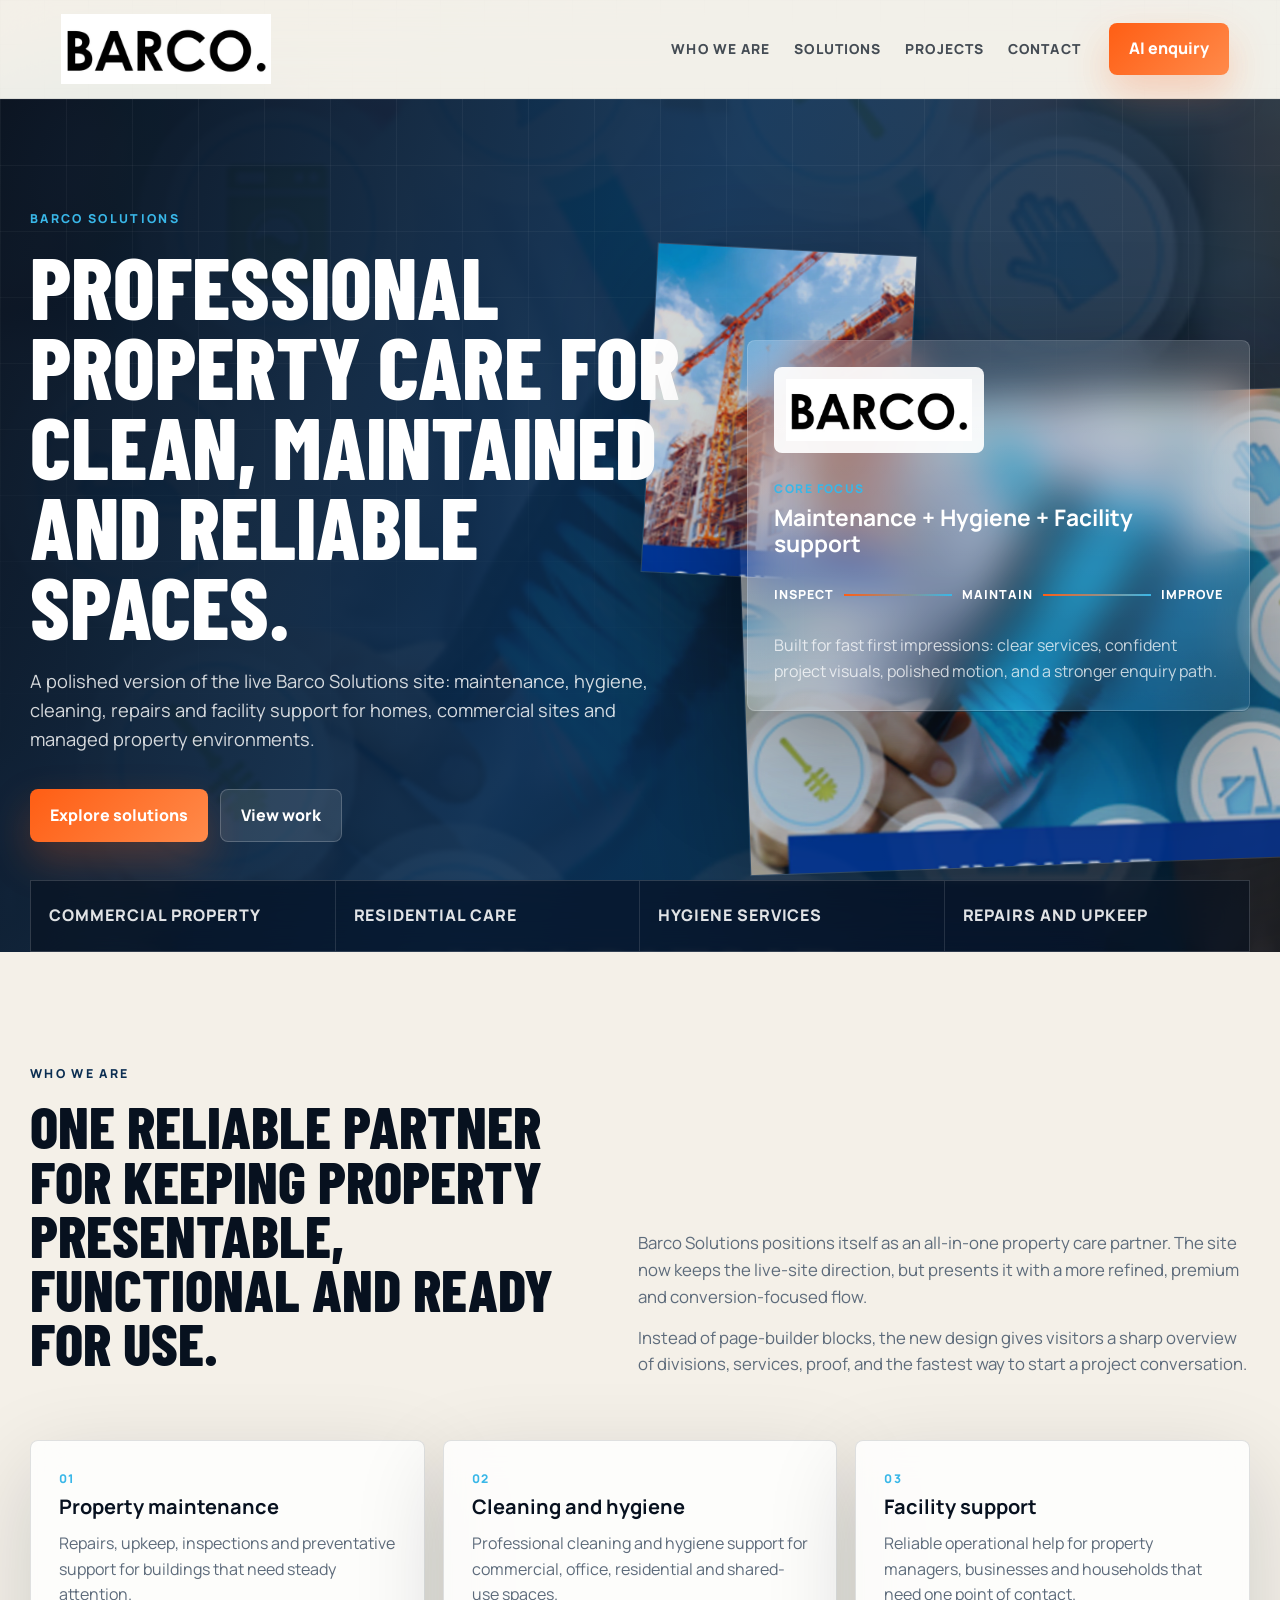
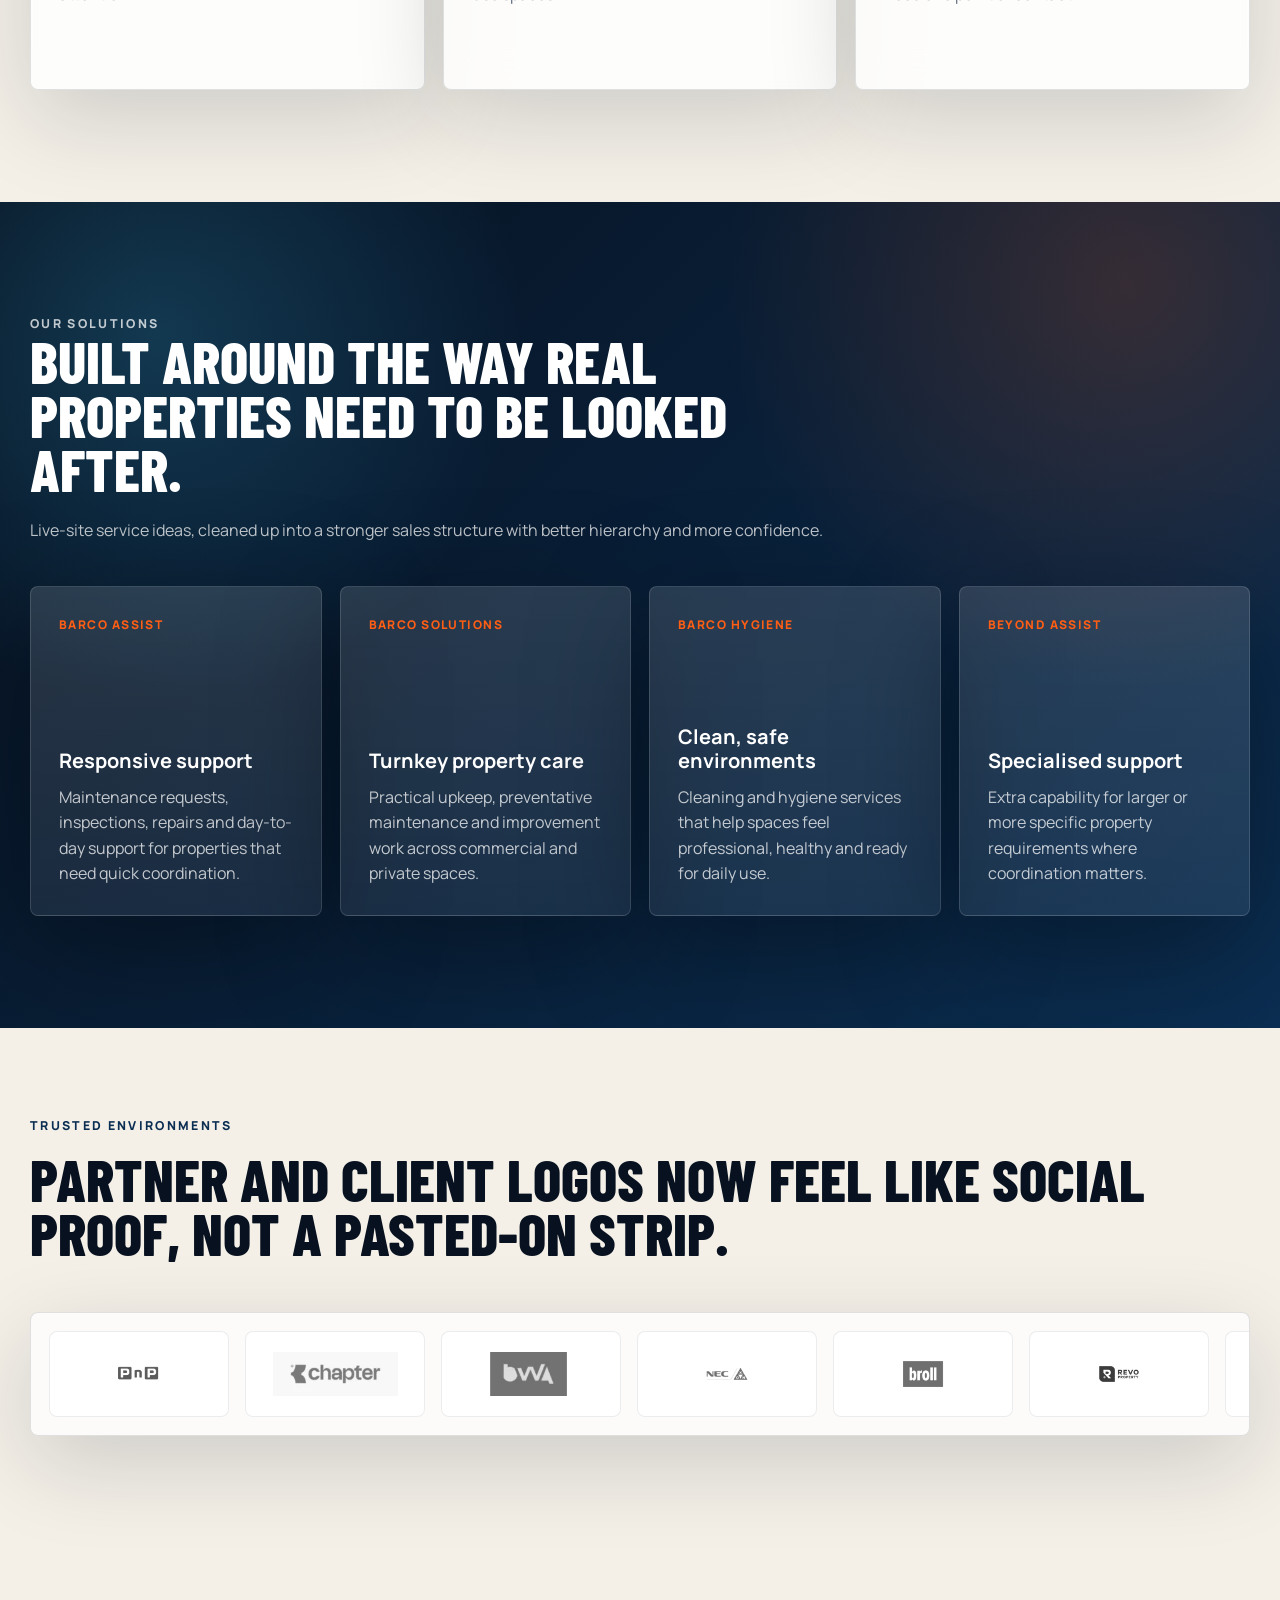
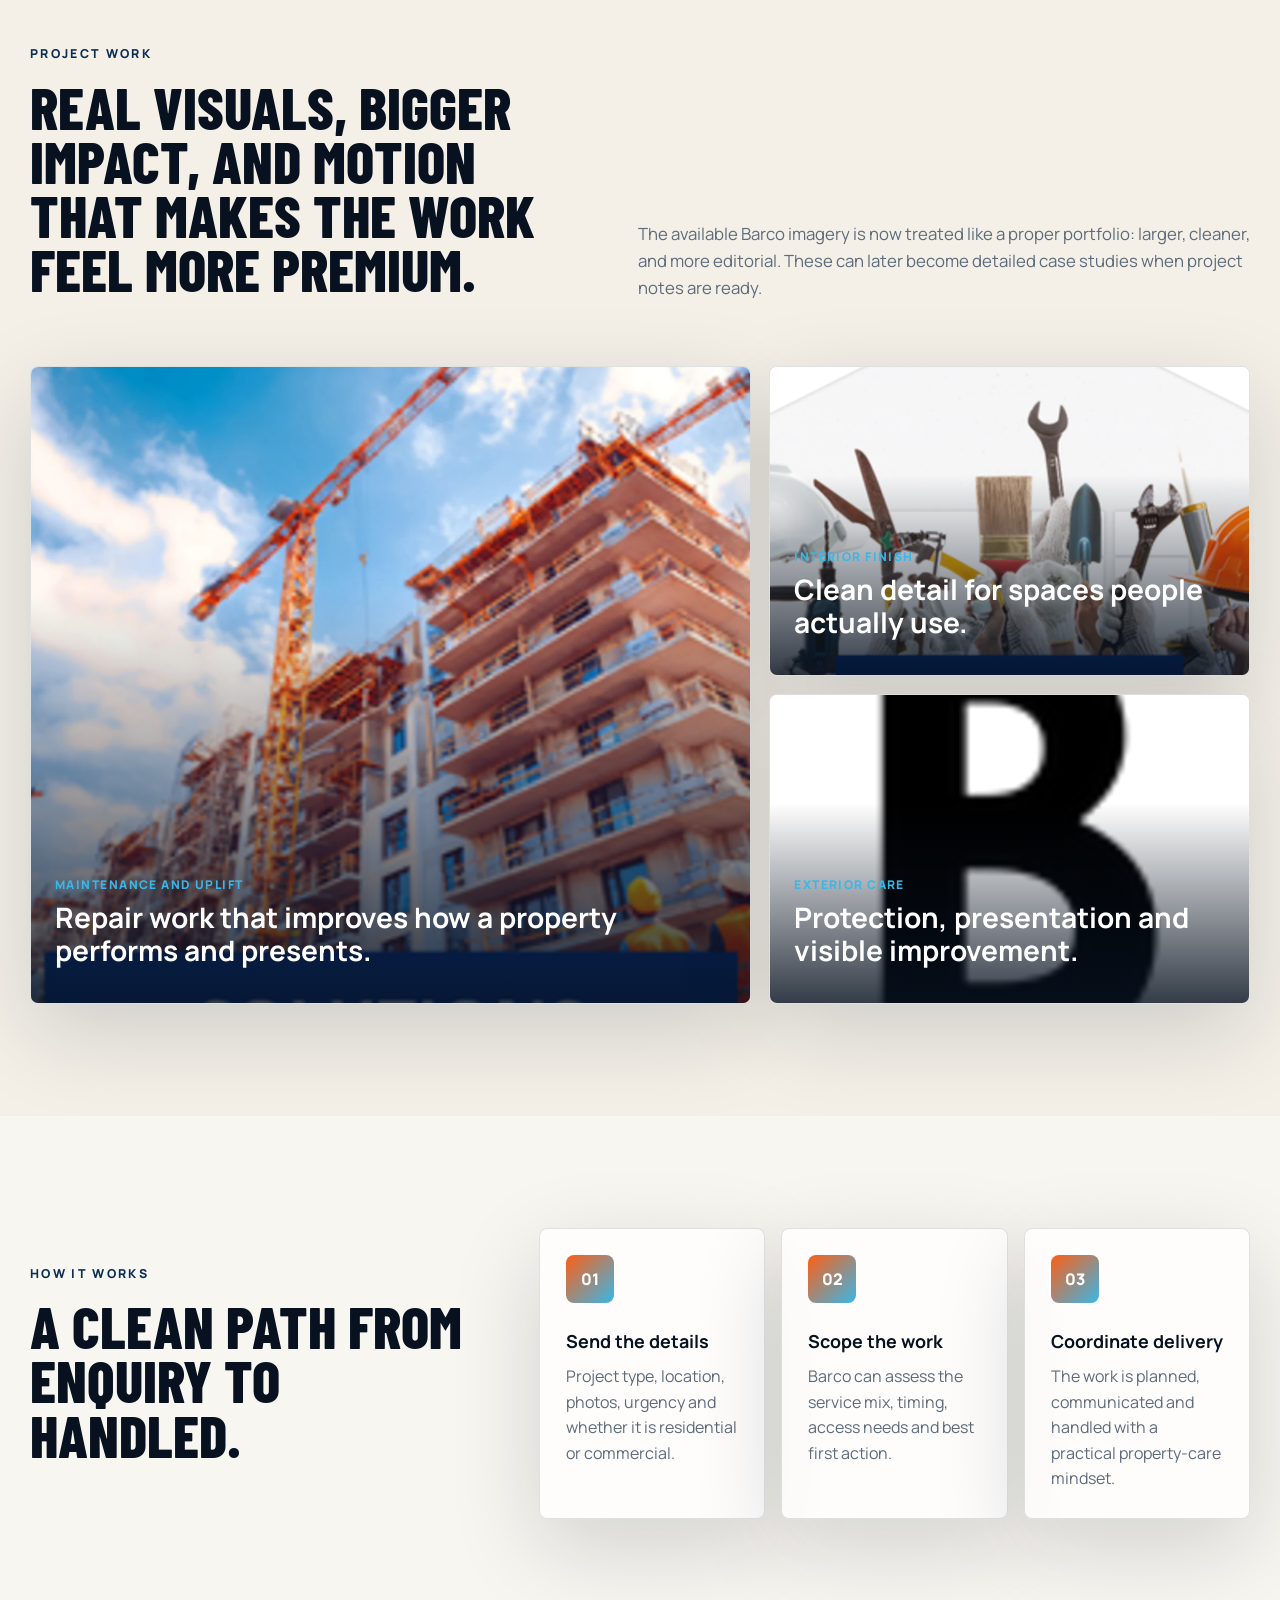
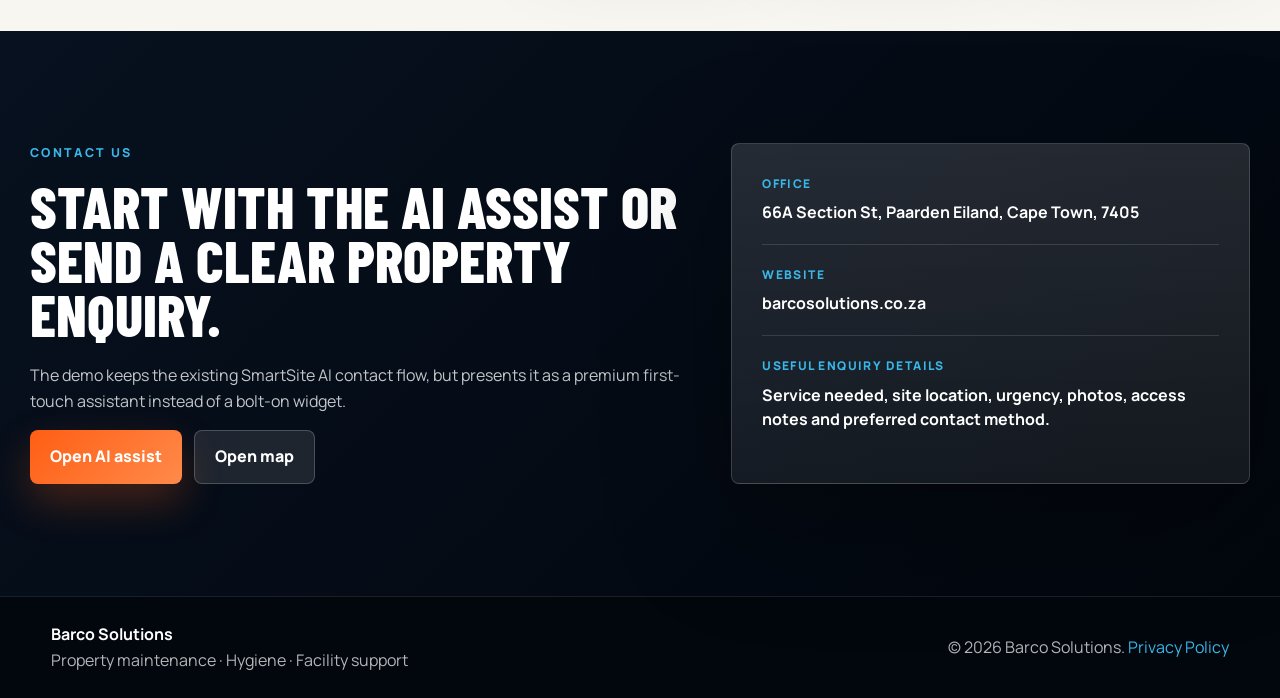
==== commit 01637975: "Restore bot widget styling" ====
--- a/index.html
+++ b/index.html
@@ -46,8 +46,8 @@
       <div class="hero-inner">
         <div class="hero-copy reveal">
           <p class="eyebrow">Barco Solutions</p>
-          <h1 id="hero-title">Property care that looks sharp, runs clean, and gets handled properly.</h1>
-          <p class="lead">A premium rebuild of the live Barco Solutions story: property maintenance, cleaning, hygiene, repairs and facility support for homes, commercial sites and managed property environments.</p>
+          <h1 id="hero-title">Professional property care for clean, maintained and reliable spaces.</h1>
+          <p class="lead">A polished version of the live Barco Solutions site: maintenance, hygiene, cleaning, repairs and facility support for homes, commercial sites and managed property environments.</p>
           <div class="hero-actions">
             <a class="btn primary" href="#solutions">Explore solutions</a>
             <a class="btn secondary" href="#projects">View work</a>
@@ -271,6 +271,27 @@
   </footer>
 
   <script src="bot-config.js"></script>
+  <script>
+    window.SmartSiteBotConfig = Object.assign({}, window.SmartSiteBotConfig || {}, {
+      subtitle: 'Maintenance, hygiene and facility enquiries',
+      botSubtitle: 'Property care site assistant',
+      genericMessage: 'Hi Barco Solutions, I need help with a property maintenance, hygiene or facility support enquiry.',
+      quickReplies: [
+        'I need a quote',
+        'Maintenance services',
+        'Cleaning and hygiene',
+        'Commercial property',
+        'Residential property',
+        'Contact the team'
+      ],
+      sitePages: [
+        { label: 'Who we are', href: 'index.html#who' },
+        { label: 'Solutions', href: 'index.html#solutions' },
+        { label: 'Projects', href: 'index.html#projects' },
+        { label: 'Contact', href: 'index.html#contact' }
+      ]
+    });
+  </script>
   <script src="bot-widget.js"></script>
   <script src="site.js"></script>
 </body>
--- a/styles.css
+++ b/styles.css
@@ -215,15 +215,15 @@
   text-transform: uppercase;
 }
 
-h1 { font-size: clamp(4rem, 8.6vw, 9.6rem); max-width: 900px; }
-h2 { font-size: clamp(2.7rem, 5.2vw, 6rem); }
+h1 { font-size: clamp(3.5rem, 6.8vw, 7.4rem); max-width: 920px; }
+h2 { font-size: clamp(2.5rem, 4.6vw, 5.2rem); }
 h3 { margin: 0 0 12px; font-size: 1.25rem; line-height: 1.18; }
 
 .lead {
   max-width: 720px;
   margin: 0 0 34px;
   color: rgba(255, 255, 255, 0.82);
-  font-size: 1.08rem;
+  font-size: 1.14rem;
 }
 
 .hero-actions {
@@ -283,6 +283,287 @@
   background: linear-gradient(180deg, rgba(255,255,255,0.14), rgba(255,255,255,0.07));
   backdrop-filter: blur(24px);
   box-shadow: var(--shadow-dark);
+}
+
+.aiFab {
+  position: fixed;
+  right: 22px;
+  bottom: 22px;
+  z-index: 120;
+  width: 78px;
+  height: 78px;
+  border: 0;
+  border-radius: 50%;
+  display: grid;
+  place-items: center;
+  gap: 0;
+  background: linear-gradient(135deg, var(--orange), var(--cyan));
+  color: #fff;
+  box-shadow: 0 22px 55px rgba(7, 17, 31, 0.32);
+  cursor: pointer;
+  font-weight: 900;
+}
+
+.aiFab svg {
+  width: 25px;
+  height: 25px;
+}
+
+.aiFab span {
+  position: absolute;
+  left: 50%;
+  bottom: -28px;
+  transform: translateX(-50%);
+  white-space: nowrap;
+  padding: 6px 10px;
+  border-radius: var(--radius);
+  background: var(--navy);
+  color: #fff;
+  font-size: 0.72rem;
+  opacity: 0;
+  transition: opacity 0.2s ease, transform 0.2s ease;
+}
+
+.aiFab:hover span {
+  opacity: 1;
+  transform: translate(-50%, -4px);
+}
+
+.aiPanel {
+  position: fixed;
+  right: 22px;
+  bottom: 116px;
+  z-index: 121;
+  width: min(410px, calc(100vw - 28px));
+  max-height: min(78vh, 740px);
+  overflow: hidden;
+  border: 1px solid rgba(255, 255, 255, 0.18);
+  border-radius: 14px;
+  background: #f7f9fc;
+  color: var(--ink);
+  box-shadow: 0 28px 100px rgba(0, 0, 0, 0.32);
+}
+
+.aiPanel[hidden] { display: none; }
+
+.aiHead {
+  display: flex;
+  align-items: center;
+  justify-content: space-between;
+  gap: 12px;
+  padding: 16px 18px;
+  background: linear-gradient(135deg, var(--navy), var(--navy-2));
+  color: #fff;
+}
+
+.aiHeadMain {
+  display: flex;
+  gap: 12px;
+  align-items: center;
+}
+
+.aiLogo {
+  width: 42px;
+  height: 42px;
+  border-radius: 10px;
+  display: grid;
+  place-items: center;
+  background: #fff;
+  color: var(--navy);
+  font-weight: 900;
+}
+
+.aiHead b { display: block; line-height: 1.1; }
+.aiHead small { display: block; margin-top: 4px; color: rgba(255,255,255,0.78); }
+
+.aiHead button {
+  border: 0;
+  background: transparent;
+  color: #fff;
+  font-size: 1.8rem;
+  cursor: pointer;
+}
+
+.aiBody {
+  display: grid;
+  gap: 12px;
+  padding: 16px;
+  max-height: calc(min(78vh, 740px) - 76px);
+  overflow: auto;
+}
+
+.aiBody p { margin: 0 0 6px; color: var(--muted); }
+
+.contactOption {
+  display: flex;
+  align-items: center;
+  gap: 14px;
+  width: 100%;
+  border: 1px solid rgba(7,17,31,0.12);
+  border-radius: 12px;
+  background: #fff;
+  color: var(--ink);
+  padding: 14px 15px;
+  font: inherit;
+  font-weight: 900;
+  text-align: left;
+  cursor: pointer;
+  box-shadow: 0 8px 20px rgba(7,17,31,0.06);
+}
+
+.contactIcon {
+  width: 38px;
+  height: 38px;
+  flex: 0 0 38px;
+  border-radius: 10px;
+  display: grid;
+  place-items: center;
+  background: var(--cyan-soft);
+  color: var(--navy);
+}
+
+.contactIcon.whatsapp {
+  background: #25d366;
+  color: #fff;
+  border-radius: 50%;
+}
+
+.contactIcon svg { width: 21px; height: 21px; }
+
+.aiFooter {
+  display: flex;
+  align-items: center;
+  justify-content: center;
+  gap: 6px;
+  padding-top: 10px;
+  border-top: 1px solid rgba(7,17,31,0.10);
+  color: #7a8794;
+  font-size: 0.76rem;
+}
+
+.aiFooter a { color: var(--navy-2); font-weight: 900; }
+
+.aiField { display: grid; gap: 7px; }
+.aiField label { font-size: 0.82rem; font-weight: 900; color: #202a36; }
+
+.aiInput,
+.aiTextarea {
+  width: 100%;
+  border: 1px solid rgba(7,17,31,0.16);
+  border-radius: 10px;
+  background: #fff;
+  padding: 13px 14px;
+  font: inherit;
+  color: var(--ink);
+}
+
+.aiTextarea { min-height: 96px; resize: vertical; }
+
+.aiSubmit {
+  border: 0;
+  border-radius: 10px;
+  background: var(--navy-2);
+  color: #fff;
+  padding: 14px 16px;
+  font: inherit;
+  font-weight: 900;
+  cursor: pointer;
+}
+
+.aiNotice {
+  padding: 12px 14px;
+  border-radius: 10px;
+  background: #fff8df;
+  border: 1px solid #ecd878;
+  color: #5c4b00;
+  font-size: 0.84rem;
+}
+
+.aiChat {
+  display: grid;
+  gap: 10px;
+  max-height: 390px;
+  overflow: auto;
+  padding-right: 2px;
+}
+
+.chatMsg {
+  max-width: 88%;
+  padding: 10px 12px;
+  border-radius: 16px;
+  font-size: 0.9rem;
+  line-height: 1.45;
+}
+
+.chatMsg.bot {
+  background: #fff;
+  color: #1e2832;
+  border: 1px solid rgba(7,17,31,0.10);
+  border-top-left-radius: 5px;
+}
+
+.chatMsg.user {
+  justify-self: end;
+  background: var(--navy-2);
+  color: #fff;
+  border-top-right-radius: 5px;
+}
+
+.chatChoices {
+  display: flex;
+  flex-wrap: wrap;
+  gap: 8px;
+  margin: 10px 0 4px;
+}
+
+.chatChoices button,
+.botLang button {
+  border: 1px solid rgba(7,17,31,0.14);
+  background: #fff;
+  color: var(--navy-2);
+  border-radius: 999px;
+  padding: 9px 11px;
+  font-weight: 900;
+  cursor: pointer;
+  font-size: 0.78rem;
+}
+
+.chatInputRow {
+  display: flex;
+  gap: 8px;
+  margin-top: 4px;
+}
+
+.chatInputRow input {
+  flex: 1;
+  min-width: 0;
+  border: 1px solid rgba(7,17,31,0.16);
+  border-radius: 999px;
+  background: #fff;
+  padding: 12px 14px;
+  font: inherit;
+}
+
+.chatInputRow button {
+  border: 0;
+  border-radius: 999px;
+  background: var(--orange);
+  color: #fff;
+  padding: 0 16px;
+  font-weight: 900;
+  cursor: pointer;
+}
+
+.botLang {
+  display: flex;
+  justify-content: flex-end;
+  gap: 0.35rem;
+}
+
+.botLang button.active,
+.botLang button:hover {
+  background: var(--navy-2);
+  color: #fff;
 }
 
 .panel-logo {
@@ -742,6 +1023,8 @@
   .feature-gallery { grid-auto-rows: 290px; }
   .feature-card.large { grid-row: span 1; }
   .site-footer { flex-direction: column; align-items: flex-start; }
+  .aiPanel { right: 14px; bottom: 104px; }
+  .aiFab { right: 14px; bottom: 16px; width: 66px; height: 66px; }
 }
 
 @media (prefers-reduced-motion: reduce) {
